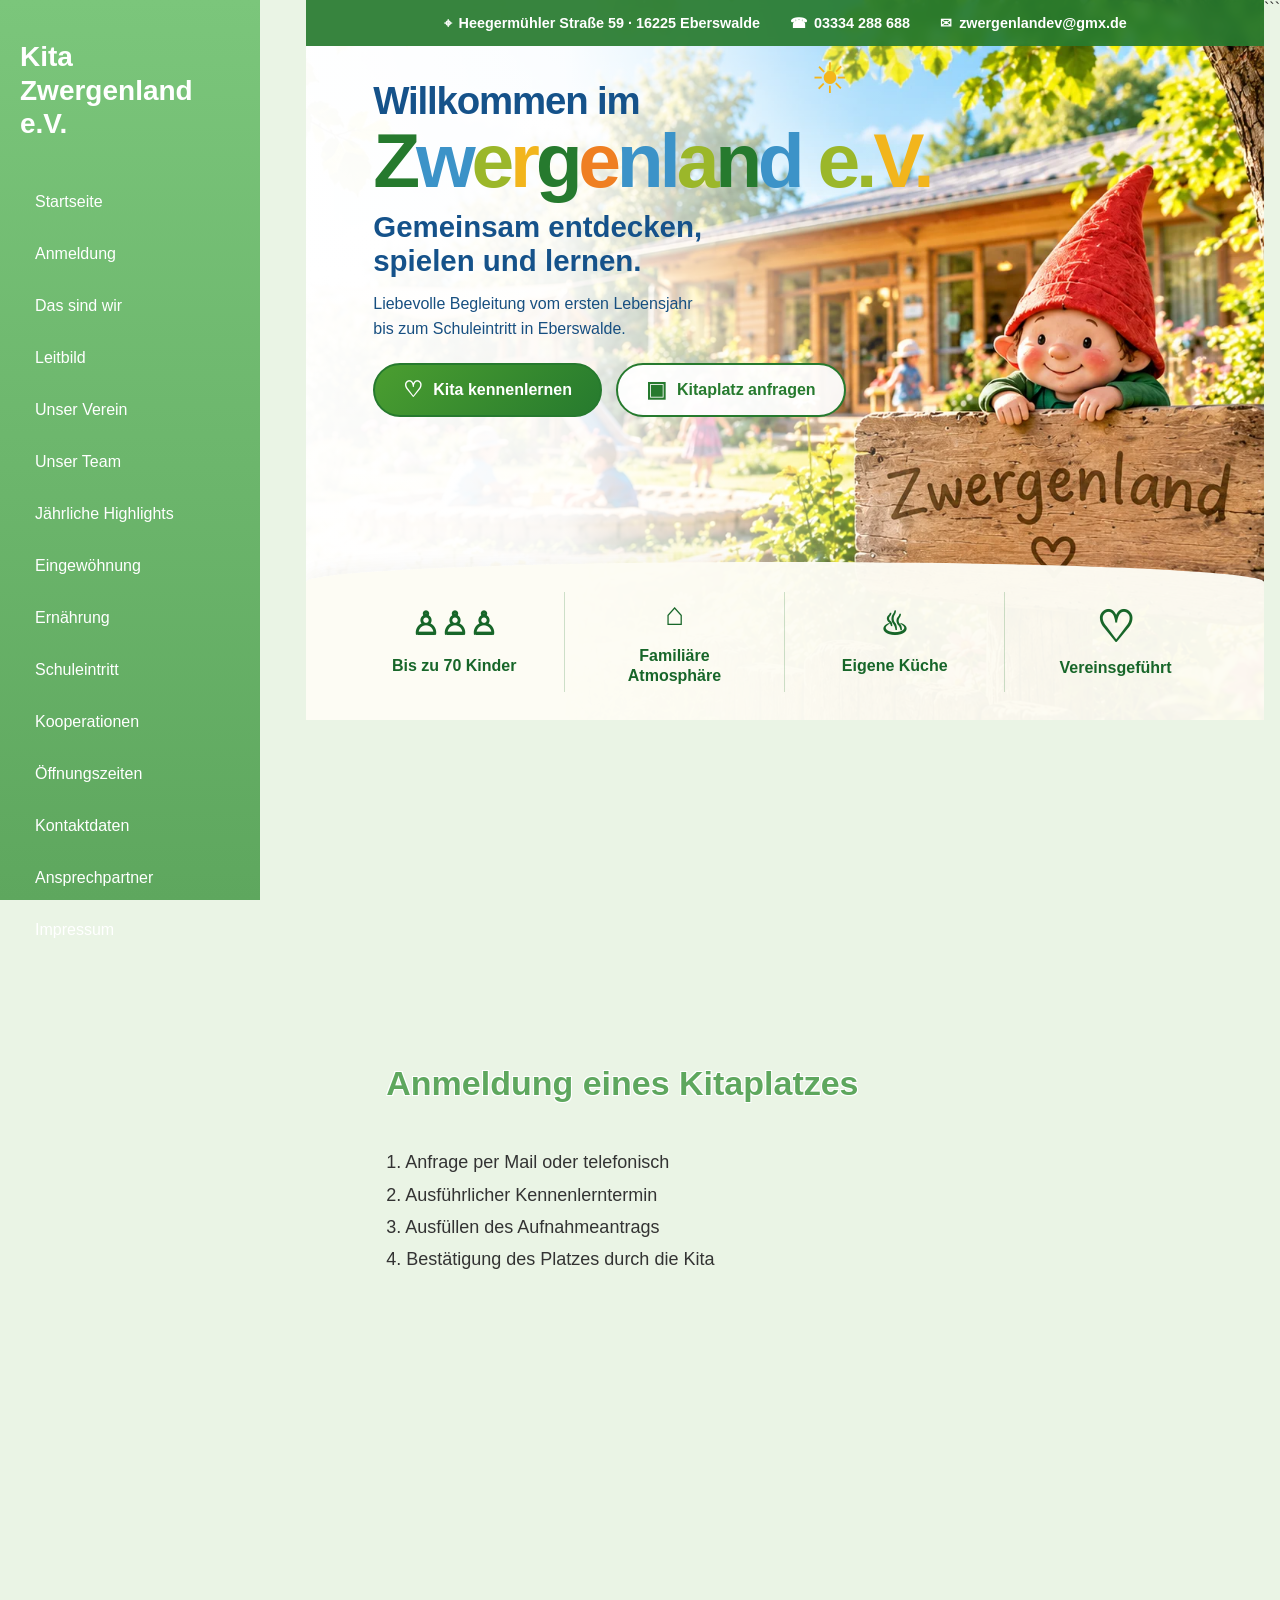
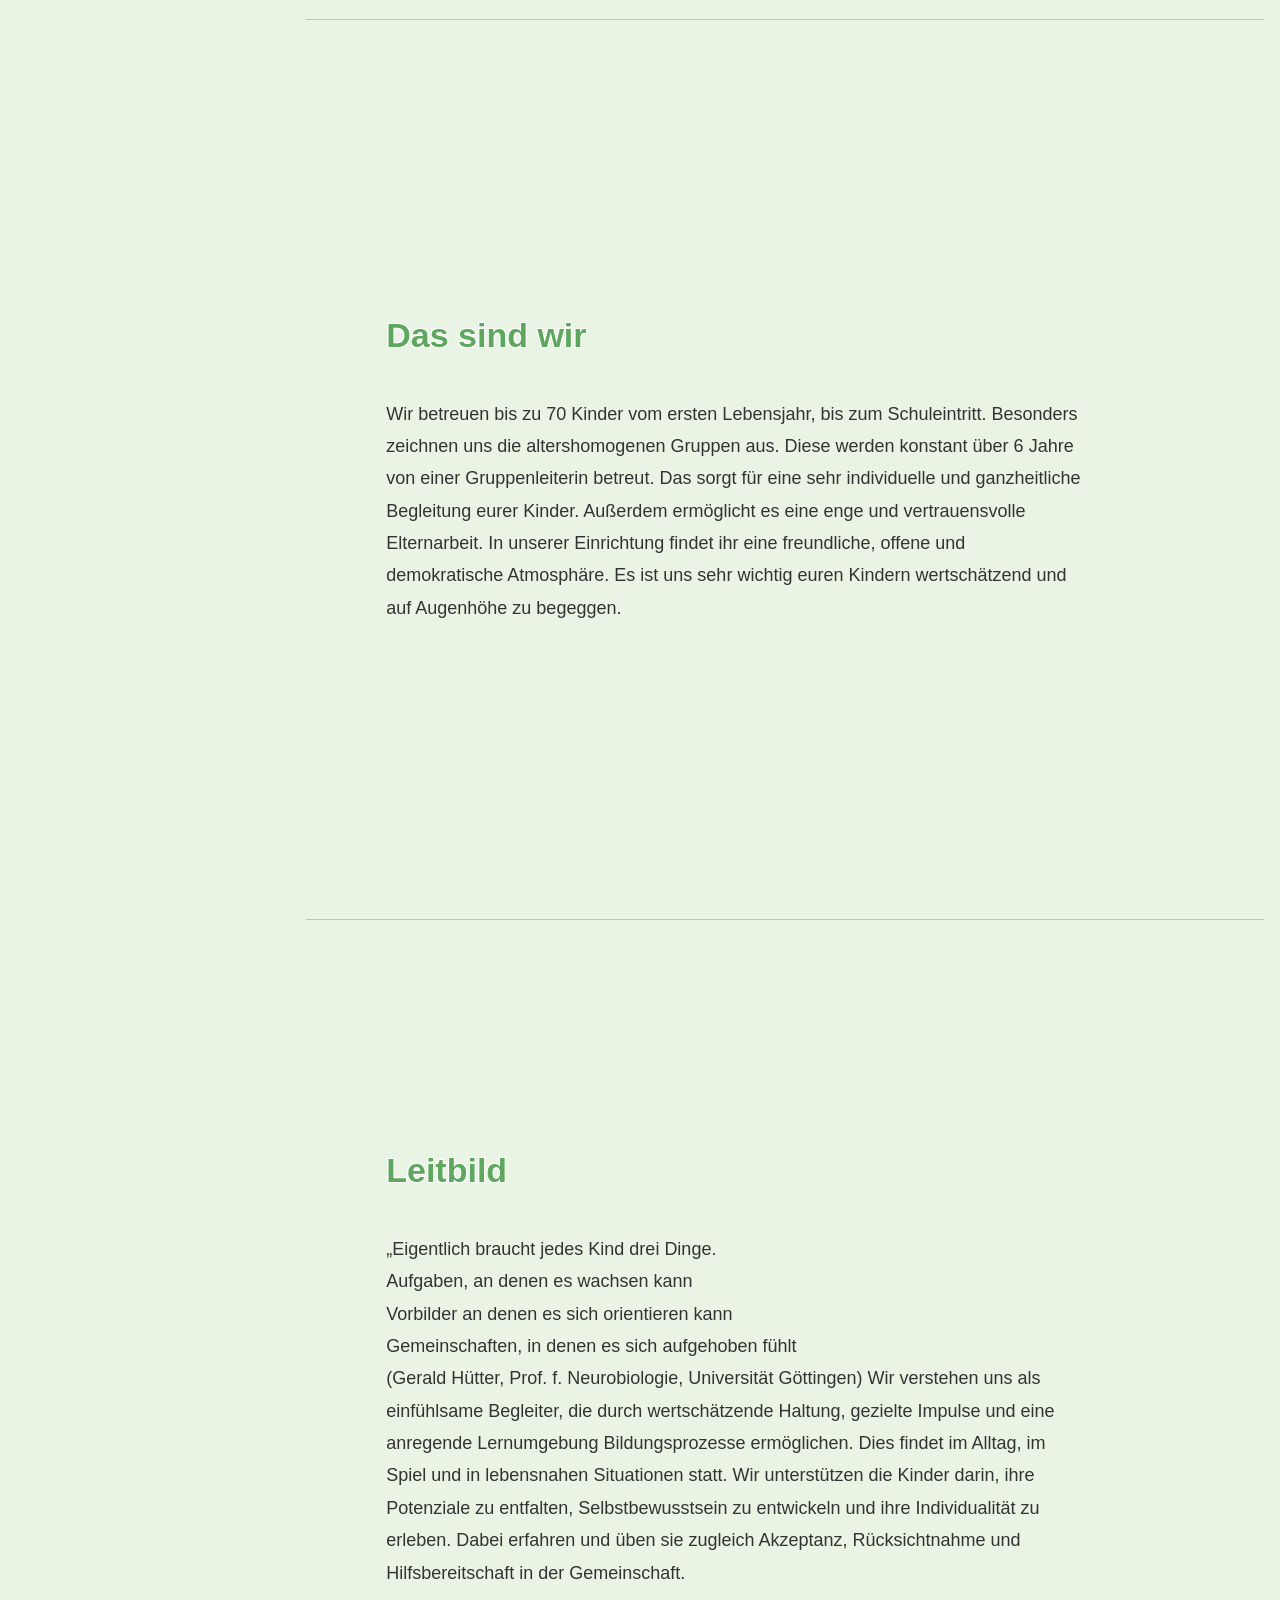
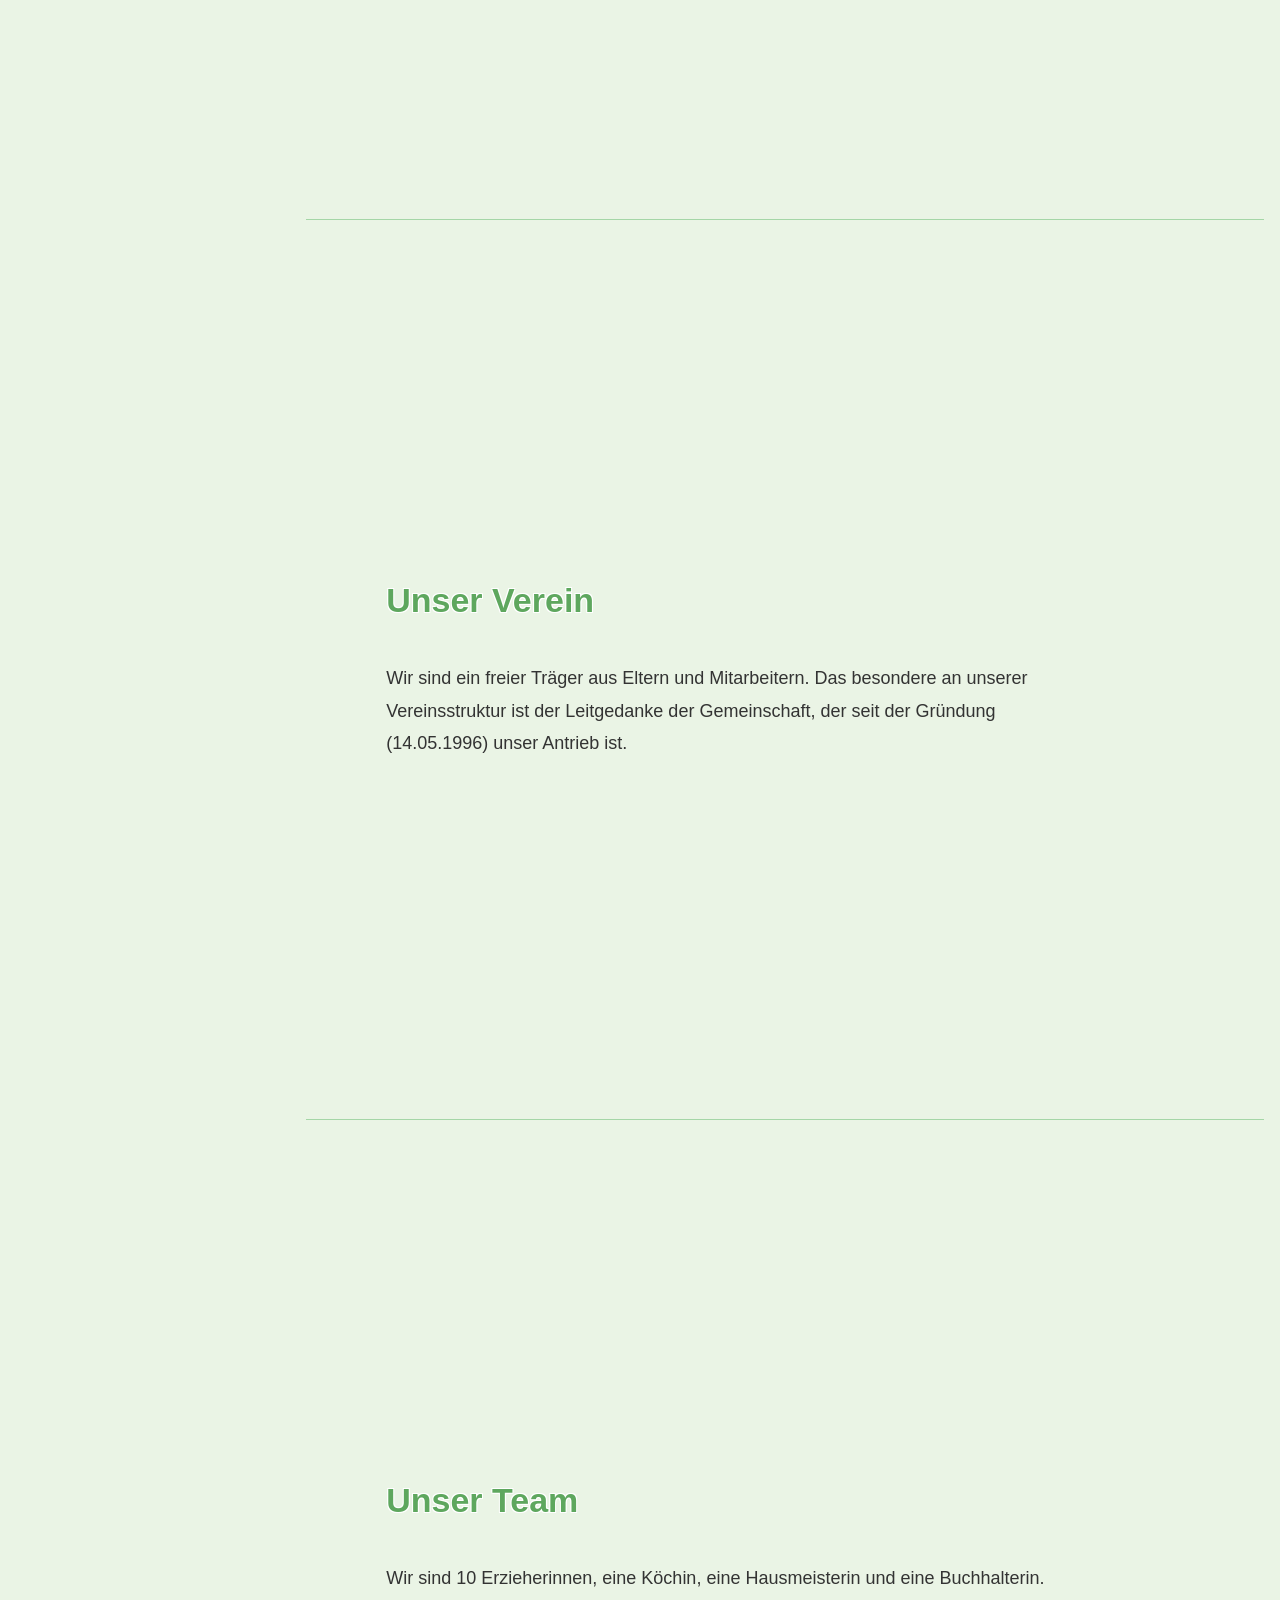
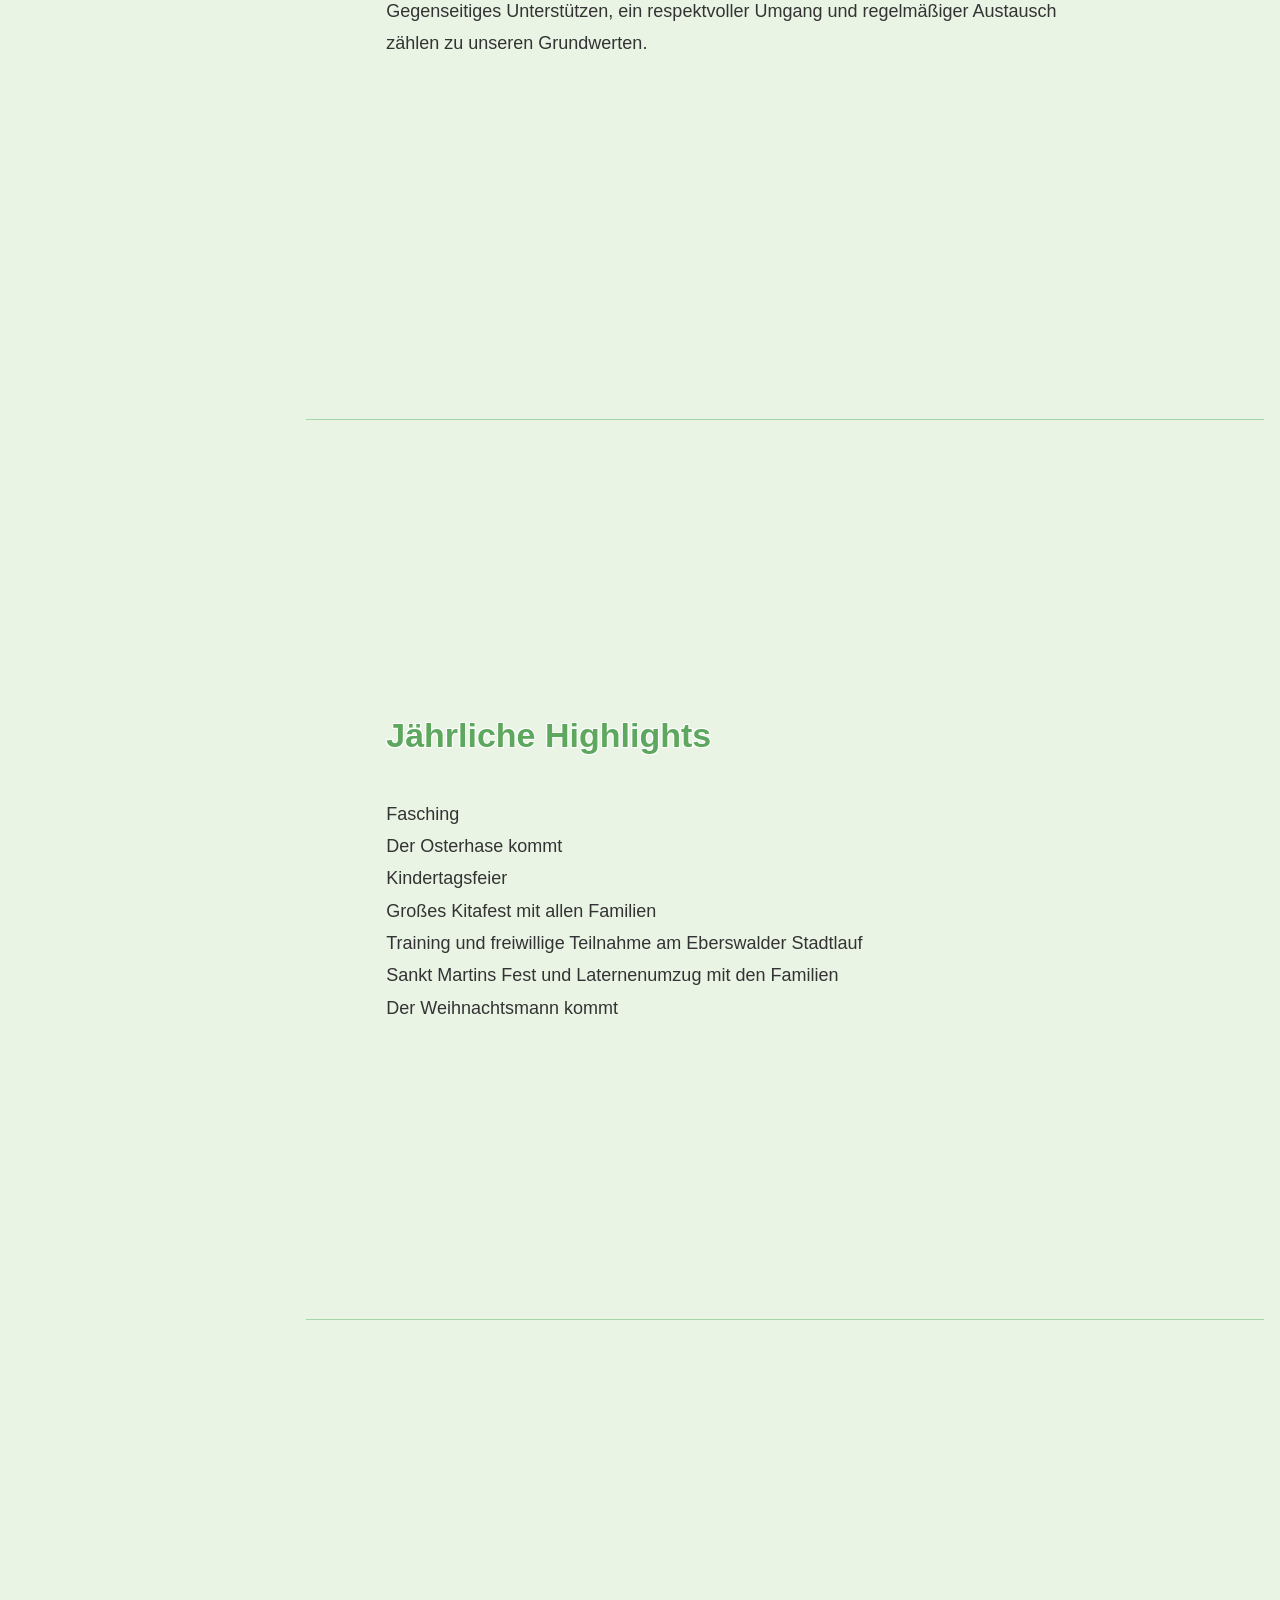
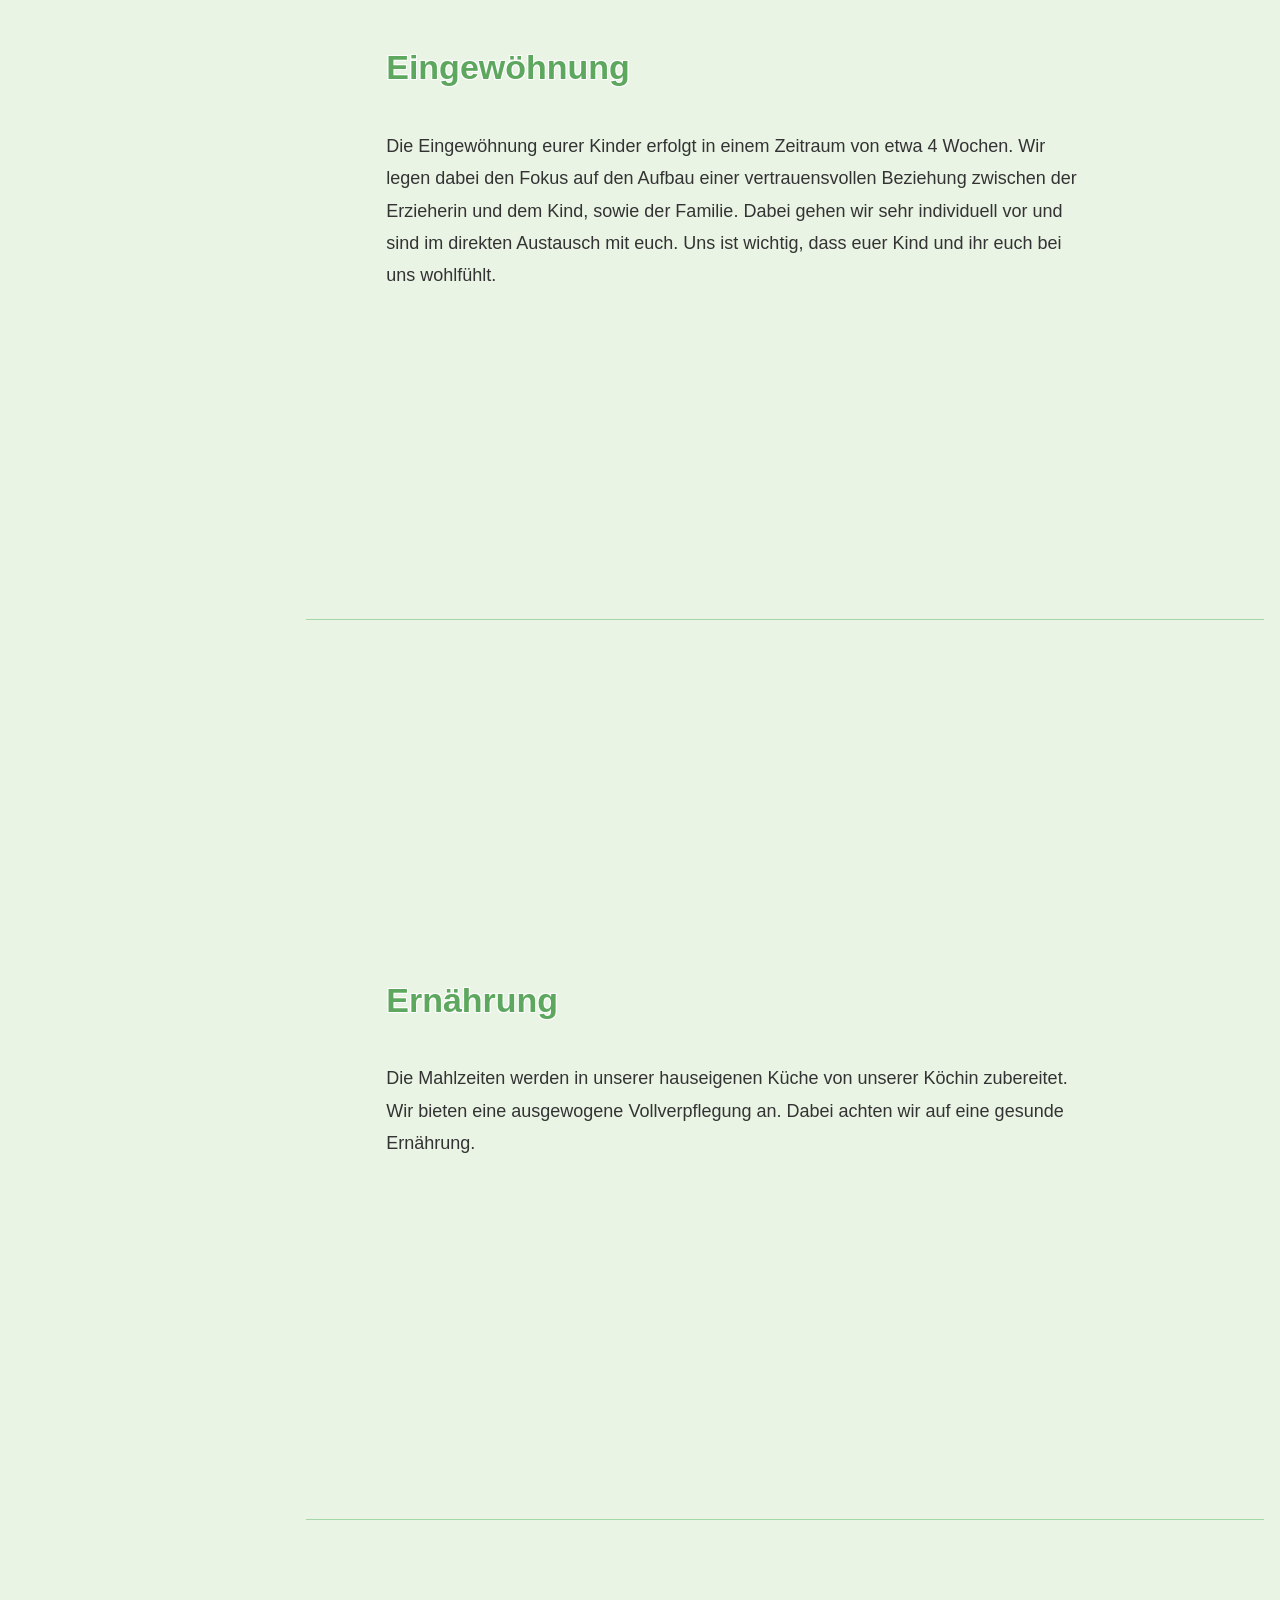
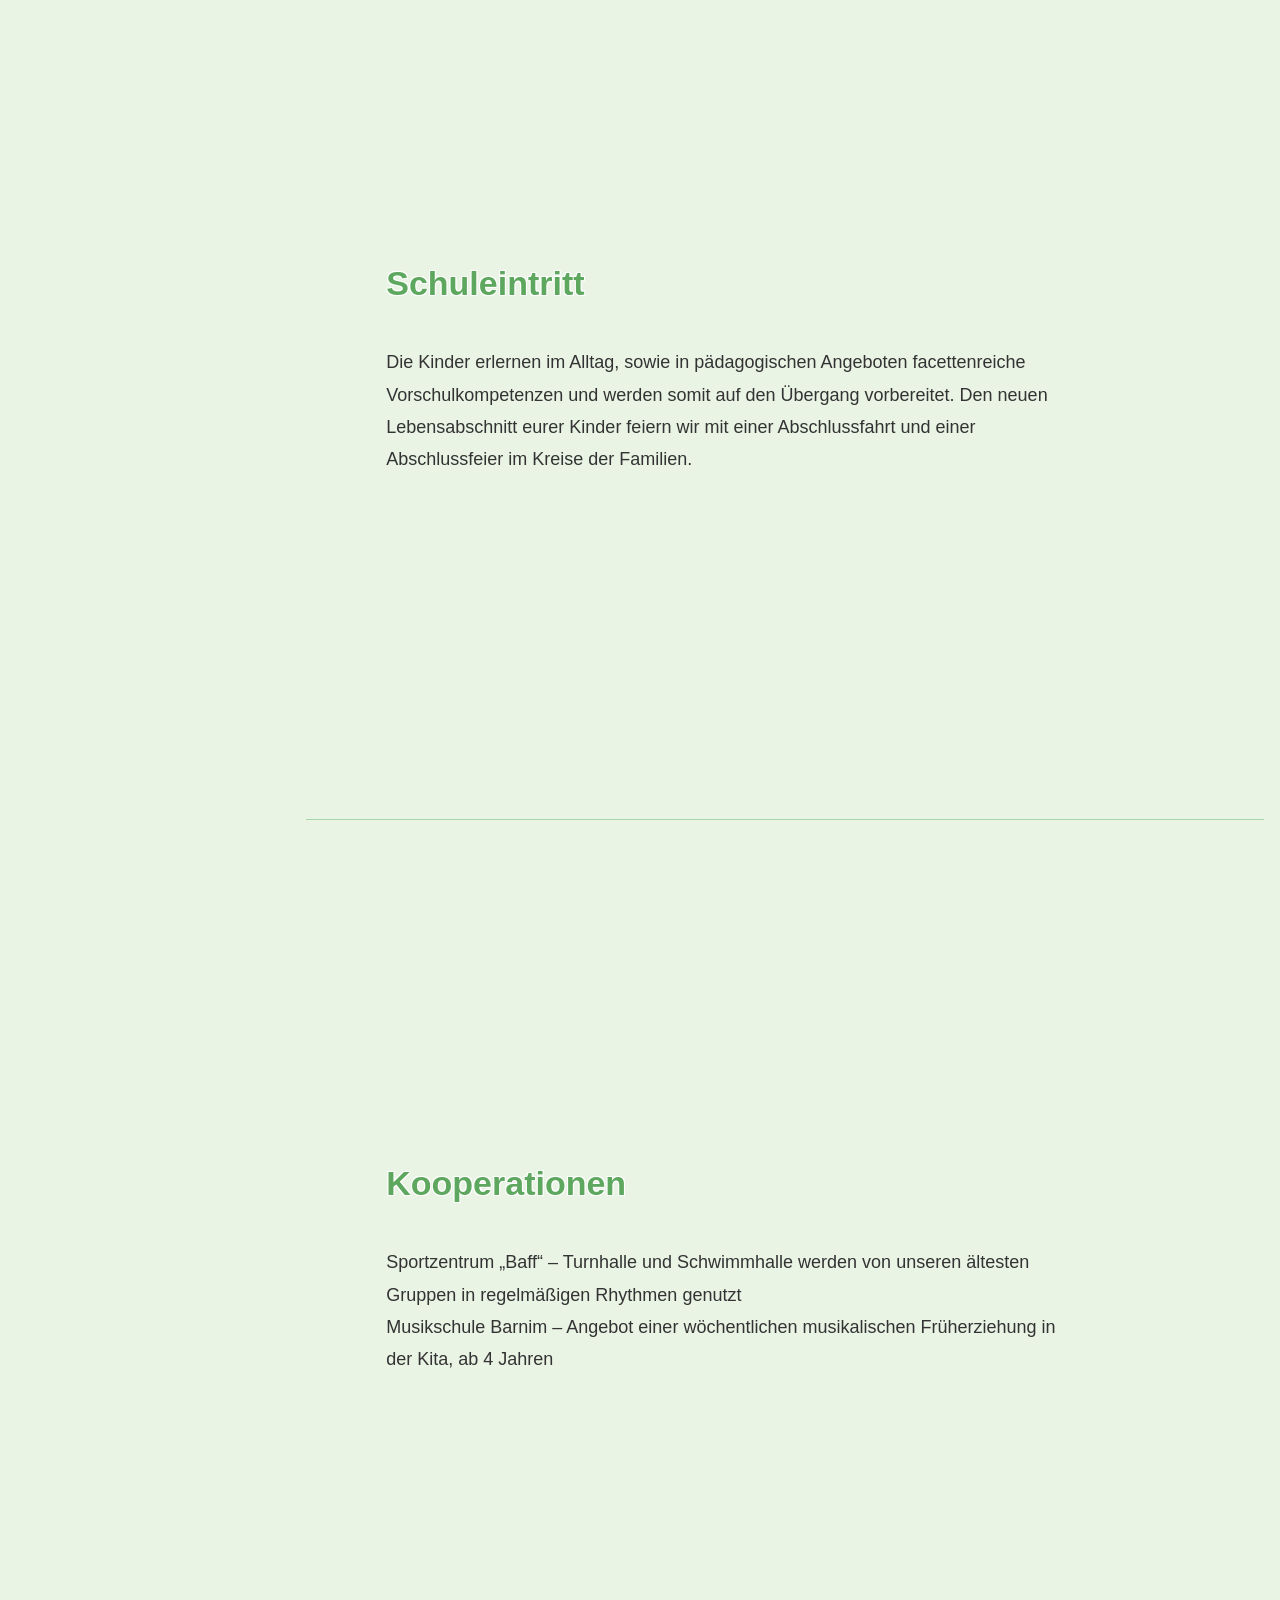
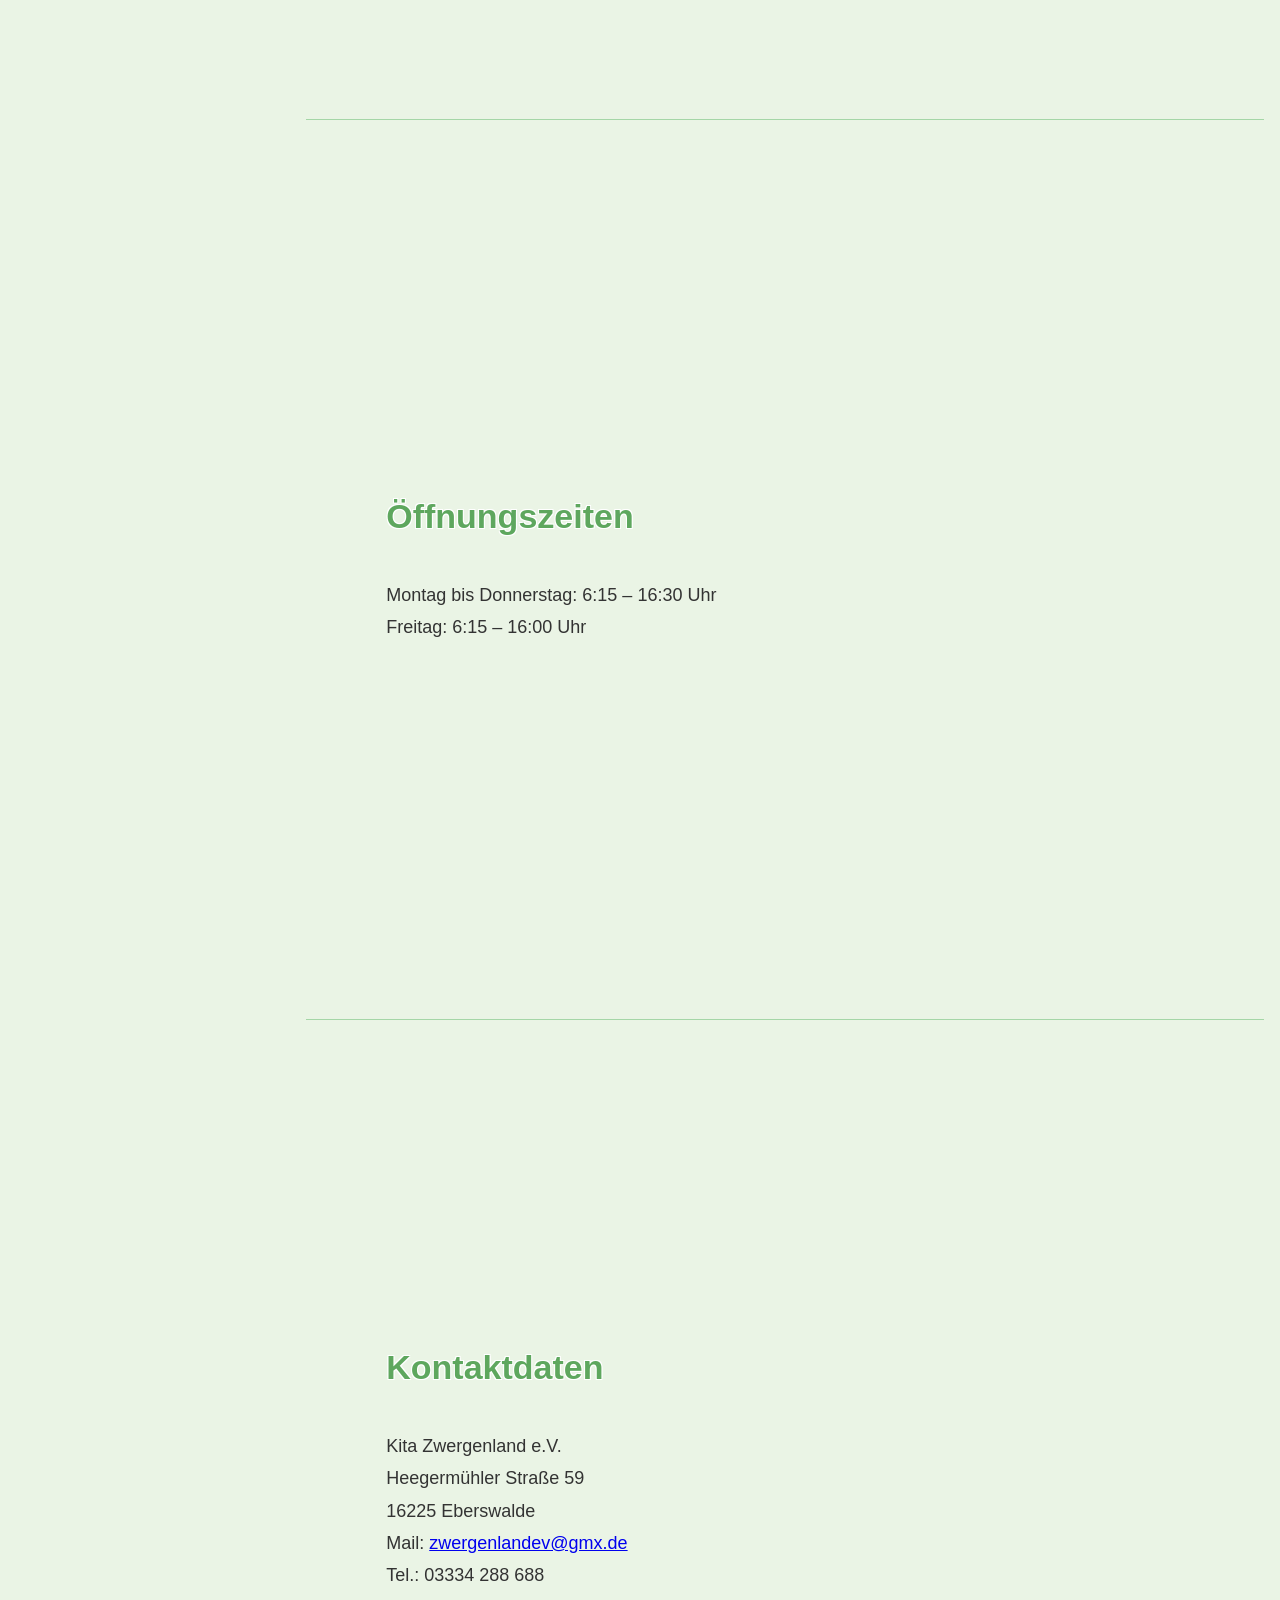
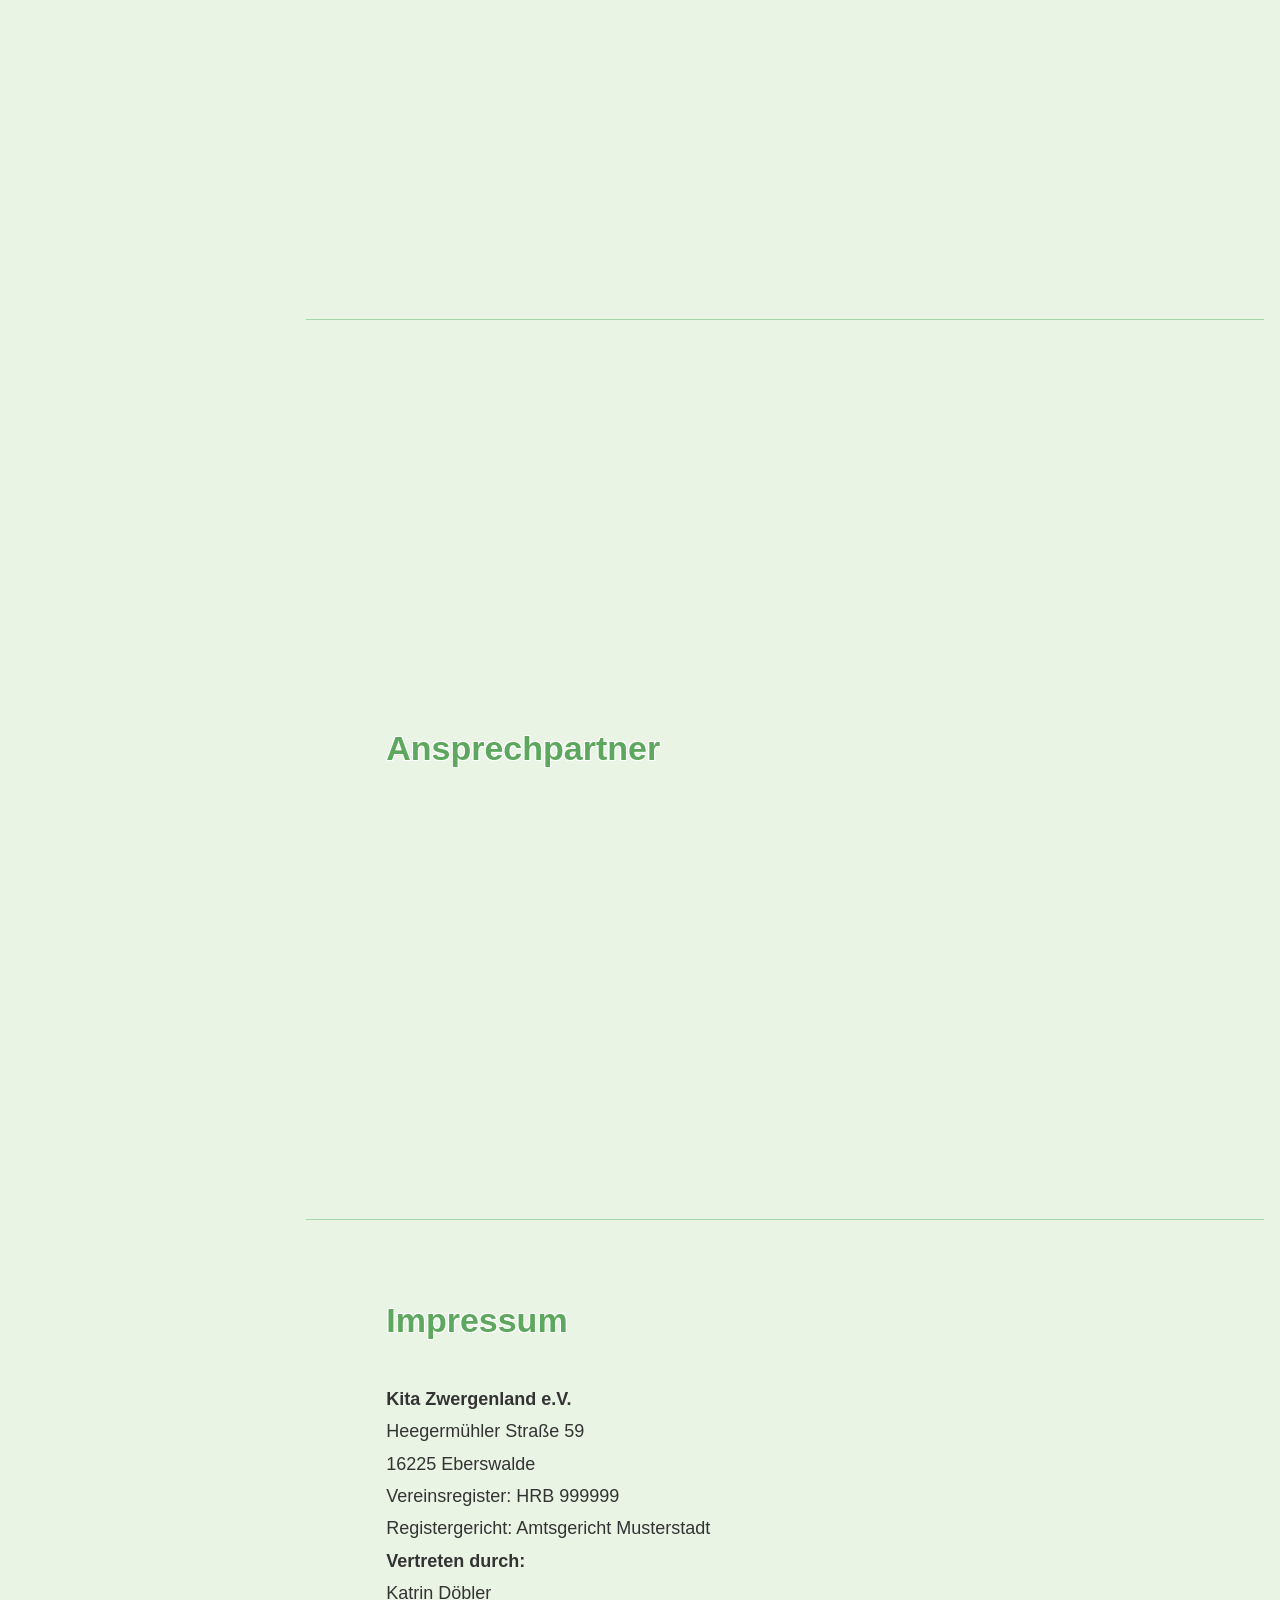
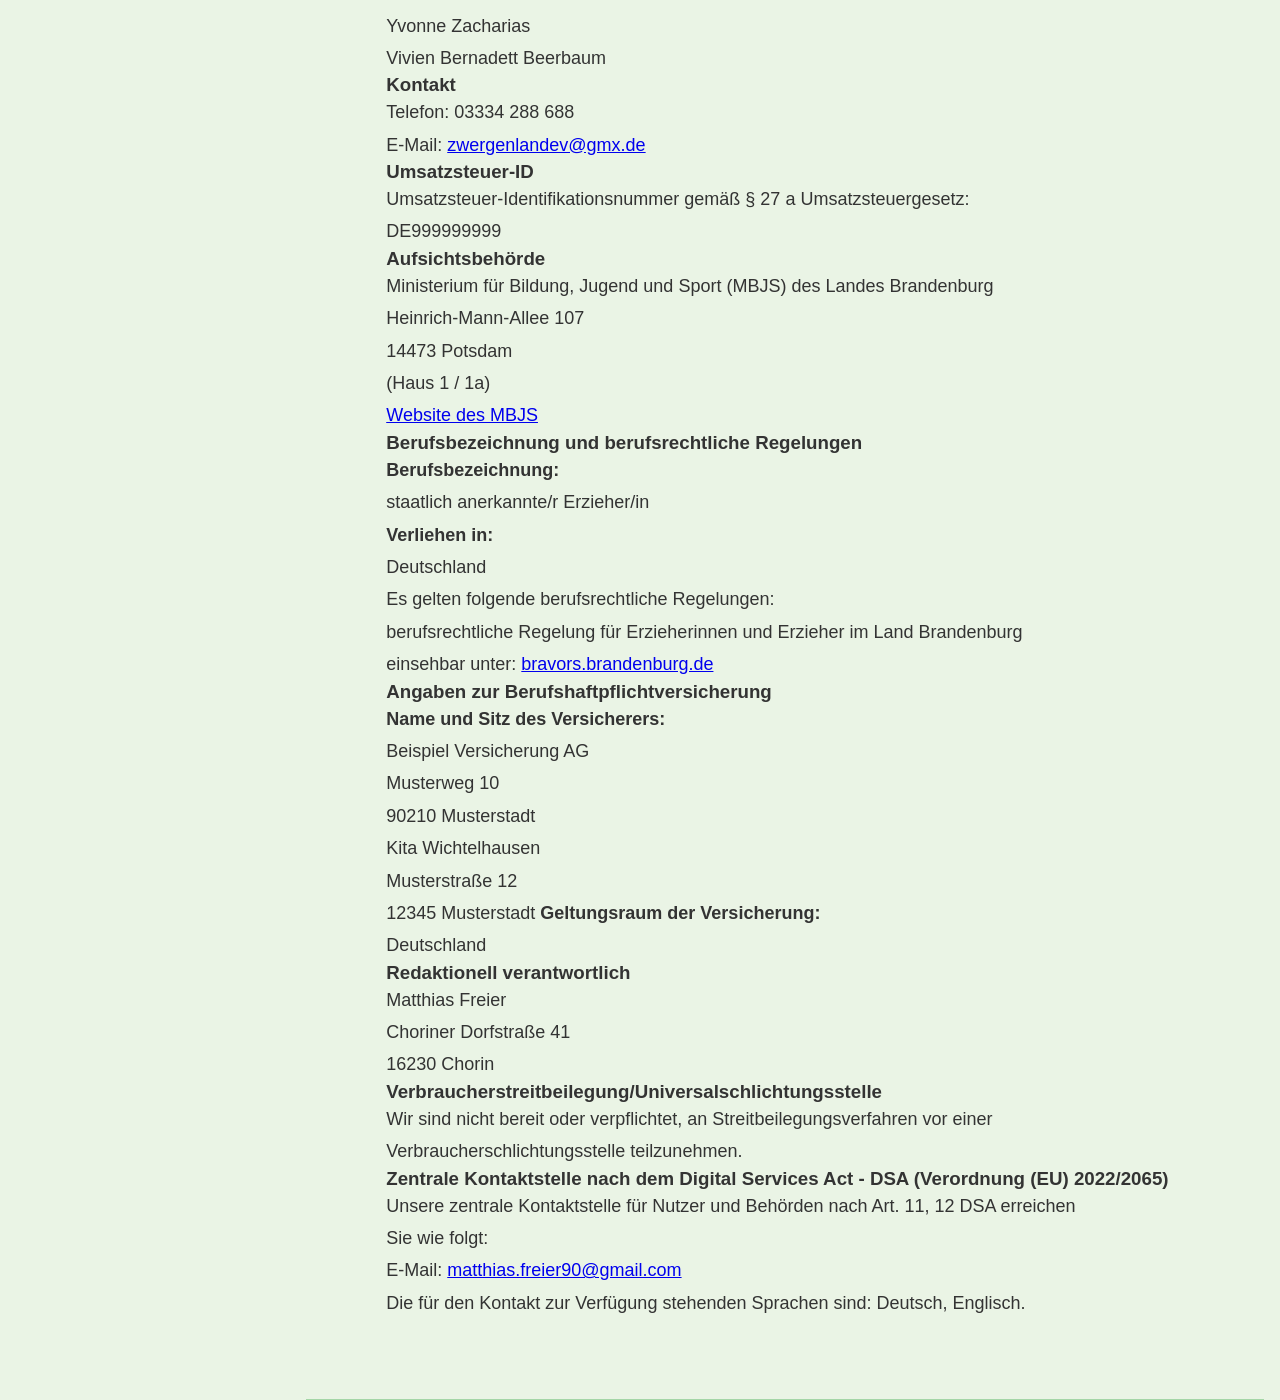
==== index.html @ d9b3c65e "Update index.html" ====
```html
<!DOCTYPE html>
<html lang="de">

<head>
  <meta charset="UTF-8">
  <meta name="viewport" content="width=device-width, initial-scale=1.0">

  <title>Kita Zwergenland e.V.</title>

  <link rel="stylesheet" href="style.css">
</head>

<body>

  <!-- =========================================================
       SIDEBAR / INHALTSVERZEICHNIS
       ========================================================= -->

  <aside class="sidebar">

    <h1>Kita Zwergenland e.V.</h1>

    <nav>
      <a href="#start">Startseite</a>
      <a href="#anmeldung">Anmeldung</a>
      <a href="#Das sind wir">Das sind wir</a>
      <a href="#Leitbild">Leitbild</a>
      <a href="#Unser Verein">Unser Verein</a>
      <a href="#Unser Team">Unser Team</a>
      <a href="#Jährliche Highlights">Jährliche Highlights</a>
      <a href="#Eingewöhnung">Eingewöhnung</a>
      <a href="#Ernährung">Ernährung</a>
      <a href="#Schuleintritt">Schuleintritt</a>
      <a href="#Kooperationen">Kooperationen</a>
      <a href="#Öffnungszeiten">Öffnungszeiten</a>
      <a href="#Kontaktdaten">Kontaktdaten</a>
      <a href="#Ansprechpartner">Ansprechpartner</a>
      <a href="#impressum">Impressum</a>
    </nav>

  </aside>


  <!-- =========================================================
       HAUPTINHALT
       ========================================================= -->

  <main class="content">


    <!-- =======================================================
         STARTSEITE / HERO
         ======================================================= -->

    <section id="start" class="hero">

      <!-- Hintergrundbild -->
      <div class="hero-background" aria-hidden="true"></div>

      <!-- Hero-Inhalt -->
      <div class="hero-content">

        <div class="hero-sun" aria-hidden="true">☀</div>

        <p class="hero-welcome">Willkommen im</p>

        <h2 class="hero-title">
          <span class="hero-z">Z</span><span class="hero-w">w</span><span class="hero-e">e</span><span class="hero-r">r</span><span class="hero-g">g</span><span class="hero-e2">e</span><span class="hero-n">n</span><span class="hero-l">l</span><span class="hero-a">a</span><span class="hero-n2">n</span><span class="hero-d">d</span><span class="hero-e"> e.</span><span class="hero-r">V.</span>
        </h2>

        <p class="hero-claim">
          Gemeinsam entdecken,<br>
          spielen und lernen.
        </p>

        <p class="hero-description">
          Liebevolle Begleitung vom ersten Lebensjahr<br>
          bis zum Schuleintritt in Eberswalde.
        </p>

        <div class="hero-buttons">

          <a href="#Das sind wir" class="hero-button hero-button-primary">
            <span aria-hidden="true">♡</span>
            Kita kennenlernen
          </a>

          <a href="#anmeldung" class="hero-button hero-button-secondary">
            <span aria-hidden="true">▣</span>
            Kitaplatz anfragen
          </a>

        </div>

      </div>


      <!-- =====================================================
           MERKMALE DER KITA
           ===================================================== -->

      <div class="hero-features">

        <div class="hero-feature">
          <div class="hero-feature-icon" aria-hidden="true">♙♙♙</div>
          <span>Bis zu 70 Kinder</span>
        </div>

        <div class="hero-feature">
          <div class="hero-feature-icon" aria-hidden="true">⌂</div>
          <span>Familiäre<br>Atmosphäre</span>
        </div>

        <div class="hero-feature">
          <div class="hero-feature-icon" aria-hidden="true">♨</div>
          <span>Eigene Küche</span>
        </div>

        <div class="hero-feature">
          <div class="hero-feature-icon hero-heart" aria-hidden="true">♡</div>
          <span>Vereinsgeführt</span>
        </div>

      </div>


      <!-- =====================================================
           KONTAKTDATEN
           ===================================================== -->

      <div class="hero-contact">

        <div class="hero-contact-item">
          <span aria-hidden="true">⌖</span>
          <span>
            Heegermühler Straße 59 · 16225 Eberswalde
          </span>
        </div>

        <a href="tel:+493334288688" class="hero-contact-item">
          <span aria-hidden="true">☎</span>
          <span>03334 288 688</span>
        </a>

        <a href="mailto:zwergenlandev@gmx.de" class="hero-contact-item">
          <span aria-hidden="true">✉</span>
          <span>zwergenlandev@gmx.de</span>
        </a>

      </div>

    </section>


    <!-- =======================================================
         ANMELDUNG
         ======================================================= -->

    <section id="anmeldung">

      <h2>Anmeldung eines Kitaplatzes</h2>

      <p>
        1. Anfrage per Mail oder telefonisch<br>
        2. Ausführlicher Kennenlerntermin<br>
        3. Ausfüllen des Aufnahmeantrags<br>
        4. Bestätigung des Platzes durch die Kita<br>
      </p>

    </section>


    <!-- =======================================================
         DAS SIND WIR
         ======================================================= -->

    <section id="Das sind wir">

      <h2>Das sind wir</h2>

      <p>
        Wir betreuen bis zu 70 Kinder vom ersten Lebensjahr, bis zum Schuleintritt. Besonders zeichnen uns die altershomogenen Gruppen aus. Diese werden konstant über 6 Jahre von einer Gruppenleiterin betreut. Das sorgt für eine sehr individuelle und ganzheitliche Begleitung eurer Kinder. Außerdem ermöglicht es eine enge und vertrauensvolle Elternarbeit.
        In unserer Einrichtung findet ihr eine freundliche, offene und demokratische Atmosphäre. Es ist uns sehr wichtig euren Kindern wertschätzend und auf Augenhöhe zu begeggen.
      </p>

    </section>


    <!-- =======================================================
         LEITBILD
         ======================================================= -->

    <section id="Leitbild">

      <h2>Leitbild</h2>

      <p>
        „Eigentlich braucht jedes Kind drei Dinge.<br>
        Aufgaben, an denen es wachsen kann<br>
        Vorbilder an denen es sich orientieren kann<br>
        Gemeinschaften, in denen es sich aufgehoben fühlt<br>
        (Gerald Hütter, Prof. f. Neurobiologie, Universität Göttingen)
        Wir verstehen uns als einfühlsame Begleiter, die durch wertschätzende Haltung, gezielte Impulse und eine anregende Lernumgebung Bildungsprozesse ermöglichen. Dies findet im Alltag, im Spiel und in lebensnahen Situationen statt.
        Wir unterstützen die Kinder darin, ihre Potenziale zu entfalten, Selbstbewusstsein zu entwickeln und ihre Individualität zu erleben. Dabei erfahren und üben sie zugleich Akzeptanz, Rücksichtnahme und Hilfsbereitschaft in der Gemeinschaft.
      </p>

    </section>


    <!-- =======================================================
         UNSER VEREIN
         ======================================================= -->

    <section id="Unser Verein">

      <h2>Unser Verein</h2>

      <p>
        Wir sind ein freier Träger aus Eltern und Mitarbeitern. Das besondere an unserer Vereinsstruktur ist der Leitgedanke der Gemeinschaft, der seit der Gründung (14.05.1996) unser Antrieb ist.
      </p>

    </section>


    <!-- =======================================================
         UNSER TEAM
         ======================================================= -->

    <section id="Unser Team">

      <h2>Unser Team</h2>

      <p>
        Wir sind 10 Erzieherinnen, eine Köchin, eine Hausmeisterin und eine Buchhalterin. Gegenseitiges Unterstützen, ein respektvoller Umgang und regelmäßiger Austausch zählen zu unseren Grundwerten.
      </p>

    </section>


    <!-- =======================================================
         JÄHRLICHE HIGHLIGHTS
         ======================================================= -->

    <section id="Jährliche Highlights">

      <h2>Jährliche Highlights</h2>

      <p>
        Fasching<br>
        Der Osterhase kommt<br>
        Kindertagsfeier<br>
        Großes Kitafest mit allen Familien<br>
        Training und freiwillige Teilnahme am Eberswalder Stadtlauf<br>
        Sankt Martins Fest und Laternenumzug mit den Familien<br>
        Der Weihnachtsmann kommt<br>
      </p>

    </section>


    <!-- =======================================================
         EINGEWÖHNUNG
         ======================================================= -->

    <section id="Eingewöhnung">

      <h2>Eingewöhnung</h2>

      <p>
        Die Eingewöhnung eurer Kinder erfolgt in einem Zeitraum von etwa 4 Wochen. Wir legen dabei den Fokus auf den Aufbau einer vertrauensvollen Beziehung zwischen der Erzieherin und dem Kind, sowie der Familie. Dabei gehen wir sehr individuell vor und sind im direkten Austausch mit euch. Uns ist wichtig, dass euer Kind und ihr euch bei uns wohlfühlt.
      </p>

    </section>


    <!-- =======================================================
         ERNÄHRUNG
         ======================================================= -->

    <section id="Ernährung">

      <h2>Ernährung</h2>

      <p>
        Die Mahlzeiten werden in unserer hauseigenen Küche von unserer Köchin zubereitet. Wir bieten eine ausgewogene Vollverpflegung an. Dabei achten wir auf eine gesunde Ernährung.
      </p>

    </section>


    <!-- =======================================================
         SCHULEINTRITT
         ======================================================= -->

    <section id="Schuleintritt">

      <h2>Schuleintritt</h2>

      <p>
        Die Kinder erlernen im Alltag, sowie in pädagogischen Angeboten facettenreiche Vorschulkompetenzen und werden somit auf den Übergang vorbereitet. Den neuen Lebensabschnitt eurer Kinder feiern wir mit einer Abschlussfahrt und einer Abschlussfeier im Kreise der Familien.
      </p>

    </section>


    <!-- =======================================================
         KOOPERATIONEN
         ======================================================= -->

    <section id="Kooperationen">

      <h2>Kooperationen</h2>

      <p>
        Sportzentrum „Baff“ – Turnhalle und Schwimmhalle werden von unseren ältesten Gruppen in regelmäßigen Rhythmen genutzt<br>
        Musikschule Barnim – Angebot einer wöchentlichen musikalischen Früherziehung in der Kita, ab 4 Jahren
      </p>

    </section>


    <!-- =======================================================
         ÖFFNUNGSZEITEN
         ======================================================= -->

    <section id="Öffnungszeiten">

      <h2>Öffnungszeiten</h2>

      <p>
        Montag bis Donnerstag: 6:15 – 16:30 Uhr<br>
        Freitag: 6:15 – 16:00 Uhr
      </p>

    </section>


    <!-- =======================================================
         KONTAKTDATEN
         ======================================================= -->

    <section id="Kontaktdaten">

      <h2>Kontaktdaten</h2>

      <p>
        Kita Zwergenland e.V.<br>
        Heegermühler Straße 59<br>
        16225 Eberswalde
      </p>

      <p>
        Mail:
        <a href="mailto:zwergenlandev@gmx.de">
          zwergenlandev@gmx.de
        </a>
        <br>
        Tel.: 03334 288 688
      </p>

    </section>


    <!-- =======================================================
         ANSPRECHPARTNER
         ======================================================= -->

    <section id="Ansprechpartner">

      <h2>Ansprechpartner</h2>

    </section>


    <!-- =======================================================
         IMPRESSUM
         ======================================================= -->

    <section id="impressum">

      <h2>Impressum</h2>


      <!-- Angaben zum Betreiber -->

      <p>
        <strong>Kita Zwergenland e.V.</strong><br>
        Heegermühler Straße 59<br>
        16225 Eberswalde
      </p>


      <!-- Vereinsregister und Registergericht -->

      <p>
        Vereinsregister: HRB 999999<br>
        Registergericht: Amtsgericht Musterstadt
      </p>


      <!-- Vertretungsberechtigte Personen -->

      <p>
        <strong>Vertreten durch:</strong><br>
        Katrin Döbler<br>
        Yvonne Zacharias<br>
        Vivien Bernadett Beerbaum
      </p>


      <!-- Kontakt -->

      <h3>Kontakt</h3>

      <p>
        Telefon: 03334 288 688<br>
        E-Mail:
        <a href="mailto:zwergenlandev@gmx.de">
          zwergenlandev@gmx.de
        </a>
      </p>


      <!-- Umsatzsteuer-ID -->

      <h3>Umsatzsteuer-ID</h3>

      <p>
        Umsatzsteuer-Identifikationsnummer gemäß § 27 a Umsatzsteuergesetz:<br>
        DE999999999
      </p>


      <!-- Aufsichtsbehörde -->

      <h3>Aufsichtsbehörde</h3>

      <p>
        Ministerium für Bildung, Jugend und Sport (MBJS)
        des Landes Brandenburg<br>
        Heinrich-Mann-Allee 107<br>
        14473 Potsdam<br>
        (Haus 1 / 1a)
      </p>

      <p>
        <a
          href="https://mbjs.brandenburg.de/bildung.html"
          target="_blank"
          rel="noopener noreferrer">
          Website des MBJS
        </a>
      </p>


      <!-- Berufsbezeichnung und berufsrechtliche Regelungen -->

      <h3>Berufsbezeichnung und berufsrechtliche Regelungen</h3>

      <p>
        <strong>Berufsbezeichnung:</strong><br>
        staatlich anerkannte/r Erzieher/in
      </p>

      <p>
        <strong>Verliehen in:</strong><br>
        Deutschland
      </p>

      <p>
        Es gelten folgende berufsrechtliche Regelungen:
      </p>

      <p>
        berufsrechtliche Regelung für Erzieherinnen und Erzieher
        im Land Brandenburg
      </p>

      <p>
        einsehbar unter:
        <a
          href="https://bravors.brandenburg.de/gesetze/bbgsozberg"
          target="_blank"
          rel="noopener noreferrer">
          bravors.brandenburg.de
        </a>
      </p>


      <!-- Berufshaftpflichtversicherung -->

      <h3>Angaben zur Berufshaftpflichtversicherung</h3>

      <p>
        <strong>Name und Sitz des Versicherers:</strong><br>
        Beispiel Versicherung AG<br>
        Musterweg 10<br>
        90210 Musterstadt
      </p>

      <p>
        Kita Wichtelhausen<br>
        Musterstraße 12<br>
        12345 Musterstadt
        <strong>Geltungsraum der Versicherung:</strong><br>
        Deutschland
      </p>


      <!-- Redaktionell verantwortlich -->

      <h3>Redaktionell verantwortlich</h3>

      <p>
        Matthias Freier<br>
        Choriner Dorfstraße 41<br>
        16230 Chorin
      </p>


      <!-- Verbraucherstreitbeilegung -->

      <h3>
        Verbraucherstreitbeilegung/Universalschlichtungsstelle
      </h3>

      <p>
        Wir sind nicht bereit oder verpflichtet, an
        Streitbeilegungsverfahren vor einer
        Verbraucherschlichtungsstelle teilzunehmen.
      </p>


      <!-- Digital Services Act -->

      <h3>
        Zentrale Kontaktstelle nach dem Digital Services Act - DSA
        (Verordnung (EU) 2022/2065)
      </h3>

      <p>
        Unsere zentrale Kontaktstelle für Nutzer und Behörden
        nach Art. 11, 12 DSA erreichen Sie wie folgt:
      </p>

      <p>
        E-Mail:
        <a href="mailto:matthias.freier90@gmail.com">
          matthias.freier90@gmail.com
        </a>
      </p>

      <p>
        Die für den Kontakt zur Verfügung stehenden Sprachen sind:
        Deutsch, Englisch.
      </p>

    </section>

  </main>

</body>

</html>
```
---- style.css ----
/* =========================================
   Smooth Scrolling
========================================= */

html {
  scroll-behavior: smooth;
}


/* =========================================
   Reset
========================================= */

* {
  margin: 0;
  padding: 0;
  box-sizing: border-box;
}


/* =========================================
   Body
========================================= */

body {
  display: flex;
  font-family: Arial, Helvetica, sans-serif;
  background: #EAF4E5;
  color: #333;
  overflow-x: hidden;
}


/* =========================================
   Sidebar Desktop
========================================= */

.sidebar {
  width: 260px;
  height: 100vh;

  background: linear-gradient(
    180deg,
    #7bc67b,
    #5ea75e
  );

  color: white;
  padding: 40px 20px;

  position: fixed;
  left: 0;
  top: 0;
  z-index: 1000;

  display: flex;
  flex-direction: column;
}


.sidebar h1 {
  margin-bottom: 40px;
  font-size: 28px;
  line-height: 1.2;
}


/* =========================================
   Navigation
========================================= */

.sidebar nav {
  display: flex;
  flex-direction: column;
  gap: 10px;
}


.sidebar nav a {
  color: white;
  text-decoration: none;
  padding: 12px 15px;
  border-radius: 10px;

  transition:
    background 0.3s ease,
    transform 0.3s ease;

  font-size: 16px;
}


.sidebar nav a:hover {
  background: rgba(255, 255, 255, 0.2);
  transform: translateX(5px);
}


.sidebar nav a:focus-visible {
  outline: 3px solid #ffffff;
  outline-offset: 2px;
}


/* =========================================
   Main Content
========================================= */

.content {
  margin-left: 260px;
  width: calc(100% - 260px);
}


/* =========================================
   Standard Sections
========================================= */

section:not(.hero) {
  min-height: 100vh;
  padding: 80px;

  display: flex;
  flex-direction: column;
  justify-content: center;

  background: #EAF4E5;
  border-bottom: 1px solid #a5d6a7;
}


section:not(.hero) h2 {
  margin-bottom: 42px;
  color: #5ea75e;
  font-size: 34px;
  line-height: 1.2;

  text-shadow:
    -1px -1px 0 #fff,
     1px -1px 0 #fff,
    -1px  1px 0 #fff,
     1px  1px 0 #fff;
}


section:not(.hero) p {
  max-width: 700px;
  font-size: 18px;
  line-height: 1.8;
}


/* =========================================================
   HERO – ZWERGENLAND
========================================================= */

.hero {
  --hero-green: #267a2e;
  --hero-dark-green: #176629;
  --hero-blue: #15528a;
  --hero-yellow: #f4b51b;
  --hero-orange: #ef7f22;
  --hero-light-green: #9bb72a;
  --hero-cream: #fbfaf1;

  position: relative;
  width: 100%;
  min-height: 720px;
  overflow: hidden;
  display: block;
  background: #ffffff;
  color: #333;
}


/* =========================================
   Hero Hintergrundbild
========================================= */

.hero-background {
  position: absolute;
  inset: 0;

  background-image:
    linear-gradient(
      90deg,
      rgba(255, 255, 255, 0.98) 0%,
      rgba(255, 255, 255, 0.94) 27%,
      rgba(255, 255, 255, 0.65) 42%,
      rgba(255, 255, 255, 0.15) 58%,
      rgba(255, 255, 255, 0.00) 70%
    ),
    url("zwergenland-hero.webp");

  background-size: cover;
  background-position: center right;
  background-repeat: no-repeat;
  z-index: 0;
}


/* =========================================
   Hero Kontaktleiste
========================================= */

.hero-contact {
  position: absolute;
  top: 0;
  left: 0;
  right: 0;
  z-index: 10;

  min-height: 46px;

  display: flex;
  align-items: center;
  justify-content: center;
  gap: 30px;

  padding: 10px 30px;

  background: rgba(38, 122, 46, 0.92);
  color: #ffffff;

  font-size: 0.9rem;
  font-weight: 600;

  backdrop-filter: blur(5px);
  -webkit-backdrop-filter: blur(5px);
}


.hero-contact-item {
  display: inline-flex;
  align-items: center;
  gap: 7px;

  color: #ffffff;
  text-decoration: none;

  transition:
    opacity 0.2s ease,
    transform 0.2s ease;
}


.hero-contact-item:hover {
  opacity: 0.85;
  transform: translateY(-1px);
}


.hero-contact-item:focus-visible {
  outline: 2px solid #ffffff;
  outline-offset: 3px;
  border-radius: 4px;
}


/* =========================================
   Hero Hauptinhalt
========================================= */

.hero-content {
  position: relative;
  z-index: 2;

  width: 65%;
  max-width: 720px;

  padding:
    90px
    40px
    200px
    7%;
}


/* =========================================
   Sonne
========================================= */

.hero-sun {
  position: absolute;
  top: 58px;
  right: 80px;

  color: var(--hero-yellow);
  font-size: 42px;
  line-height: 1;
}


/* =========================================
   Willkommen im
========================================= */

.hero-welcome {
  margin: 0 0 8px;
  color: var(--hero-blue);

  font-size: clamp(
    2rem,
    3vw,
    3.6rem
  );

  font-weight: 700;
  line-height: 1;
  letter-spacing: -0.03em;
}


/* =========================================
   Zwergenland
========================================= */

.hero-title {
  margin: 0 0 24px;

  font-size: clamp(
    3.5rem,
    6vw,
    7rem
  );

  white-space: nowrap;
  font-weight: 800;
  line-height: 0.95;
  letter-spacing: -0.055em;

  text-shadow: none;
}


/* Buchstabenfarben */

.hero-z,
.hero-g,
.hero-n2 {
  color: #267a2e;
}


.hero-w,
.hero-n,
.hero-l,
.hero-d {
  color: #3c93c8;
}


.hero-e,
.hero-a {
  color: #9bb72a;
}


.hero-r {
  color: #f2b51c;
}


.hero-e2 {
  color: #ef7f22;
}


/* =========================================
   Claim
========================================= */

.hero-claim {
  margin: 0 0 24px;
  max-width: 600px;

  color: var(--hero-blue);

  font-size: clamp(
    1.6rem,
    2.3vw,
    2.7rem
  );

  font-weight: 600;
  line-height: 1.15;
}


/* =========================================
   Beschreibung
========================================= */

.hero-description {
  margin: 0 0 30px;
  max-width: 600px;

  color: #174f80;

  font-size: clamp(
    1rem,
    1.25vw,
    1.25rem
  );

  line-height: 1.55;
}


/* =========================================
   Hero Buttons
========================================= */

.hero-buttons {
  display: flex;
  flex-wrap: wrap;
  gap: 14px;
}


.hero-button {
  display: inline-flex;
  align-items: center;
  justify-content: center;

  min-height: 54px;
  padding: 0 28px;

  border: 2px solid var(--hero-green);
  border-radius: 999px;

  font-size: 1rem;
  font-weight: 700;
  text-decoration: none;

  transition:
    transform 0.2s ease,
    box-shadow 0.2s ease,
    background-color 0.2s ease;
}


.hero-button span {
  margin-right: 10px;
  font-size: 1.35rem;
}


/* Grüner Button */

.hero-button-primary {
  color: #ffffff;

  background: linear-gradient(
    135deg,
    #4b9e30,
    #267a2e
  );
}


/* Weißer Button */

.hero-button-secondary {
  color: var(--hero-green);
  background: rgba(255, 255, 255, 0.94);
}


/* Hover */

.hero-button:hover {
  transform: translateY(-2px);

  box-shadow:
    0 7px 18px
    rgba(38, 122, 46, 0.22);
}


/* Tastatur */

.hero-button:focus-visible {
  outline: 3px solid var(--hero-yellow);
  outline-offset: 4px;
}


/* =========================================
   Hero Merkmalsleiste
========================================= */

.hero-features {
  position: absolute;
  left: 0;
  right: 0;
  bottom: 0;
  z-index: 3;

  display: grid;
  grid-template-columns: repeat(4, 1fr);

  padding:
    30px
    4%
    28px;

  background: rgba(253, 252, 244, 0.97);

  border-radius:
    50% 50% 0 0 /
    20px 20px 0 0;

  box-shadow:
    0 -5px 20px
    rgba(0, 0, 0, 0.04);
}


.hero-feature {
  display: flex;
  flex-direction: column;
  align-items: center;
  justify-content: center;

  min-height: 100px;
  padding: 0 20px;

  color: var(--hero-dark-green);
  font-size: 1rem;
  font-weight: 700;
  line-height: 1.25;
  text-align: center;

  border-right: 1px solid rgba(38, 122, 46, 0.22);
}


.hero-feature:last-child {
  border-right: 0;
}


/* Icons */

.hero-feature-icon {
  min-height: 40px;
  margin-bottom: 8px;
  font-size: 2rem;
  line-height: 1;
}


.hero-heart {
  font-size: 2.7rem;
}


/* =========================================================
   TABLET
========================================================= */

@media (max-width: 1100px) {

  .sidebar {
    width: 220px;
    padding: 30px 15px;
  }


  .sidebar h1 {
    font-size: 24px;
  }


  .sidebar nav a {
    font-size: 14px;
    padding: 10px 12px;
  }


  .content {
    margin-left: 220px;
    width: calc(100% - 220px);
  }


  section:not(.hero) {
    padding: 60px;
  }


  section:not(.hero) h2 {
    font-size: 34px;
  }


  .hero {
    min-height: 700px;
  }


  .hero-content {
    width: 62%;

    padding:
      80px
      30px
      190px
      6%;
  }


  .hero-background {
    background-position: 62% center;
  }


  .hero-sun {
    right: 40px;
  }


  .hero-title {
    font-size: clamp(
      3.2rem,
      6vw,
      5.5rem
    );
  }


  .hero-feature {
    padding: 0 12px;
    font-size: 0.9rem;
  }

}


/* =========================================================
   SMARTPHONE – MODERNER HERO
========================================================= */

@media (max-width: 768px) {

  body {
    flex-direction: column;
  }


  .sidebar {
    width: 100%;
    height: auto;

    position: fixed;
    top: 0;
    left: 0;

    padding: 15px;

    box-shadow: 0 2px 10px rgba(0, 0, 0, 0.1);
  }


  .sidebar h1 {
    margin-bottom: 15px;
    font-size: 24px;
    text-align: center;
  }


  .sidebar nav {
    flex-direction: row;
    overflow-x: auto;
    overflow-y: hidden;
    white-space: nowrap;
    gap: 10px;
    padding-bottom: 5px;

    scrollbar-width: none;
    -webkit-overflow-scrolling: touch;
  }


  .sidebar nav::-webkit-scrollbar {
    display: none;
  }


  .sidebar nav a {
    flex: 0 0 auto;
    padding: 10px 14px;
    background: rgba(255, 255, 255, 0.12);
    border-radius: 999px;
    font-size: 14px;
  }


  .sidebar nav a:hover {
    transform: none;
  }


  .content {
    width: 100%;
    margin-left: 0;
    margin-top: 150px;
  }


  section:not(.hero) {
    min-height: auto;
    padding: 60px 25px;
  }


  section:not(.hero) h2 {
    font-size: 30px;
  }


  section:not(.hero) p {
    font-size: 16px;
    line-height: 1.7;
  }


  /* =========================================
     MODERNER MOBILE HERO
  ========================================= */

  .hero {
    position: relative;
    width: 100%;
    min-height: 0;
    height: auto;

    display: flex;
    flex-direction: column;

    overflow: hidden;
    background: #f8f8f5;
  }


  .hero-contact {
    position: relative;
    top: auto;
    left: auto;
    right: auto;

    order: 0;
    width: 100%;
    min-height: 42px;

    display: flex;
    align-items: center;
    justify-content: center;
    gap: 20px;

    padding: 9px 14px;

    background: #267a2e;
    color: #ffffff;

    font-size: 0.78rem;
    line-height: 1;

    box-shadow: none;
    z-index: 20;
  }


  .hero-contact-item:first-child {
    display: none;
  }


  .hero-contact-item {
    display: inline-flex;
    align-items: center;
    gap: 6px;

    color: #ffffff;
    white-space: nowrap;
    text-decoration: none;
  }


  .hero-background {
    position: relative;
    order: 1;

    top: auto;
    right: auto;
    bottom: auto;
    left: auto;

    width: 100%;
    height: 105vw;

    min-height: 360px;
    max-height: 560px;

    background-image: url("zwergenland-hero-mobile.webp");
    background-size: cover;
    background-position: center 42%;
    background-repeat: no-repeat;

    z-index: 1;
  }


  .hero-background::after {
    content: "";
    position: absolute;
    left: 0;
    right: 0;
    bottom: 0;

    height: 180px;

    background: linear-gradient(
      to bottom,
      rgba(248, 248, 245, 0) 0%,
      rgba(248, 248, 245, 0.55) 65%,
      rgba(248, 248, 245, 1) 100%
    );

    pointer-events: none;
  }


  .hero-content {
    position: relative;
    order: 2;

    width: calc(100% - 28px);
    max-width: 520px;

    margin: -55px auto 0;

    padding: 27px 20px 26px;

    background: rgba(255, 255, 255, 0.98);

    border-radius: 24px 24px 0 0;

    box-shadow: 0 -8px 30px rgba(0, 0, 0, 0.08);

    text-align: center;
    z-index: 5;
  }


  .hero-sun {
    display: none;
  }


  .hero-welcome {
    margin: 0 0 5px;

    color: #267a2e;

    font-size: 0.72rem;
    font-weight: 800;
    letter-spacing: 0.16em;
    text-transform: uppercase;
  }


  .hero-title {
    margin: 0;

    font-size: clamp(
      2.7rem,
      12vw,
      4rem
    );

    line-height: 0.95;
    letter-spacing: -0.055em;
    white-space: nowrap;
  }


  .hero-claim {
    margin: 13px 0 0;

    color: #3e3e3e;

    font-size: 1.08rem;
    line-height: 1.35;
    font-weight: 700;
  }


  .hero-description {
    margin: 9px auto 0;
    max-width: 330px;

    color: #707070;

    font-size: 0.88rem;
    line-height: 1.5;
  }


  .hero-buttons {
    display: block;
    width: 100%;
    margin: 19px auto 0;
  }


  .hero-button {
    width: 100%;
    min-height: 50px;

    display: flex;
    align-items: center;
    justify-content: center;

    border-radius: 14px;

    font-size: 0.92rem;
    font-weight: 700;

    box-shadow: 0 5px 14px rgba(38, 122, 46, 0.18);
  }


  .hero-button-secondary {
    display: none;
  }


  .hero-features {
    position: relative;
    order: 3;

    width: 100%;

    display: grid;
    grid-template-columns: repeat(2, 1fr);
    gap: 10px;

    padding: 4px 14px 25px;

    background: #f8f8f5;
    z-index: 4;
  }


  .hero-feature {
    min-height: 70px;

    display: flex;
    flex-direction: column;
    align-items: center;
    justify-content: center;

    padding: 11px 7px;

    border: 1px solid rgba(0, 0, 0, 0.045);
    border-radius: 16px;

    background: #ffffff;

    box-shadow: 0 3px 12px rgba(0, 0, 0, 0.045);

    color: #4a4a4a;
    font-size: 0.78rem;
    line-height: 1.25;
    text-align: center;
  }


  .hero-feature-icon {
    min-height: 0;
    margin: 0 0 5px;

    color: #267a2e;
    font-size: 1.15rem;
    line-height: 1;
  }


  .hero-heart {
    color: #d56b72;
    font-size: 1.25rem;
  }

}


/* =========================================================
   KLEINE SMARTPHONES
========================================================= */

@media (max-width: 480px) {

  .sidebar {
    padding: 12px;
  }


  .sidebar h1 {
    font-size: 20px;
  }


  .sidebar nav a {
    padding: 8px 12px;
    font-size: 13px;
  }


  .content {
    margin-top: 135px;
  }


  section:not(.hero) {
    padding: 50px 20px;
  }


  section:not(.hero) h2 {
    font-size: 26px;
  }


  section:not(.hero) p {
    font-size: 15px;
  }


  .hero-contact {
    gap: 14px;
    font-size: 0.72rem;
  }


  .hero-background {
    height: 108vw;
    min-height: 330px;
    background-position: center 40%;
  }


  .hero-content {
    width: calc(100% - 22px);
    margin-top: -48px;
    padding: 24px 17px 23px;
    border-radius: 22px 22px 0 0;
  }


  .hero-title {
    font-size: clamp(
      2.45rem,
      12vw,
      3.2rem
    );
  }


  .hero-claim {
    font-size: 1rem;
  }


  .hero-description {
    font-size: 0.84rem;
  }


  .hero-feature {
    min-height: 66px;
    font-size: 0.75rem;
  }

}


/* =========================================================
   SEHR KLEINE SMARTPHONES
========================================================= */

@media (max-width: 360px) {

  .hero-background {
    height: 360px;
  }


  .hero-title {
    font-size: 2.7rem;
  }


  .hero-features {
    grid-template-columns: 1fr;
  }


  .hero-feature {
    min-height: 85px;
  }

}


/* =========================================================
   REDUZIERTE BEWEGUNGEN
   Barrierefreiheit
========================================================= */

@media (prefers-reduced-motion: reduce) {

  html {
    scroll-behavior: auto;
  }


  .sidebar nav a,
  .hero-button {
    transition: none;
  }


  .hero-button:hover,
  .sidebar nav a:hover {
    transform: none;
  }

}


/* =========================================================
   FEINSCHLIFF – DESKTOP-HERO
   Kompaktere Abstände zwischen den Textblöcken
========================================================= */

@media (min-width: 769px) {

  .hero-content {
    padding-top: 82px;
  }


  .hero-welcome {
    margin-bottom: 4px;
  }


  .hero-title {
    margin-bottom: 13px;
  }


  .hero-claim {
    margin-bottom: 14px;
  }


  .hero-description {
    margin-bottom: 21px;
  }

}


/* =========================================================
   MOBILE-KONTAKT – KEINE KOPFLEISTE MEHR
   Die Kontaktdaten stehen als gut lesbarer Block
   unterhalb der Hero-Merkmale.
========================================================= */

@media (max-width: 768px) {

  .hero-contact {
    position: relative;
    inset: auto;

    order: 4;

    width: calc(100% - 28px);
    min-height: 0;

    margin: 0 auto 22px;
    padding: 15px 17px;

    display: flex;
    flex-direction: column;
    align-items: flex-start;
    justify-content: center;

    gap: 12px;

    background: #ffffff;
    color: #245d2b;

    border: 1px solid rgba(38, 122, 46, 0.14);
    border-radius: 16px;

    box-shadow: 0 4px 16px rgba(0, 0, 0, 0.055);

    font-size: 0.88rem;
    font-weight: 600;
    line-height: 1.4;
    text-align: left;

    backdrop-filter: none;
    -webkit-backdrop-filter: none;

    z-index: 5;
  }


  .hero-contact-item,
  .hero-contact-item:first-child {
    display: flex;

    width: 100%;
    min-width: 0;

    align-items: flex-start;
    gap: 11px;

    color: #245d2b;

    white-space: normal;
    overflow-wrap: anywhere;
    text-decoration: none;
  }


  .hero-contact-item span {
    flex: 0 0 20px;
    width: 20px;

    color: #267a2e;

    font-size: 1.05rem;
    line-height: 1.3;
    text-align: center;
  }


  .hero-contact-item:hover {
    opacity: 1;
    transform: none;
    text-decoration: underline;
  }


  .hero-contact-item:focus-visible {
    outline: 2px solid #267a2e;
    outline-offset: 3px;
    border-radius: 4px;
  }


  .hero-features {
    order: 3;
  }

}


/* =========================================================
   SEHR KLEINE SMARTPHONES – KONTAKTBLOCK
========================================================= */

@media (max-width: 360px) {

  .hero-contact {
    width: calc(100% - 24px);
    padding: 13px 14px;
    font-size: 0.82rem;
  }

}
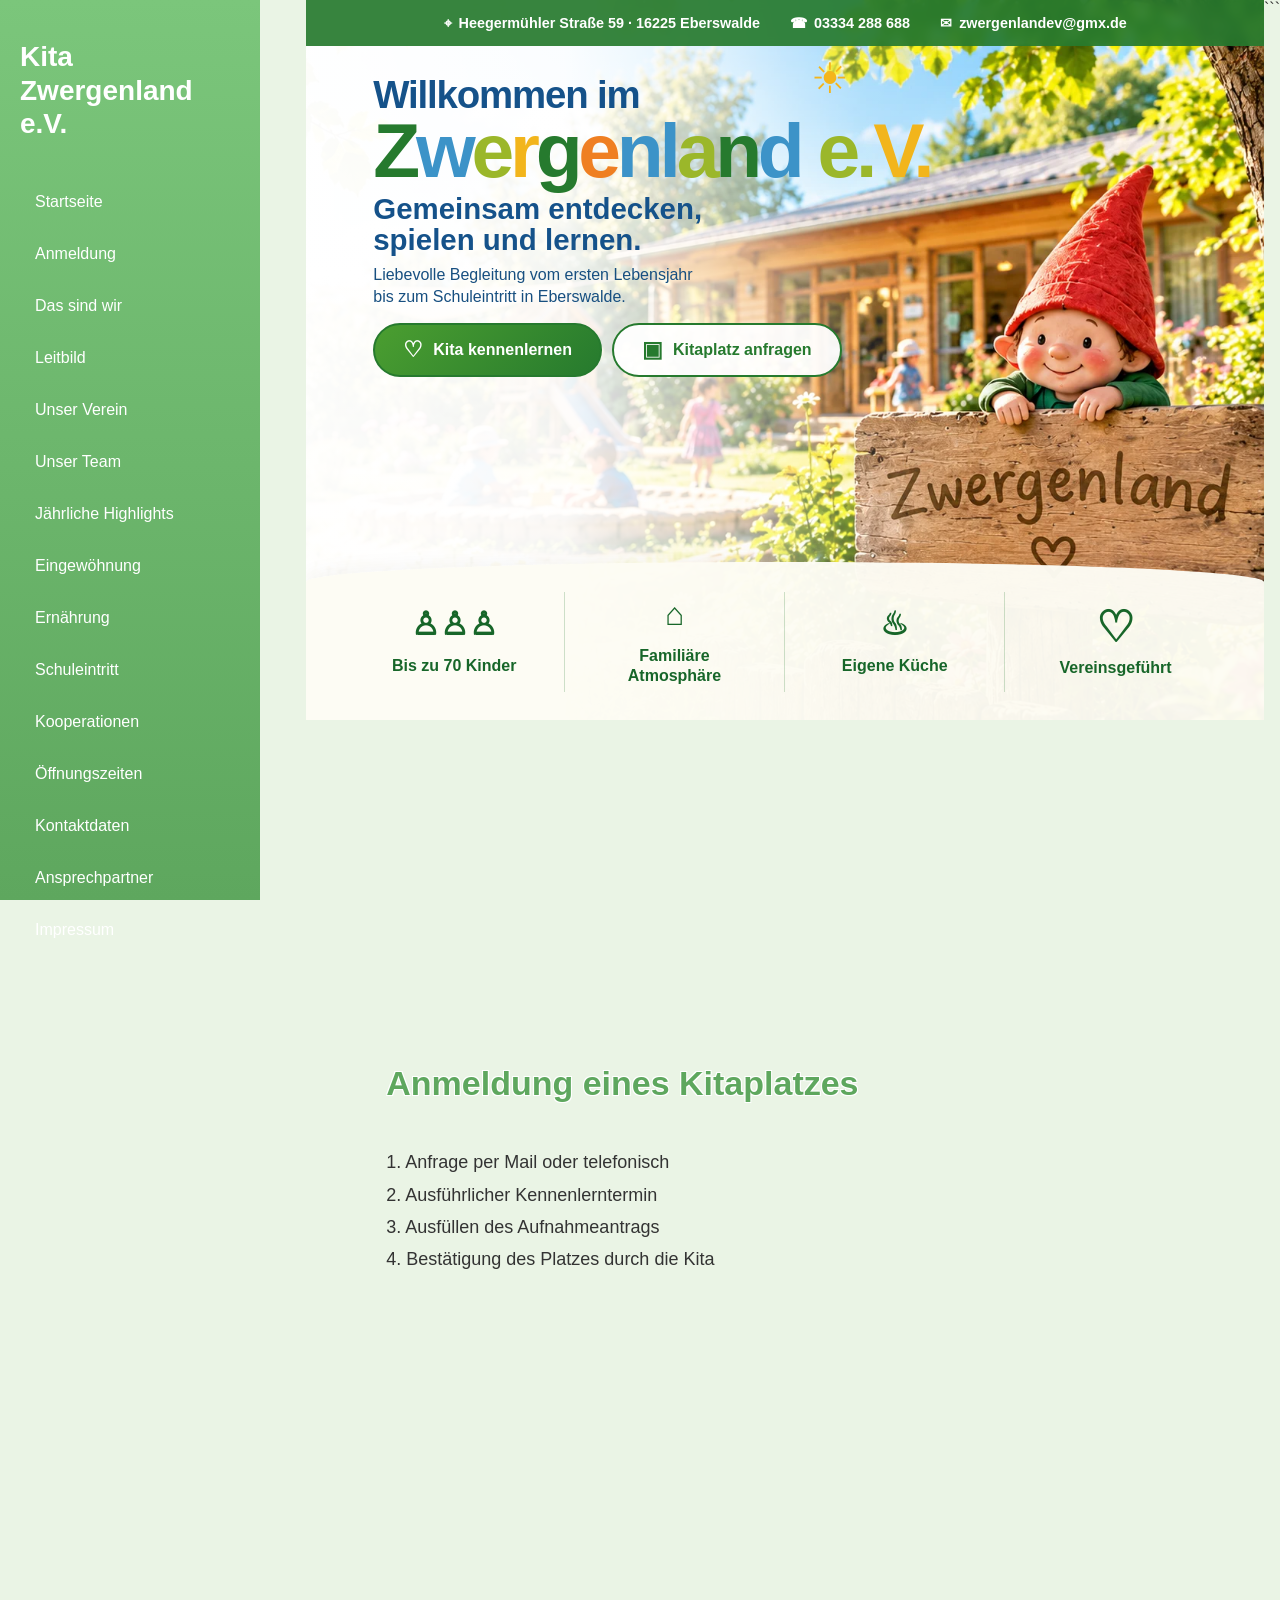
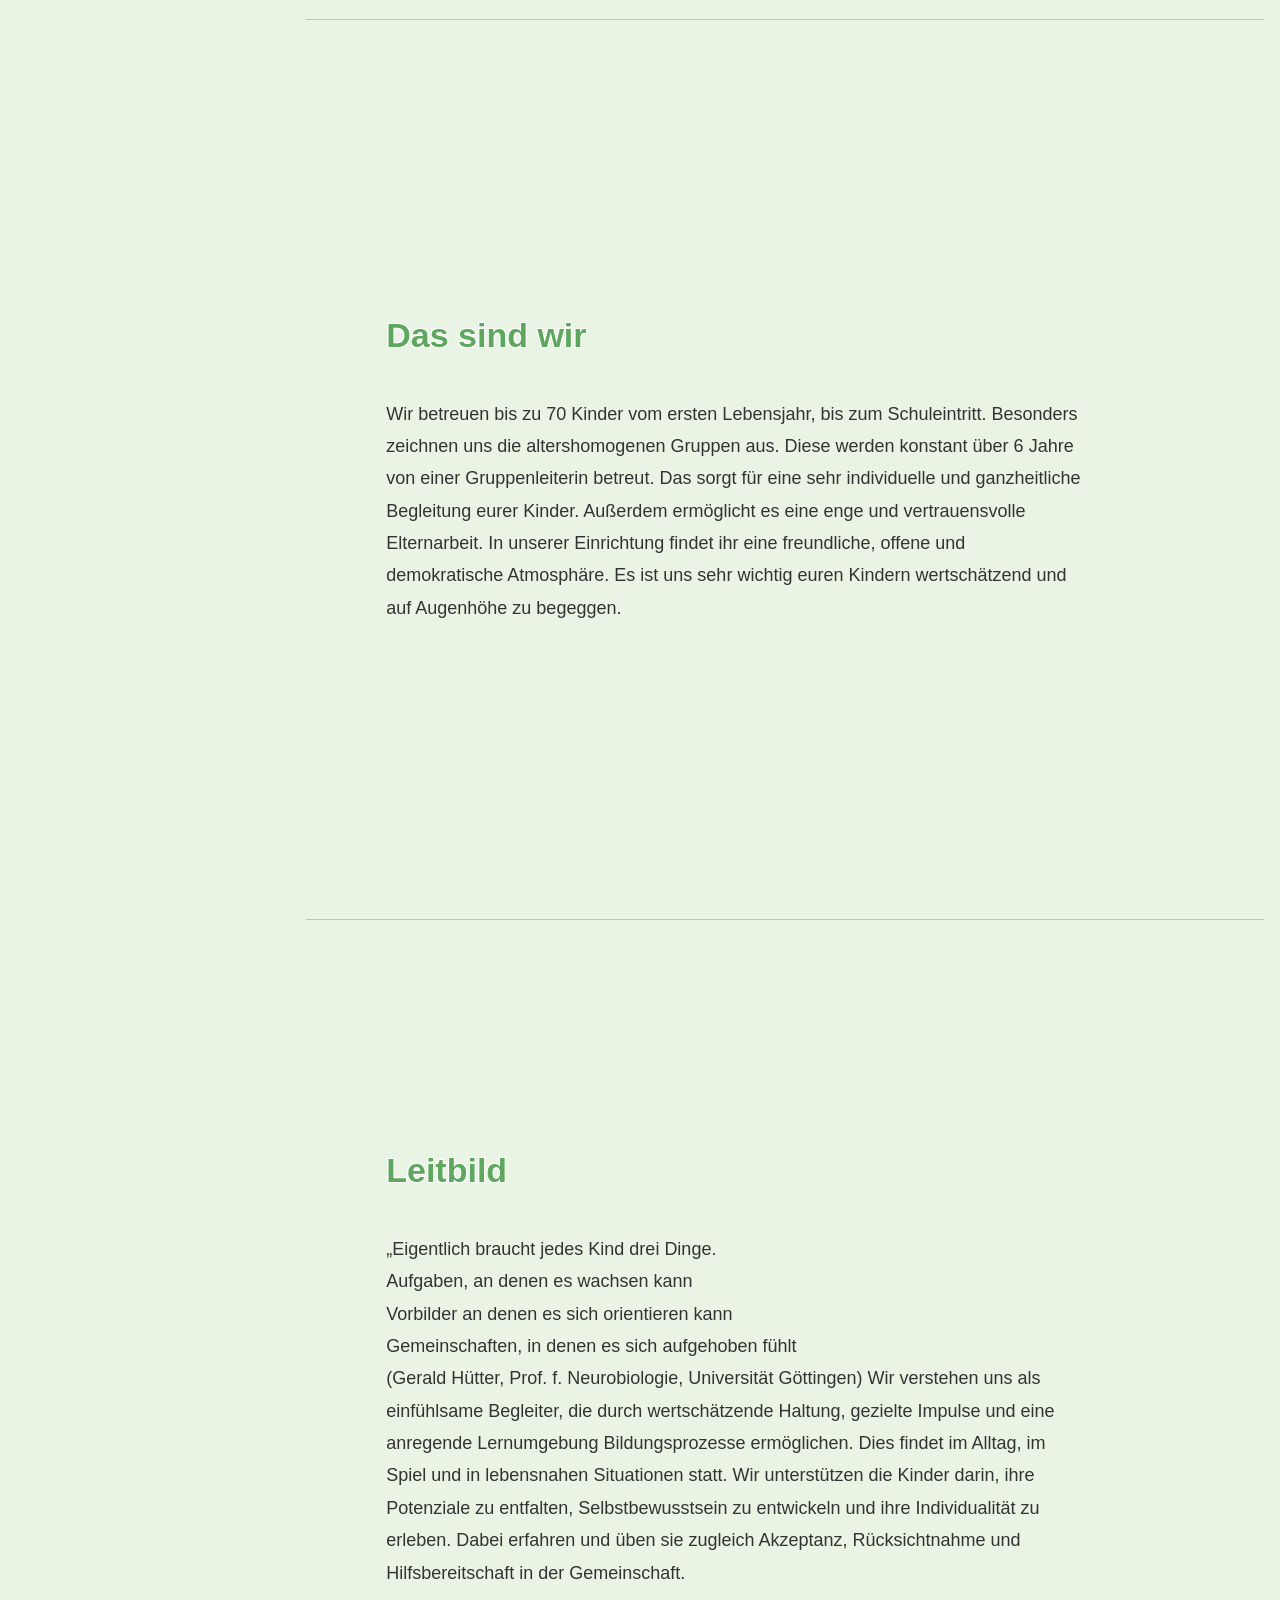
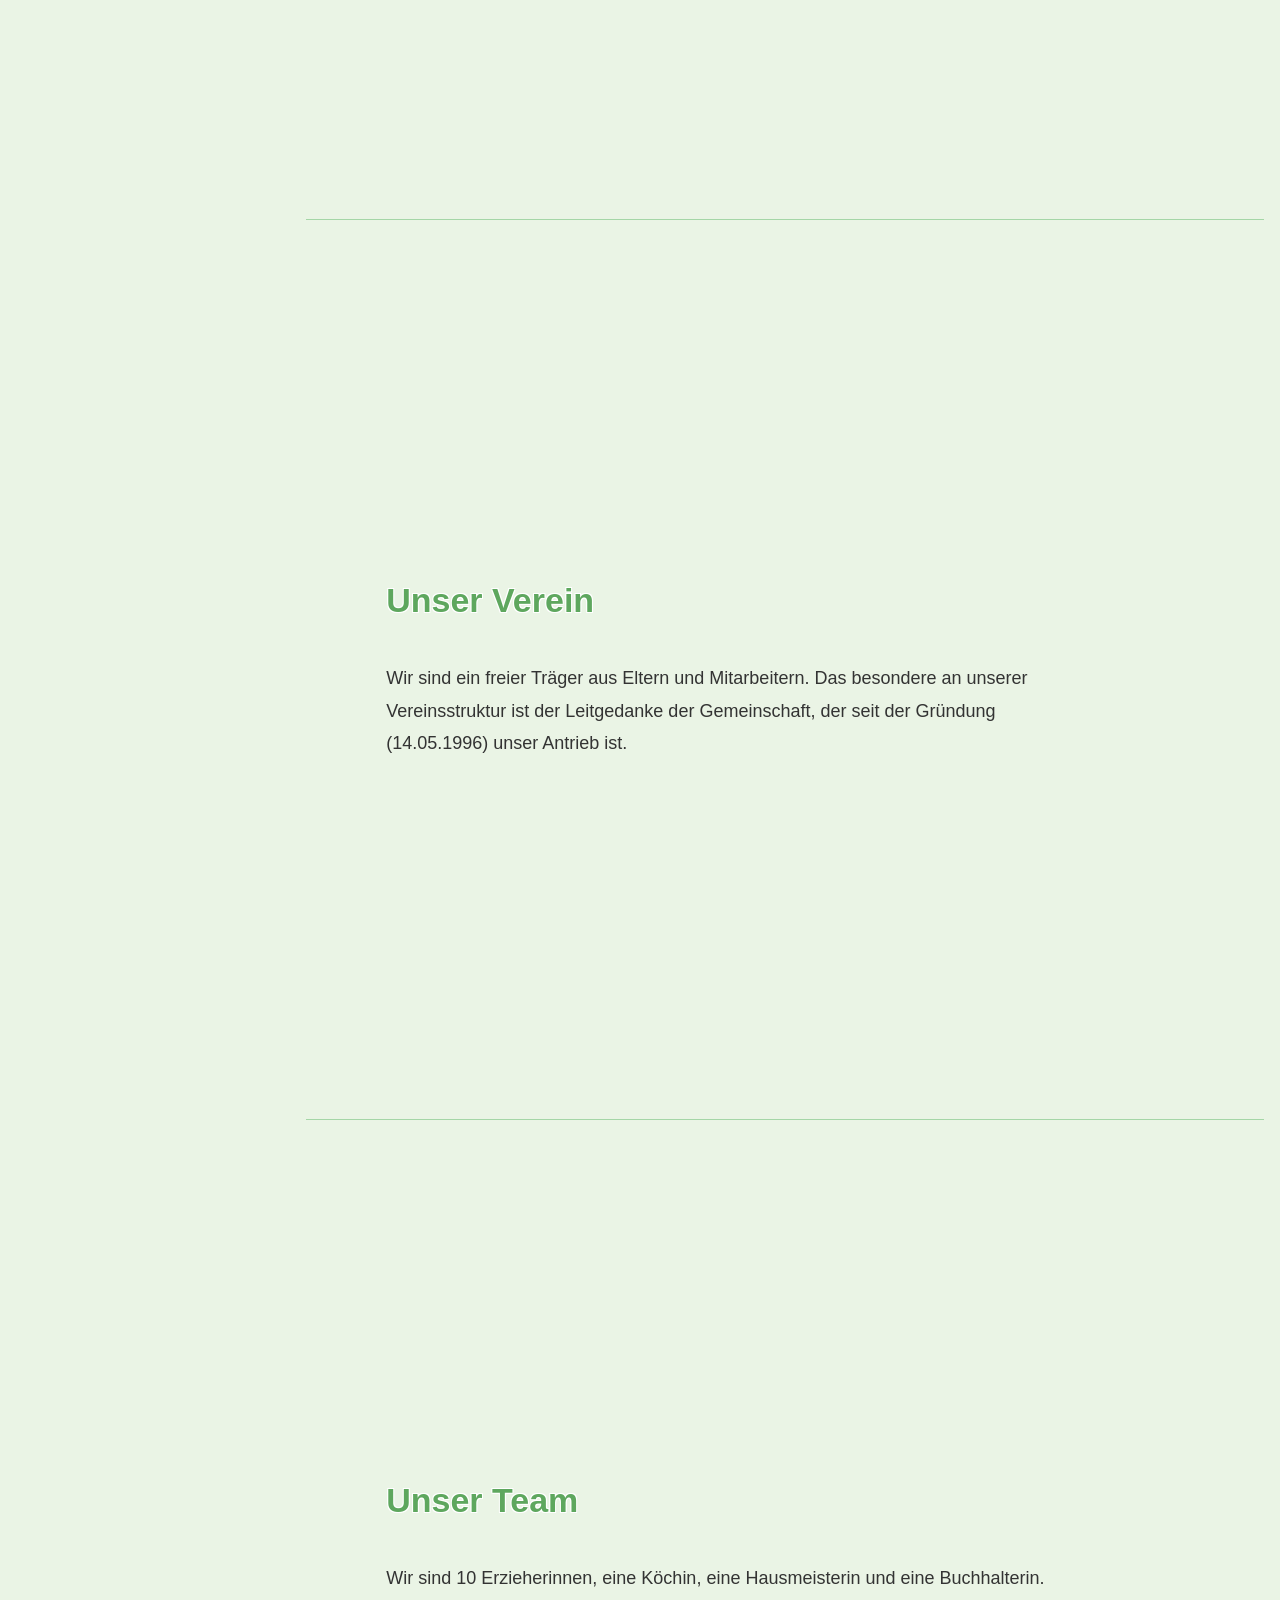
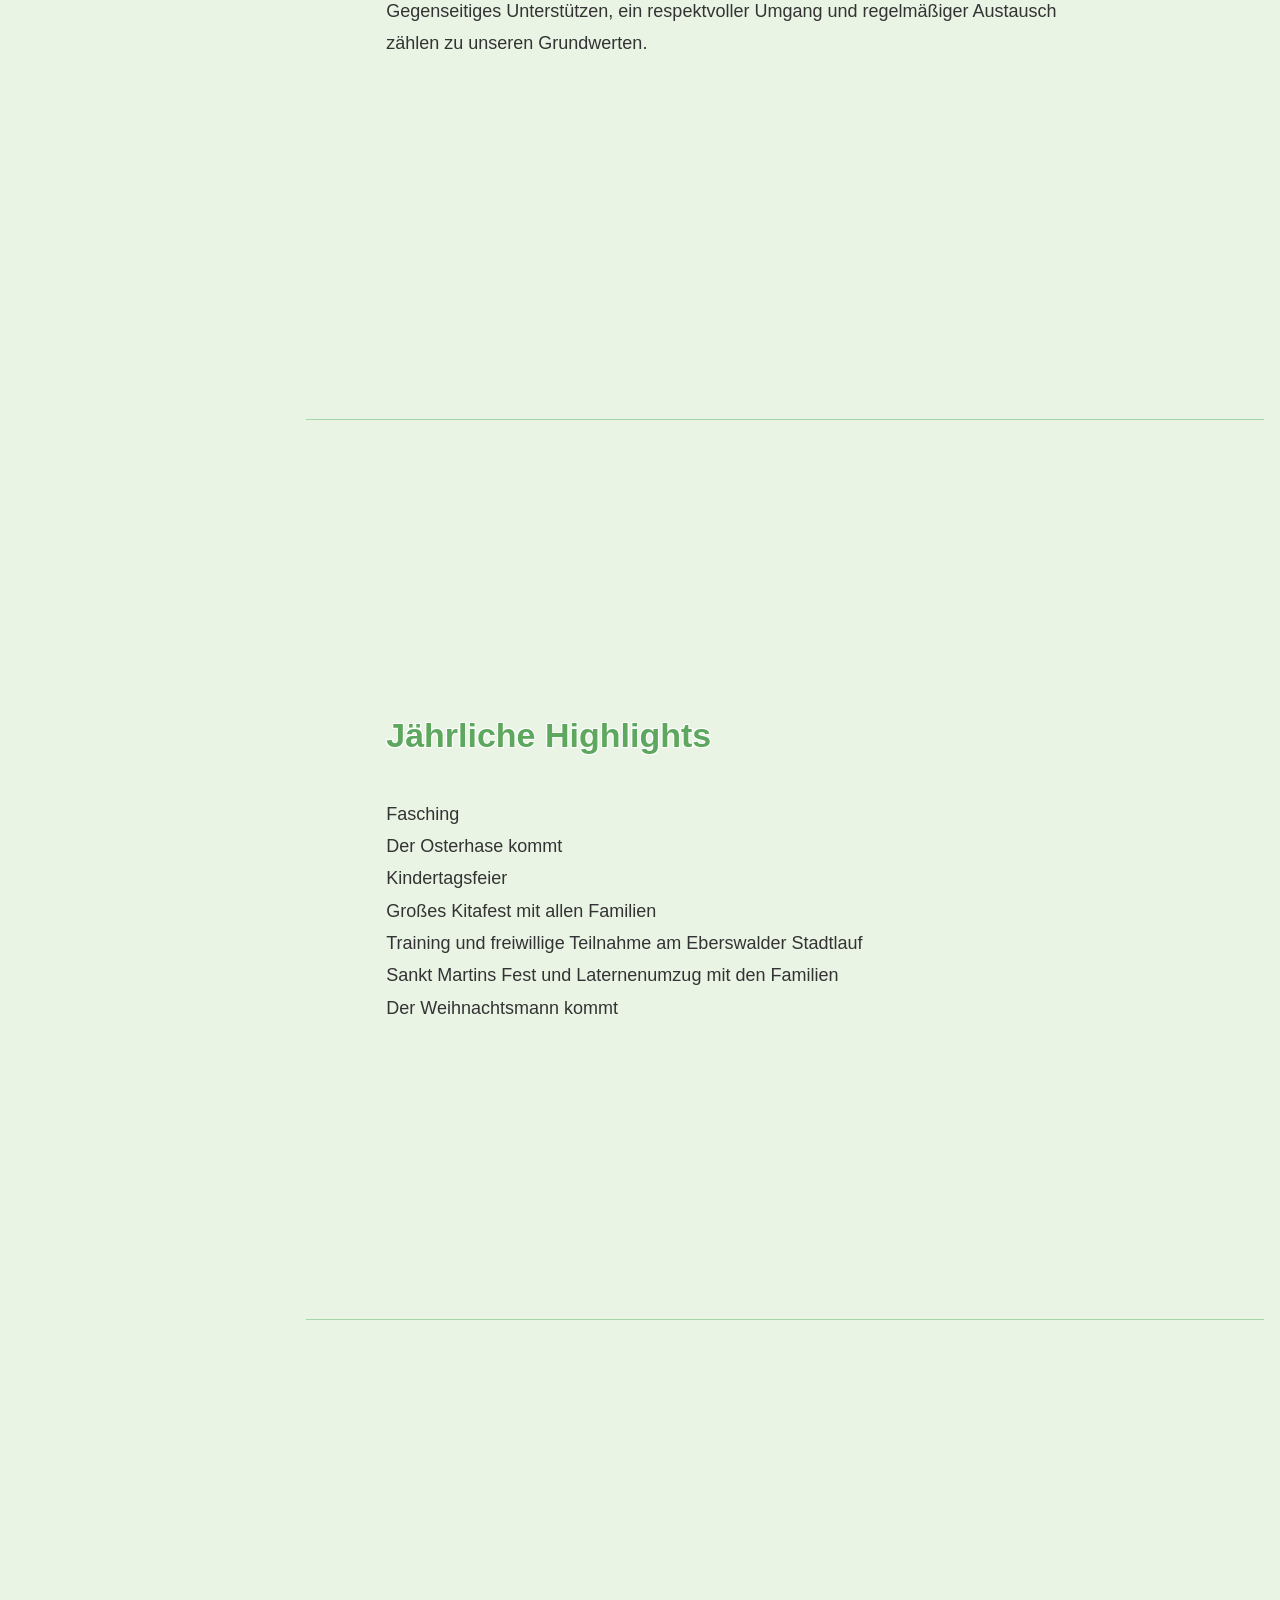
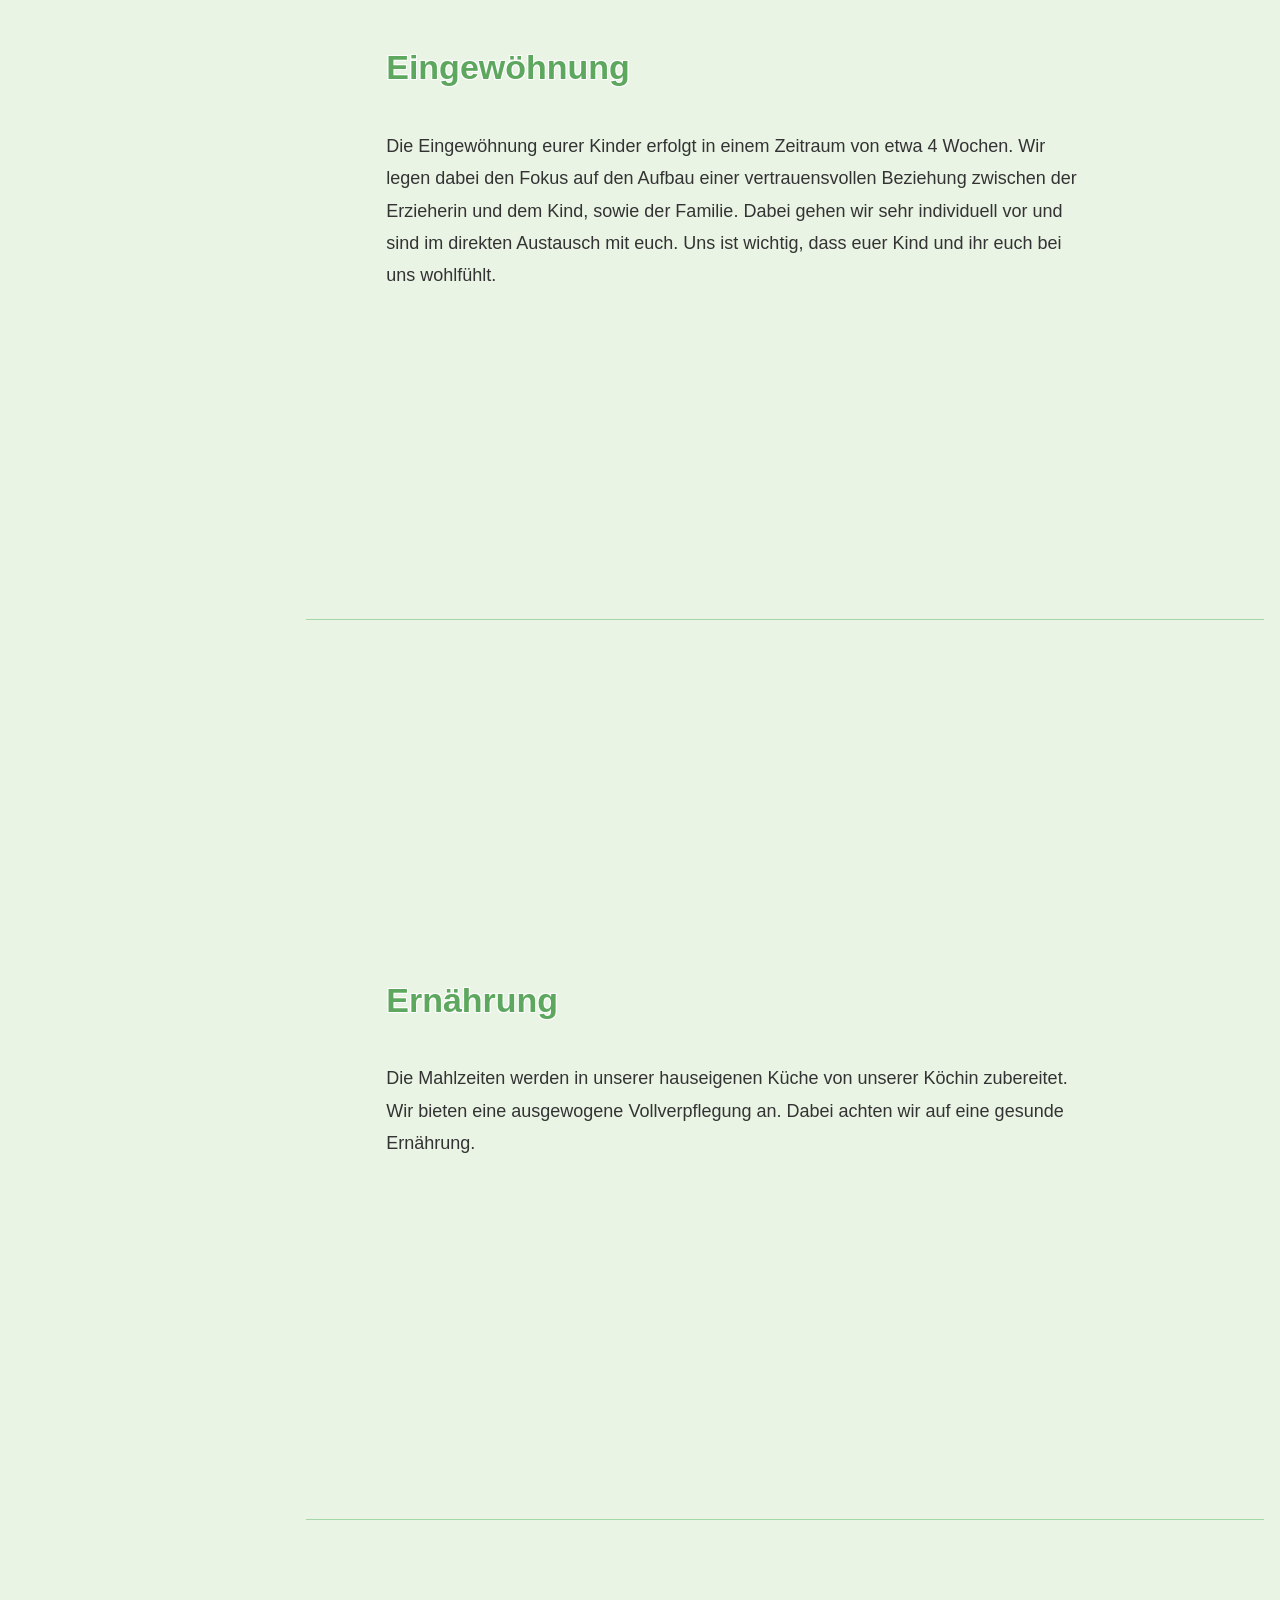
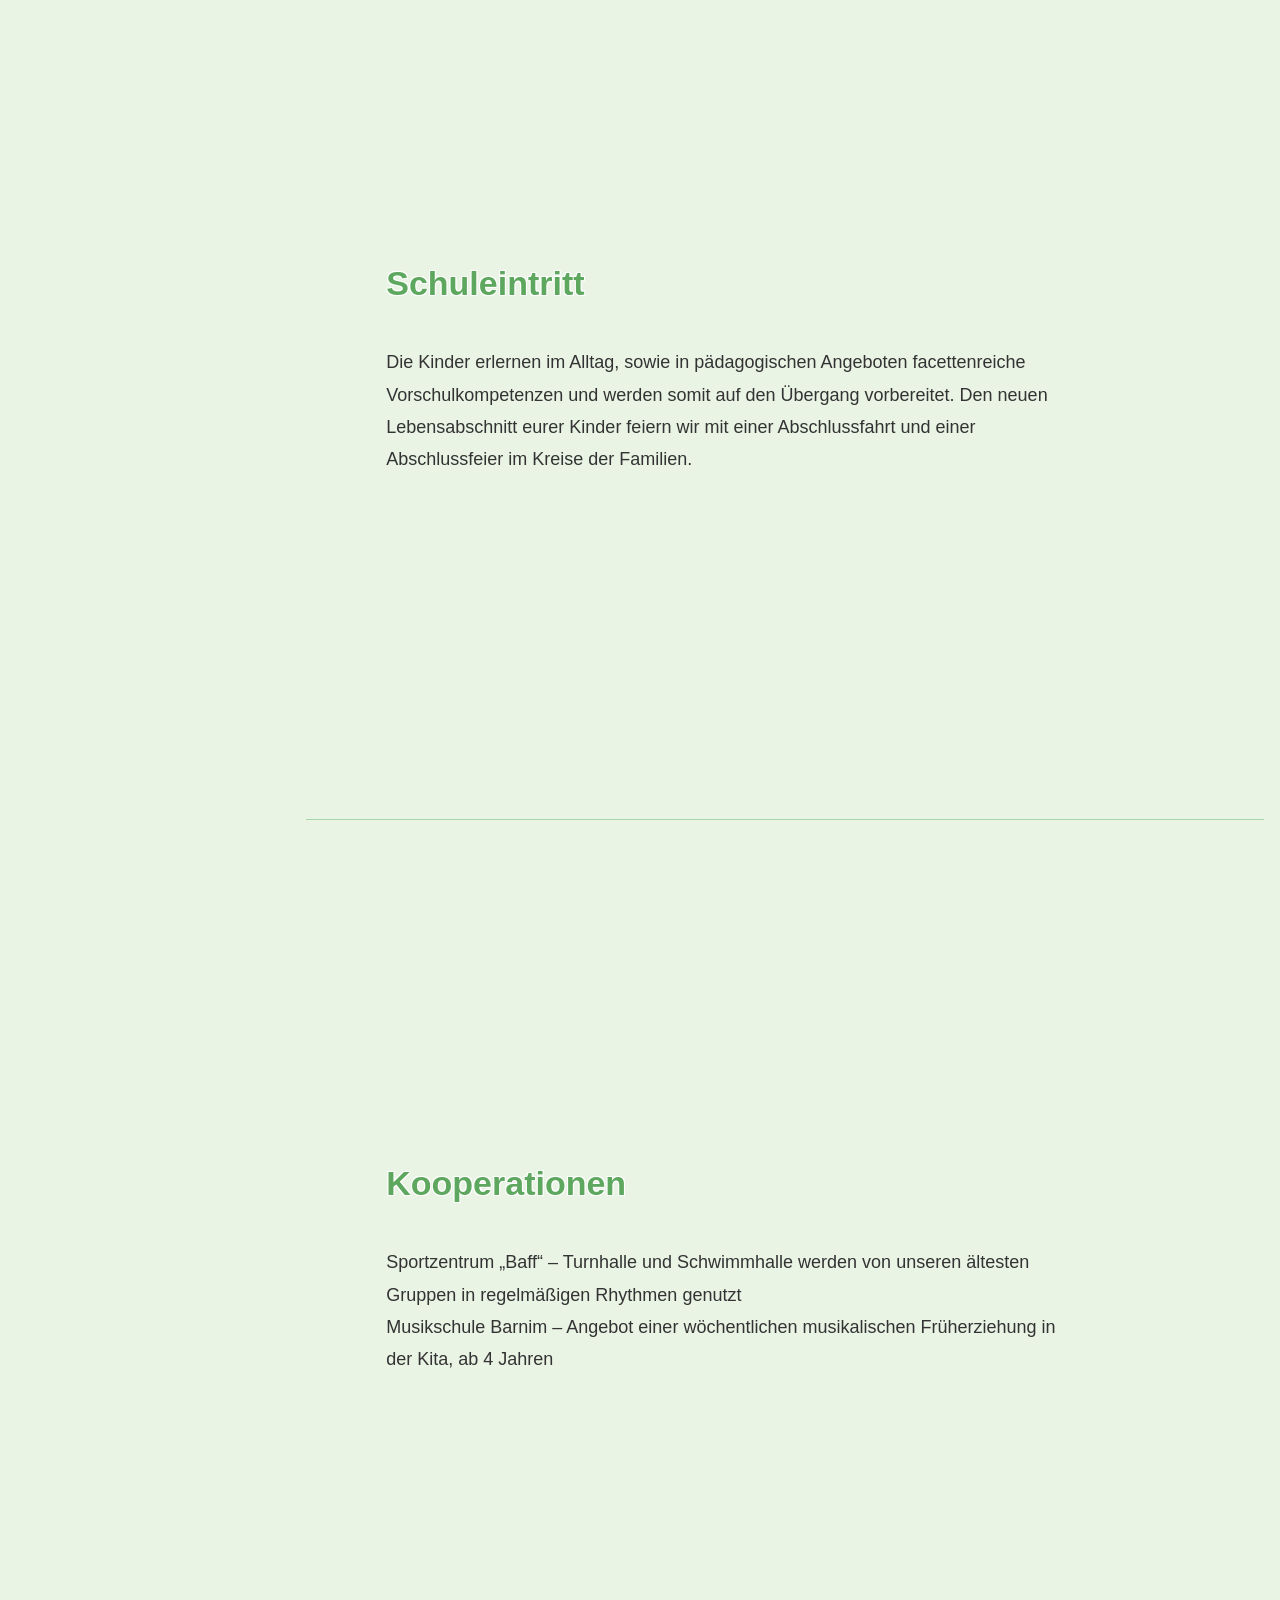
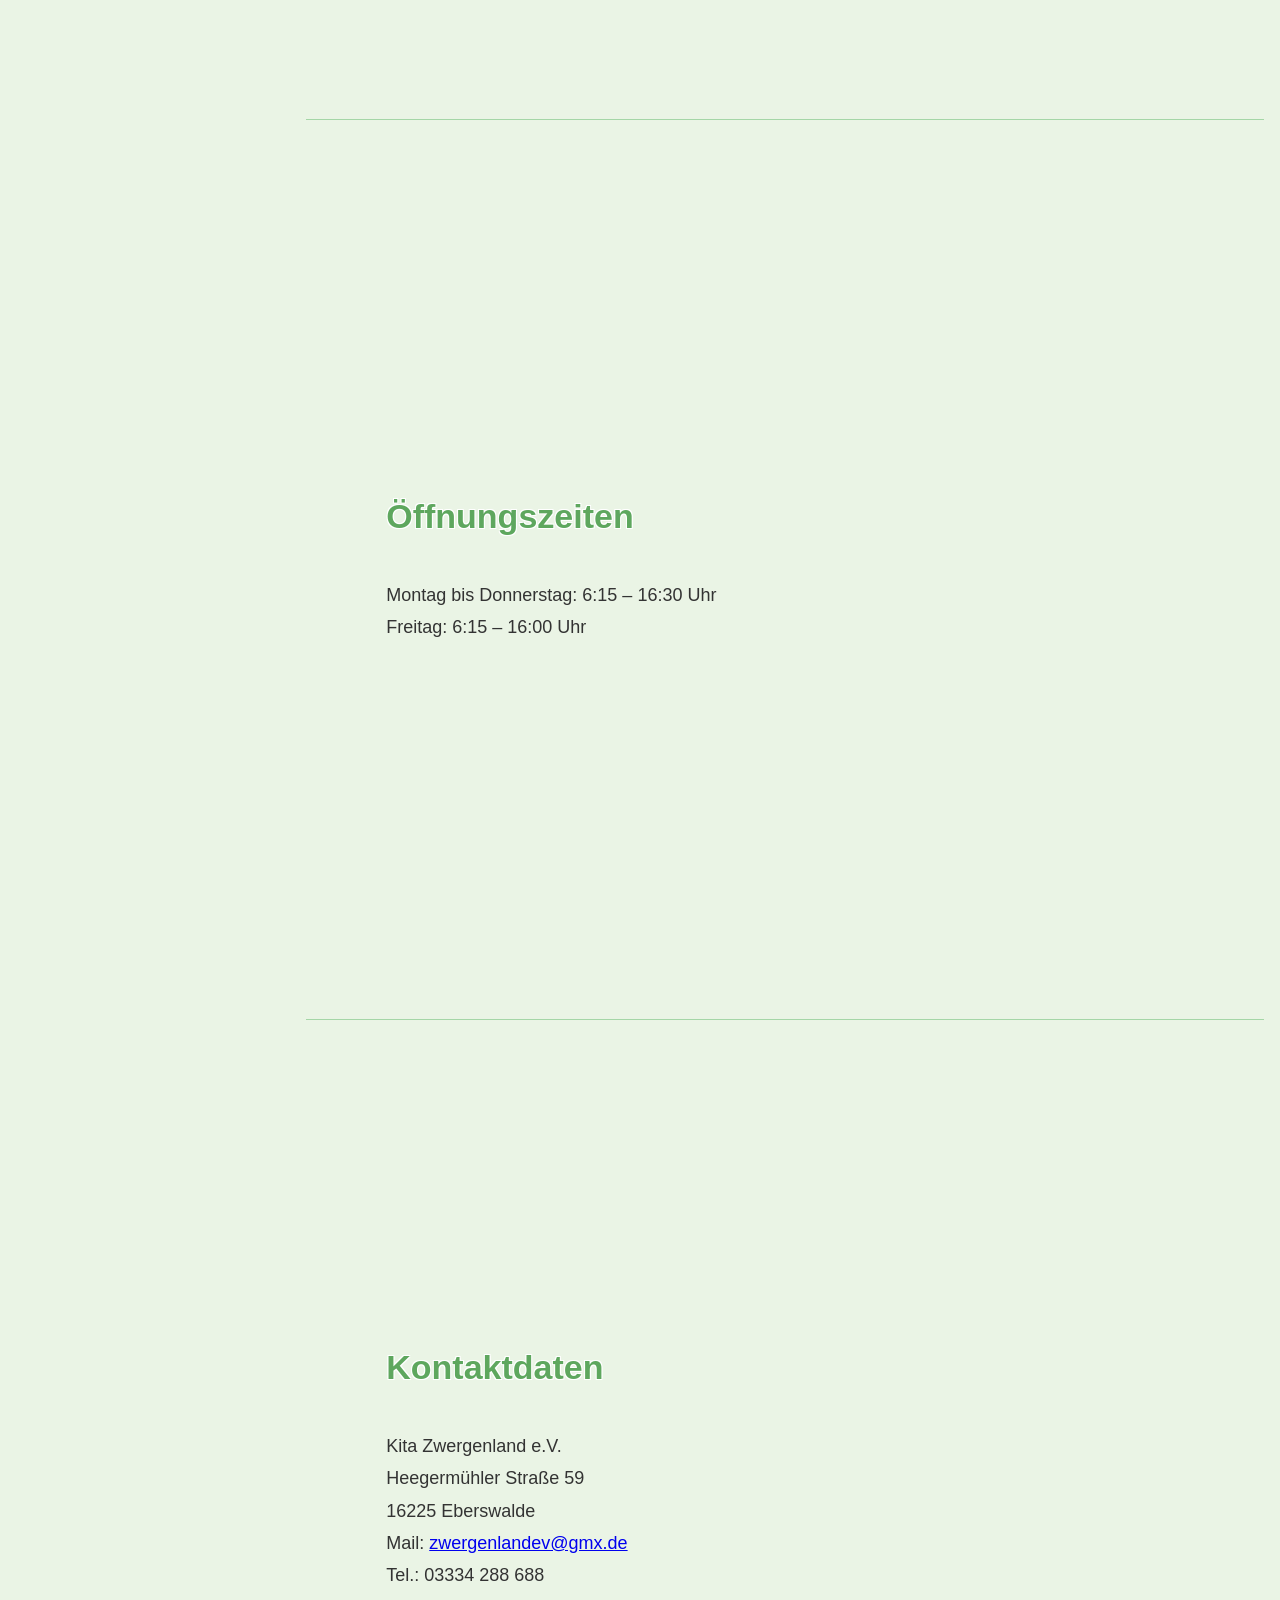
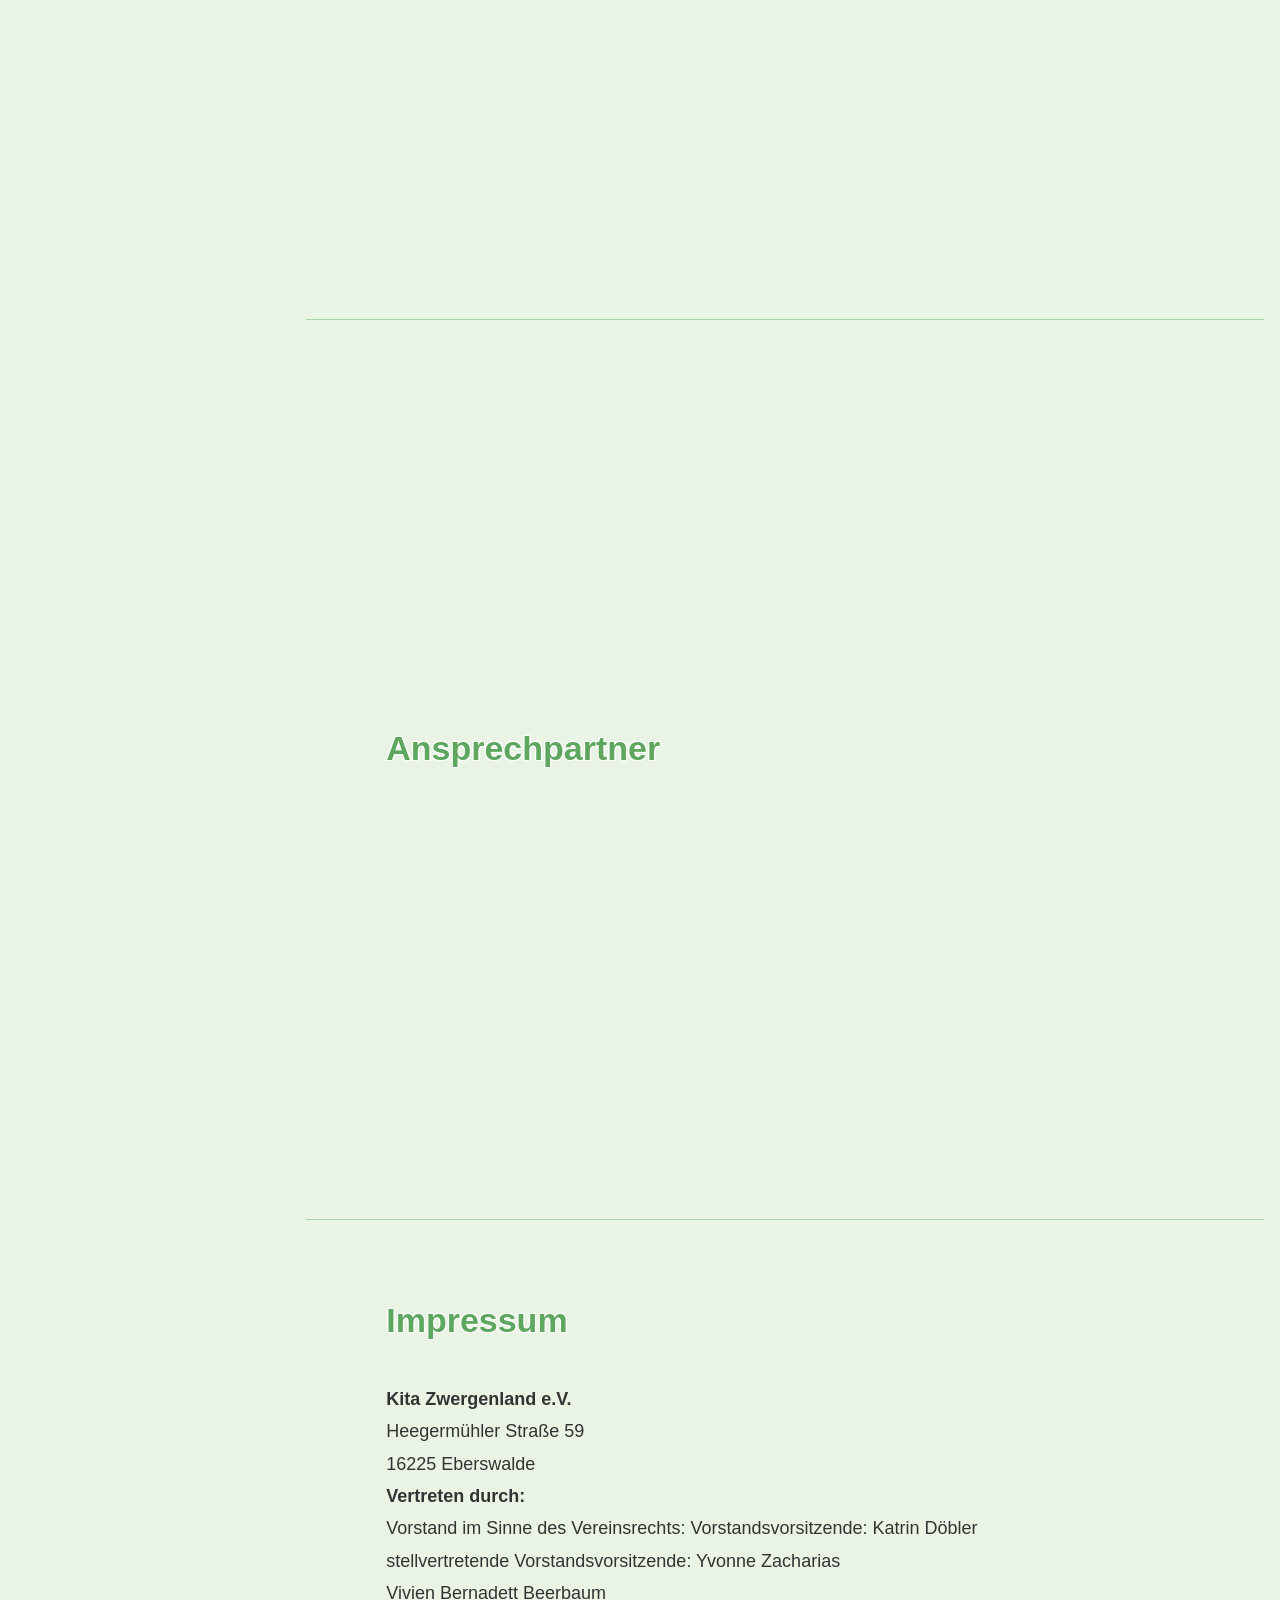
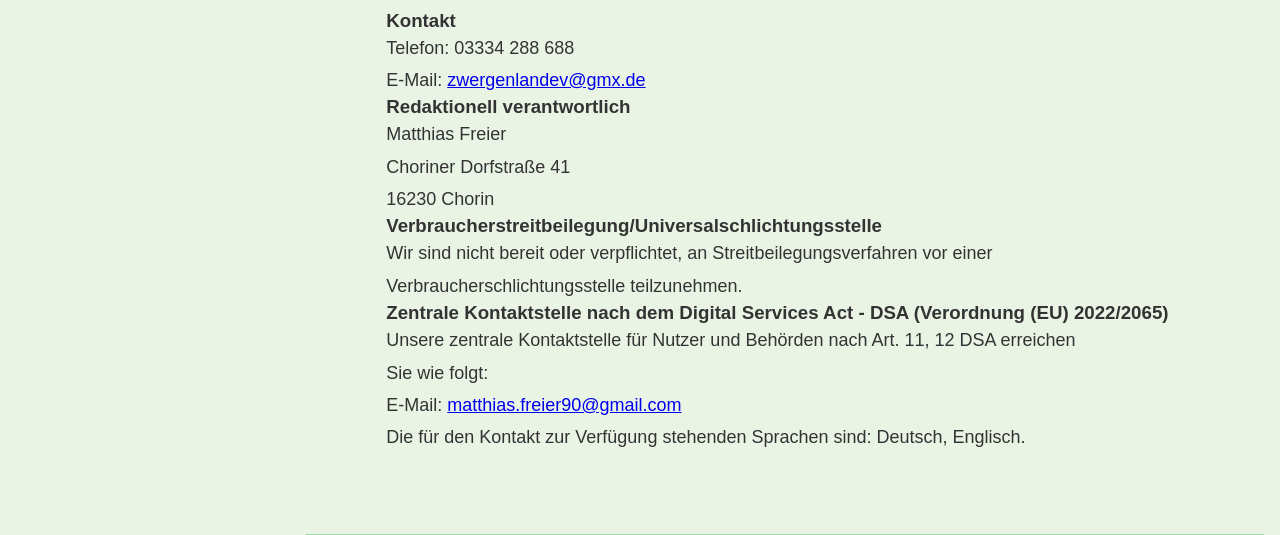
==== commit 14fa2ad0: "Update index.html" ====
--- a/index.html
+++ b/index.html
@@ -390,21 +390,13 @@
         16225 Eberswalde
       </p>
 
-
-      <!-- Vereinsregister und Registergericht -->
-
-      <p>
-        Vereinsregister: HRB 999999<br>
-        Registergericht: Amtsgericht Musterstadt
-      </p>
-
-
       <!-- Vertretungsberechtigte Personen -->
 
       <p>
         <strong>Vertreten durch:</strong><br>
-        Katrin Döbler<br>
-        Yvonne Zacharias<br>
+        Vorstand im Sinne des Vereinsrechts:
+        Vorstandsvorsitzende: Katrin Döbler<br>
+        stellvertretende Vorstandsvorsitzende: Yvonne Zacharias<br>
         Vivien Bernadett Beerbaum
       </p>
 
@@ -421,93 +413,6 @@
         </a>
       </p>
 
-
-      <!-- Umsatzsteuer-ID -->
-
-      <h3>Umsatzsteuer-ID</h3>
-
-      <p>
-        Umsatzsteuer-Identifikationsnummer gemäß § 27 a Umsatzsteuergesetz:<br>
-        DE999999999
-      </p>
-
-
-      <!-- Aufsichtsbehörde -->
-
-      <h3>Aufsichtsbehörde</h3>
-
-      <p>
-        Ministerium für Bildung, Jugend und Sport (MBJS)
-        des Landes Brandenburg<br>
-        Heinrich-Mann-Allee 107<br>
-        14473 Potsdam<br>
-        (Haus 1 / 1a)
-      </p>
-
-      <p>
-        <a
-          href="https://mbjs.brandenburg.de/bildung.html"
-          target="_blank"
-          rel="noopener noreferrer">
-          Website des MBJS
-        </a>
-      </p>
-
-
-      <!-- Berufsbezeichnung und berufsrechtliche Regelungen -->
-
-      <h3>Berufsbezeichnung und berufsrechtliche Regelungen</h3>
-
-      <p>
-        <strong>Berufsbezeichnung:</strong><br>
-        staatlich anerkannte/r Erzieher/in
-      </p>
-
-      <p>
-        <strong>Verliehen in:</strong><br>
-        Deutschland
-      </p>
-
-      <p>
-        Es gelten folgende berufsrechtliche Regelungen:
-      </p>
-
-      <p>
-        berufsrechtliche Regelung für Erzieherinnen und Erzieher
-        im Land Brandenburg
-      </p>
-
-      <p>
-        einsehbar unter:
-        <a
-          href="https://bravors.brandenburg.de/gesetze/bbgsozberg"
-          target="_blank"
-          rel="noopener noreferrer">
-          bravors.brandenburg.de
-        </a>
-      </p>
-
-
-      <!-- Berufshaftpflichtversicherung -->
-
-      <h3>Angaben zur Berufshaftpflichtversicherung</h3>
-
-      <p>
-        <strong>Name und Sitz des Versicherers:</strong><br>
-        Beispiel Versicherung AG<br>
-        Musterweg 10<br>
-        90210 Musterstadt
-      </p>
-
-      <p>
-        Kita Wichtelhausen<br>
-        Musterstraße 12<br>
-        12345 Musterstadt
-        <strong>Geltungsraum der Versicherung:</strong><br>
-        Deutschland
-      </p>
-
-
       <!-- Redaktionell verantwortlich -->
 
       <h3>Redaktionell verantwortlich</h3>
--- a/style.css
+++ b/style.css
@@ -38,25 +38,16 @@
 .sidebar {
   width: 260px;
   height: 100vh;
-
-  background: linear-gradient(
-    180deg,
-    #7bc67b,
-    #5ea75e
-  );
-
+  background: linear-gradient(180deg, #7bc67b, #5ea75e);
   color: white;
   padding: 40px 20px;
-
   position: fixed;
   left: 0;
   top: 0;
   z-index: 1000;
-
   display: flex;
   flex-direction: column;
 }
-
 
 .sidebar h1 {
   margin-bottom: 40px;
@@ -74,28 +65,21 @@
   flex-direction: column;
   gap: 10px;
 }
-
 
 .sidebar nav a {
   color: white;
   text-decoration: none;
   padding: 12px 15px;
   border-radius: 10px;
-
-  transition:
-    background 0.3s ease,
-    transform 0.3s ease;
-
+  transition: background 0.3s ease, transform 0.3s ease;
   font-size: 16px;
 }
-
 
 .sidebar nav a:hover {
   background: rgba(255, 255, 255, 0.2);
   transform: translateX(5px);
 }
 
-
 .sidebar nav a:focus-visible {
   outline: 3px solid #ffffff;
   outline-offset: 2px;
@@ -119,29 +103,24 @@
 section:not(.hero) {
   min-height: 100vh;
   padding: 80px;
-
   display: flex;
   flex-direction: column;
   justify-content: center;
-
   background: #EAF4E5;
   border-bottom: 1px solid #a5d6a7;
 }
-
 
 section:not(.hero) h2 {
   margin-bottom: 42px;
   color: #5ea75e;
   font-size: 34px;
   line-height: 1.2;
-
   text-shadow:
     -1px -1px 0 #fff,
      1px -1px 0 #fff,
     -1px  1px 0 #fff,
      1px  1px 0 #fff;
 }
-
 
 section:not(.hero) p {
   max-width: 700px;
@@ -229,12 +208,10 @@
   -webkit-backdrop-filter: blur(5px);
 }
 
-
 .hero-contact-item {
   display: inline-flex;
   align-items: center;
   gap: 7px;
-
   color: #ffffff;
   text-decoration: none;
 
@@ -243,12 +220,10 @@
     transform 0.2s ease;
 }
 
-
 .hero-contact-item:hover {
   opacity: 0.85;
   transform: translateY(-1px);
 }
-
 
 .hero-contact-item:focus-visible {
   outline: 2px solid #ffffff;
@@ -264,7 +239,6 @@
 .hero-content {
   position: relative;
   z-index: 2;
-
   width: 65%;
   max-width: 720px;
 
@@ -284,7 +258,6 @@
   position: absolute;
   top: 58px;
   right: 80px;
-
   color: var(--hero-yellow);
   font-size: 42px;
   line-height: 1;
@@ -328,7 +301,6 @@
   font-weight: 800;
   line-height: 0.95;
   letter-spacing: -0.055em;
-
   text-shadow: none;
 }
 
@@ -340,7 +312,6 @@
 .hero-n2 {
   color: #267a2e;
 }
-
 
 .hero-w,
 .hero-n,
@@ -349,17 +320,14 @@
   color: #3c93c8;
 }
 
-
 .hero-e,
 .hero-a {
   color: #9bb72a;
 }
 
-
 .hero-r {
   color: #f2b51c;
 }
-
 
 .hero-e2 {
   color: #ef7f22;
@@ -373,7 +341,6 @@
 .hero-claim {
   margin: 0 0 24px;
   max-width: 600px;
-
   color: var(--hero-blue);
 
   font-size: clamp(
@@ -394,7 +361,6 @@
 .hero-description {
   margin: 0 0 30px;
   max-width: 600px;
-
   color: #174f80;
 
   font-size: clamp(
@@ -417,7 +383,6 @@
   gap: 14px;
 }
 
-
 .hero-button {
   display: inline-flex;
   align-items: center;
@@ -439,7 +404,6 @@
     background-color 0.2s ease;
 }
 
-
 .hero-button span {
   margin-right: 10px;
   font-size: 1.35rem;
@@ -451,11 +415,12 @@
 .hero-button-primary {
   color: #ffffff;
 
-  background: linear-gradient(
-    135deg,
-    #4b9e30,
-    #267a2e
-  );
+  background:
+    linear-gradient(
+      135deg,
+      #4b9e30,
+      #267a2e
+    );
 }
 
 
@@ -517,6 +482,8 @@
 }
 
 
+/* Einzelnes Merkmal */
+
 .hero-feature {
   display: flex;
   flex-direction: column;
@@ -532,9 +499,10 @@
   line-height: 1.25;
   text-align: center;
 
-  border-right: 1px solid rgba(38, 122, 46, 0.22);
-}
-
+  border-right:
+    1px solid
+    rgba(38, 122, 46, 0.22);
+}
 
 .hero-feature:last-child {
   border-right: 0;
@@ -550,7 +518,6 @@
   line-height: 1;
 }
 
-
 .hero-heart {
   font-size: 2.7rem;
 }
@@ -567,38 +534,31 @@
     padding: 30px 15px;
   }
 
-
   .sidebar h1 {
     font-size: 24px;
   }
-
 
   .sidebar nav a {
     font-size: 14px;
     padding: 10px 12px;
   }
 
-
   .content {
     margin-left: 220px;
     width: calc(100% - 220px);
   }
 
-
   section:not(.hero) {
     padding: 60px;
   }
 
-
   section:not(.hero) h2 {
     font-size: 34px;
   }
 
-
   .hero {
     min-height: 700px;
   }
-
 
   .hero-content {
     width: 62%;
@@ -610,31 +570,22 @@
       6%;
   }
 
-
   .hero-background {
     background-position: 62% center;
   }
 
-
   .hero-sun {
     right: 40px;
   }
 
-
   .hero-title {
-    font-size: clamp(
-      3.2rem,
-      6vw,
-      5.5rem
-    );
-  }
-
+    font-size: clamp(3.2rem, 6vw, 5.5rem);
+  }
 
   .hero-feature {
     padding: 0 12px;
     font-size: 0.9rem;
   }
-
 }
 
 
@@ -648,27 +599,21 @@
     flex-direction: column;
   }
 
-
   .sidebar {
     width: 100%;
     height: auto;
-
     position: fixed;
     top: 0;
     left: 0;
-
     padding: 15px;
-
     box-shadow: 0 2px 10px rgba(0, 0, 0, 0.1);
   }
-
 
   .sidebar h1 {
     margin-bottom: 15px;
     font-size: 24px;
     text-align: center;
   }
-
 
   .sidebar nav {
     flex-direction: row;
@@ -677,16 +622,13 @@
     white-space: nowrap;
     gap: 10px;
     padding-bottom: 5px;
-
     scrollbar-width: none;
     -webkit-overflow-scrolling: touch;
   }
 
-
   .sidebar nav::-webkit-scrollbar {
     display: none;
   }
-
 
   .sidebar nav a {
     flex: 0 0 auto;
@@ -696,11 +638,9 @@
     font-size: 14px;
   }
 
-
   .sidebar nav a:hover {
     transform: none;
   }
-
 
   .content {
     width: 100%;
@@ -708,17 +648,14 @@
     margin-top: 150px;
   }
 
-
   section:not(.hero) {
     min-height: auto;
     padding: 60px 25px;
   }
 
-
   section:not(.hero) h2 {
     font-size: 30px;
   }
-
 
   section:not(.hero) p {
     font-size: 16px;
@@ -726,30 +663,26 @@
   }
 
 
-  /* =========================================
-     MODERNER MOBILE HERO
-  ========================================= */
+  /* -----------------------------------------
+     Mobile Hero
+  ----------------------------------------- */
 
   .hero {
     position: relative;
     width: 100%;
     min-height: 0;
     height: auto;
-
     display: flex;
     flex-direction: column;
-
     overflow: hidden;
     background: #f8f8f5;
   }
-
 
   .hero-contact {
     position: relative;
     top: auto;
     left: auto;
     right: auto;
-
     order: 0;
     width: 100%;
     min-height: 42px;
@@ -760,38 +693,30 @@
     gap: 20px;
 
     padding: 9px 14px;
-
     background: #267a2e;
     color: #ffffff;
-
     font-size: 0.78rem;
     line-height: 1;
-
     box-shadow: none;
     z-index: 20;
   }
 
-
   .hero-contact-item:first-child {
     display: none;
   }
-
 
   .hero-contact-item {
     display: inline-flex;
     align-items: center;
     gap: 6px;
-
     color: #ffffff;
     white-space: nowrap;
     text-decoration: none;
   }
 
-
   .hero-background {
     position: relative;
     order: 1;
-
     top: auto;
     right: auto;
     bottom: auto;
@@ -799,7 +724,6 @@
 
     width: 100%;
     height: 105vw;
-
     min-height: 360px;
     max-height: 560px;
 
@@ -807,10 +731,8 @@
     background-size: cover;
     background-position: center 42%;
     background-repeat: no-repeat;
-
     z-index: 1;
   }
-
 
   .hero-background::after {
     content: "";
@@ -818,7 +740,6 @@
     left: 0;
     right: 0;
     bottom: 0;
-
     height: 180px;
 
     background: linear-gradient(
@@ -831,82 +752,58 @@
     pointer-events: none;
   }
 
-
   .hero-content {
     position: relative;
     order: 2;
-
     width: calc(100% - 28px);
     max-width: 520px;
-
     margin: -55px auto 0;
-
     padding: 27px 20px 26px;
 
     background: rgba(255, 255, 255, 0.98);
-
     border-radius: 24px 24px 0 0;
 
     box-shadow: 0 -8px 30px rgba(0, 0, 0, 0.08);
-
     text-align: center;
     z-index: 5;
   }
 
-
   .hero-sun {
     display: none;
   }
 
-
   .hero-welcome {
     margin: 0 0 5px;
-
     color: #267a2e;
-
     font-size: 0.72rem;
     font-weight: 800;
     letter-spacing: 0.16em;
     text-transform: uppercase;
   }
 
-
   .hero-title {
     margin: 0;
-
-    font-size: clamp(
-      2.7rem,
-      12vw,
-      4rem
-    );
-
+    font-size: clamp(2.7rem, 12vw, 4rem);
     line-height: 0.95;
     letter-spacing: -0.055em;
     white-space: nowrap;
   }
 
-
   .hero-claim {
     margin: 13px 0 0;
-
     color: #3e3e3e;
-
     font-size: 1.08rem;
     line-height: 1.35;
     font-weight: 700;
   }
 
-
   .hero-description {
     margin: 9px auto 0;
     max-width: 330px;
-
     color: #707070;
-
     font-size: 0.88rem;
     line-height: 1.5;
   }
-
 
   .hero-buttons {
     display: block;
@@ -914,85 +811,63 @@
     margin: 19px auto 0;
   }
 
-
   .hero-button {
     width: 100%;
     min-height: 50px;
-
     display: flex;
     align-items: center;
     justify-content: center;
-
     border-radius: 14px;
-
     font-size: 0.92rem;
     font-weight: 700;
-
     box-shadow: 0 5px 14px rgba(38, 122, 46, 0.18);
   }
-
 
   .hero-button-secondary {
     display: none;
   }
-
 
   .hero-features {
     position: relative;
     order: 3;
-
     width: 100%;
-
     display: grid;
     grid-template-columns: repeat(2, 1fr);
     gap: 10px;
-
     padding: 4px 14px 25px;
-
     background: #f8f8f5;
     z-index: 4;
   }
 
-
   .hero-feature {
     min-height: 70px;
-
     display: flex;
     flex-direction: column;
     align-items: center;
     justify-content: center;
-
     padding: 11px 7px;
-
     border: 1px solid rgba(0, 0, 0, 0.045);
     border-radius: 16px;
-
     background: #ffffff;
-
     box-shadow: 0 3px 12px rgba(0, 0, 0, 0.045);
-
     color: #4a4a4a;
     font-size: 0.78rem;
     line-height: 1.25;
     text-align: center;
   }
 
-
   .hero-feature-icon {
     min-height: 0;
     margin: 0 0 5px;
-
     color: #267a2e;
     font-size: 1.15rem;
     line-height: 1;
   }
 
-
   .hero-heart {
     color: #d56b72;
     font-size: 1.25rem;
   }
-
 }
 
 
@@ -1006,50 +881,41 @@
     padding: 12px;
   }
 
-
   .sidebar h1 {
     font-size: 20px;
   }
-
 
   .sidebar nav a {
     padding: 8px 12px;
     font-size: 13px;
   }
 
-
   .content {
     margin-top: 135px;
   }
 
-
   section:not(.hero) {
     padding: 50px 20px;
   }
 
-
   section:not(.hero) h2 {
     font-size: 26px;
   }
 
-
   section:not(.hero) p {
     font-size: 15px;
   }
-
 
   .hero-contact {
     gap: 14px;
     font-size: 0.72rem;
   }
-
 
   .hero-background {
     height: 108vw;
     min-height: 330px;
     background-position: center 40%;
   }
-
 
   .hero-content {
     width: calc(100% - 22px);
@@ -1058,31 +924,22 @@
     border-radius: 22px 22px 0 0;
   }
 
-
   .hero-title {
-    font-size: clamp(
-      2.45rem,
-      12vw,
-      3.2rem
-    );
-  }
-
+    font-size: clamp(2.45rem, 12vw, 3.2rem);
+  }
 
   .hero-claim {
     font-size: 1rem;
   }
 
-
   .hero-description {
     font-size: 0.84rem;
   }
-
 
   .hero-feature {
     min-height: 66px;
     font-size: 0.75rem;
   }
-
 }
 
 
@@ -1096,21 +953,17 @@
     height: 360px;
   }
 
-
   .hero-title {
     font-size: 2.7rem;
   }
 
-
   .hero-features {
     grid-template-columns: 1fr;
   }
 
-
   .hero-feature {
     min-height: 85px;
   }
-
 }
 
 
@@ -1125,59 +978,64 @@
     scroll-behavior: auto;
   }
 
-
   .sidebar nav a,
   .hero-button {
     transition: none;
   }
 
-
   .hero-button:hover,
   .sidebar nav a:hover {
     transform: none;
   }
-
 }
 
 
 /* =========================================================
-   FEINSCHLIFF – DESKTOP-HERO
-   Kompaktere Abstände zwischen den Textblöcken
+   LAPTOP / DESKTOP – DEUTLICH KOMPAKTERER HERO
+   Reduzierte Abstände zwischen allen Textblöcken
 ========================================================= */
 
 @media (min-width: 769px) {
 
   .hero-content {
-    padding-top: 82px;
-  }
-
+    padding-top: 76px;
+    padding-bottom: 155px;
+  }
 
   .hero-welcome {
-    margin-bottom: 4px;
-  }
-
+    margin-top: 0;
+    margin-bottom: 2px;
+    line-height: 1;
+  }
 
   .hero-title {
-    margin-bottom: 13px;
-  }
-
+    margin-top: 0;
+    margin-bottom: 7px;
+    line-height: 0.9;
+  }
 
   .hero-claim {
+    margin-top: 0;
+    margin-bottom: 8px;
+    line-height: 1.08;
+  }
+
+  .hero-description {
+    margin-top: 0;
     margin-bottom: 14px;
-  }
-
-
-  .hero-description {
-    margin-bottom: 21px;
-  }
-
+    line-height: 1.4;
+  }
+
+  .hero-buttons {
+    margin-top: 0;
+    gap: 10px;
+  }
 }
 
 
 /* =========================================================
-   MOBILE-KONTAKT – KEINE KOPFLEISTE MEHR
-   Die Kontaktdaten stehen als gut lesbarer Block
-   unterhalb der Hero-Merkmale.
+   MOBILE-KONTAKT – GUT LESBARER KONTAKTBLOCK
+   Kontaktdaten unterhalb der Hero-Merkmale
 ========================================================= */
 
 @media (max-width: 768px) {
@@ -1185,12 +1043,10 @@
   .hero-contact {
     position: relative;
     inset: auto;
-
     order: 4;
 
     width: calc(100% - 28px);
     min-height: 0;
-
     margin: 0 auto 22px;
     padding: 15px 17px;
 
@@ -1198,7 +1054,6 @@
     flex-direction: column;
     align-items: flex-start;
     justify-content: center;
-
     gap: 12px;
 
     background: #ffffff;
@@ -1220,36 +1075,28 @@
     z-index: 5;
   }
 
-
   .hero-contact-item,
   .hero-contact-item:first-child {
     display: flex;
-
     width: 100%;
     min-width: 0;
-
     align-items: flex-start;
     gap: 11px;
 
     color: #245d2b;
-
     white-space: normal;
     overflow-wrap: anywhere;
     text-decoration: none;
   }
 
-
   .hero-contact-item span {
     flex: 0 0 20px;
     width: 20px;
-
     color: #267a2e;
-
     font-size: 1.05rem;
     line-height: 1.3;
     text-align: center;
   }
-
 
   .hero-contact-item:hover {
     opacity: 1;
@@ -1257,18 +1104,15 @@
     text-decoration: underline;
   }
 
-
   .hero-contact-item:focus-visible {
     outline: 2px solid #267a2e;
     outline-offset: 3px;
     border-radius: 4px;
   }
 
-
   .hero-features {
     order: 3;
   }
-
 }
 
 
@@ -1283,5 +1127,4 @@
     padding: 13px 14px;
     font-size: 0.82rem;
   }
-
-}
+}
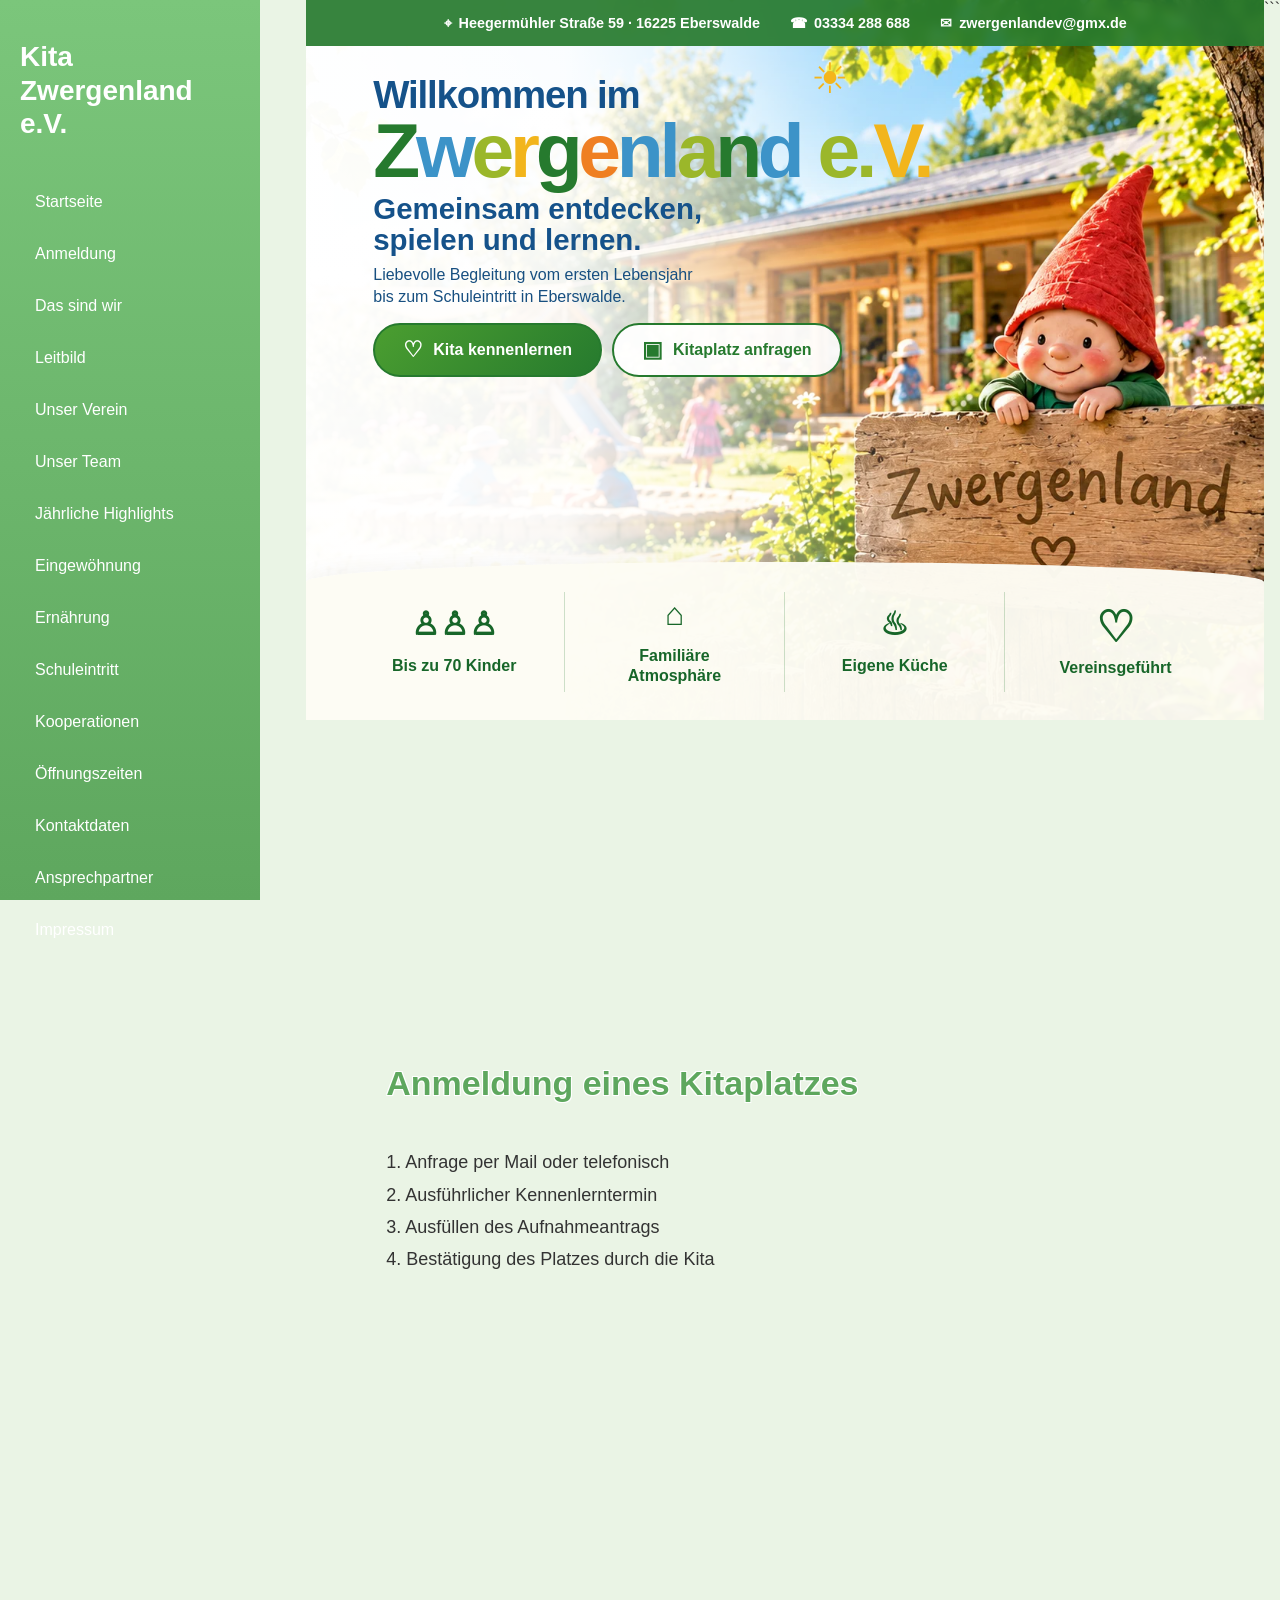
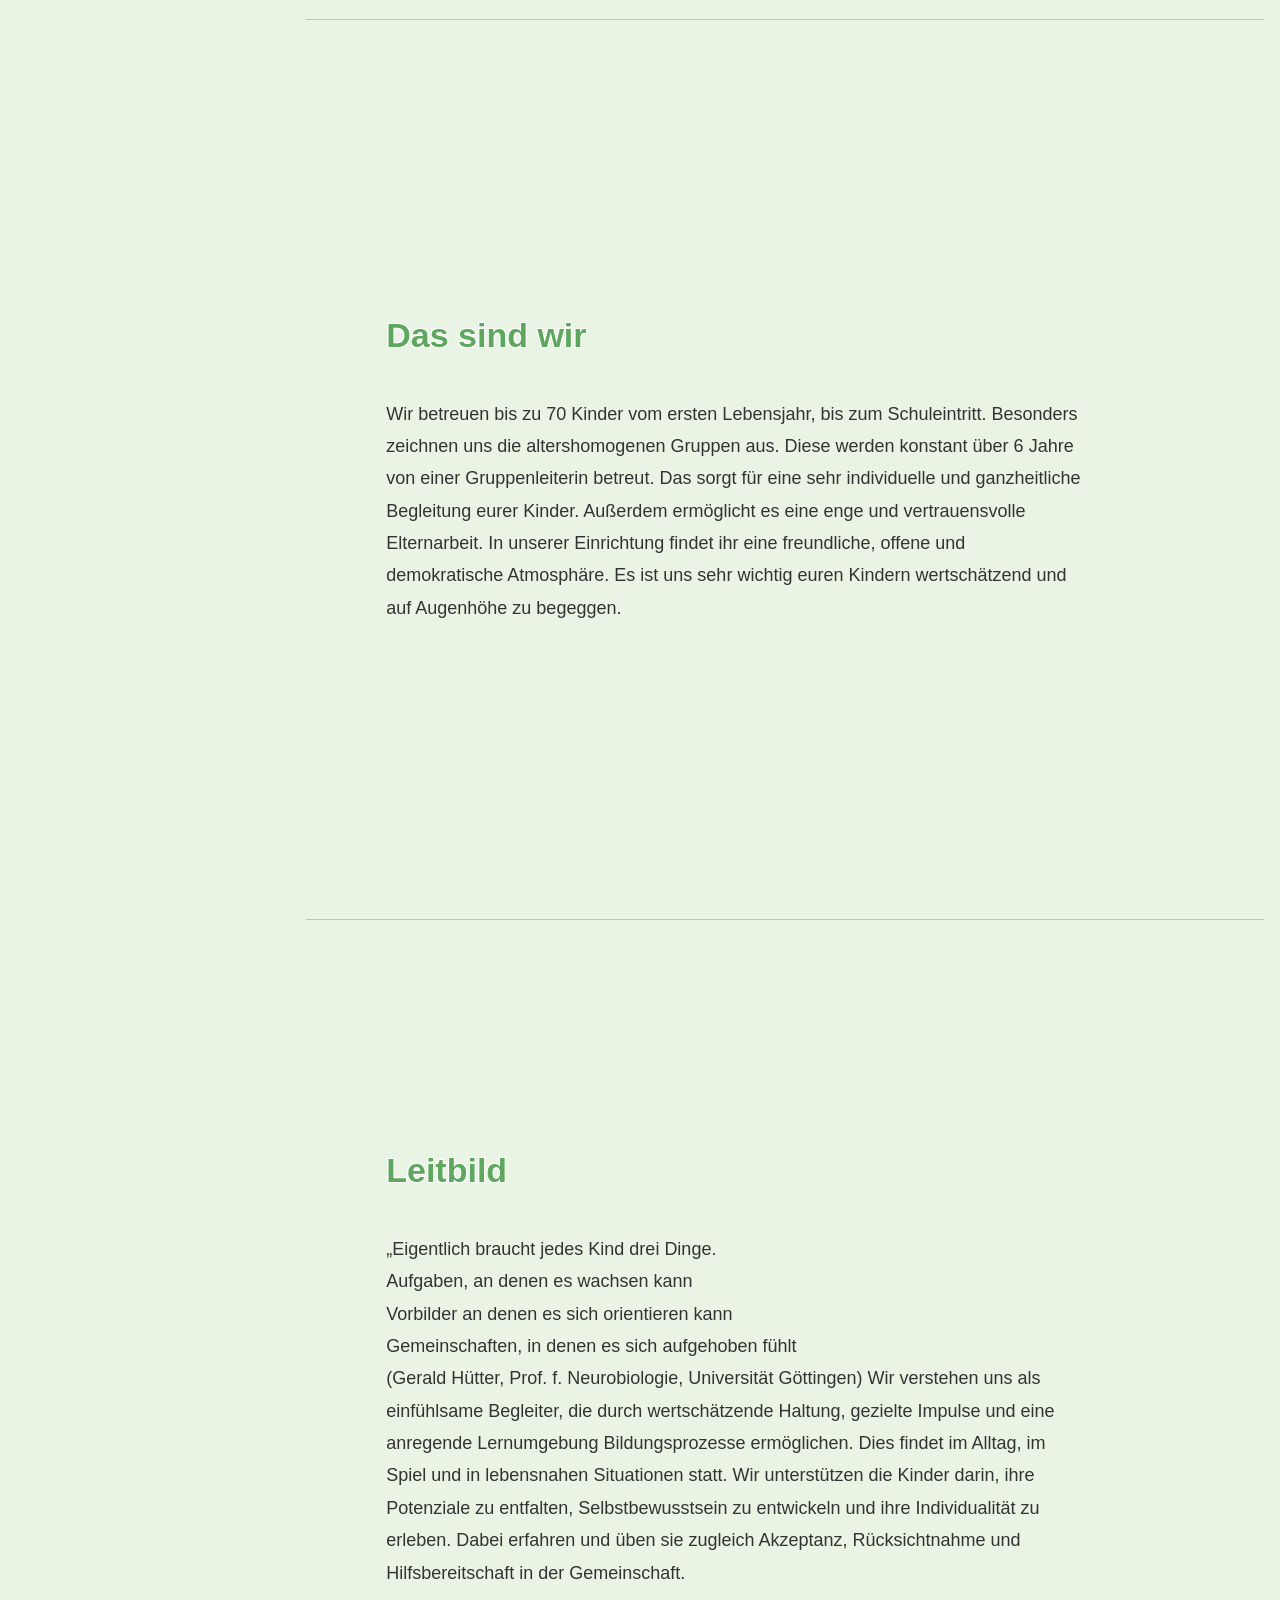
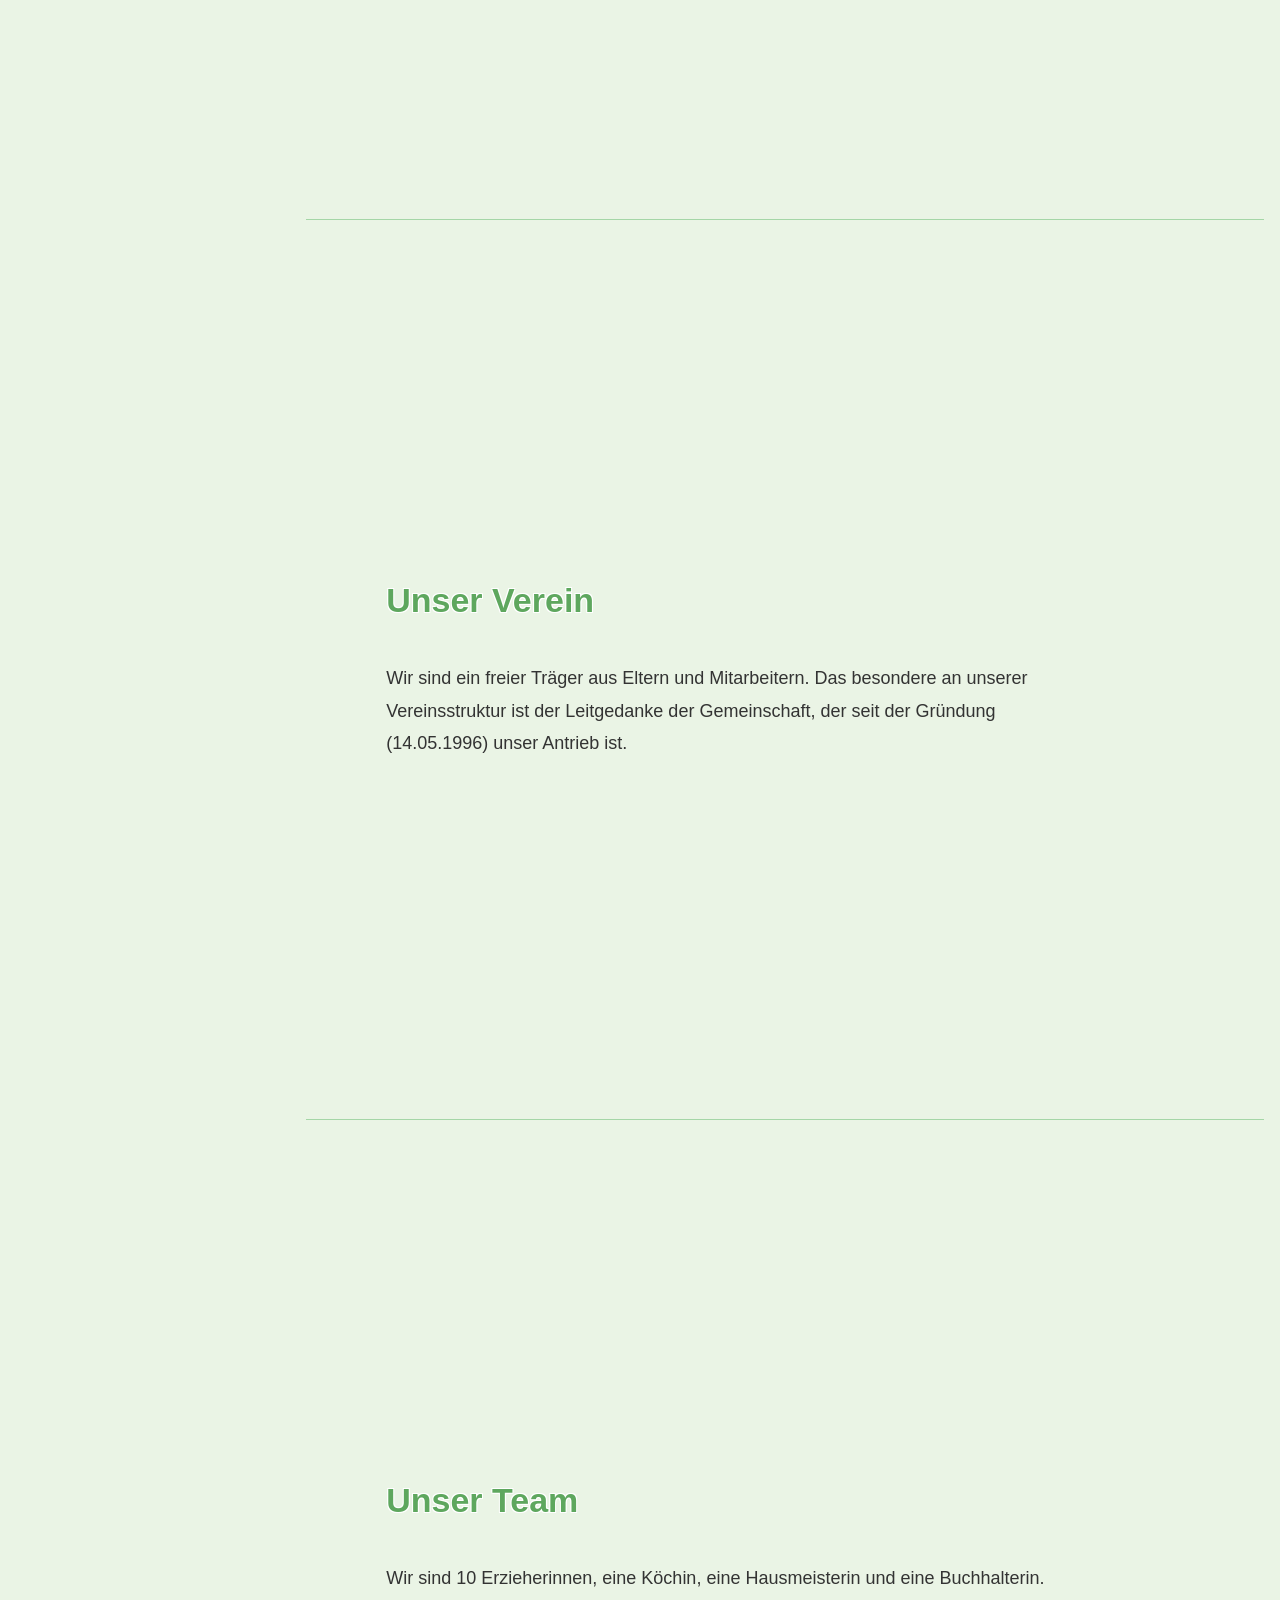
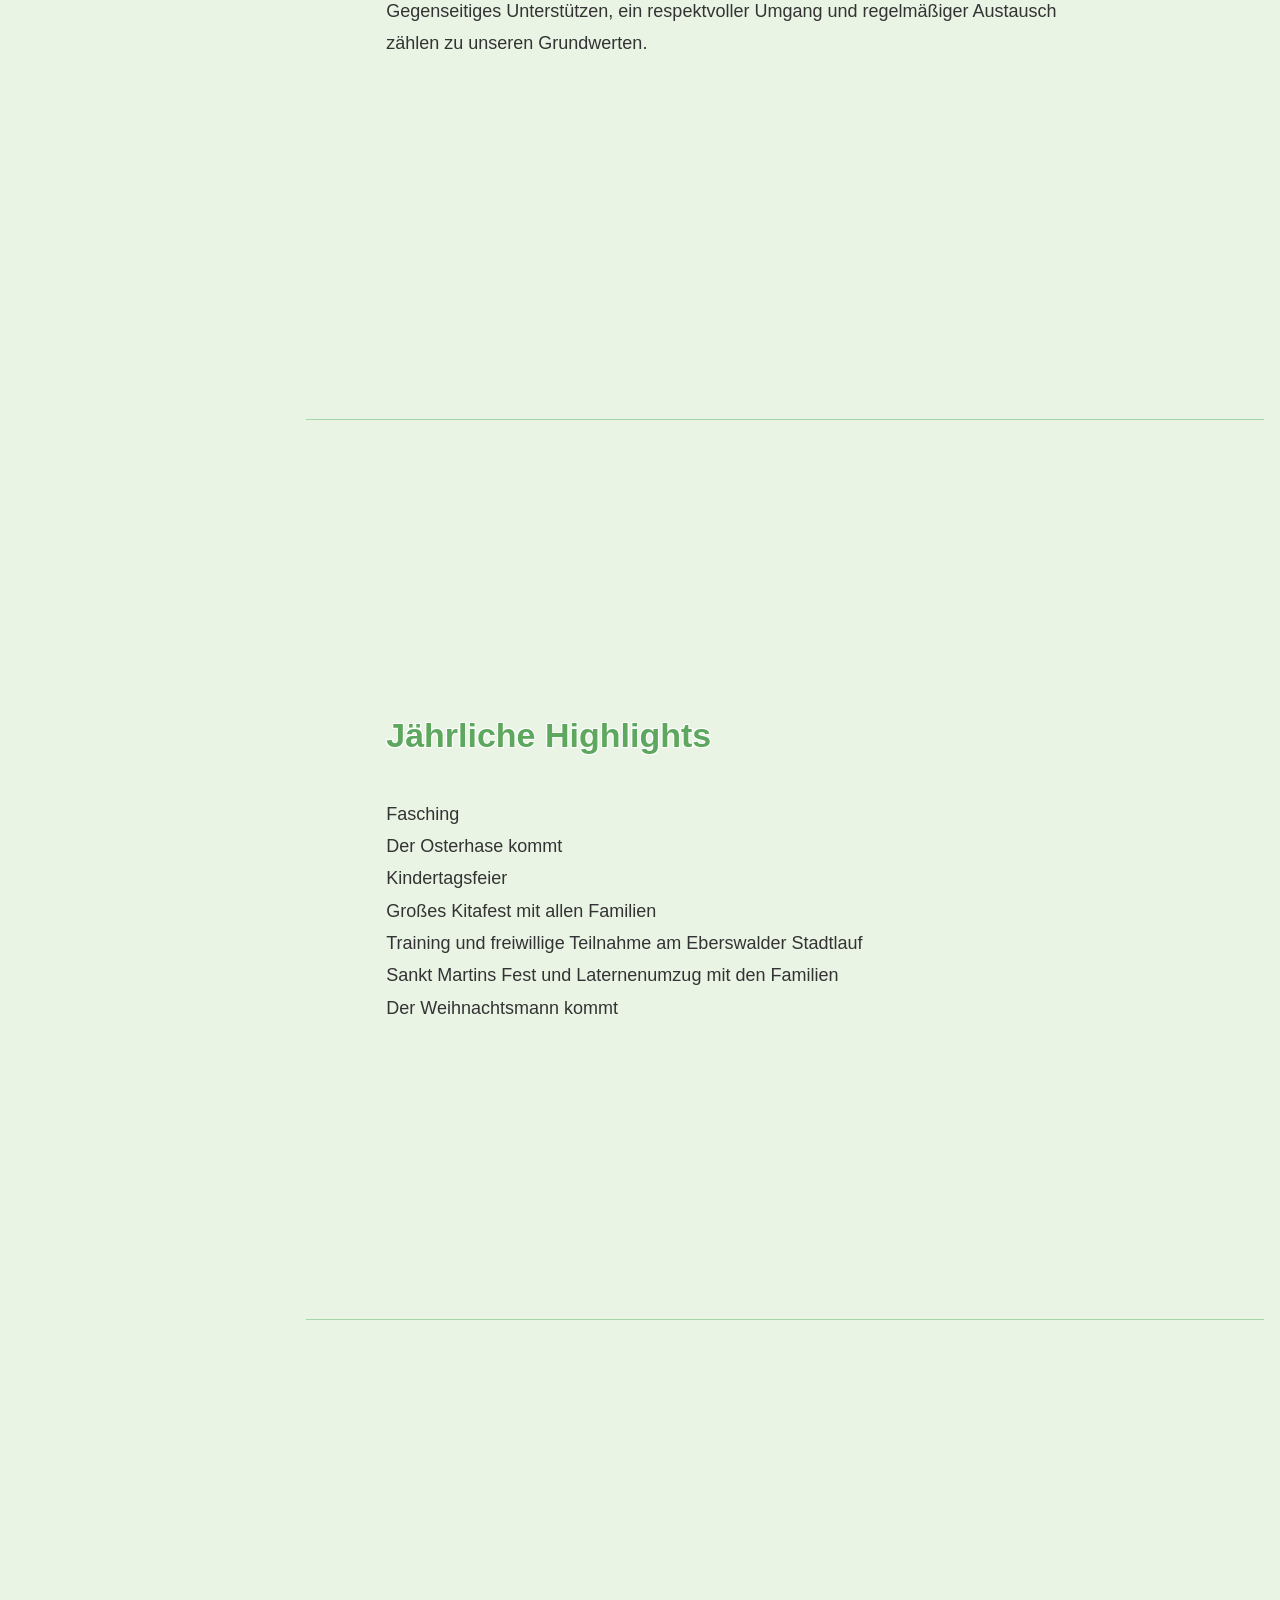
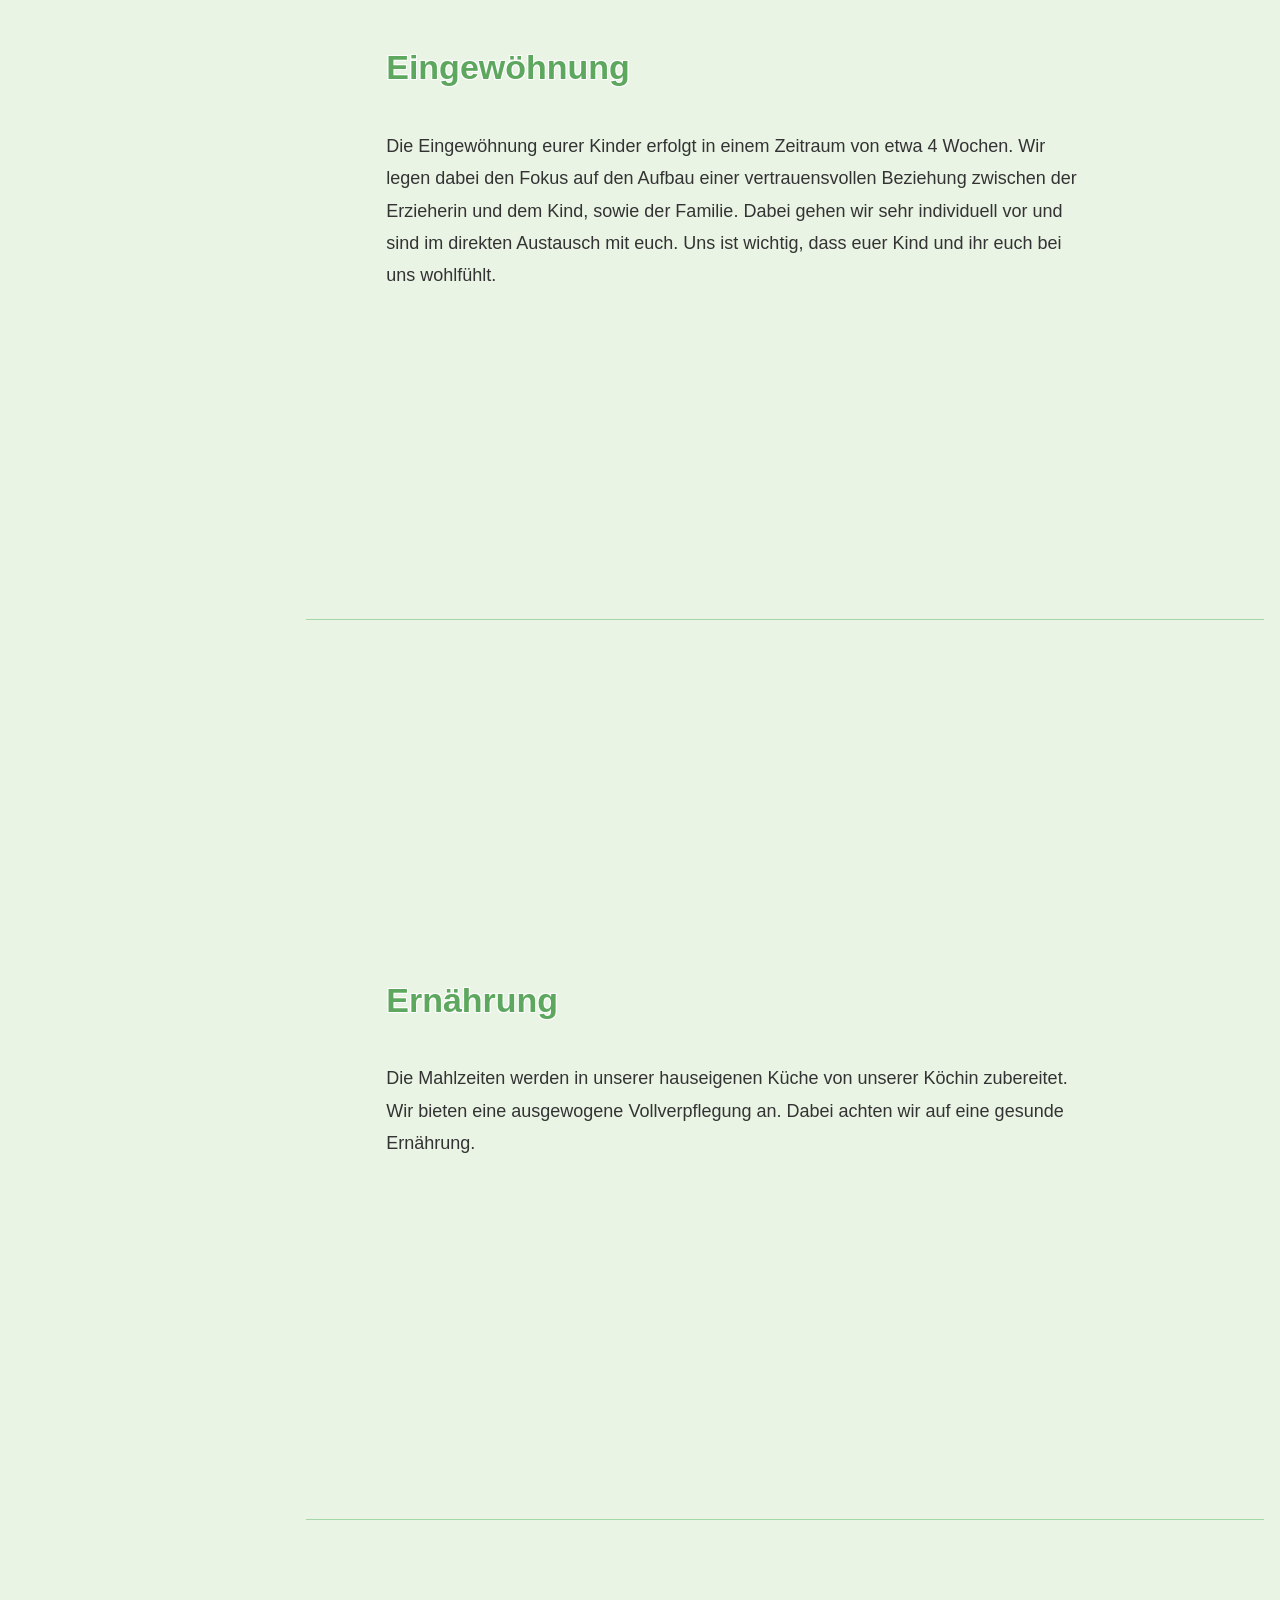
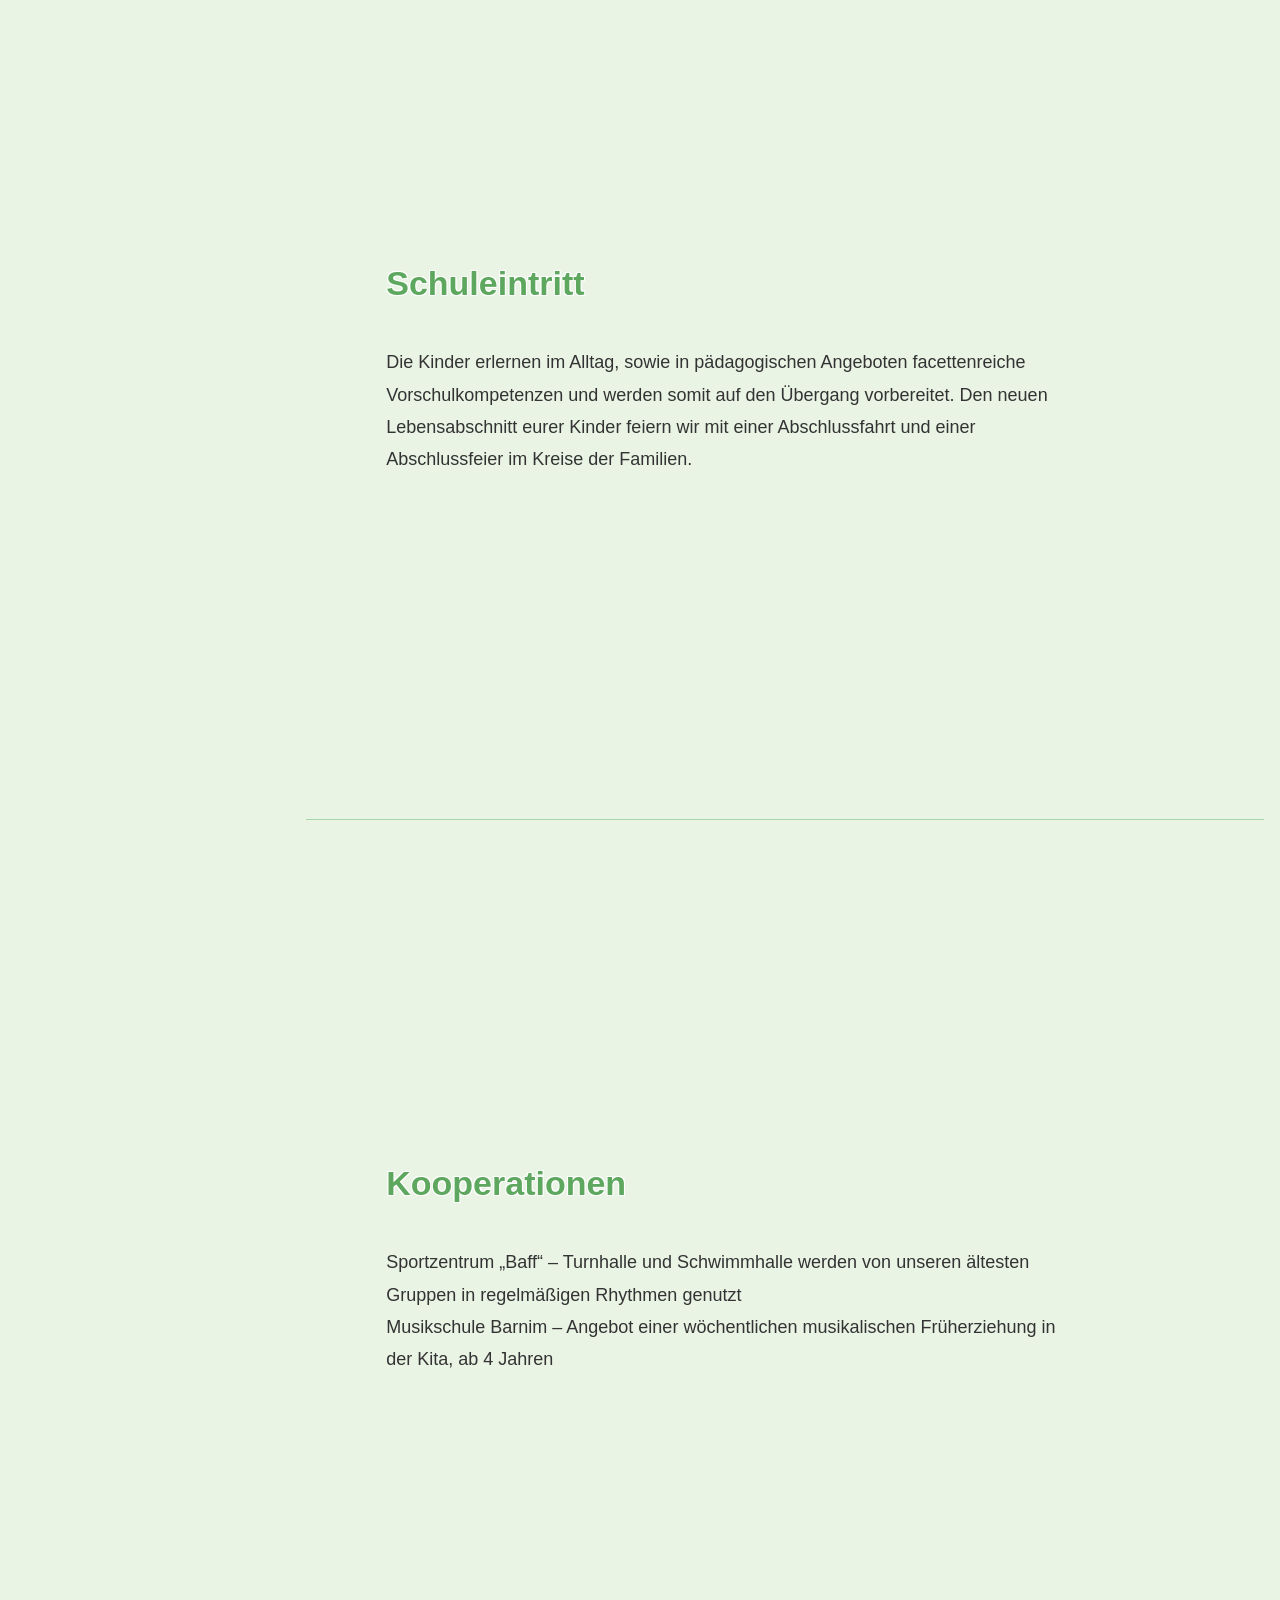
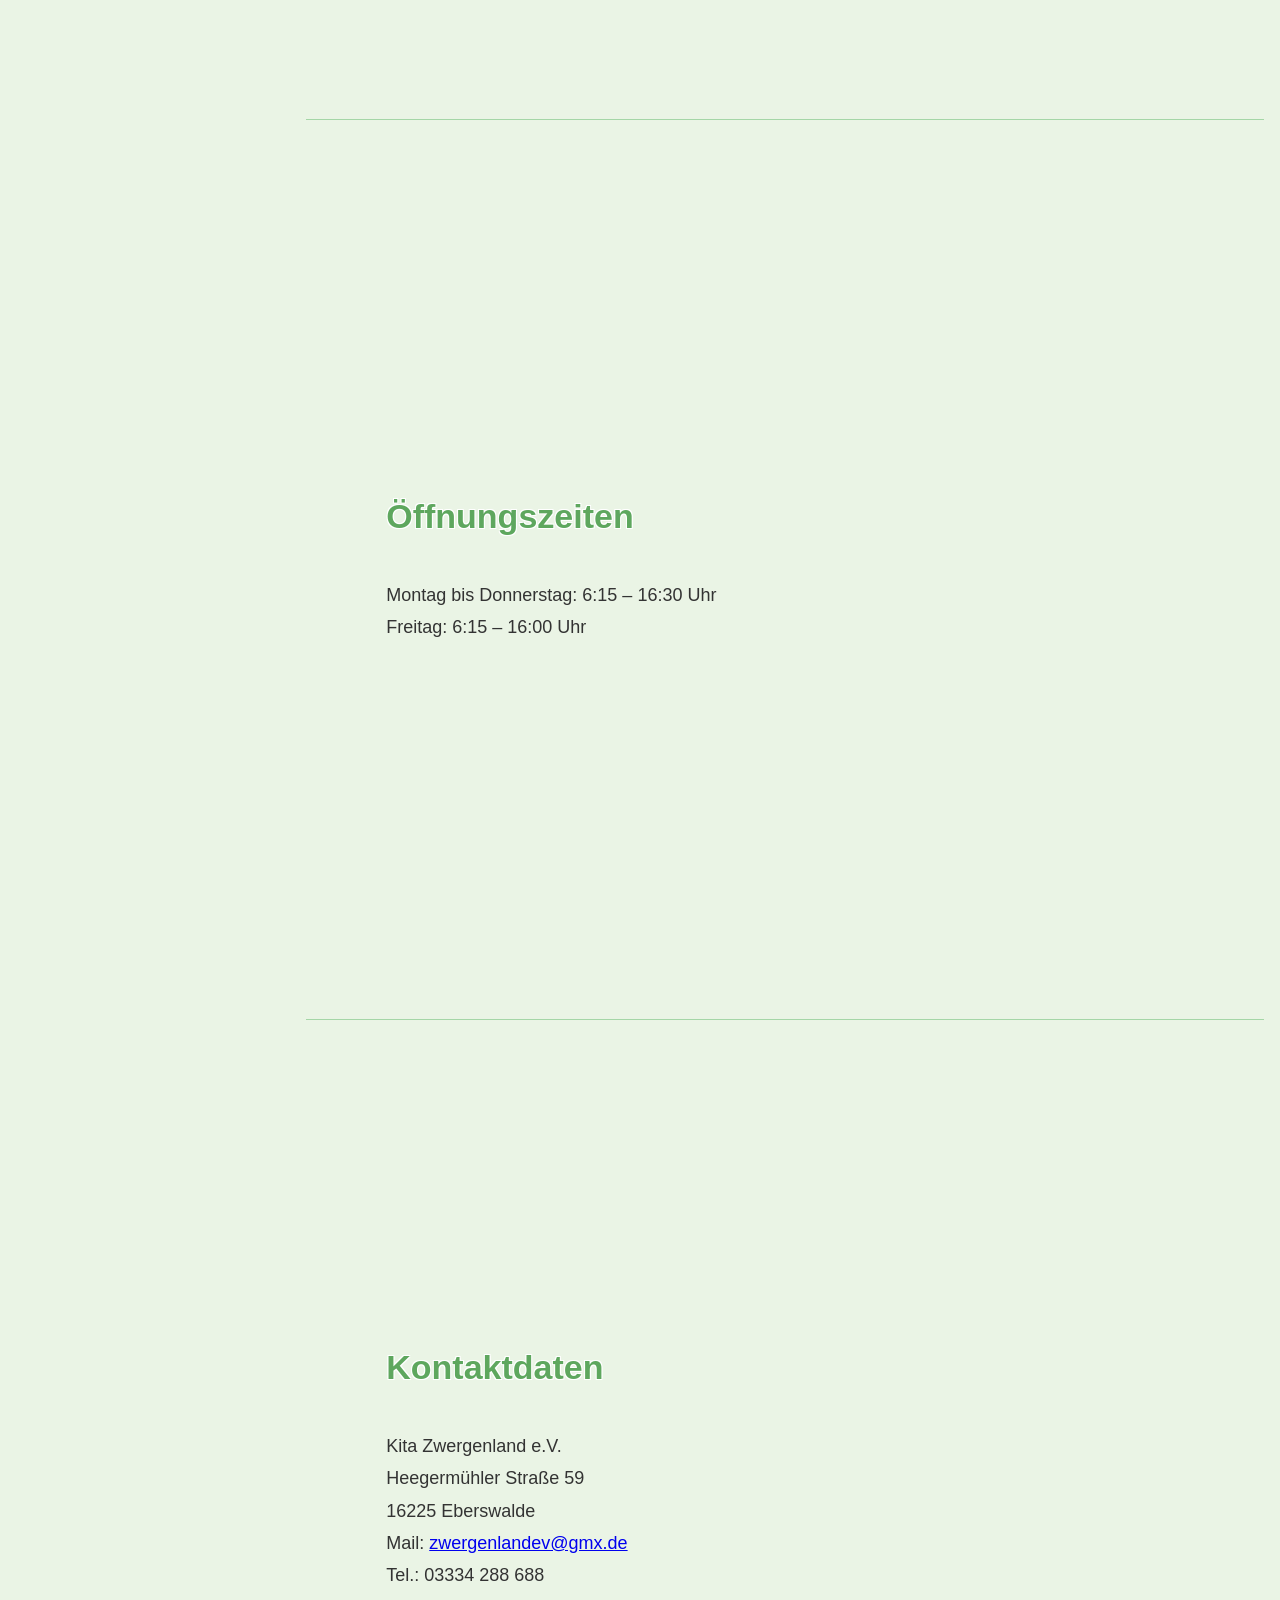
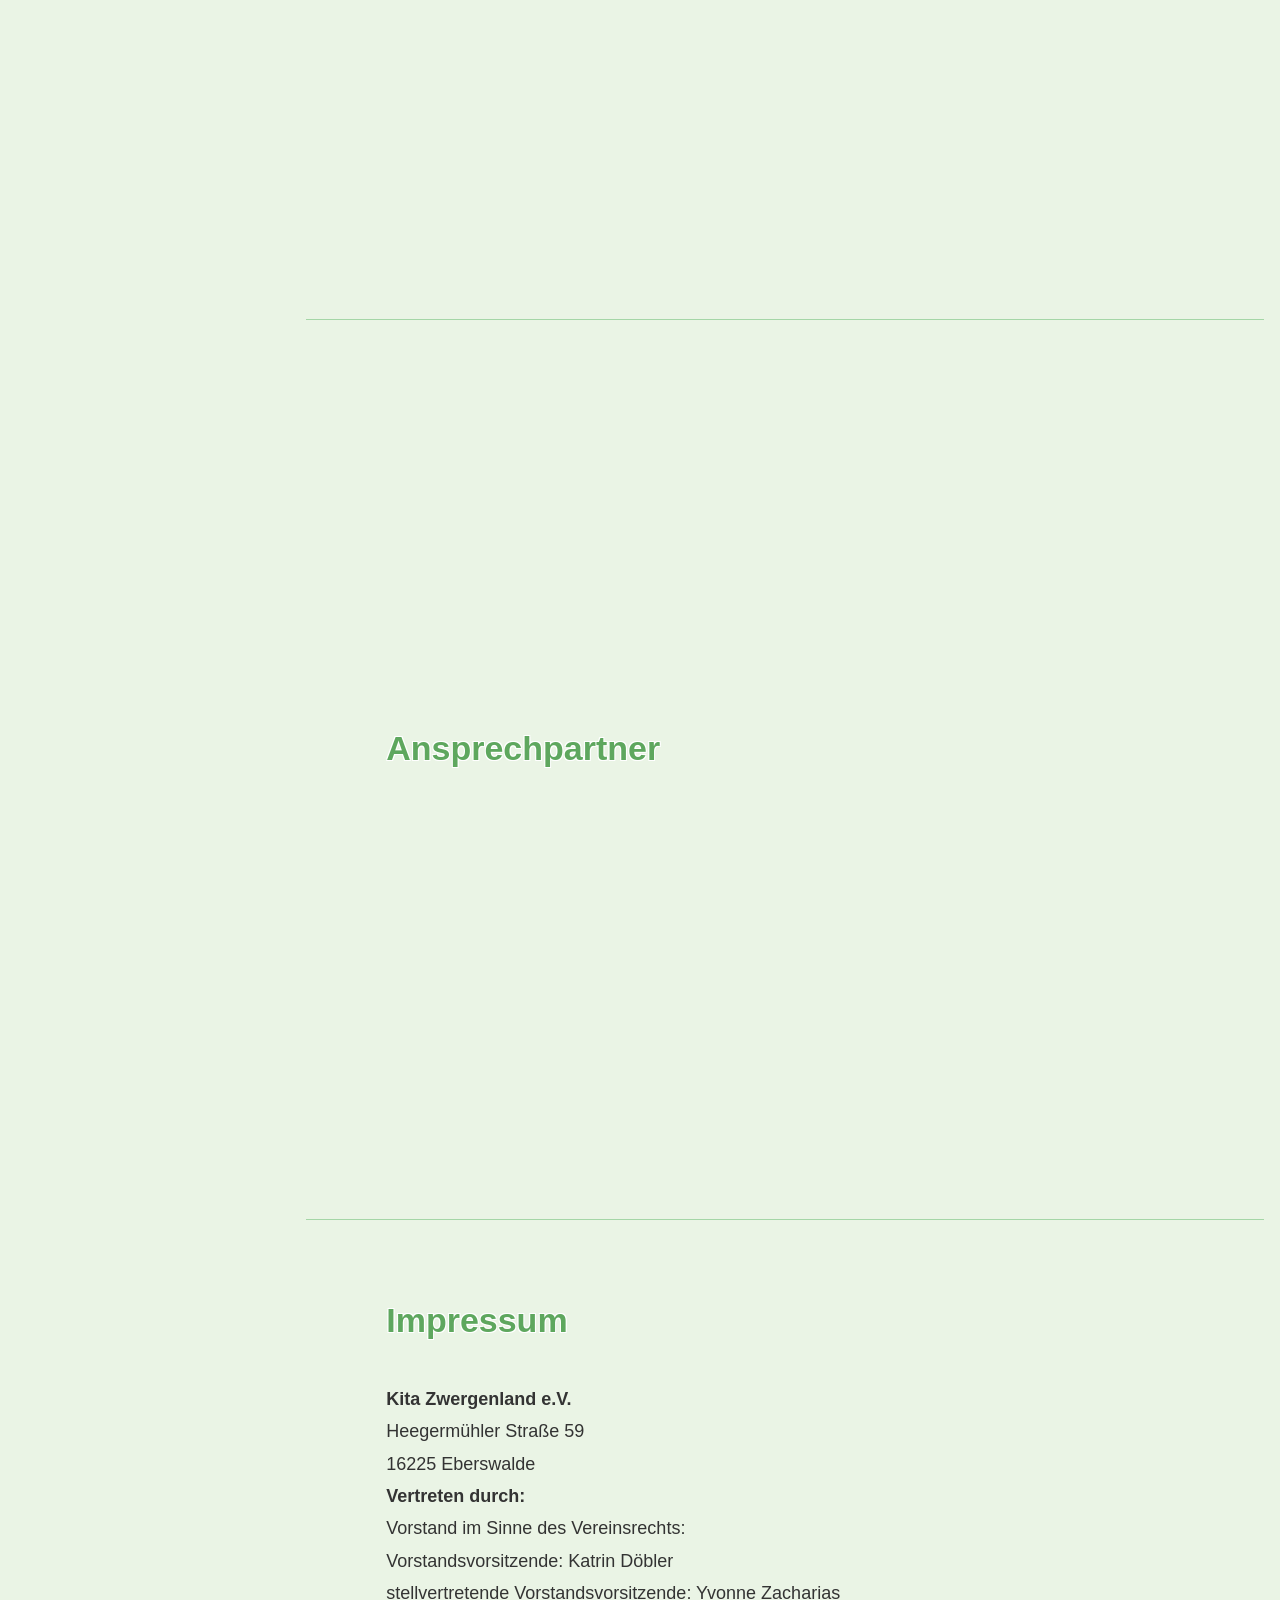
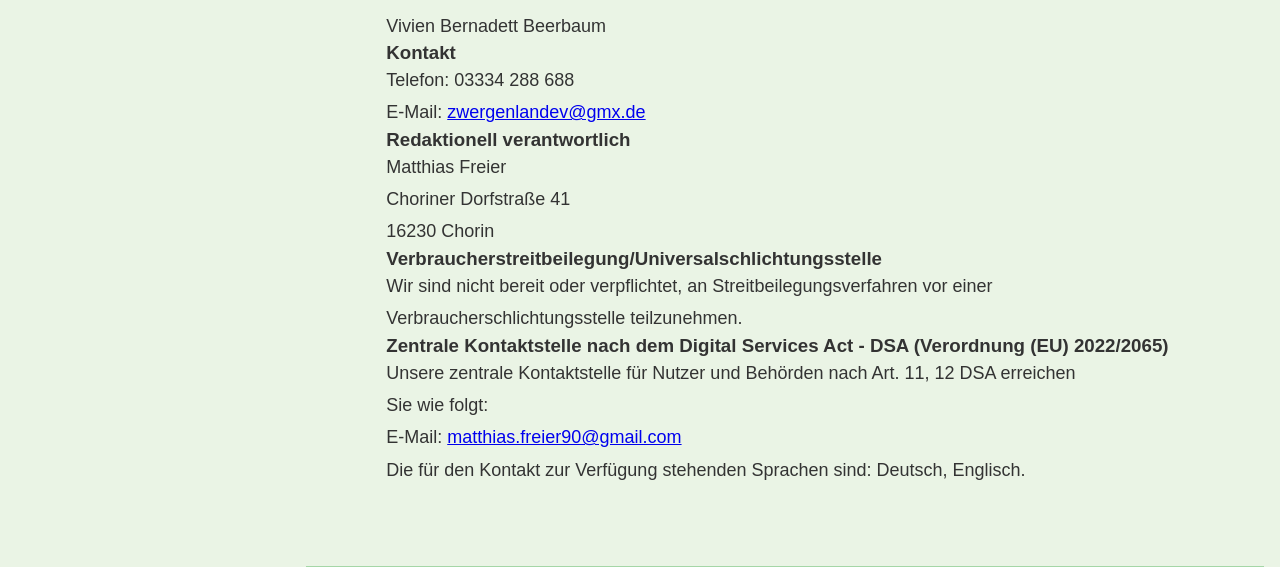
==== commit 2c9425ad: "Update index.html" ====
--- a/index.html
+++ b/index.html
@@ -394,7 +394,7 @@
 
       <p>
         <strong>Vertreten durch:</strong><br>
-        Vorstand im Sinne des Vereinsrechts:
+        Vorstand im Sinne des Vereinsrechts:<br>
         Vorstandsvorsitzende: Katrin Döbler<br>
         stellvertretende Vorstandsvorsitzende: Yvonne Zacharias<br>
         Vivien Bernadett Beerbaum
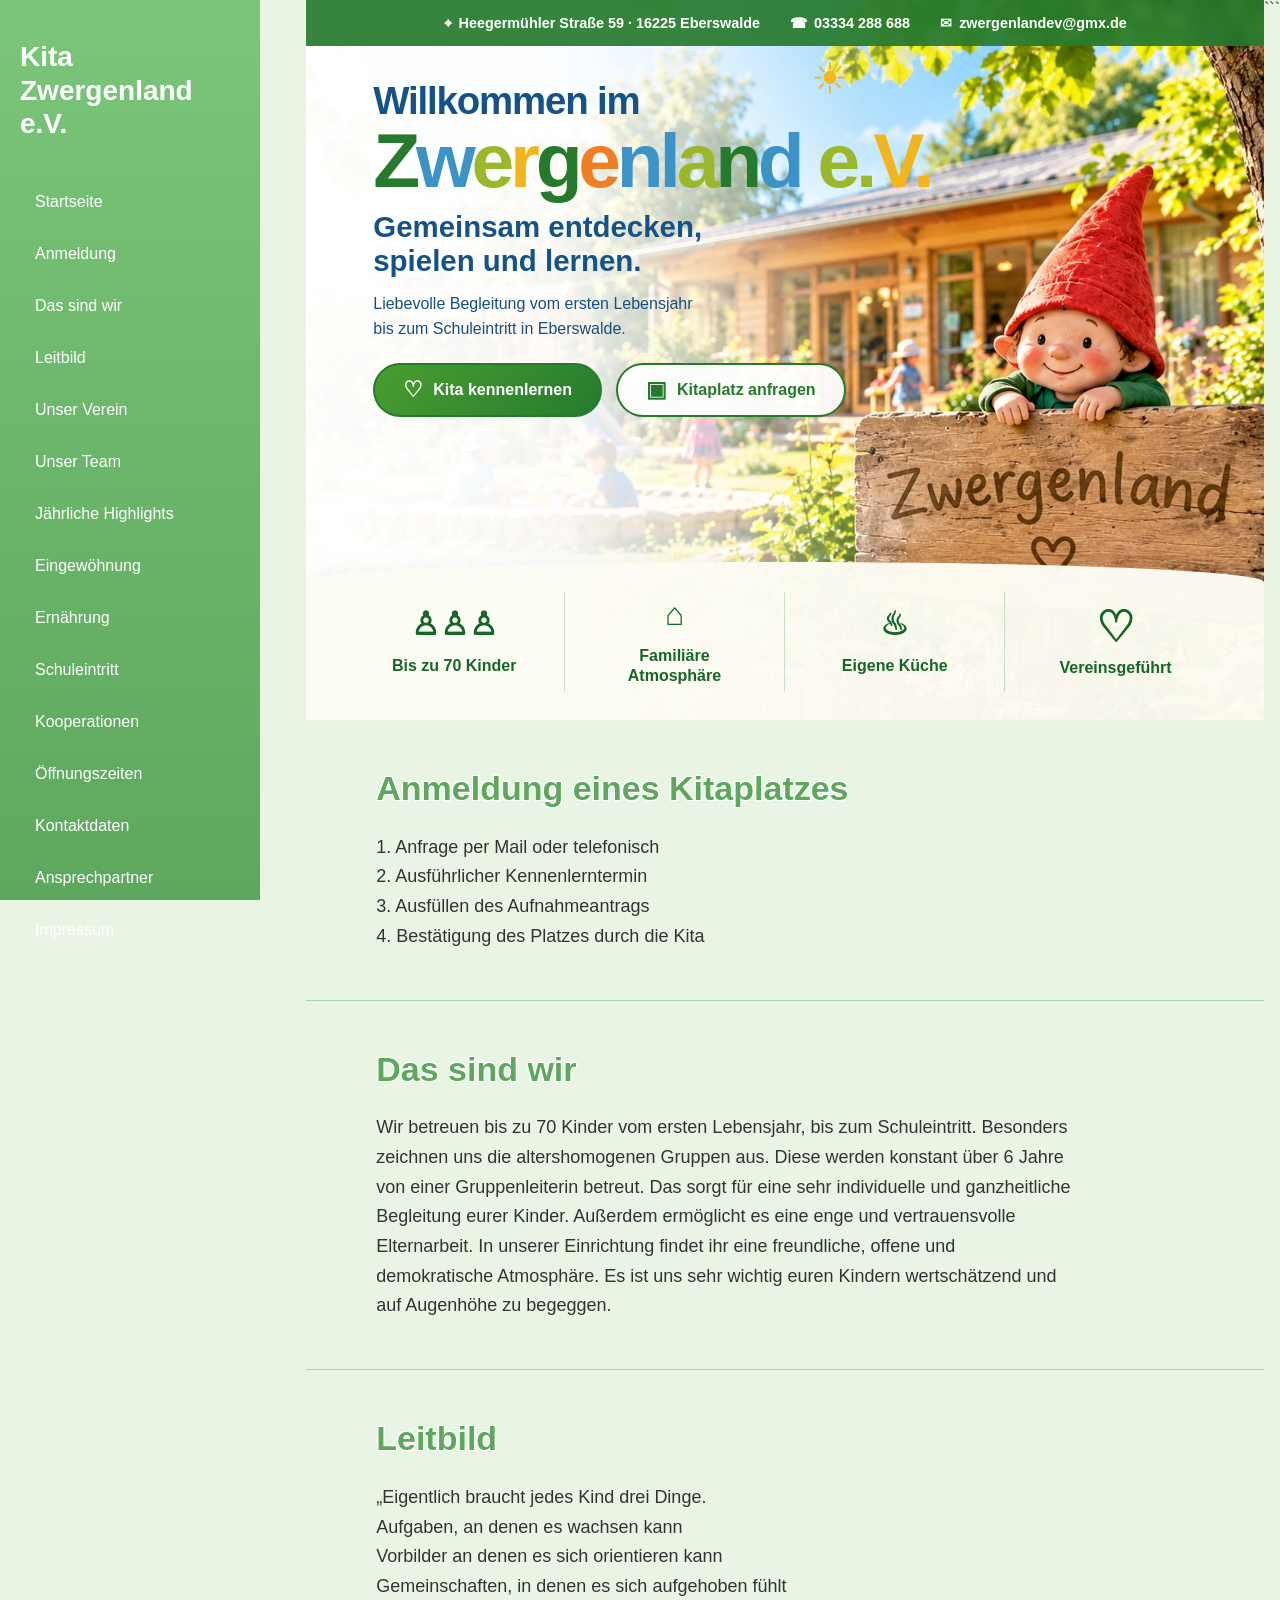
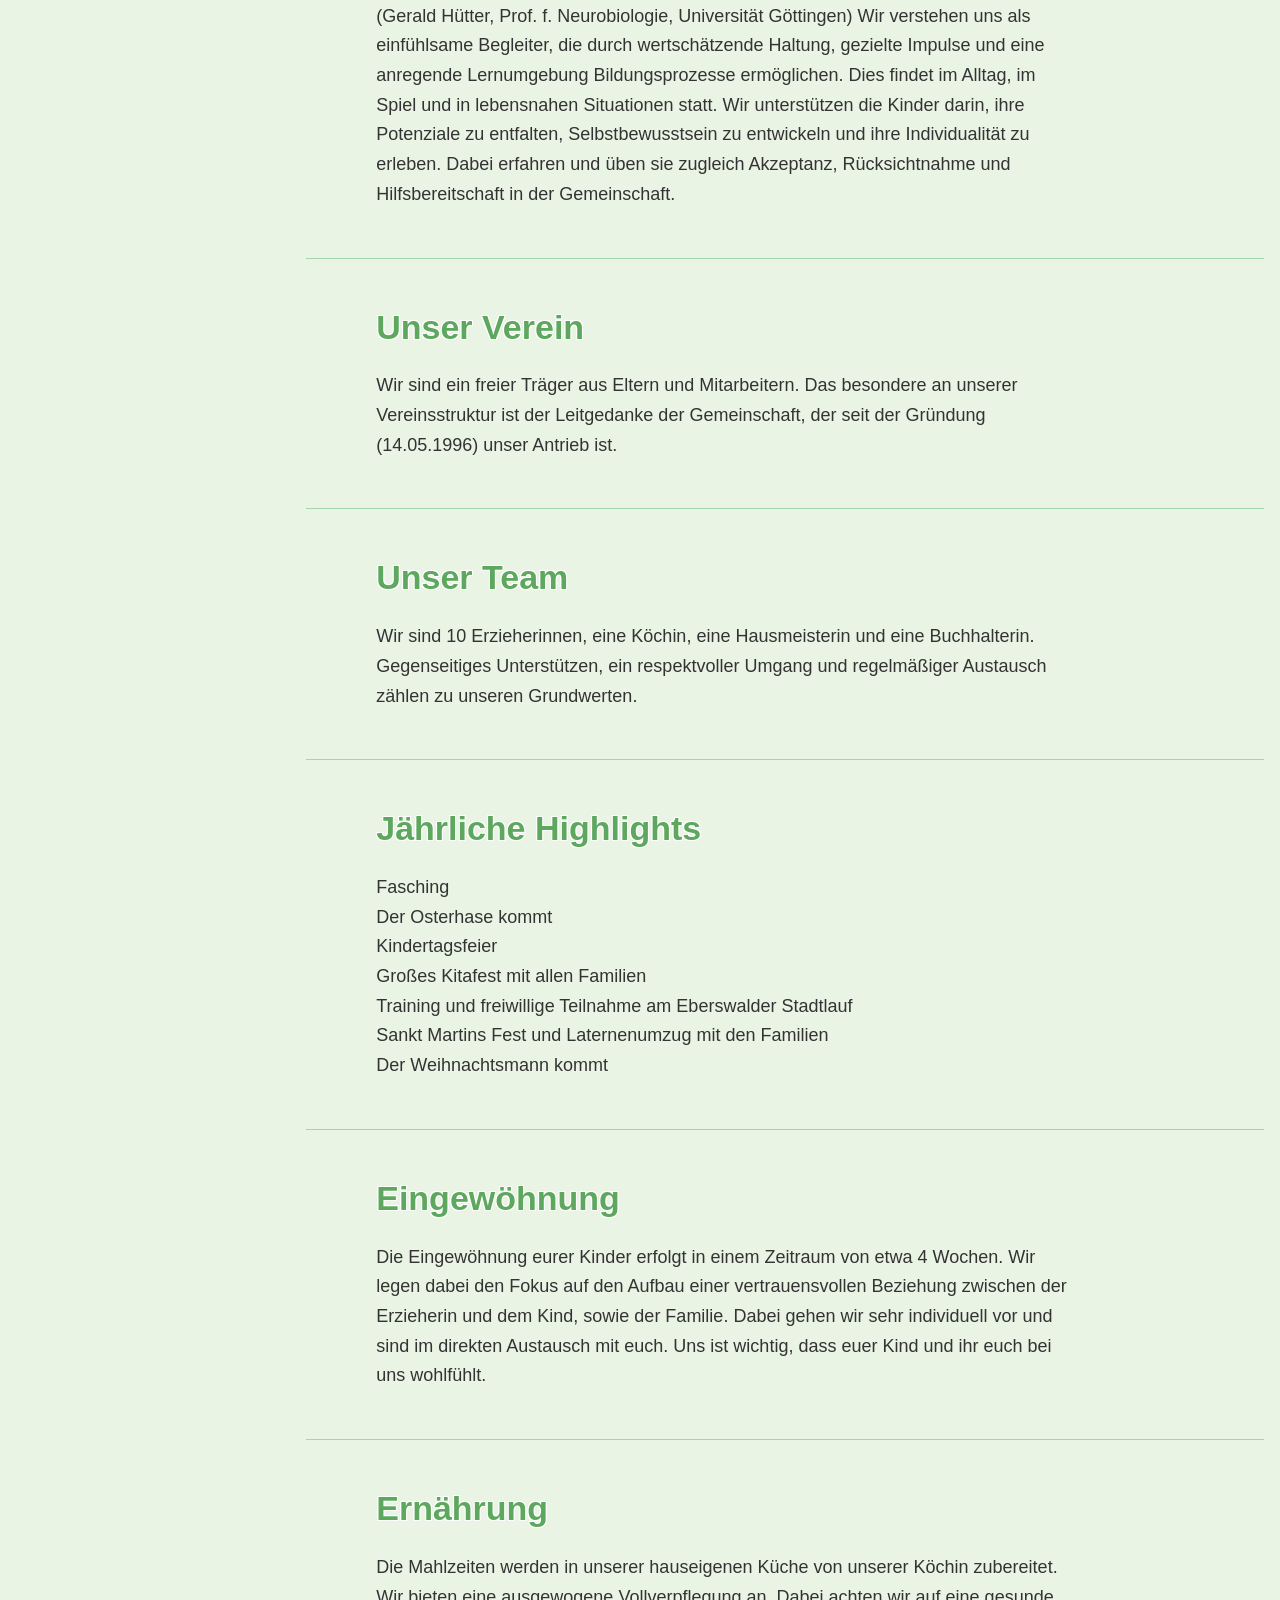
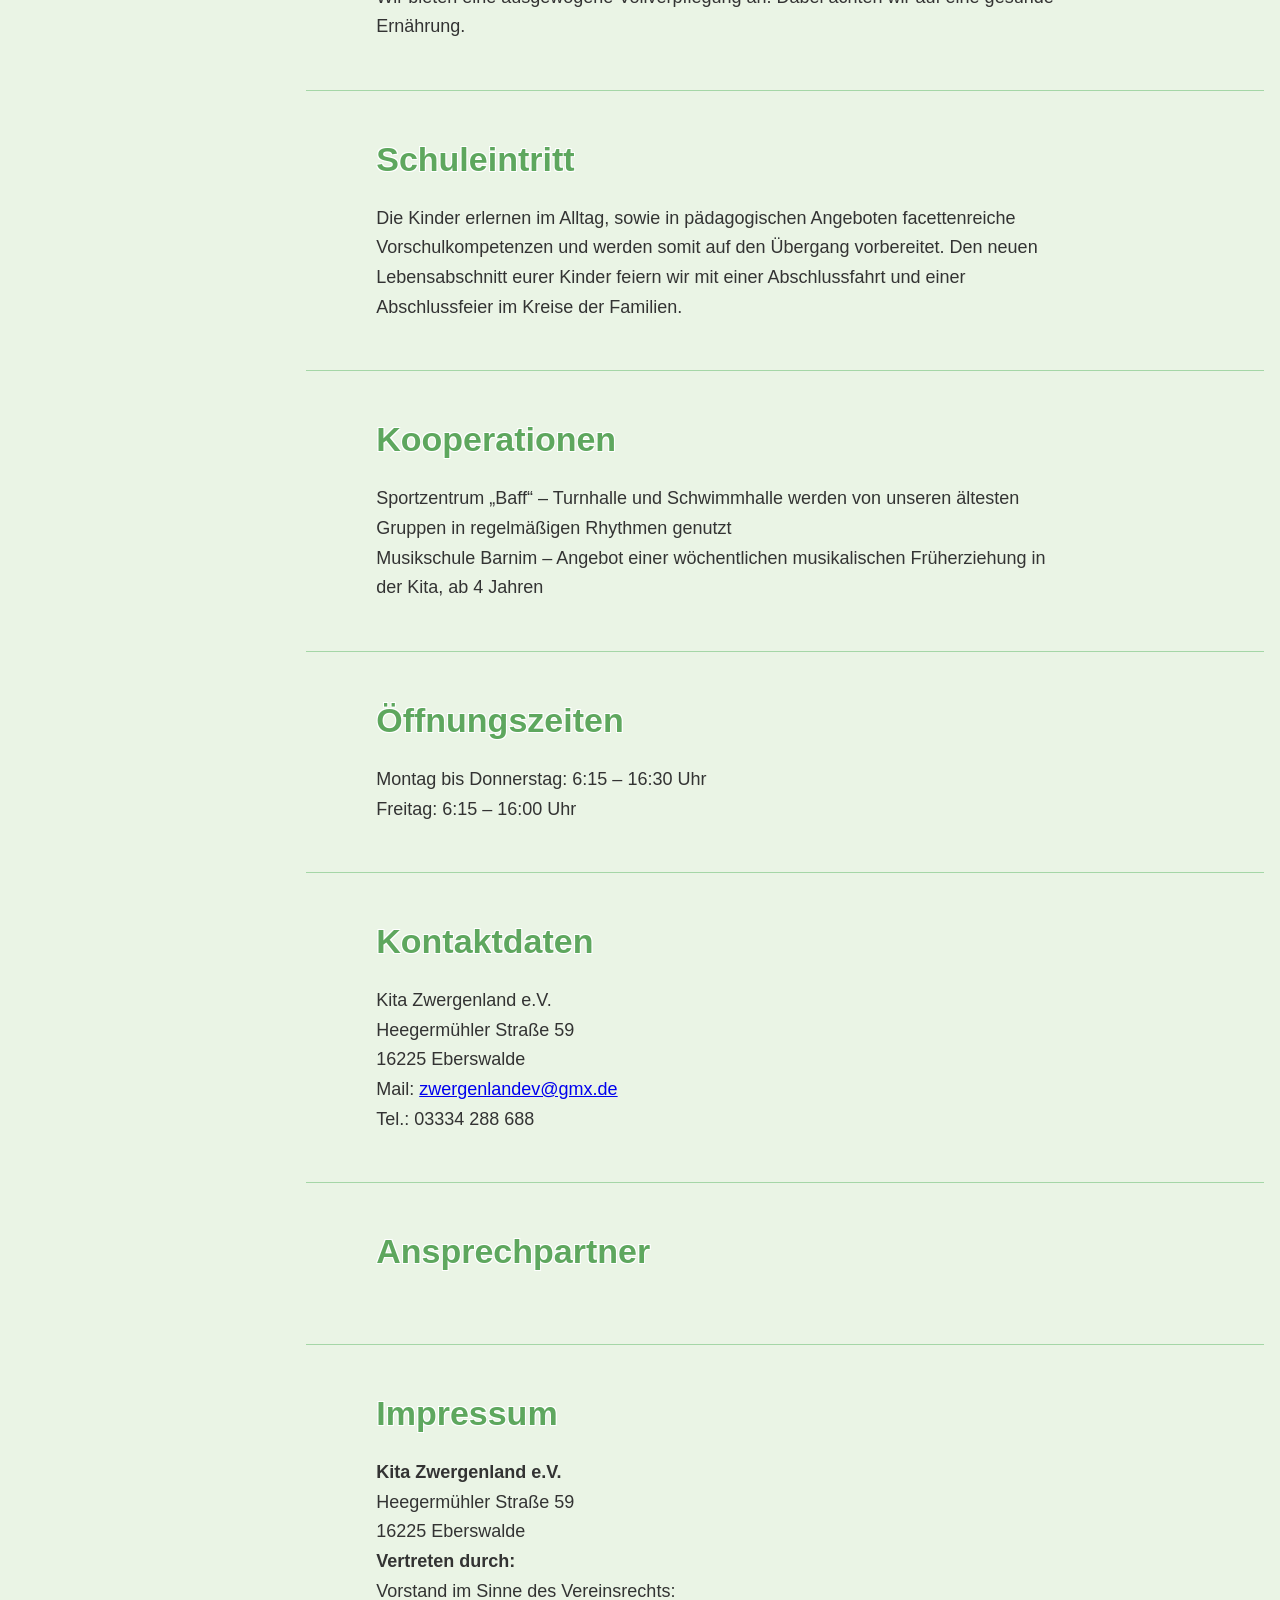
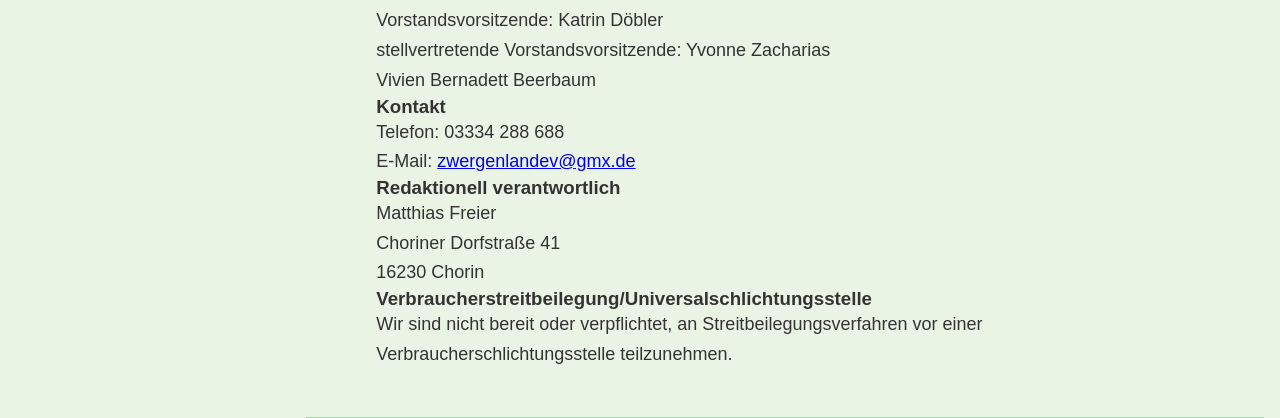
==== commit bcad379a: "Update index.html DSA aus Impressum entfernt" ====
--- a/index.html
+++ b/index.html
@@ -437,30 +437,7 @@
       </p>
 
 
-      <!-- Digital Services Act -->
-
-      <h3>
-        Zentrale Kontaktstelle nach dem Digital Services Act - DSA
-        (Verordnung (EU) 2022/2065)
-      </h3>
-
-      <p>
-        Unsere zentrale Kontaktstelle für Nutzer und Behörden
-        nach Art. 11, 12 DSA erreichen Sie wie folgt:
-      </p>
-
-      <p>
-        E-Mail:
-        <a href="mailto:matthias.freier90@gmail.com">
-          matthias.freier90@gmail.com
-        </a>
-      </p>
-
-      <p>
-        Die für den Kontakt zur Verfügung stehenden Sprachen sind:
-        Deutsch, Englisch.
-      </p>
-
+     
     </section>
 
   </main>
--- a/style.css
+++ b/style.css
@@ -49,6 +49,7 @@
   flex-direction: column;
 }
 
+
 .sidebar h1 {
   margin-bottom: 40px;
   font-size: 28px;
@@ -65,21 +66,26 @@
   flex-direction: column;
   gap: 10px;
 }
+
 
 .sidebar nav a {
   color: white;
   text-decoration: none;
   padding: 12px 15px;
   border-radius: 10px;
-  transition: background 0.3s ease, transform 0.3s ease;
+  transition:
+    background 0.3s ease,
+    transform 0.3s ease;
   font-size: 16px;
 }
+
 
 .sidebar nav a:hover {
   background: rgba(255, 255, 255, 0.2);
   transform: translateX(5px);
 }
 
+
 .sidebar nav a:focus-visible {
   outline: 3px solid #ffffff;
   outline-offset: 2px;
@@ -101,17 +107,18 @@
 ========================================= */
 
 section:not(.hero) {
-  min-height: 100vh;
-  padding: 80px;
+  min-height: auto;
+  padding: 48px 70px;
   display: flex;
   flex-direction: column;
-  justify-content: center;
+  justify-content: flex-start;
   background: #EAF4E5;
   border-bottom: 1px solid #a5d6a7;
 }
 
+
 section:not(.hero) h2 {
-  margin-bottom: 42px;
+  margin-bottom: 24px;
   color: #5ea75e;
   font-size: 34px;
   line-height: 1.2;
@@ -122,10 +129,11 @@
      1px  1px 0 #fff;
 }
 
+
 section:not(.hero) p {
   max-width: 700px;
   font-size: 18px;
-  line-height: 1.8;
+  line-height: 1.65;
 }
 
 
@@ -188,7 +196,6 @@
   left: 0;
   right: 0;
   z-index: 10;
-
   min-height: 46px;
 
   display: flex;
@@ -200,13 +207,13 @@
 
   background: rgba(38, 122, 46, 0.92);
   color: #ffffff;
-
   font-size: 0.9rem;
   font-weight: 600;
 
   backdrop-filter: blur(5px);
   -webkit-backdrop-filter: blur(5px);
 }
+
 
 .hero-contact-item {
   display: inline-flex;
@@ -220,10 +227,12 @@
     transform 0.2s ease;
 }
 
+
 .hero-contact-item:hover {
   opacity: 0.85;
   transform: translateY(-1px);
 }
+
 
 .hero-contact-item:focus-visible {
   outline: 2px solid #ffffff;
@@ -265,7 +274,7 @@
 
 
 /* =========================================
-   Willkommen im
+   "Willkommen im"
 ========================================= */
 
 .hero-welcome {
@@ -313,6 +322,7 @@
   color: #267a2e;
 }
 
+
 .hero-w,
 .hero-n,
 .hero-l,
@@ -320,14 +330,17 @@
   color: #3c93c8;
 }
 
+
 .hero-e,
 .hero-a {
   color: #9bb72a;
 }
 
+
 .hero-r {
   color: #f2b51c;
 }
+
 
 .hero-e2 {
   color: #ef7f22;
@@ -383,17 +396,15 @@
   gap: 14px;
 }
 
+
 .hero-button {
   display: inline-flex;
   align-items: center;
   justify-content: center;
-
   min-height: 54px;
   padding: 0 28px;
-
   border: 2px solid var(--hero-green);
   border-radius: 999px;
-
   font-size: 1rem;
   font-weight: 700;
   text-decoration: none;
@@ -403,6 +414,7 @@
     box-shadow 0.2s ease,
     background-color 0.2s ease;
 }
+
 
 .hero-button span {
   margin-right: 10px;
@@ -489,20 +501,17 @@
   flex-direction: column;
   align-items: center;
   justify-content: center;
-
   min-height: 100px;
   padding: 0 20px;
-
   color: var(--hero-dark-green);
   font-size: 1rem;
   font-weight: 700;
   line-height: 1.25;
   text-align: center;
 
-  border-right:
-    1px solid
-    rgba(38, 122, 46, 0.22);
-}
+  border-right: 1px solid rgba(38, 122, 46, 0.22);
+}
+
 
 .hero-feature:last-child {
   border-right: 0;
@@ -518,6 +527,7 @@
   line-height: 1;
 }
 
+
 .hero-heart {
   font-size: 2.7rem;
 }
@@ -534,31 +544,40 @@
     padding: 30px 15px;
   }
 
+
   .sidebar h1 {
     font-size: 24px;
   }
+
 
   .sidebar nav a {
     font-size: 14px;
     padding: 10px 12px;
   }
 
+
   .content {
     margin-left: 220px;
     width: calc(100% - 220px);
   }
 
+
   section:not(.hero) {
-    padding: 60px;
-  }
+    min-height: auto;
+    padding: 42px 40px;
+    justify-content: flex-start;
+  }
+
 
   section:not(.hero) h2 {
     font-size: 34px;
   }
 
+
   .hero {
     min-height: 700px;
   }
+
 
   .hero-content {
     width: 62%;
@@ -570,22 +589,27 @@
       6%;
   }
 
+
   .hero-background {
     background-position: 62% center;
   }
 
+
   .hero-sun {
     right: 40px;
   }
 
+
   .hero-title {
     font-size: clamp(3.2rem, 6vw, 5.5rem);
   }
+
 
   .hero-feature {
     padding: 0 12px;
     font-size: 0.9rem;
   }
+
 }
 
 
@@ -598,6 +622,7 @@
   body {
     flex-direction: column;
   }
+
 
   .sidebar {
     width: 100%;
@@ -609,11 +634,13 @@
     box-shadow: 0 2px 10px rgba(0, 0, 0, 0.1);
   }
 
+
   .sidebar h1 {
     margin-bottom: 15px;
     font-size: 24px;
     text-align: center;
   }
+
 
   .sidebar nav {
     flex-direction: row;
@@ -626,9 +653,11 @@
     -webkit-overflow-scrolling: touch;
   }
 
+
   .sidebar nav::-webkit-scrollbar {
     display: none;
   }
+
 
   .sidebar nav a {
     flex: 0 0 auto;
@@ -638,9 +667,11 @@
     font-size: 14px;
   }
 
+
   .sidebar nav a:hover {
     transform: none;
   }
+
 
   .content {
     width: 100%;
@@ -648,14 +679,17 @@
     margin-top: 150px;
   }
 
+
   section:not(.hero) {
     min-height: auto;
     padding: 60px 25px;
   }
 
+
   section:not(.hero) h2 {
     font-size: 30px;
   }
+
 
   section:not(.hero) p {
     font-size: 16px;
@@ -663,9 +697,9 @@
   }
 
 
-  /* -----------------------------------------
-     Mobile Hero
-  ----------------------------------------- */
+  /* =====================================================
+     MODERNER MOBILE HERO
+  ===================================================== */
 
   .hero {
     position: relative;
@@ -678,6 +712,7 @@
     background: #f8f8f5;
   }
 
+
   .hero-contact {
     position: relative;
     top: auto;
@@ -693,6 +728,7 @@
     gap: 20px;
 
     padding: 9px 14px;
+
     background: #267a2e;
     color: #ffffff;
     font-size: 0.78rem;
@@ -701,9 +737,11 @@
     z-index: 20;
   }
 
+
   .hero-contact-item:first-child {
     display: none;
   }
+
 
   .hero-contact-item {
     display: inline-flex;
@@ -714,6 +752,7 @@
     text-decoration: none;
   }
 
+
   .hero-background {
     position: relative;
     order: 1;
@@ -721,18 +760,17 @@
     right: auto;
     bottom: auto;
     left: auto;
-
     width: 100%;
     height: 105vw;
     min-height: 360px;
     max-height: 560px;
-
     background-image: url("zwergenland-hero-mobile.webp");
     background-size: cover;
     background-position: center 42%;
     background-repeat: no-repeat;
     z-index: 1;
   }
+
 
   .hero-background::after {
     content: "";
@@ -752,6 +790,7 @@
     pointer-events: none;
   }
 
+
   .hero-content {
     position: relative;
     order: 2;
@@ -759,18 +798,18 @@
     max-width: 520px;
     margin: -55px auto 0;
     padding: 27px 20px 26px;
-
     background: rgba(255, 255, 255, 0.98);
     border-radius: 24px 24px 0 0;
-
     box-shadow: 0 -8px 30px rgba(0, 0, 0, 0.08);
     text-align: center;
     z-index: 5;
   }
 
+
   .hero-sun {
     display: none;
   }
+
 
   .hero-welcome {
     margin: 0 0 5px;
@@ -781,6 +820,7 @@
     text-transform: uppercase;
   }
 
+
   .hero-title {
     margin: 0;
     font-size: clamp(2.7rem, 12vw, 4rem);
@@ -789,6 +829,7 @@
     white-space: nowrap;
   }
 
+
   .hero-claim {
     margin: 13px 0 0;
     color: #3e3e3e;
@@ -797,6 +838,7 @@
     font-weight: 700;
   }
 
+
   .hero-description {
     margin: 9px auto 0;
     max-width: 330px;
@@ -805,11 +847,13 @@
     line-height: 1.5;
   }
 
+
   .hero-buttons {
     display: block;
     width: 100%;
     margin: 19px auto 0;
   }
+
 
   .hero-button {
     width: 100%;
@@ -823,9 +867,11 @@
     box-shadow: 0 5px 14px rgba(38, 122, 46, 0.18);
   }
 
+
   .hero-button-secondary {
     display: none;
   }
+
 
   .hero-features {
     position: relative;
@@ -838,6 +884,7 @@
     background: #f8f8f5;
     z-index: 4;
   }
+
 
   .hero-feature {
     min-height: 70px;
@@ -856,6 +903,7 @@
     text-align: center;
   }
 
+
   .hero-feature-icon {
     min-height: 0;
     margin: 0 0 5px;
@@ -864,6 +912,7 @@
     line-height: 1;
   }
 
+
   .hero-heart {
     color: #d56b72;
     font-size: 1.25rem;
@@ -881,41 +930,50 @@
     padding: 12px;
   }
 
+
   .sidebar h1 {
     font-size: 20px;
   }
+
 
   .sidebar nav a {
     padding: 8px 12px;
     font-size: 13px;
   }
 
+
   .content {
     margin-top: 135px;
   }
 
+
   section:not(.hero) {
     padding: 50px 20px;
   }
 
+
   section:not(.hero) h2 {
     font-size: 26px;
   }
 
+
   section:not(.hero) p {
     font-size: 15px;
   }
+
 
   .hero-contact {
     gap: 14px;
     font-size: 0.72rem;
   }
+
 
   .hero-background {
     height: 108vw;
     min-height: 330px;
     background-position: center 40%;
   }
+
 
   .hero-content {
     width: calc(100% - 22px);
@@ -924,17 +982,21 @@
     border-radius: 22px 22px 0 0;
   }
 
+
   .hero-title {
     font-size: clamp(2.45rem, 12vw, 3.2rem);
   }
 
+
   .hero-claim {
     font-size: 1rem;
   }
 
+
   .hero-description {
     font-size: 0.84rem;
   }
+
 
   .hero-feature {
     min-height: 66px;
@@ -953,13 +1015,16 @@
     height: 360px;
   }
 
+
   .hero-title {
     font-size: 2.7rem;
   }
 
+
   .hero-features {
     grid-template-columns: 1fr;
   }
+
 
   .hero-feature {
     min-height: 85px;
@@ -978,64 +1043,58 @@
     scroll-behavior: auto;
   }
 
+
   .sidebar nav a,
   .hero-button {
     transition: none;
   }
 
+
   .hero-button:hover,
   .sidebar nav a:hover {
     transform: none;
   }
+
 }
 
 
 /* =========================================================
-   LAPTOP / DESKTOP – DEUTLICH KOMPAKTERER HERO
-   Reduzierte Abstände zwischen allen Textblöcken
+   FEINSCHLIFF – DESKTOP-HERO
+   Kompaktere Abstände zwischen den Textblöcken
 ========================================================= */
 
 @media (min-width: 769px) {
 
   .hero-content {
-    padding-top: 76px;
-    padding-bottom: 155px;
-  }
+    padding-top: 82px;
+  }
+
 
   .hero-welcome {
-    margin-top: 0;
-    margin-bottom: 2px;
-    line-height: 1;
-  }
+    margin-bottom: 4px;
+  }
+
 
   .hero-title {
-    margin-top: 0;
-    margin-bottom: 7px;
-    line-height: 0.9;
-  }
+    margin-bottom: 13px;
+  }
+
 
   .hero-claim {
-    margin-top: 0;
-    margin-bottom: 8px;
-    line-height: 1.08;
-  }
+    margin-bottom: 14px;
+  }
+
 
   .hero-description {
-    margin-top: 0;
-    margin-bottom: 14px;
-    line-height: 1.4;
-  }
-
-  .hero-buttons {
-    margin-top: 0;
-    gap: 10px;
+    margin-bottom: 21px;
   }
 }
 
 
 /* =========================================================
-   MOBILE-KONTAKT – GUT LESBARER KONTAKTBLOCK
-   Kontaktdaten unterhalb der Hero-Merkmale
+   MOBILE-KONTAKT – KEINE KOPFLEISTE MEHR
+   Die Kontaktdaten stehen als gut lesbarer Block
+   unterhalb der Hero-Merkmale.
 ========================================================= */
 
 @media (max-width: 768px) {
@@ -1044,7 +1103,6 @@
     position: relative;
     inset: auto;
     order: 4;
-
     width: calc(100% - 28px);
     min-height: 0;
     margin: 0 auto 22px;
@@ -1058,10 +1116,8 @@
 
     background: #ffffff;
     color: #245d2b;
-
     border: 1px solid rgba(38, 122, 46, 0.14);
     border-radius: 16px;
-
     box-shadow: 0 4px 16px rgba(0, 0, 0, 0.055);
 
     font-size: 0.88rem;
@@ -1071,9 +1127,9 @@
 
     backdrop-filter: none;
     -webkit-backdrop-filter: none;
-
     z-index: 5;
   }
+
 
   .hero-contact-item,
   .hero-contact-item:first-child {
@@ -1082,12 +1138,12 @@
     min-width: 0;
     align-items: flex-start;
     gap: 11px;
-
     color: #245d2b;
     white-space: normal;
     overflow-wrap: anywhere;
     text-decoration: none;
   }
+
 
   .hero-contact-item span {
     flex: 0 0 20px;
@@ -1098,18 +1154,21 @@
     text-align: center;
   }
 
+
   .hero-contact-item:hover {
     opacity: 1;
     transform: none;
     text-decoration: underline;
   }
 
+
   .hero-contact-item:focus-visible {
     outline: 2px solid #267a2e;
     outline-offset: 3px;
     border-radius: 4px;
   }
 
+
   .hero-features {
     order: 3;
   }
@@ -1128,3 +1187,28 @@
     font-size: 0.82rem;
   }
 }
+
+
+/* =========================================================
+   KAPITELABSTÄNDE – LAPTOP / DESKTOP
+   Kapitelhöhe folgt dem Inhalt statt einer ganzen Bildschirmhöhe
+========================================================= */
+
+@media (min-width: 769px) {
+
+  section:not(.hero) {
+    min-height: auto;
+    padding: 48px 70px;
+    justify-content: flex-start;
+  }
+
+
+  section:not(.hero) h2 {
+    margin-bottom: 24px;
+  }
+
+
+  section:not(.hero) p {
+    line-height: 1.65;
+  }
+}
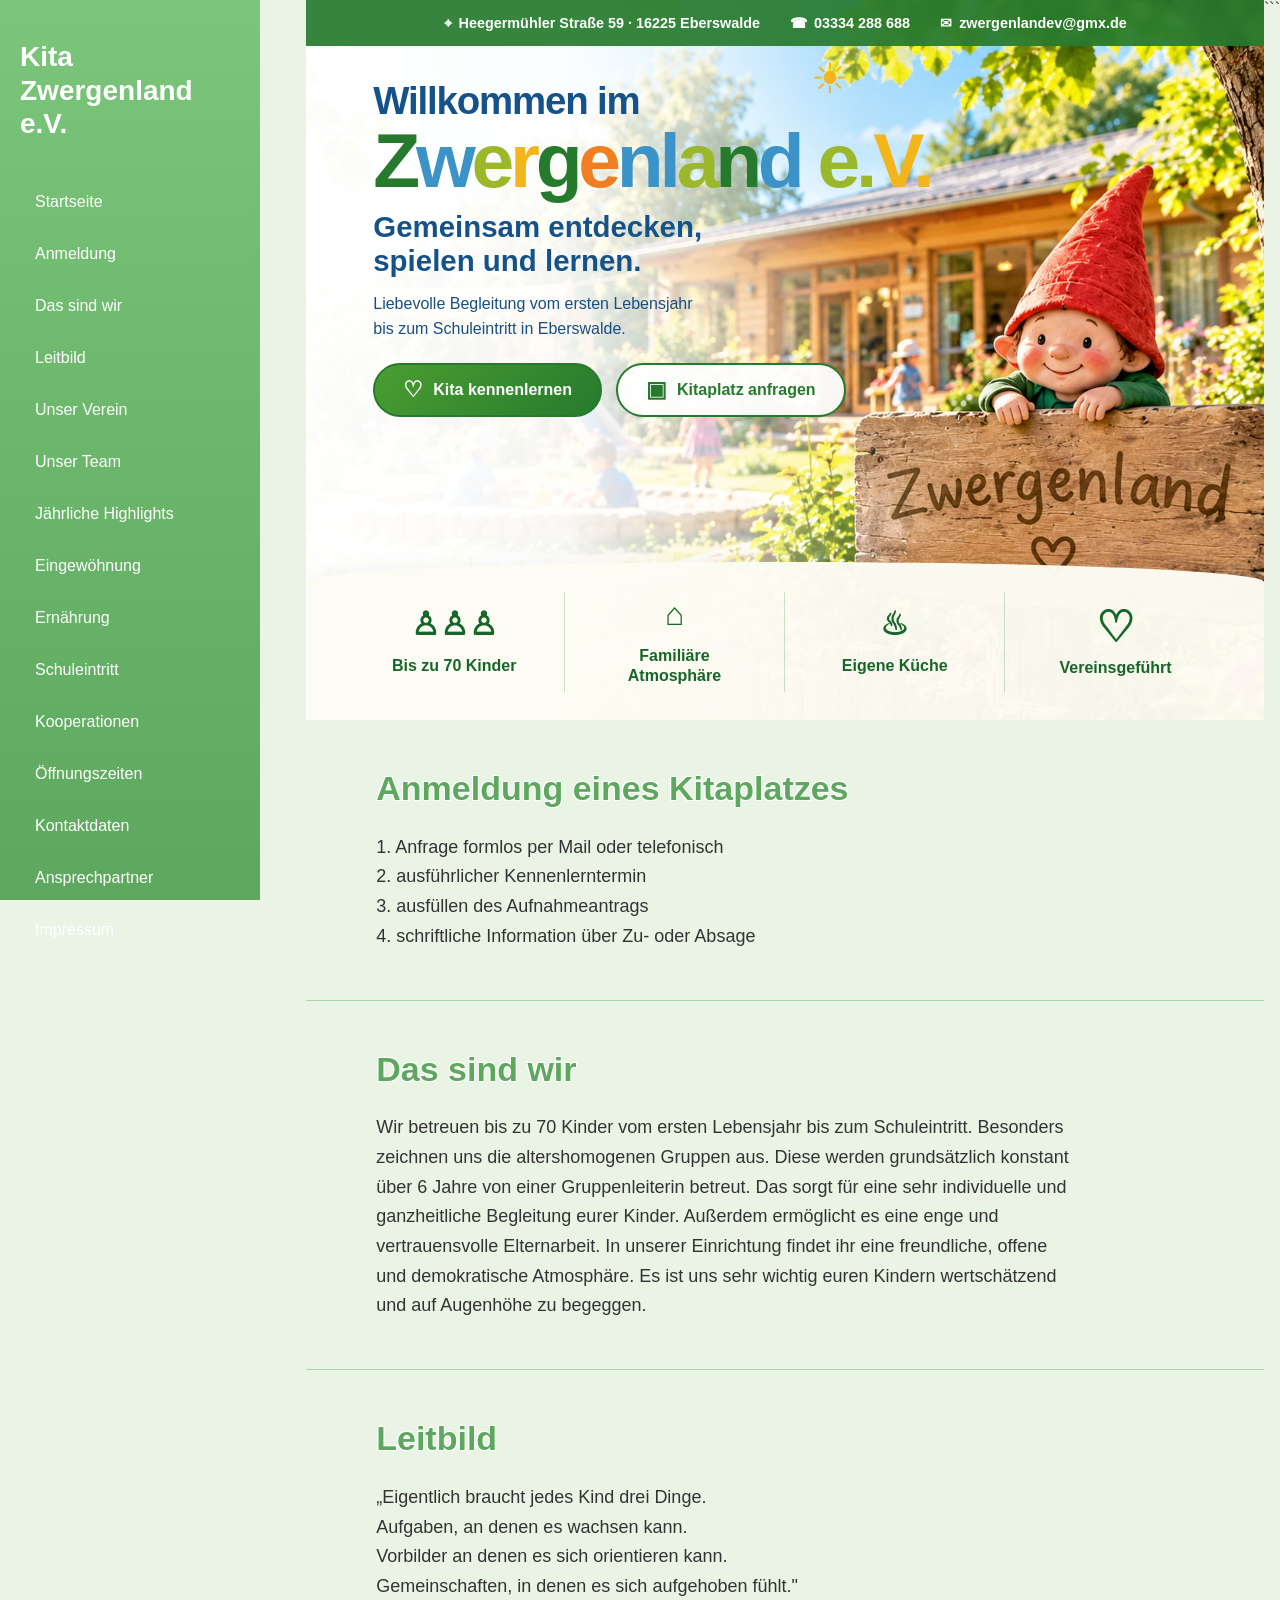
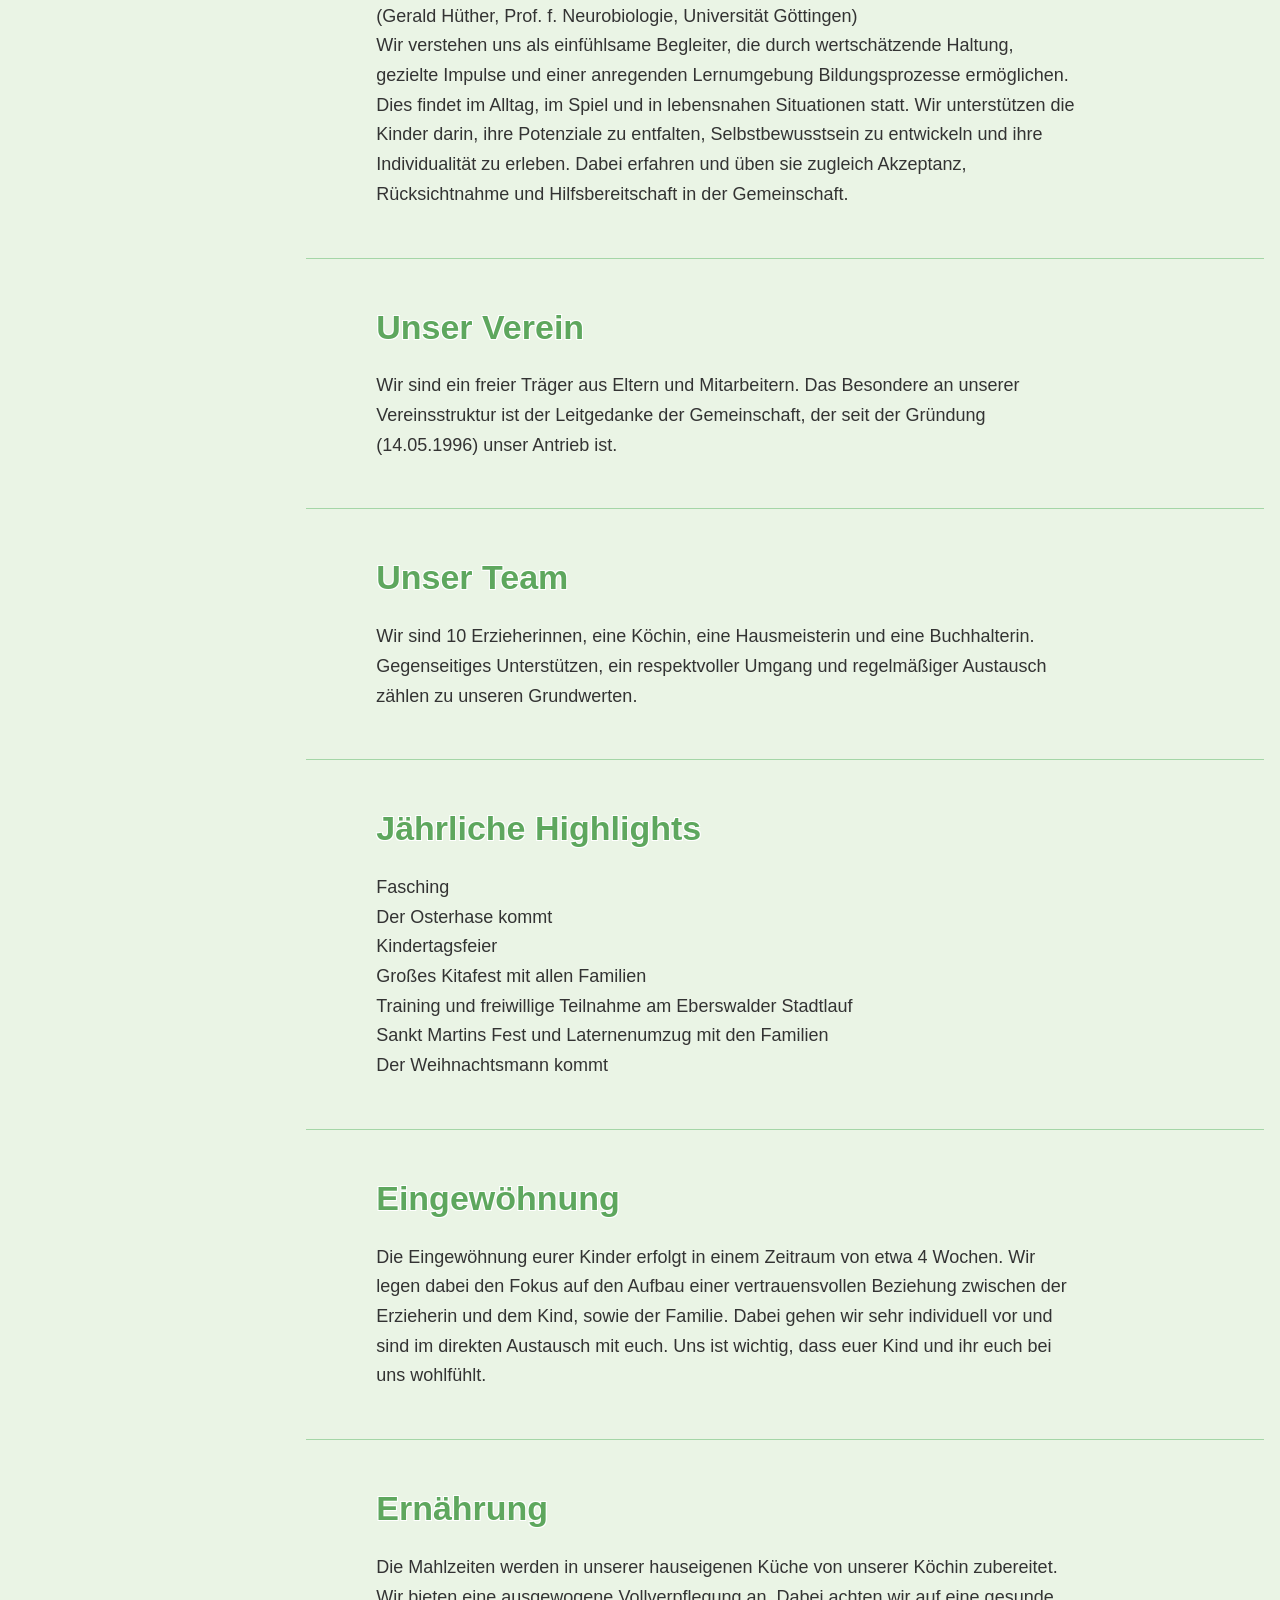
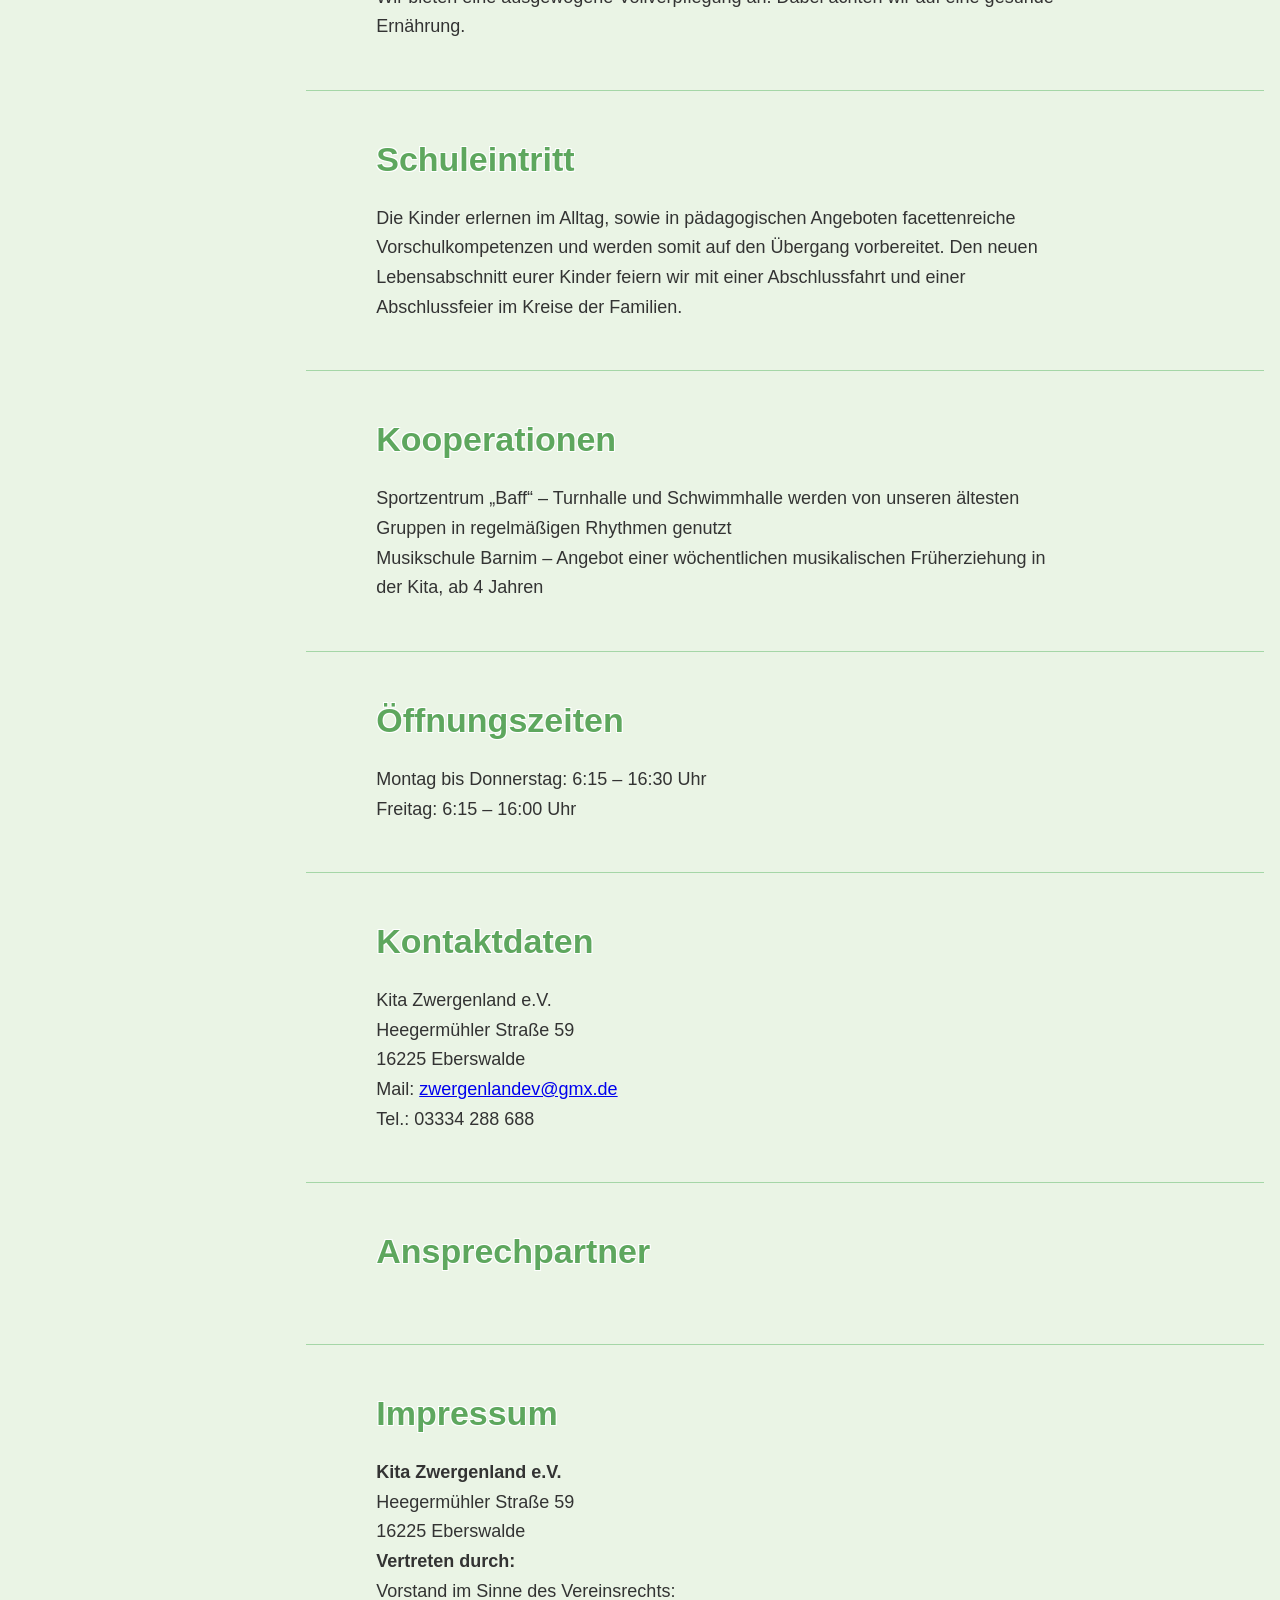
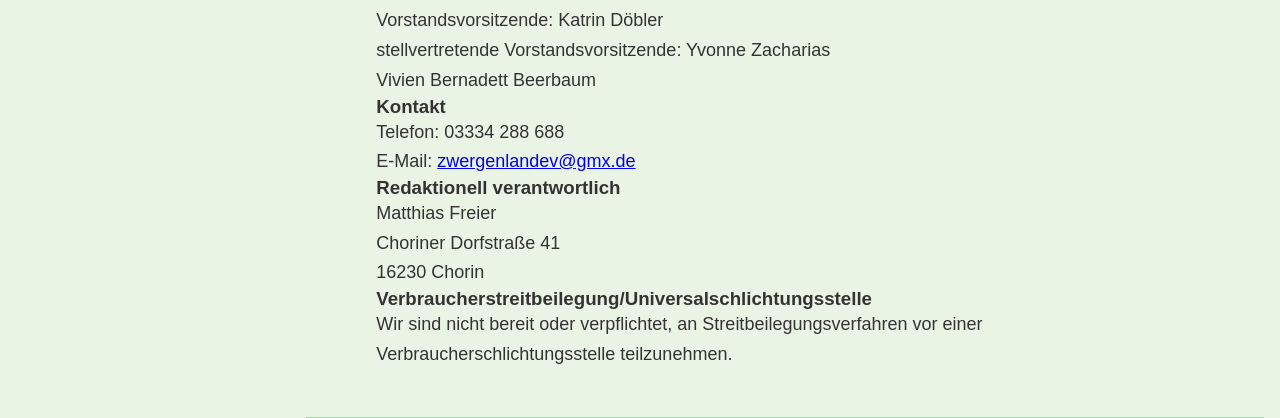
==== commit 43c296df: "Update index.html" ====
--- a/index.html
+++ b/index.html
@@ -162,10 +162,10 @@
       <h2>Anmeldung eines Kitaplatzes</h2>
 
       <p>
-        1. Anfrage per Mail oder telefonisch<br>
-        2. Ausführlicher Kennenlerntermin<br>
-        3. Ausfüllen des Aufnahmeantrags<br>
-        4. Bestätigung des Platzes durch die Kita<br>
+        1. Anfrage formlos per Mail oder telefonisch<br>
+        2. ausführlicher Kennenlerntermin<br>
+        3. ausfüllen des Aufnahmeantrags<br>
+        4. schriftliche Information über Zu- oder Absage<br>
       </p>
 
     </section>
@@ -180,7 +180,7 @@
       <h2>Das sind wir</h2>
 
       <p>
-        Wir betreuen bis zu 70 Kinder vom ersten Lebensjahr, bis zum Schuleintritt. Besonders zeichnen uns die altershomogenen Gruppen aus. Diese werden konstant über 6 Jahre von einer Gruppenleiterin betreut. Das sorgt für eine sehr individuelle und ganzheitliche Begleitung eurer Kinder. Außerdem ermöglicht es eine enge und vertrauensvolle Elternarbeit.
+        Wir betreuen bis zu 70 Kinder vom ersten Lebensjahr bis zum Schuleintritt. Besonders zeichnen uns die altershomogenen Gruppen aus. Diese werden grundsätzlich konstant über 6 Jahre von einer Gruppenleiterin betreut. Das sorgt für eine sehr individuelle und ganzheitliche Begleitung eurer Kinder. Außerdem ermöglicht es eine enge und vertrauensvolle Elternarbeit.
         In unserer Einrichtung findet ihr eine freundliche, offene und demokratische Atmosphäre. Es ist uns sehr wichtig euren Kindern wertschätzend und auf Augenhöhe zu begeggen.
       </p>
 
@@ -197,11 +197,11 @@
 
       <p>
         „Eigentlich braucht jedes Kind drei Dinge.<br>
-        Aufgaben, an denen es wachsen kann<br>
-        Vorbilder an denen es sich orientieren kann<br>
-        Gemeinschaften, in denen es sich aufgehoben fühlt<br>
-        (Gerald Hütter, Prof. f. Neurobiologie, Universität Göttingen)
-        Wir verstehen uns als einfühlsame Begleiter, die durch wertschätzende Haltung, gezielte Impulse und eine anregende Lernumgebung Bildungsprozesse ermöglichen. Dies findet im Alltag, im Spiel und in lebensnahen Situationen statt.
+        Aufgaben, an denen es wachsen kann.<br>
+        Vorbilder an denen es sich orientieren kann.<br>
+        Gemeinschaften, in denen es sich aufgehoben fühlt."<br>
+        (Gerald Hüther, Prof. f. Neurobiologie, Universität Göttingen)<br>
+        Wir verstehen uns als einfühlsame Begleiter, die durch wertschätzende Haltung, gezielte Impulse und einer anregenden Lernumgebung Bildungsprozesse ermöglichen. Dies findet im Alltag, im Spiel und in lebensnahen Situationen statt.
         Wir unterstützen die Kinder darin, ihre Potenziale zu entfalten, Selbstbewusstsein zu entwickeln und ihre Individualität zu erleben. Dabei erfahren und üben sie zugleich Akzeptanz, Rücksichtnahme und Hilfsbereitschaft in der Gemeinschaft.
       </p>
 
@@ -217,7 +217,7 @@
       <h2>Unser Verein</h2>
 
       <p>
-        Wir sind ein freier Träger aus Eltern und Mitarbeitern. Das besondere an unserer Vereinsstruktur ist der Leitgedanke der Gemeinschaft, der seit der Gründung (14.05.1996) unser Antrieb ist.
+        Wir sind ein freier Träger aus Eltern und Mitarbeitern. Das Besondere an unserer Vereinsstruktur ist der Leitgedanke der Gemeinschaft, der seit der Gründung (14.05.1996) unser Antrieb ist.
       </p>
 
     </section>
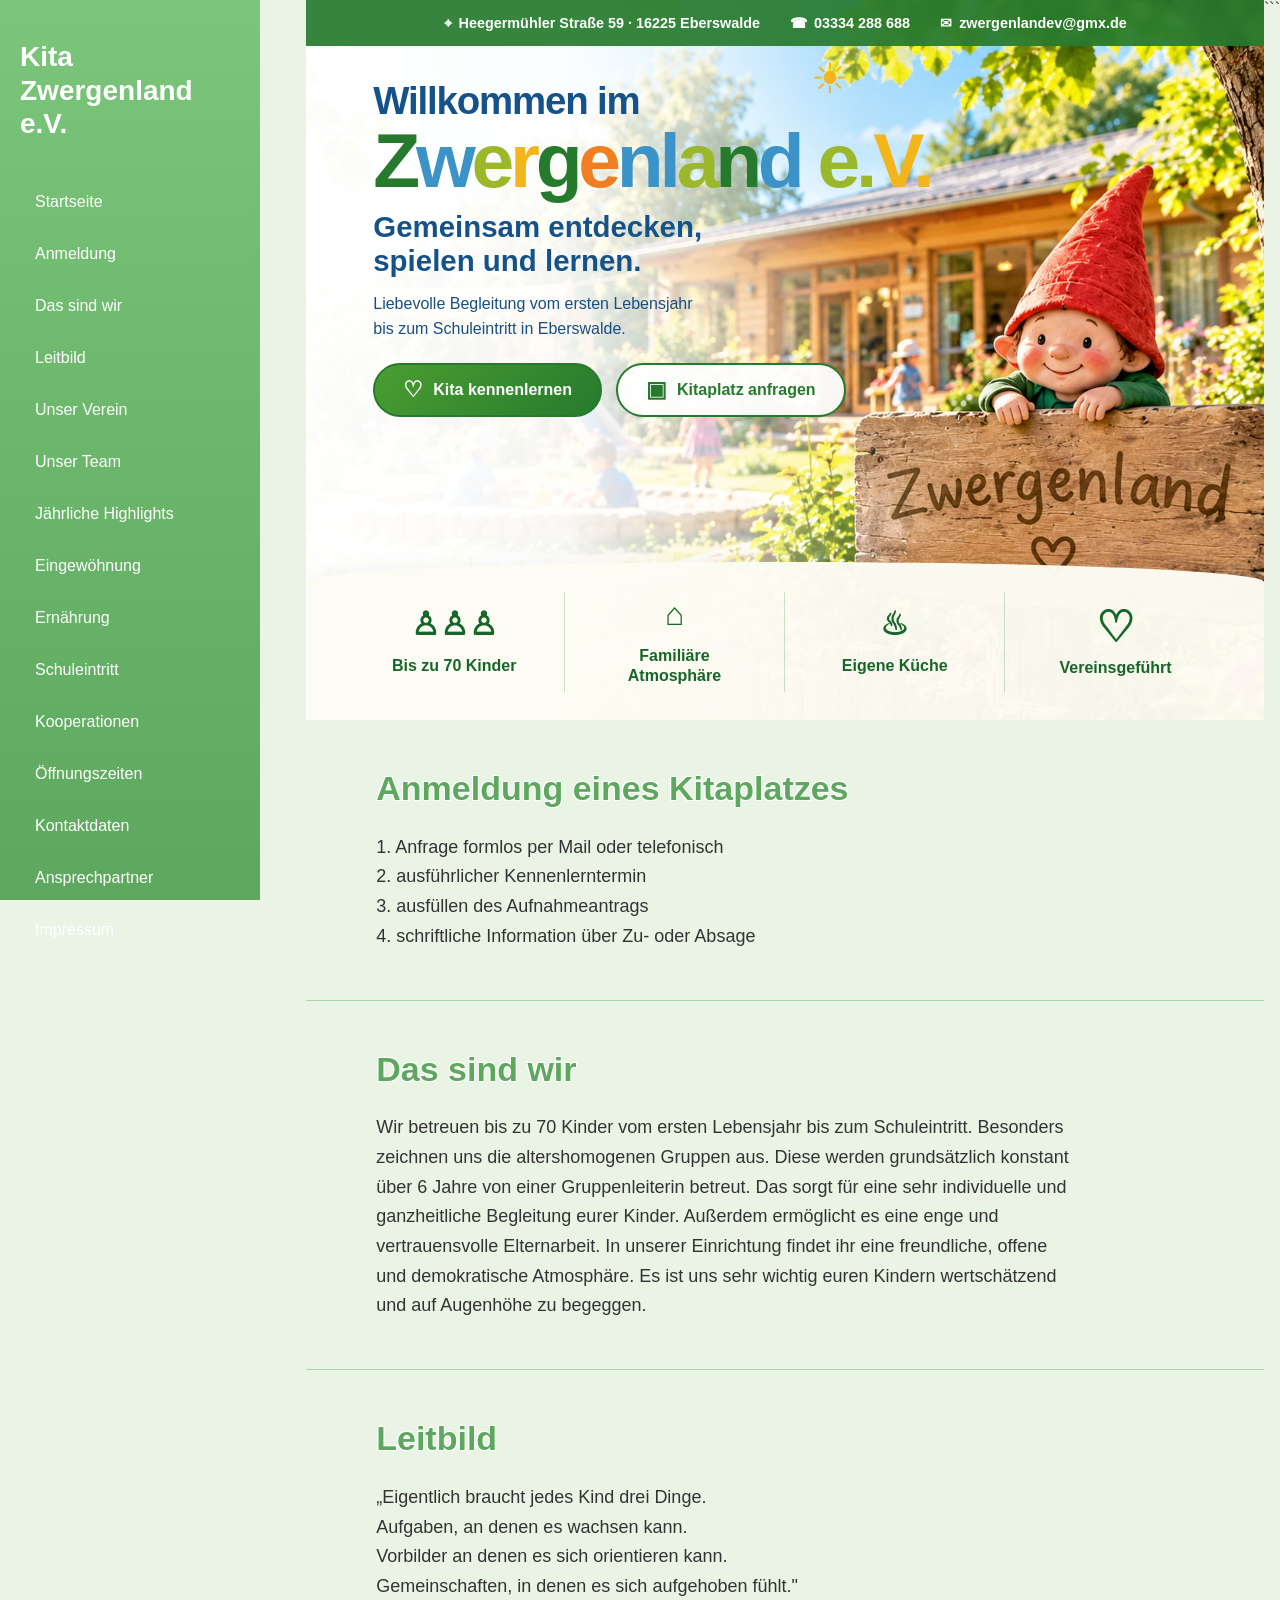
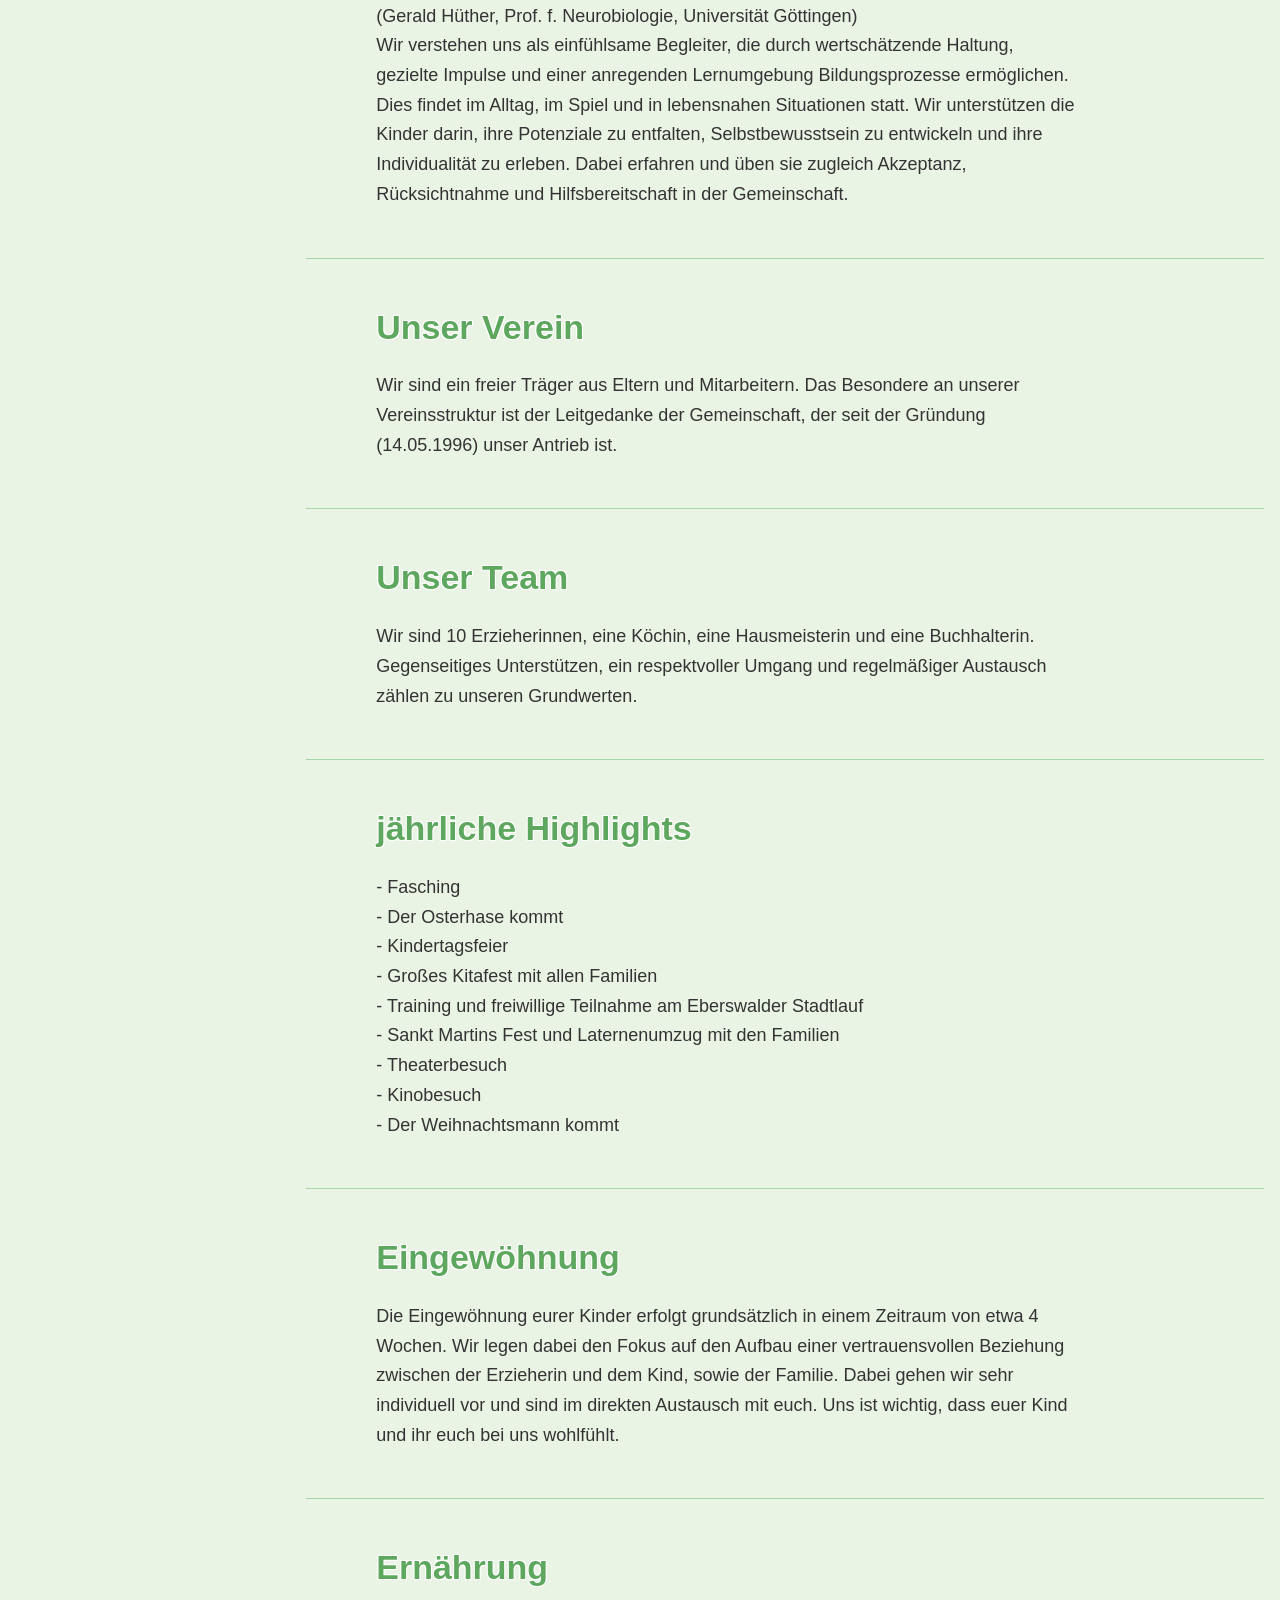
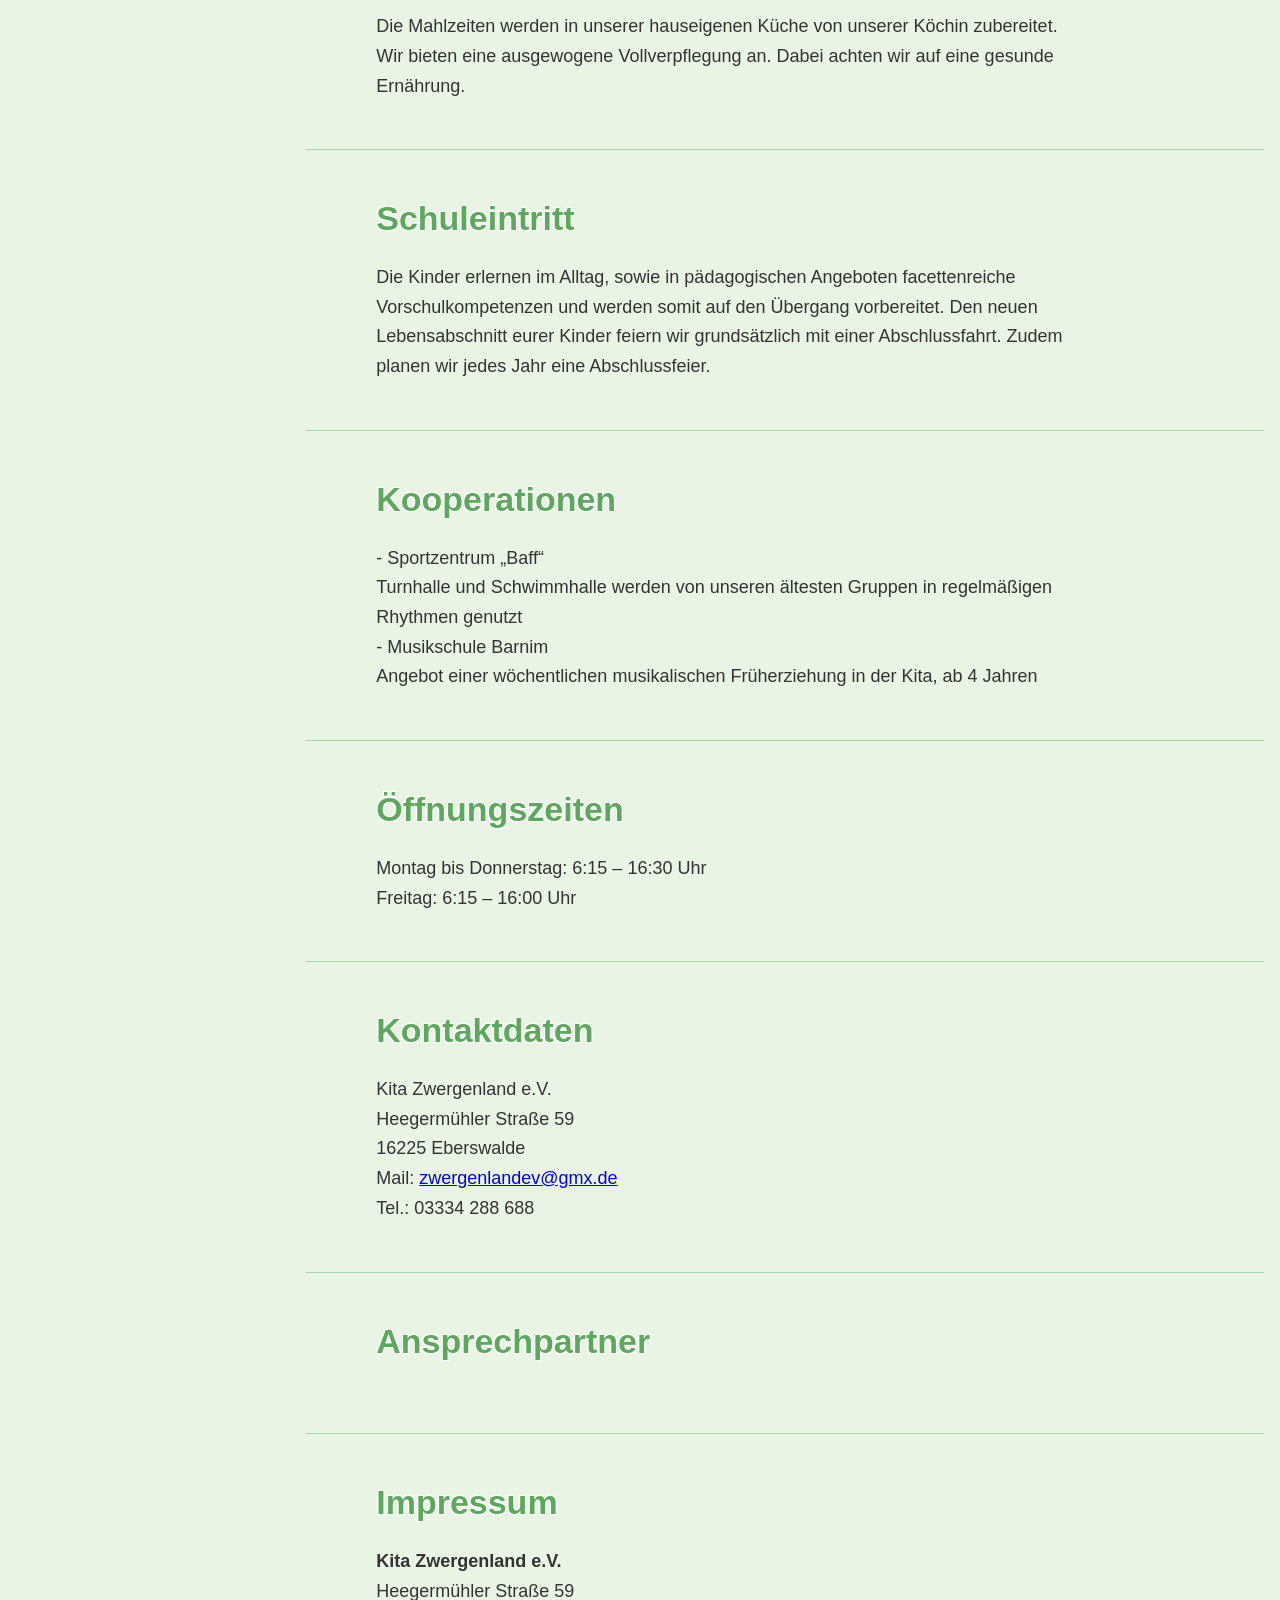
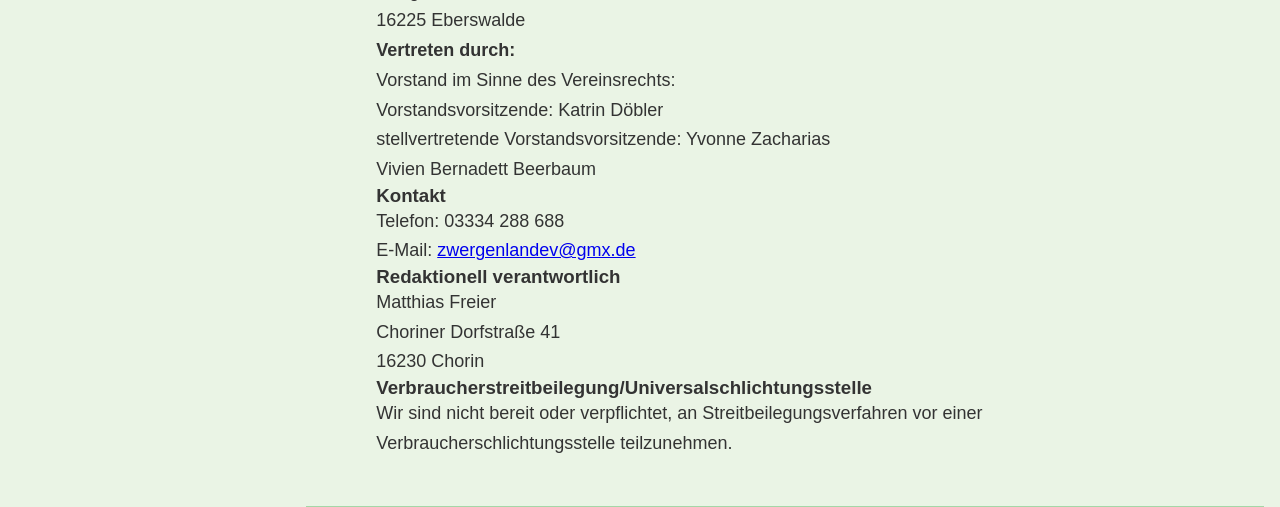
==== commit c0bffae8: "Update index.html" ====
--- a/index.html
+++ b/index.html
@@ -244,16 +244,18 @@
 
     <section id="Jährliche Highlights">
 
-      <h2>Jährliche Highlights</h2>
-
-      <p>
-        Fasching<br>
-        Der Osterhase kommt<br>
-        Kindertagsfeier<br>
-        Großes Kitafest mit allen Familien<br>
-        Training und freiwillige Teilnahme am Eberswalder Stadtlauf<br>
-        Sankt Martins Fest und Laternenumzug mit den Familien<br>
-        Der Weihnachtsmann kommt<br>
+      <h2>jährliche Highlights</h2>
+
+      <p>
+        - Fasching<br>
+        - Der Osterhase kommt<br>
+        - Kindertagsfeier<br>
+        - Großes Kitafest mit allen Familien<br>
+        - Training und freiwillige Teilnahme am Eberswalder Stadtlauf<br>
+        - Sankt Martins Fest und Laternenumzug mit den Familien<br>
+        - Theaterbesuch<br>
+        - Kinobesuch<br>
+        - Der Weihnachtsmann kommt<br>
       </p>
 
     </section>
@@ -268,7 +270,7 @@
       <h2>Eingewöhnung</h2>
 
       <p>
-        Die Eingewöhnung eurer Kinder erfolgt in einem Zeitraum von etwa 4 Wochen. Wir legen dabei den Fokus auf den Aufbau einer vertrauensvollen Beziehung zwischen der Erzieherin und dem Kind, sowie der Familie. Dabei gehen wir sehr individuell vor und sind im direkten Austausch mit euch. Uns ist wichtig, dass euer Kind und ihr euch bei uns wohlfühlt.
+        Die Eingewöhnung eurer Kinder erfolgt grundsätzlich in einem Zeitraum von etwa 4 Wochen. Wir legen dabei den Fokus auf den Aufbau einer vertrauensvollen Beziehung zwischen der Erzieherin und dem Kind, sowie der Familie. Dabei gehen wir sehr individuell vor und sind im direkten Austausch mit euch. Uns ist wichtig, dass euer Kind und ihr euch bei uns wohlfühlt.
       </p>
 
     </section>
@@ -298,7 +300,7 @@
       <h2>Schuleintritt</h2>
 
       <p>
-        Die Kinder erlernen im Alltag, sowie in pädagogischen Angeboten facettenreiche Vorschulkompetenzen und werden somit auf den Übergang vorbereitet. Den neuen Lebensabschnitt eurer Kinder feiern wir mit einer Abschlussfahrt und einer Abschlussfeier im Kreise der Familien.
+        Die Kinder erlernen im Alltag, sowie in pädagogischen Angeboten facettenreiche Vorschulkompetenzen und werden somit auf den Übergang vorbereitet. Den neuen Lebensabschnitt eurer Kinder feiern wir grundsätzlich mit einer Abschlussfahrt. Zudem planen wir jedes Jahr eine Abschlussfeier.
       </p>
 
     </section>
@@ -313,8 +315,10 @@
       <h2>Kooperationen</h2>
 
       <p>
-        Sportzentrum „Baff“ – Turnhalle und Schwimmhalle werden von unseren ältesten Gruppen in regelmäßigen Rhythmen genutzt<br>
-        Musikschule Barnim – Angebot einer wöchentlichen musikalischen Früherziehung in der Kita, ab 4 Jahren
+        - Sportzentrum „Baff“ <br>
+          Turnhalle und Schwimmhalle werden von unseren ältesten Gruppen in regelmäßigen Rhythmen genutzt<br>
+        - Musikschule Barnim<br>
+          Angebot einer wöchentlichen musikalischen Früherziehung in der Kita, ab 4 Jahren
       </p>
 
     </section>
--- a/style.css
+++ b/style.css
@@ -24,9 +24,12 @@
 
 body {
   display: flex;
+
   font-family: Arial, Helvetica, sans-serif;
+
   background: #EAF4E5;
   color: #333;
+
   overflow-x: hidden;
 }
 
@@ -38,13 +41,23 @@
 .sidebar {
   width: 260px;
   height: 100vh;
-  background: linear-gradient(180deg, #7bc67b, #5ea75e);
+
+  background: linear-gradient(
+    180deg,
+    #7bc67b,
+    #5ea75e
+  );
+
   color: white;
+
   padding: 40px 20px;
+
   position: fixed;
   left: 0;
   top: 0;
+
   z-index: 1000;
+
   display: flex;
   flex-direction: column;
 }
@@ -52,6 +65,7 @@
 
 .sidebar h1 {
   margin-bottom: 40px;
+
   font-size: 28px;
   line-height: 1.2;
 }
@@ -64,27 +78,36 @@
 .sidebar nav {
   display: flex;
   flex-direction: column;
+
   gap: 10px;
 }
 
 
 .sidebar nav a {
   color: white;
+
   text-decoration: none;
+
   padding: 12px 15px;
+
   border-radius: 10px;
+
   transition:
     background 0.3s ease,
     transform 0.3s ease;
+
   font-size: 16px;
 }
 
 
 .sidebar nav a:hover {
   background: rgba(255, 255, 255, 0.2);
+
   transform: translateX(5px);
 }
 
+
+/* Tastaturbedienung */
 
 .sidebar nav a:focus-visible {
   outline: 3px solid #ffffff;
@@ -98,6 +121,7 @@
 
 .content {
   margin-left: 260px;
+
   width: calc(100% - 260px);
 }
 
@@ -107,21 +131,30 @@
 ========================================= */
 
 section:not(.hero) {
+  /* Kapitel passen sich der tatsächlichen Inhaltslänge an */
   min-height: auto;
+
+  /* Weniger Abstand zwischen den Kapiteln */
   padding: 48px 70px;
+
   display: flex;
   flex-direction: column;
   justify-content: flex-start;
+
   background: #EAF4E5;
+
   border-bottom: 1px solid #a5d6a7;
 }
 
 
 section:not(.hero) h2 {
   margin-bottom: 24px;
+
   color: #5ea75e;
+
   font-size: 34px;
   line-height: 1.2;
+
   text-shadow:
     -1px -1px 0 #fff,
      1px -1px 0 #fff,
@@ -132,6 +165,7 @@
 
 section:not(.hero) p {
   max-width: 700px;
+
   font-size: 18px;
   line-height: 1.65;
 }
@@ -139,7 +173,7 @@
 
 /* =========================================================
    HERO – ZWERGENLAND
-========================================================= */
+   ========================================================= */
 
 .hero {
   --hero-green: #267a2e;
@@ -151,11 +185,16 @@
   --hero-cream: #fbfaf1;
 
   position: relative;
+
   width: 100%;
   min-height: 720px;
+
   overflow: hidden;
+
   display: block;
+
   background: #ffffff;
+
   color: #333;
 }
 
@@ -166,6 +205,7 @@
 
 .hero-background {
   position: absolute;
+
   inset: 0;
 
   background-image:
@@ -180,11 +220,17 @@
     url("zwergenland-hero.webp");
 
   background-size: cover;
+
+  /*
+     Das wichtige Motiv mit Zwerg und Schild
+     befindet sich rechts.
+  */
   background-position: center right;
+
   background-repeat: no-repeat;
+
   z-index: 0;
 }
-
 
 /* =========================================
    Hero Kontaktleiste
@@ -192,10 +238,13 @@
 
 .hero-contact {
   position: absolute;
+
   top: 0;
   left: 0;
   right: 0;
+
   z-index: 10;
+
   min-height: 46px;
 
   display: flex;
@@ -206,7 +255,9 @@
   padding: 10px 30px;
 
   background: rgba(38, 122, 46, 0.92);
+
   color: #ffffff;
+
   font-size: 0.9rem;
   font-weight: 600;
 
@@ -219,7 +270,9 @@
   display: inline-flex;
   align-items: center;
   gap: 7px;
+
   color: #ffffff;
+
   text-decoration: none;
 
   transition:
@@ -230,6 +283,7 @@
 
 .hero-contact-item:hover {
   opacity: 0.85;
+
   transform: translateY(-1px);
 }
 
@@ -240,14 +294,15 @@
   border-radius: 4px;
 }
 
-
 /* =========================================
    Hero Hauptinhalt
 ========================================= */
 
 .hero-content {
   position: relative;
+
   z-index: 2;
+
   width: 65%;
   max-width: 720px;
 
@@ -265,10 +320,14 @@
 
 .hero-sun {
   position: absolute;
+
   top: 58px;
   right: 80px;
+
   color: var(--hero-yellow);
+
   font-size: 42px;
+
   line-height: 1;
 }
 
@@ -279,6 +338,7 @@
 
 .hero-welcome {
   margin: 0 0 8px;
+
   color: var(--hero-blue);
 
   font-size: clamp(
@@ -288,7 +348,9 @@
   );
 
   font-weight: 700;
+
   line-height: 1;
+
   letter-spacing: -0.03em;
 }
 
@@ -307,9 +369,17 @@
   );
 
   white-space: nowrap;
+
   font-weight: 800;
+
   line-height: 0.95;
+
   letter-spacing: -0.055em;
+  
+
+  /*
+     Alte globale h2-Effekte sicher entfernen.
+  */
   text-shadow: none;
 }
 
@@ -353,7 +423,9 @@
 
 .hero-claim {
   margin: 0 0 24px;
+
   max-width: 600px;
+
   color: var(--hero-blue);
 
   font-size: clamp(
@@ -363,6 +435,7 @@
   );
 
   font-weight: 600;
+
   line-height: 1.15;
 }
 
@@ -373,7 +446,9 @@
 
 .hero-description {
   margin: 0 0 30px;
+
   max-width: 600px;
+
   color: #174f80;
 
   font-size: clamp(
@@ -392,21 +467,31 @@
 
 .hero-buttons {
   display: flex;
+
   flex-wrap: wrap;
+
   gap: 14px;
 }
 
 
 .hero-button {
   display: inline-flex;
+
   align-items: center;
   justify-content: center;
+
   min-height: 54px;
+
   padding: 0 28px;
+
   border: 2px solid var(--hero-green);
+
   border-radius: 999px;
+
   font-size: 1rem;
+
   font-weight: 700;
+
   text-decoration: none;
 
   transition:
@@ -418,6 +503,7 @@
 
 .hero-button span {
   margin-right: 10px;
+
   font-size: 1.35rem;
 }
 
@@ -440,7 +526,9 @@
 
 .hero-button-secondary {
   color: var(--hero-green);
-  background: rgba(255, 255, 255, 0.94);
+
+  background:
+    rgba(255, 255, 255, 0.94);
 }
 
 
@@ -459,6 +547,7 @@
 
 .hero-button:focus-visible {
   outline: 3px solid var(--hero-yellow);
+
   outline-offset: 4px;
 }
 
@@ -469,20 +558,30 @@
 
 .hero-features {
   position: absolute;
+
   left: 0;
   right: 0;
   bottom: 0;
+
   z-index: 3;
 
   display: grid;
-  grid-template-columns: repeat(4, 1fr);
+
+  grid-template-columns:
+    repeat(4, 1fr);
 
   padding:
     30px
     4%
     28px;
 
-  background: rgba(253, 252, 244, 0.97);
+  background:
+    rgba(
+      253,
+      252,
+      244,
+      0.97
+    );
 
   border-radius:
     50% 50% 0 0 /
@@ -498,18 +597,29 @@
 
 .hero-feature {
   display: flex;
+
   flex-direction: column;
+
   align-items: center;
   justify-content: center;
+
   min-height: 100px;
+
   padding: 0 20px;
+
   color: var(--hero-dark-green);
+
   font-size: 1rem;
+
   font-weight: 700;
+
   line-height: 1.25;
+
   text-align: center;
 
-  border-right: 1px solid rgba(38, 122, 46, 0.22);
+  border-right:
+    1px solid
+    rgba(38, 122, 46, 0.22);
 }
 
 
@@ -522,8 +632,11 @@
 
 .hero-feature-icon {
   min-height: 40px;
+
   margin-bottom: 8px;
+
   font-size: 2rem;
+
   line-height: 1;
 }
 
@@ -535,13 +648,20 @@
 
 /* =========================================================
    TABLET
-========================================================= */
+   ========================================================= */
 
 @media (max-width: 1100px) {
+
+  /* -----------------------------------------
+     Sidebar
+  ----------------------------------------- */
 
   .sidebar {
     width: 220px;
-    padding: 30px 15px;
+
+    padding:
+      30px
+      15px;
   }
 
 
@@ -552,15 +672,28 @@
 
   .sidebar nav a {
     font-size: 14px;
-    padding: 10px 12px;
-  }
-
+
+    padding:
+      10px
+      12px;
+  }
+
+
+  /* -----------------------------------------
+     Content
+  ----------------------------------------- */
 
   .content {
     margin-left: 220px;
-    width: calc(100% - 220px);
-  }
-
+
+    width:
+      calc(100% - 220px);
+  }
+
+
+  /* -----------------------------------------
+     Standard Sections
+  ----------------------------------------- */
 
   section:not(.hero) {
     min-height: auto;
@@ -573,6 +706,10 @@
     font-size: 34px;
   }
 
+
+  /* -----------------------------------------
+     Hero
+  ----------------------------------------- */
 
   .hero {
     min-height: 700px;
@@ -591,7 +728,8 @@
 
 
   .hero-background {
-    background-position: 62% center;
+    background-position:
+      62% center;
   }
 
 
@@ -601,12 +739,20 @@
 
 
   .hero-title {
-    font-size: clamp(3.2rem, 6vw, 5.5rem);
+    font-size:
+      clamp(
+        3.2rem,
+        6vw,
+        5.5rem
+      );
   }
 
 
   .hero-feature {
-    padding: 0 12px;
+    padding:
+      0
+      12px;
+
     font-size: 0.9rem;
   }
 
@@ -615,14 +761,13 @@
 
 /* =========================================================
    SMARTPHONE – MODERNER HERO
-========================================================= */
+   ========================================================= */
 
 @media (max-width: 768px) {
 
   body {
     flex-direction: column;
   }
-
 
   .sidebar {
     width: 100%;
@@ -634,13 +779,11 @@
     box-shadow: 0 2px 10px rgba(0, 0, 0, 0.1);
   }
 
-
   .sidebar h1 {
     margin-bottom: 15px;
     font-size: 24px;
     text-align: center;
   }
-
 
   .sidebar nav {
     flex-direction: row;
@@ -653,11 +796,9 @@
     -webkit-overflow-scrolling: touch;
   }
 
-
   .sidebar nav::-webkit-scrollbar {
     display: none;
   }
-
 
   .sidebar nav a {
     flex: 0 0 auto;
@@ -667,11 +808,9 @@
     font-size: 14px;
   }
 
-
   .sidebar nav a:hover {
     transform: none;
   }
-
 
   .content {
     width: 100%;
@@ -679,17 +818,14 @@
     margin-top: 150px;
   }
 
-
   section:not(.hero) {
     min-height: auto;
     padding: 60px 25px;
   }
 
-
   section:not(.hero) h2 {
     font-size: 30px;
   }
-
 
   section:not(.hero) p {
     font-size: 16px;
@@ -699,7 +835,7 @@
 
   /* =====================================================
      MODERNER MOBILE HERO
-  ===================================================== */
+     ===================================================== */
 
   .hero {
     position: relative;
@@ -712,7 +848,6 @@
     background: #f8f8f5;
   }
 
-
   .hero-contact {
     position: relative;
     top: auto;
@@ -721,14 +856,11 @@
     order: 0;
     width: 100%;
     min-height: 42px;
-
     display: flex;
     align-items: center;
     justify-content: center;
     gap: 20px;
-
     padding: 9px 14px;
-
     background: #267a2e;
     color: #ffffff;
     font-size: 0.78rem;
@@ -737,11 +869,9 @@
     z-index: 20;
   }
 
-
   .hero-contact-item:first-child {
     display: none;
   }
-
 
   .hero-contact-item {
     display: inline-flex;
@@ -751,7 +881,6 @@
     white-space: nowrap;
     text-decoration: none;
   }
-
 
   .hero-background {
     position: relative;
@@ -771,7 +900,6 @@
     z-index: 1;
   }
 
-
   .hero-background::after {
     content: "";
     position: absolute;
@@ -779,17 +907,14 @@
     right: 0;
     bottom: 0;
     height: 180px;
-
     background: linear-gradient(
       to bottom,
       rgba(248, 248, 245, 0) 0%,
       rgba(248, 248, 245, 0.55) 65%,
       rgba(248, 248, 245, 1) 100%
     );
-
     pointer-events: none;
   }
-
 
   .hero-content {
     position: relative;
@@ -805,11 +930,9 @@
     z-index: 5;
   }
 
-
   .hero-sun {
     display: none;
   }
-
 
   .hero-welcome {
     margin: 0 0 5px;
@@ -820,7 +943,6 @@
     text-transform: uppercase;
   }
 
-
   .hero-title {
     margin: 0;
     font-size: clamp(2.7rem, 12vw, 4rem);
@@ -829,7 +951,6 @@
     white-space: nowrap;
   }
 
-
   .hero-claim {
     margin: 13px 0 0;
     color: #3e3e3e;
@@ -838,7 +959,6 @@
     font-weight: 700;
   }
 
-
   .hero-description {
     margin: 9px auto 0;
     max-width: 330px;
@@ -847,13 +967,11 @@
     line-height: 1.5;
   }
 
-
   .hero-buttons {
     display: block;
     width: 100%;
     margin: 19px auto 0;
   }
-
 
   .hero-button {
     width: 100%;
@@ -867,11 +985,9 @@
     box-shadow: 0 5px 14px rgba(38, 122, 46, 0.18);
   }
 
-
   .hero-button-secondary {
     display: none;
   }
-
 
   .hero-features {
     position: relative;
@@ -884,7 +1000,6 @@
     background: #f8f8f5;
     z-index: 4;
   }
-
 
   .hero-feature {
     min-height: 70px;
@@ -903,7 +1018,6 @@
     text-align: center;
   }
 
-
   .hero-feature-icon {
     min-height: 0;
     margin: 0 0 5px;
@@ -912,7 +1026,6 @@
     line-height: 1;
   }
 
-
   .hero-heart {
     color: #d56b72;
     font-size: 1.25rem;
@@ -922,7 +1035,7 @@
 
 /* =========================================================
    KLEINE SMARTPHONES
-========================================================= */
+   ========================================================= */
 
 @media (max-width: 480px) {
 
@@ -930,50 +1043,41 @@
     padding: 12px;
   }
 
-
   .sidebar h1 {
     font-size: 20px;
   }
-
 
   .sidebar nav a {
     padding: 8px 12px;
     font-size: 13px;
   }
 
-
   .content {
     margin-top: 135px;
   }
 
-
   section:not(.hero) {
     padding: 50px 20px;
   }
 
-
   section:not(.hero) h2 {
     font-size: 26px;
   }
 
-
   section:not(.hero) p {
     font-size: 15px;
   }
-
 
   .hero-contact {
     gap: 14px;
     font-size: 0.72rem;
   }
-
 
   .hero-background {
     height: 108vw;
     min-height: 330px;
     background-position: center 40%;
   }
-
 
   .hero-content {
     width: calc(100% - 22px);
@@ -982,21 +1086,17 @@
     border-radius: 22px 22px 0 0;
   }
 
-
   .hero-title {
     font-size: clamp(2.45rem, 12vw, 3.2rem);
   }
 
-
   .hero-claim {
     font-size: 1rem;
   }
 
-
   .hero-description {
     font-size: 0.84rem;
   }
-
 
   .hero-feature {
     min-height: 66px;
@@ -1007,7 +1107,7 @@
 
 /* =========================================================
    SEHR KLEINE SMARTPHONES
-========================================================= */
+   ========================================================= */
 
 @media (max-width: 360px) {
 
@@ -1015,27 +1115,23 @@
     height: 360px;
   }
 
-
   .hero-title {
     font-size: 2.7rem;
   }
 
-
   .hero-features {
     grid-template-columns: 1fr;
   }
 
-
   .hero-feature {
     min-height: 85px;
   }
 }
-
 
 /* =========================================================
    REDUZIERTE BEWEGUNGEN
    Barrierefreiheit
-========================================================= */
+   ========================================================= */
 
 @media (prefers-reduced-motion: reduce) {
 
@@ -1057,33 +1153,27 @@
 
 }
 
-
 /* =========================================================
    FEINSCHLIFF – DESKTOP-HERO
    Kompaktere Abstände zwischen den Textblöcken
-========================================================= */
+   ========================================================= */
 
 @media (min-width: 769px) {
-
   .hero-content {
     padding-top: 82px;
   }
 
-
   .hero-welcome {
     margin-bottom: 4px;
   }
 
-
   .hero-title {
     margin-bottom: 13px;
   }
 
-
   .hero-claim {
     margin-bottom: 14px;
   }
-
 
   .hero-description {
     margin-bottom: 21px;
@@ -1095,10 +1185,9 @@
    MOBILE-KONTAKT – KEINE KOPFLEISTE MEHR
    Die Kontaktdaten stehen als gut lesbarer Block
    unterhalb der Hero-Merkmale.
-========================================================= */
+   ========================================================= */
 
 @media (max-width: 768px) {
-
   .hero-contact {
     position: relative;
     inset: auto;
@@ -1107,29 +1196,24 @@
     min-height: 0;
     margin: 0 auto 22px;
     padding: 15px 17px;
-
     display: flex;
     flex-direction: column;
     align-items: flex-start;
     justify-content: center;
     gap: 12px;
-
     background: #ffffff;
     color: #245d2b;
     border: 1px solid rgba(38, 122, 46, 0.14);
     border-radius: 16px;
     box-shadow: 0 4px 16px rgba(0, 0, 0, 0.055);
-
     font-size: 0.88rem;
     font-weight: 600;
     line-height: 1.4;
     text-align: left;
-
     backdrop-filter: none;
     -webkit-backdrop-filter: none;
     z-index: 5;
   }
-
 
   .hero-contact-item,
   .hero-contact-item:first-child {
@@ -1144,7 +1228,6 @@
     text-decoration: none;
   }
 
-
   .hero-contact-item span {
     flex: 0 0 20px;
     width: 20px;
@@ -1154,21 +1237,18 @@
     text-align: center;
   }
 
-
   .hero-contact-item:hover {
     opacity: 1;
     transform: none;
     text-decoration: underline;
   }
 
-
   .hero-contact-item:focus-visible {
     outline: 2px solid #267a2e;
     outline-offset: 3px;
     border-radius: 4px;
   }
 
-
   .hero-features {
     order: 3;
   }
@@ -1177,10 +1257,9 @@
 
 /* =========================================================
    SEHR KLEINE SMARTPHONES – KONTAKTBLOCK
-========================================================= */
+   ========================================================= */
 
 @media (max-width: 360px) {
-
   .hero-contact {
     width: calc(100% - 24px);
     padding: 13px 14px;
@@ -1195,20 +1274,177 @@
 ========================================================= */
 
 @media (min-width: 769px) {
-
   section:not(.hero) {
     min-height: auto;
     padding: 48px 70px;
     justify-content: flex-start;
   }
 
-
   section:not(.hero) h2 {
     margin-bottom: 24px;
   }
 
-
   section:not(.hero) p {
     line-height: 1.65;
   }
 }
+
+
+/* =========================================================
+   MOBILE-FEINSCHLIFF – KONTAKTKARTE UND CTA-BUTTON
+   Modernere Kontaktkarte und sichtbarer
+   Button „Kitaplatz anfragen“ auf Smartphones.
+   Desktop-Regeln bleiben unverändert.
+   ========================================================= */
+
+@media (max-width: 768px) {
+
+  /* Kontaktkarte unterhalb der Merkmalsleiste */
+  .hero-contact {
+    order: 4;
+    width: calc(100% - 32px);
+    max-width: 520px;
+    margin: 4px auto 26px;
+    padding: 18px 18px;
+    display: flex;
+    flex-direction: column;
+    align-items: stretch;
+    gap: 0;
+    background: #ffffff;
+    border: 1px solid rgba(38, 122, 46, 0.12);
+    border-radius: 18px;
+    box-shadow: 0 8px 24px rgba(34, 72, 38, 0.09);
+    color: #315b36;
+    font-size: 0.9rem;
+    font-weight: 600;
+    line-height: 1.45;
+    text-align: left;
+  }
+
+  .hero-contact-item,
+  .hero-contact-item:first-child {
+    display: flex;
+    width: 100%;
+    min-width: 0;
+    align-items: center;
+    gap: 12px;
+    padding: 10px 0;
+    color: #315b36;
+    white-space: normal;
+    overflow-wrap: anywhere;
+    text-decoration: none;
+  }
+
+  .hero-contact-item:first-child {
+    padding-top: 0;
+  }
+
+  .hero-contact-item:last-child {
+    padding-bottom: 0;
+  }
+
+  .hero-contact-item:not(:last-child) {
+    border-bottom: 1px solid #edf2eb;
+  }
+
+  /* Kleine, einheitliche Icon-Flächen links neben den Angaben */
+  .hero-contact-item span {
+    flex: 0 0 36px;
+    width: 36px;
+    height: 36px;
+    display: inline-flex;
+    align-items: center;
+    justify-content: center;
+    border-radius: 11px;
+    background: #edf6e9;
+    color: #267a2e;
+    font-size: 1.05rem;
+    line-height: 1;
+    text-align: center;
+  }
+
+  .hero-contact-item:hover {
+    opacity: 1;
+    transform: none;
+    color: #176629;
+  }
+
+  .hero-contact-item:focus-visible {
+    outline: 2px solid #267a2e;
+    outline-offset: 3px;
+    border-radius: 8px;
+  }
+
+  /* Beide Hero-Buttons mobil anzeigen */
+  .hero-buttons {
+    display: flex;
+    flex-direction: column;
+    align-items: stretch;
+    width: 100%;
+    gap: 10px;
+    margin: 19px auto 0;
+  }
+
+  .hero-button {
+    display: inline-flex;
+    width: 100%;
+    min-height: 54px;
+    padding: 10px 18px;
+    border-radius: 14px;
+    font-size: 0.95rem;
+    line-height: 1.25;
+    box-shadow: 0 4px 13px rgba(38, 122, 46, 0.12);
+  }
+
+  /* Haupt-CTA: Kitaplatz anfragen */
+  .hero-button-secondary {
+    display: inline-flex;
+    order: -1;
+    color: #ffffff;
+    border-color: #267a2e;
+    background: linear-gradient(135deg, #4b9e30, #267a2e);
+    box-shadow: 0 6px 16px rgba(38, 122, 46, 0.22);
+  }
+
+  /* Zweiter Button: Kita kennenlernen */
+  .hero-button-primary {
+    display: inline-flex;
+    order: 0;
+    color: #267a2e;
+    border-color: rgba(38, 122, 46, 0.35);
+    background: #ffffff;
+    box-shadow: 0 3px 10px rgba(38, 122, 46, 0.08);
+  }
+
+  .hero-button:hover {
+    transform: none;
+  }
+}
+
+
+/* =========================================================
+   KONTAKTKARTE – SEHR SCHMALE SMARTPHONES
+   ========================================================= */
+
+@media (max-width: 360px) {
+  .hero-contact {
+    width: calc(100% - 24px);
+    padding: 14px 15px;
+    font-size: 0.84rem;
+  }
+
+  .hero-contact-item {
+    gap: 10px;
+  }
+
+  .hero-contact-item span {
+    flex-basis: 33px;
+    width: 33px;
+    height: 33px;
+  }
+
+  .hero-button {
+    min-height: 52px;
+    font-size: 0.9rem;
+  }
+}
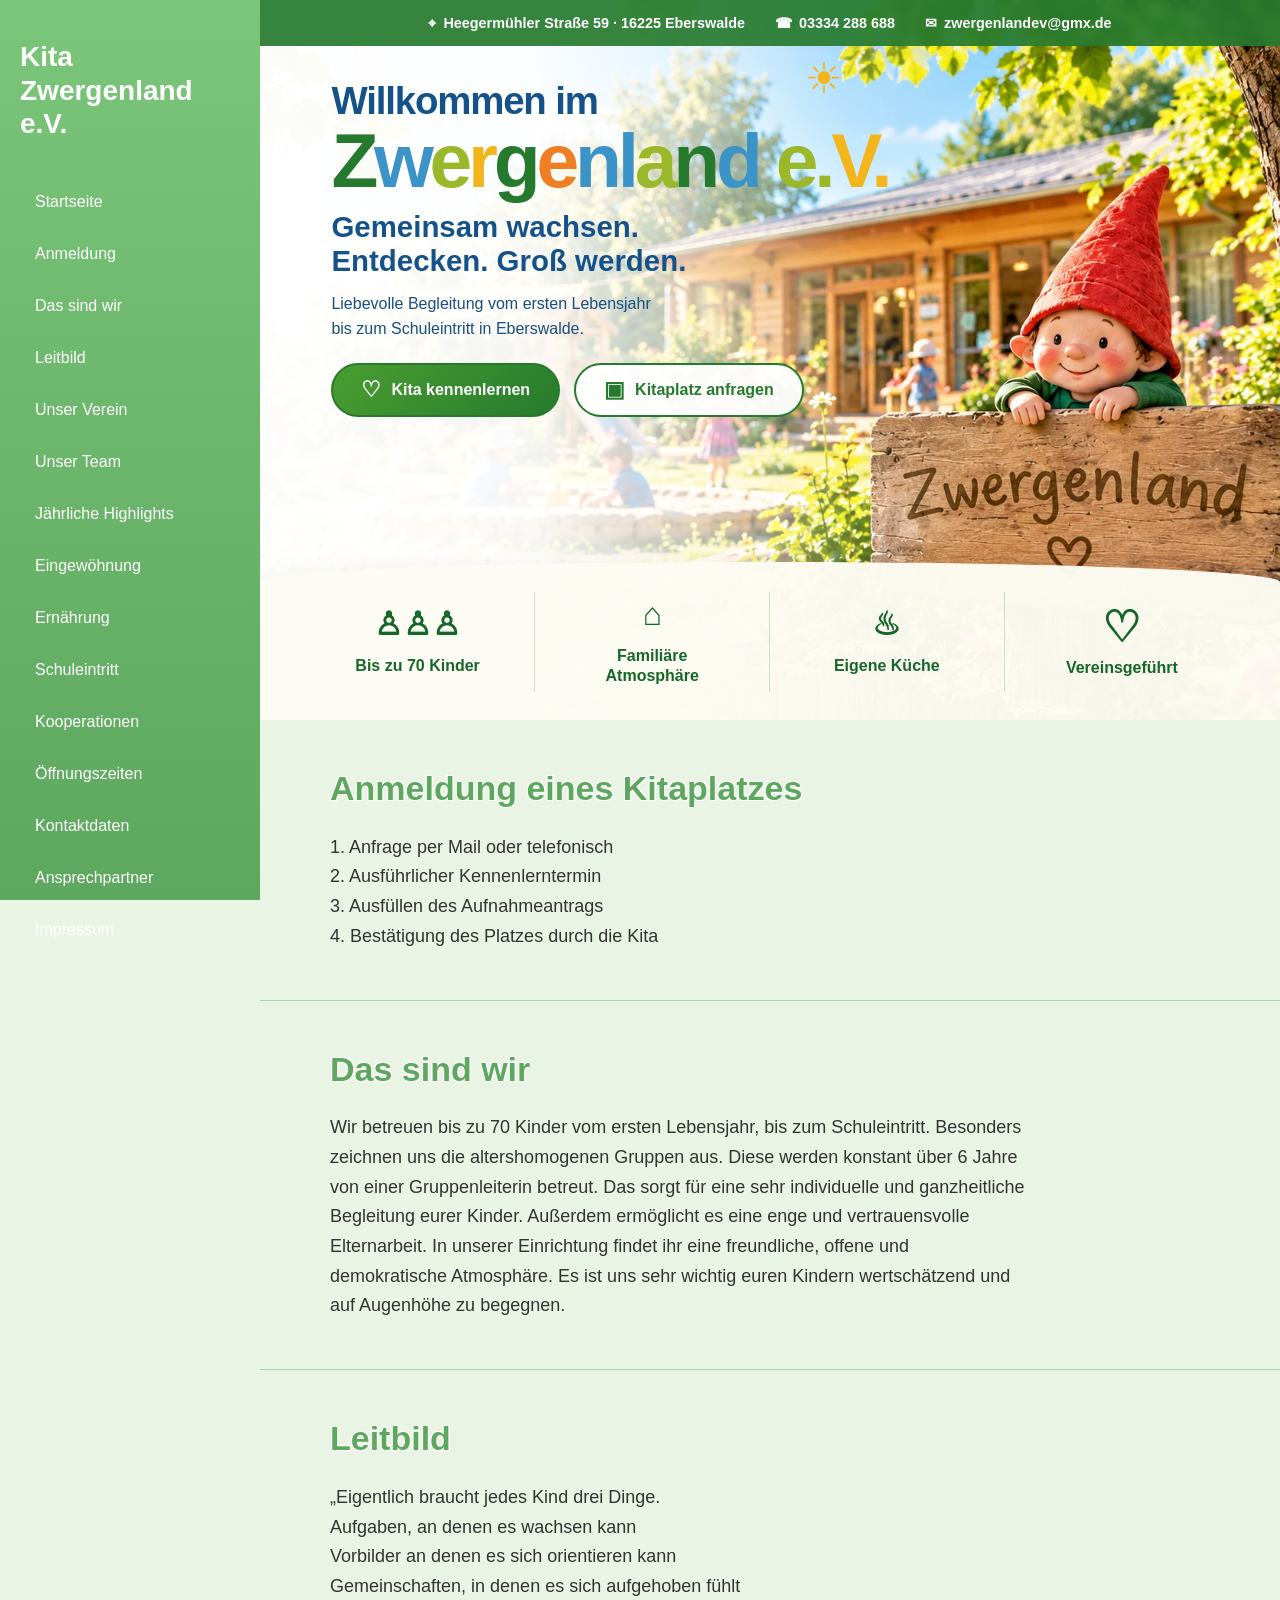
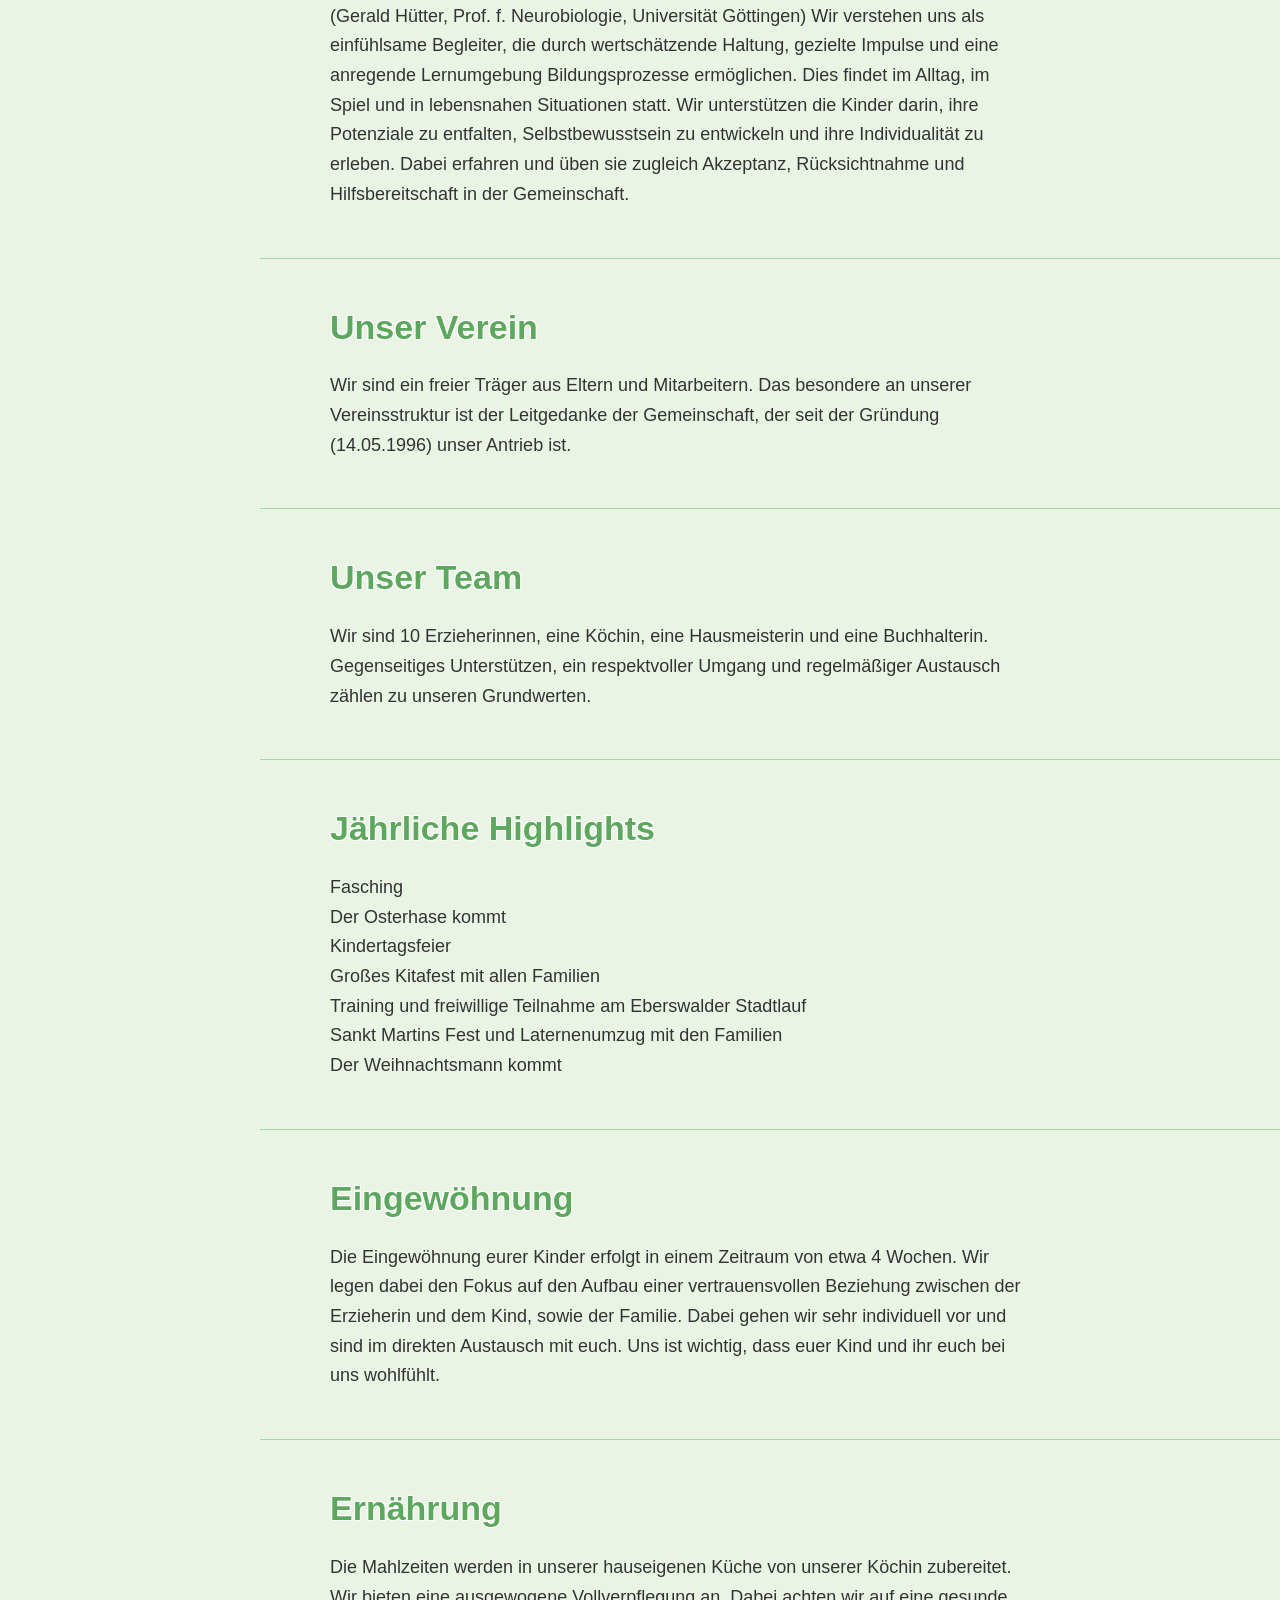
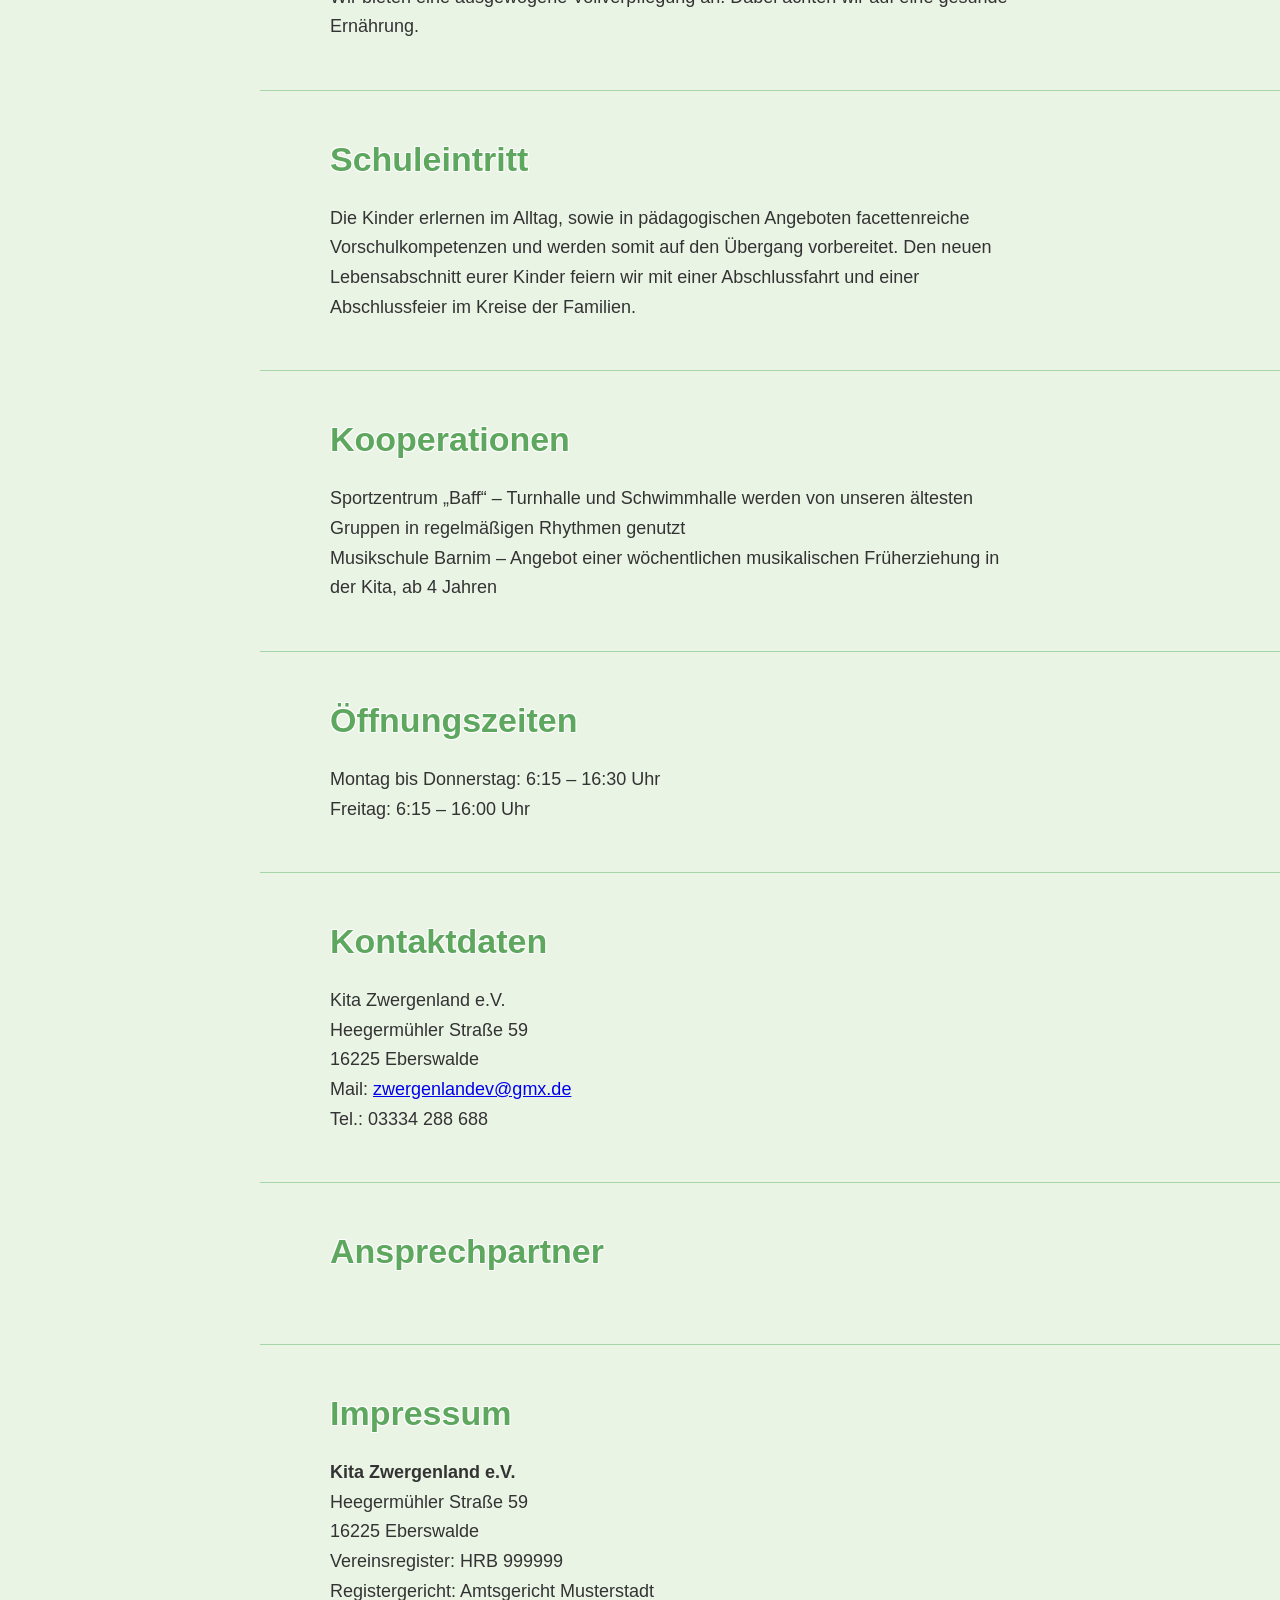
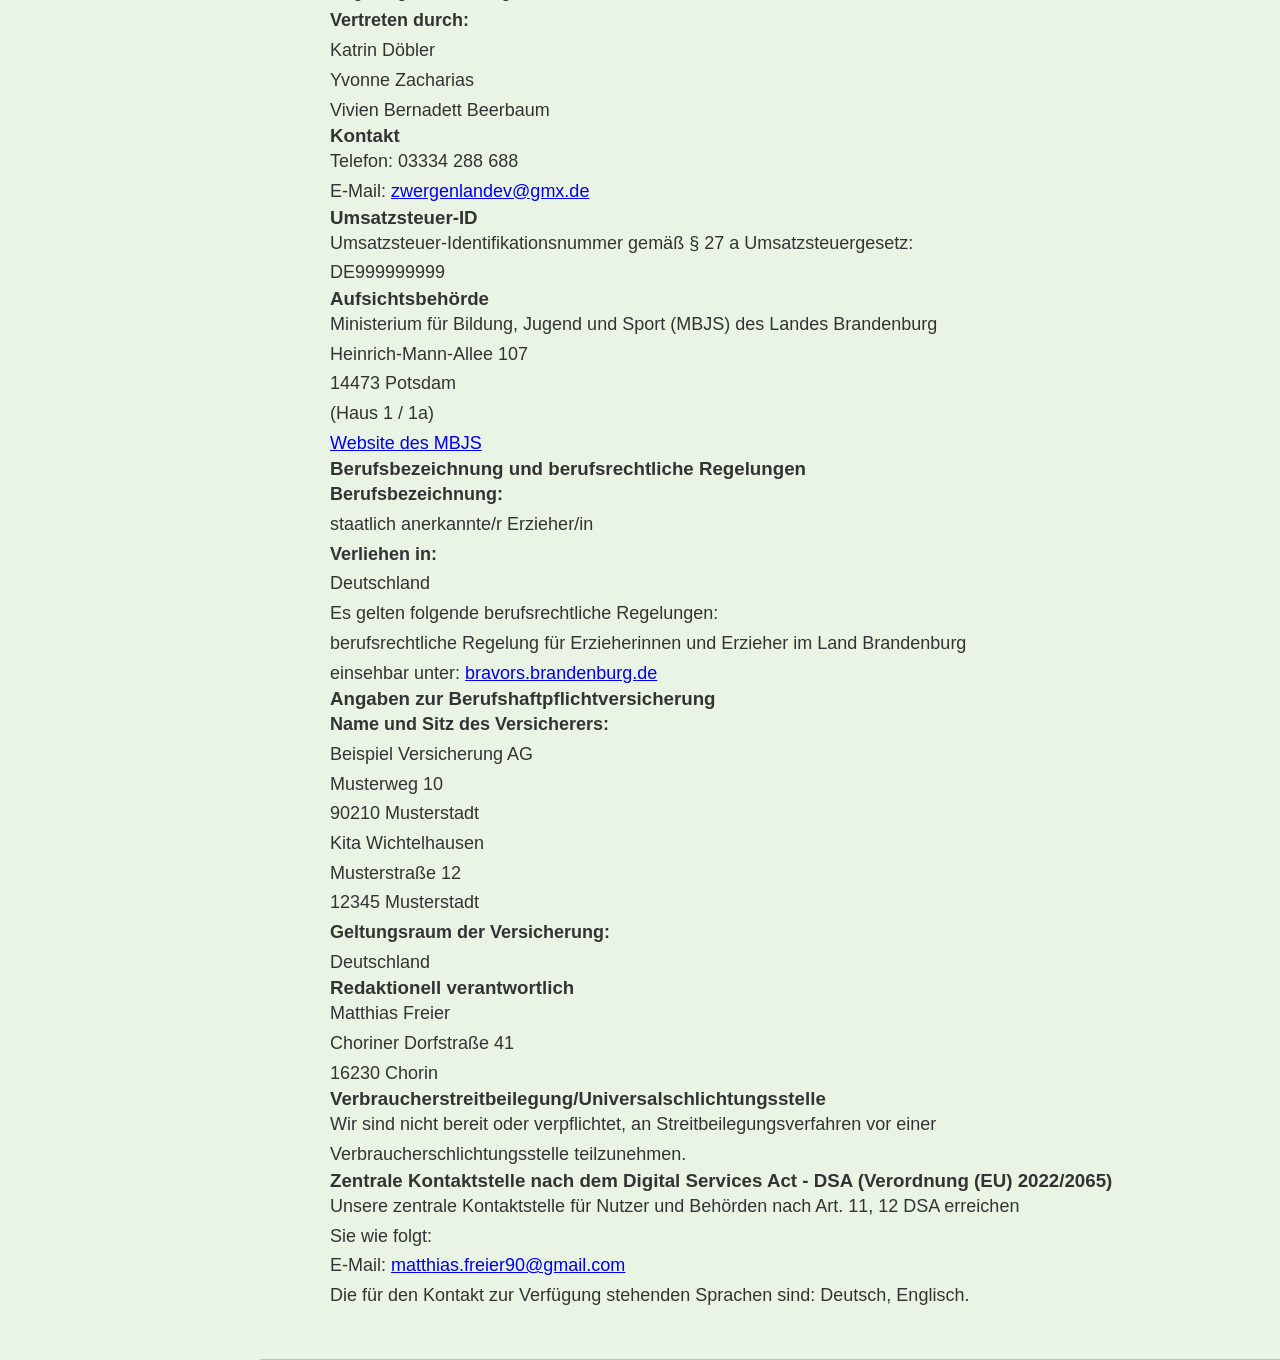
==== commit e838f9c0: "Update index.html" ====
--- a/index.html
+++ b/index.html
@@ -1,20 +1,17 @@
-```html
 <!DOCTYPE html>
 <html lang="de">
 
 <head>
   <meta charset="UTF-8">
   <meta name="viewport" content="width=device-width, initial-scale=1.0">
-
   <title>Kita Zwergenland e.V.</title>
-
   <link rel="stylesheet" href="style.css">
 </head>
 
 <body>
 
   <!-- =========================================================
-       SIDEBAR / INHALTSVERZEICHNIS
+       SIDEBAR / NAVIGATION
        ========================================================= -->
 
   <aside class="sidebar">
@@ -55,23 +52,65 @@
 
     <section id="start" class="hero">
 
+      <!-- Kontaktdaten direkt unter der Navigation -->
+
+      <div class="hero-contact" aria-label="Kontaktdaten">
+
+        <a
+          href="https://www.google.com/maps/search/?api=1&query=Heegerm%C3%BChler+Stra%C3%9Fe+59%2C+16225+Eberswalde"
+          class="hero-contact-item"
+          target="_blank"
+          rel="noopener noreferrer"
+        >
+          <span aria-hidden="true">⌖</span>
+          <span class="hero-contact-text">
+            Heegermühler Straße 59 · 16225 Eberswalde
+          </span>
+        </a>
+
+        <a
+          href="tel:+493334288688"
+          class="hero-contact-item"
+        >
+          <span aria-hidden="true">☎</span>
+          <span class="hero-contact-text">03334 288 688</span>
+        </a>
+
+        <a
+          href="mailto:zwergenlandev@gmx.de"
+          class="hero-contact-item"
+        >
+          <span aria-hidden="true">✉</span>
+          <span class="hero-contact-text">
+            zwergenlandev@gmx.de
+          </span>
+        </a>
+
+      </div>
+
+
       <!-- Hintergrundbild -->
+
       <div class="hero-background" aria-hidden="true"></div>
 
+
       <!-- Hero-Inhalt -->
+
       <div class="hero-content">
 
         <div class="hero-sun" aria-hidden="true">☀</div>
 
-        <p class="hero-welcome">Willkommen im</p>
+        <p class="hero-welcome">
+          Willkommen im
+        </p>
 
         <h2 class="hero-title">
           <span class="hero-z">Z</span><span class="hero-w">w</span><span class="hero-e">e</span><span class="hero-r">r</span><span class="hero-g">g</span><span class="hero-e2">e</span><span class="hero-n">n</span><span class="hero-l">l</span><span class="hero-a">a</span><span class="hero-n2">n</span><span class="hero-d">d</span><span class="hero-e"> e.</span><span class="hero-r">V.</span>
         </h2>
 
         <p class="hero-claim">
-          Gemeinsam entdecken,<br>
-          spielen und lernen.
+          Gemeinsam wachsen.<br>
+          Entdecken. Groß werden.
         </p>
 
         <p class="hero-description">
@@ -81,12 +120,18 @@
 
         <div class="hero-buttons">
 
-          <a href="#Das sind wir" class="hero-button hero-button-primary">
+          <a
+            href="#Das sind wir"
+            class="hero-button hero-button-primary"
+          >
             <span aria-hidden="true">♡</span>
             Kita kennenlernen
           </a>
 
-          <a href="#anmeldung" class="hero-button hero-button-secondary">
+          <a
+            href="#anmeldung"
+            class="hero-button hero-button-secondary"
+          >
             <span aria-hidden="true">▣</span>
             Kitaplatz anfragen
           </a>
@@ -96,9 +141,7 @@
       </div>
 
 
-      <!-- =====================================================
-           MERKMALE DER KITA
-           ===================================================== -->
+      <!-- Merkmale -->
 
       <div class="hero-features">
 
@@ -124,32 +167,6 @@
 
       </div>
 
-
-      <!-- =====================================================
-           KONTAKTDATEN
-           ===================================================== -->
-
-      <div class="hero-contact">
-
-        <div class="hero-contact-item">
-          <span aria-hidden="true">⌖</span>
-          <span>
-            Heegermühler Straße 59 · 16225 Eberswalde
-          </span>
-        </div>
-
-        <a href="tel:+493334288688" class="hero-contact-item">
-          <span aria-hidden="true">☎</span>
-          <span>03334 288 688</span>
-        </a>
-
-        <a href="mailto:zwergenlandev@gmx.de" class="hero-contact-item">
-          <span aria-hidden="true">✉</span>
-          <span>zwergenlandev@gmx.de</span>
-        </a>
-
-      </div>
-
     </section>
 
 
@@ -162,10 +179,10 @@
       <h2>Anmeldung eines Kitaplatzes</h2>
 
       <p>
-        1. Anfrage formlos per Mail oder telefonisch<br>
-        2. ausführlicher Kennenlerntermin<br>
-        3. ausfüllen des Aufnahmeantrags<br>
-        4. schriftliche Information über Zu- oder Absage<br>
+        1. Anfrage per Mail oder telefonisch<br>
+        2. Ausführlicher Kennenlerntermin<br>
+        3. Ausfüllen des Aufnahmeantrags<br>
+        4. Bestätigung des Platzes durch die Kita
       </p>
 
     </section>
@@ -180,8 +197,18 @@
       <h2>Das sind wir</h2>
 
       <p>
-        Wir betreuen bis zu 70 Kinder vom ersten Lebensjahr bis zum Schuleintritt. Besonders zeichnen uns die altershomogenen Gruppen aus. Diese werden grundsätzlich konstant über 6 Jahre von einer Gruppenleiterin betreut. Das sorgt für eine sehr individuelle und ganzheitliche Begleitung eurer Kinder. Außerdem ermöglicht es eine enge und vertrauensvolle Elternarbeit.
-        In unserer Einrichtung findet ihr eine freundliche, offene und demokratische Atmosphäre. Es ist uns sehr wichtig euren Kindern wertschätzend und auf Augenhöhe zu begeggen.
+        Wir betreuen bis zu 70 Kinder vom ersten Lebensjahr,
+        bis zum Schuleintritt. Besonders zeichnen uns die
+        altershomogenen Gruppen aus. Diese werden konstant über
+        6 Jahre von einer Gruppenleiterin betreut. Das sorgt für
+        eine sehr individuelle und ganzheitliche Begleitung
+        eurer Kinder. Außerdem ermöglicht es eine enge und
+        vertrauensvolle Elternarbeit.
+
+        In unserer Einrichtung findet ihr eine freundliche,
+        offene und demokratische Atmosphäre. Es ist uns sehr
+        wichtig euren Kindern wertschätzend und auf Augenhöhe
+        zu begegnen.
       </p>
 
     </section>
@@ -197,12 +224,22 @@
 
       <p>
         „Eigentlich braucht jedes Kind drei Dinge.<br>
-        Aufgaben, an denen es wachsen kann.<br>
-        Vorbilder an denen es sich orientieren kann.<br>
-        Gemeinschaften, in denen es sich aufgehoben fühlt."<br>
-        (Gerald Hüther, Prof. f. Neurobiologie, Universität Göttingen)<br>
-        Wir verstehen uns als einfühlsame Begleiter, die durch wertschätzende Haltung, gezielte Impulse und einer anregenden Lernumgebung Bildungsprozesse ermöglichen. Dies findet im Alltag, im Spiel und in lebensnahen Situationen statt.
-        Wir unterstützen die Kinder darin, ihre Potenziale zu entfalten, Selbstbewusstsein zu entwickeln und ihre Individualität zu erleben. Dabei erfahren und üben sie zugleich Akzeptanz, Rücksichtnahme und Hilfsbereitschaft in der Gemeinschaft.
+        Aufgaben, an denen es wachsen kann<br>
+        Vorbilder an denen es sich orientieren kann<br>
+        Gemeinschaften, in denen es sich aufgehoben fühlt<br>
+        (Gerald Hütter, Prof. f. Neurobiologie, Universität Göttingen)
+
+        Wir verstehen uns als einfühlsame Begleiter, die durch
+        wertschätzende Haltung, gezielte Impulse und eine
+        anregende Lernumgebung Bildungsprozesse ermöglichen.
+        Dies findet im Alltag, im Spiel und in lebensnahen
+        Situationen statt.
+
+        Wir unterstützen die Kinder darin, ihre Potenziale zu
+        entfalten, Selbstbewusstsein zu entwickeln und ihre
+        Individualität zu erleben. Dabei erfahren und üben sie
+        zugleich Akzeptanz, Rücksichtnahme und Hilfsbereitschaft
+        in der Gemeinschaft.
       </p>
 
     </section>
@@ -217,7 +254,10 @@
       <h2>Unser Verein</h2>
 
       <p>
-        Wir sind ein freier Träger aus Eltern und Mitarbeitern. Das Besondere an unserer Vereinsstruktur ist der Leitgedanke der Gemeinschaft, der seit der Gründung (14.05.1996) unser Antrieb ist.
+        Wir sind ein freier Träger aus Eltern und Mitarbeitern.
+        Das besondere an unserer Vereinsstruktur ist der
+        Leitgedanke der Gemeinschaft, der seit der Gründung
+        (14.05.1996) unser Antrieb ist.
       </p>
 
     </section>
@@ -232,7 +272,10 @@
       <h2>Unser Team</h2>
 
       <p>
-        Wir sind 10 Erzieherinnen, eine Köchin, eine Hausmeisterin und eine Buchhalterin. Gegenseitiges Unterstützen, ein respektvoller Umgang und regelmäßiger Austausch zählen zu unseren Grundwerten.
+        Wir sind 10 Erzieherinnen, eine Köchin, eine Hausmeisterin
+        und eine Buchhalterin. Gegenseitiges Unterstützen,
+        ein respektvoller Umgang und regelmäßiger Austausch
+        zählen zu unseren Grundwerten.
       </p>
 
     </section>
@@ -244,18 +287,16 @@
 
     <section id="Jährliche Highlights">
 
-      <h2>jährliche Highlights</h2>
-
-      <p>
-        - Fasching<br>
-        - Der Osterhase kommt<br>
-        - Kindertagsfeier<br>
-        - Großes Kitafest mit allen Familien<br>
-        - Training und freiwillige Teilnahme am Eberswalder Stadtlauf<br>
-        - Sankt Martins Fest und Laternenumzug mit den Familien<br>
-        - Theaterbesuch<br>
-        - Kinobesuch<br>
-        - Der Weihnachtsmann kommt<br>
+      <h2>Jährliche Highlights</h2>
+
+      <p>
+        Fasching<br>
+        Der Osterhase kommt<br>
+        Kindertagsfeier<br>
+        Großes Kitafest mit allen Familien<br>
+        Training und freiwillige Teilnahme am Eberswalder Stadtlauf<br>
+        Sankt Martins Fest und Laternenumzug mit den Familien<br>
+        Der Weihnachtsmann kommt
       </p>
 
     </section>
@@ -270,7 +311,13 @@
       <h2>Eingewöhnung</h2>
 
       <p>
-        Die Eingewöhnung eurer Kinder erfolgt grundsätzlich in einem Zeitraum von etwa 4 Wochen. Wir legen dabei den Fokus auf den Aufbau einer vertrauensvollen Beziehung zwischen der Erzieherin und dem Kind, sowie der Familie. Dabei gehen wir sehr individuell vor und sind im direkten Austausch mit euch. Uns ist wichtig, dass euer Kind und ihr euch bei uns wohlfühlt.
+        Die Eingewöhnung eurer Kinder erfolgt in einem Zeitraum
+        von etwa 4 Wochen. Wir legen dabei den Fokus auf den
+        Aufbau einer vertrauensvollen Beziehung zwischen der
+        Erzieherin und dem Kind, sowie der Familie. Dabei gehen
+        wir sehr individuell vor und sind im direkten Austausch
+        mit euch. Uns ist wichtig, dass euer Kind und ihr euch
+        bei uns wohlfühlt.
       </p>
 
     </section>
@@ -285,7 +332,10 @@
       <h2>Ernährung</h2>
 
       <p>
-        Die Mahlzeiten werden in unserer hauseigenen Küche von unserer Köchin zubereitet. Wir bieten eine ausgewogene Vollverpflegung an. Dabei achten wir auf eine gesunde Ernährung.
+        Die Mahlzeiten werden in unserer hauseigenen Küche von
+        unserer Köchin zubereitet. Wir bieten eine ausgewogene
+        Vollverpflegung an. Dabei achten wir auf eine gesunde
+        Ernährung.
       </p>
 
     </section>
@@ -300,7 +350,12 @@
       <h2>Schuleintritt</h2>
 
       <p>
-        Die Kinder erlernen im Alltag, sowie in pädagogischen Angeboten facettenreiche Vorschulkompetenzen und werden somit auf den Übergang vorbereitet. Den neuen Lebensabschnitt eurer Kinder feiern wir grundsätzlich mit einer Abschlussfahrt. Zudem planen wir jedes Jahr eine Abschlussfeier.
+        Die Kinder erlernen im Alltag, sowie in pädagogischen
+        Angeboten facettenreiche Vorschulkompetenzen und werden
+        somit auf den Übergang vorbereitet. Den neuen
+        Lebensabschnitt eurer Kinder feiern wir mit einer
+        Abschlussfahrt und einer Abschlussfeier im Kreise
+        der Familien.
       </p>
 
     </section>
@@ -315,10 +370,11 @@
       <h2>Kooperationen</h2>
 
       <p>
-        - Sportzentrum „Baff“ <br>
-          Turnhalle und Schwimmhalle werden von unseren ältesten Gruppen in regelmäßigen Rhythmen genutzt<br>
-        - Musikschule Barnim<br>
-          Angebot einer wöchentlichen musikalischen Früherziehung in der Kita, ab 4 Jahren
+        Sportzentrum „Baff“ – Turnhalle und Schwimmhalle werden
+        von unseren ältesten Gruppen in regelmäßigen Rhythmen
+        genutzt<br>
+        Musikschule Barnim – Angebot einer wöchentlichen
+        musikalischen Früherziehung in der Kita, ab 4 Jahren
       </p>
 
     </section>
@@ -385,27 +441,23 @@
 
       <h2>Impressum</h2>
 
-
-      <!-- Angaben zum Betreiber -->
-
       <p>
         <strong>Kita Zwergenland e.V.</strong><br>
         Heegermühler Straße 59<br>
         16225 Eberswalde
       </p>
 
-      <!-- Vertretungsberechtigte Personen -->
+      <p>
+        Vereinsregister: HRB 999999<br>
+        Registergericht: Amtsgericht Musterstadt
+      </p>
 
       <p>
         <strong>Vertreten durch:</strong><br>
-        Vorstand im Sinne des Vereinsrechts:<br>
-        Vorstandsvorsitzende: Katrin Döbler<br>
-        stellvertretende Vorstandsvorsitzende: Yvonne Zacharias<br>
+        Katrin Döbler<br>
+        Yvonne Zacharias<br>
         Vivien Bernadett Beerbaum
       </p>
-
-
-      <!-- Kontakt -->
 
       <h3>Kontakt</h3>
 
@@ -417,7 +469,82 @@
         </a>
       </p>
 
-      <!-- Redaktionell verantwortlich -->
+      <h3>Umsatzsteuer-ID</h3>
+
+      <p>
+        Umsatzsteuer-Identifikationsnummer gemäß § 27 a
+        Umsatzsteuergesetz:<br>
+        DE999999999
+      </p>
+
+      <h3>Aufsichtsbehörde</h3>
+
+      <p>
+        Ministerium für Bildung, Jugend und Sport (MBJS)
+        des Landes Brandenburg<br>
+        Heinrich-Mann-Allee 107<br>
+        14473 Potsdam<br>
+        (Haus 1 / 1a)
+      </p>
+
+      <p>
+        <a
+          href="https://mbjs.brandenburg.de/bildung.html"
+          target="_blank"
+          rel="noopener noreferrer"
+        >
+          Website des MBJS
+        </a>
+      </p>
+
+      <h3>Berufsbezeichnung und berufsrechtliche Regelungen</h3>
+
+      <p>
+        <strong>Berufsbezeichnung:</strong><br>
+        staatlich anerkannte/r Erzieher/in
+      </p>
+
+      <p>
+        <strong>Verliehen in:</strong><br>
+        Deutschland
+      </p>
+
+      <p>
+        Es gelten folgende berufsrechtliche Regelungen:
+      </p>
+
+      <p>
+        berufsrechtliche Regelung für Erzieherinnen und Erzieher
+        im Land Brandenburg
+      </p>
+
+      <p>
+        einsehbar unter:
+        <a
+          href="https://bravors.brandenburg.de/gesetze/bbgsozberg"
+          target="_blank"
+          rel="noopener noreferrer"
+        >
+          bravors.brandenburg.de
+        </a>
+      </p>
+
+      <h3>Angaben zur Berufshaftpflichtversicherung</h3>
+
+      <p>
+        <strong>Name und Sitz des Versicherers:</strong><br>
+        Beispiel Versicherung AG<br>
+        Musterweg 10<br>
+        90210 Musterstadt
+      </p>
+
+      <p>
+        Kita Wichtelhausen<br>
+        Musterstraße 12<br>
+        12345 Musterstadt<br>
+        <strong>Geltungsraum der Versicherung:</strong><br>
+        Deutschland
+      </p>
 
       <h3>Redaktionell verantwortlich</h3>
 
@@ -427,9 +554,6 @@
         16230 Chorin
       </p>
 
-
-      <!-- Verbraucherstreitbeilegung -->
-
       <h3>
         Verbraucherstreitbeilegung/Universalschlichtungsstelle
       </h3>
@@ -440,8 +564,28 @@
         Verbraucherschlichtungsstelle teilzunehmen.
       </p>
 
-
-     
+      <h3>
+        Zentrale Kontaktstelle nach dem Digital Services Act - DSA
+        (Verordnung (EU) 2022/2065)
+      </h3>
+
+      <p>
+        Unsere zentrale Kontaktstelle für Nutzer und Behörden
+        nach Art. 11, 12 DSA erreichen Sie wie folgt:
+      </p>
+
+      <p>
+        E-Mail:
+        <a href="mailto:matthias.freier90@gmail.com">
+          matthias.freier90@gmail.com
+        </a>
+      </p>
+
+      <p>
+        Die für den Kontakt zur Verfügung stehenden Sprachen sind:
+        Deutsch, Englisch.
+      </p>
+
     </section>
 
   </main>
@@ -449,4 +593,3 @@
 </body>
 
 </html>
-```
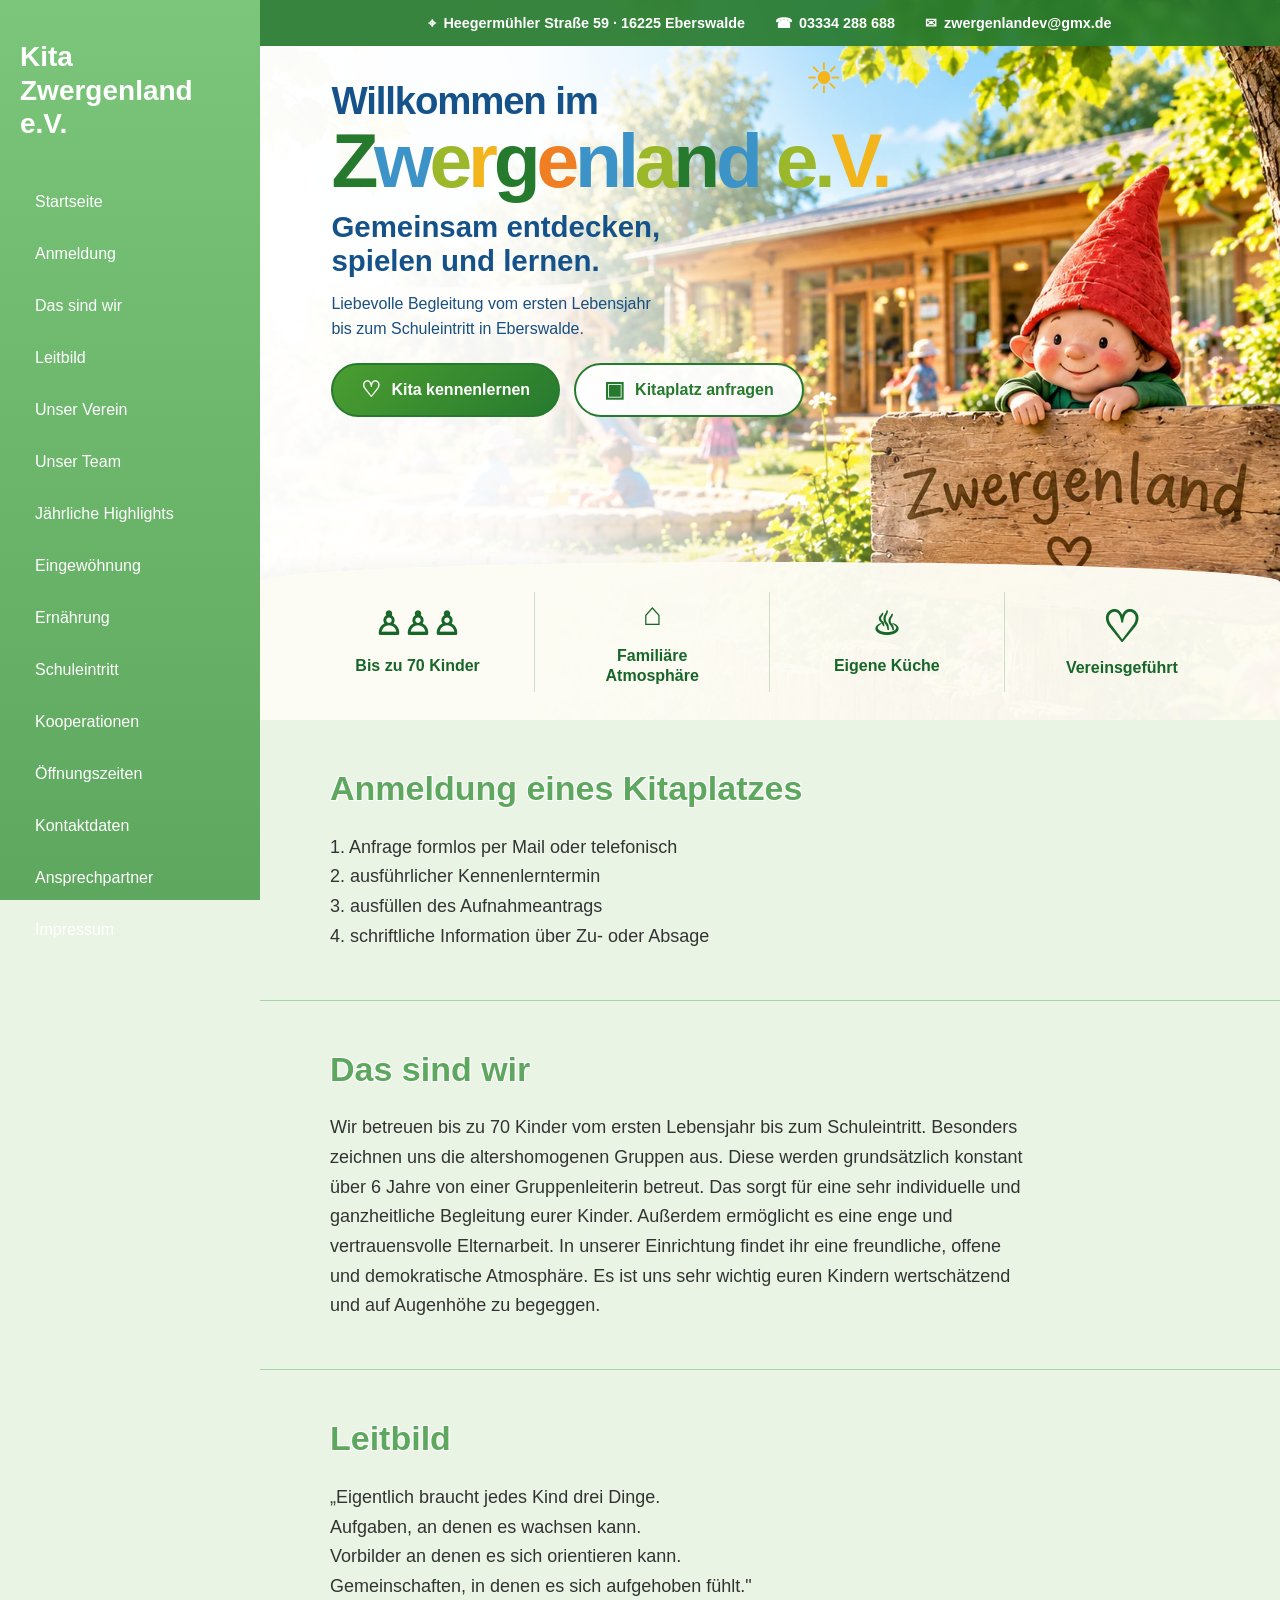
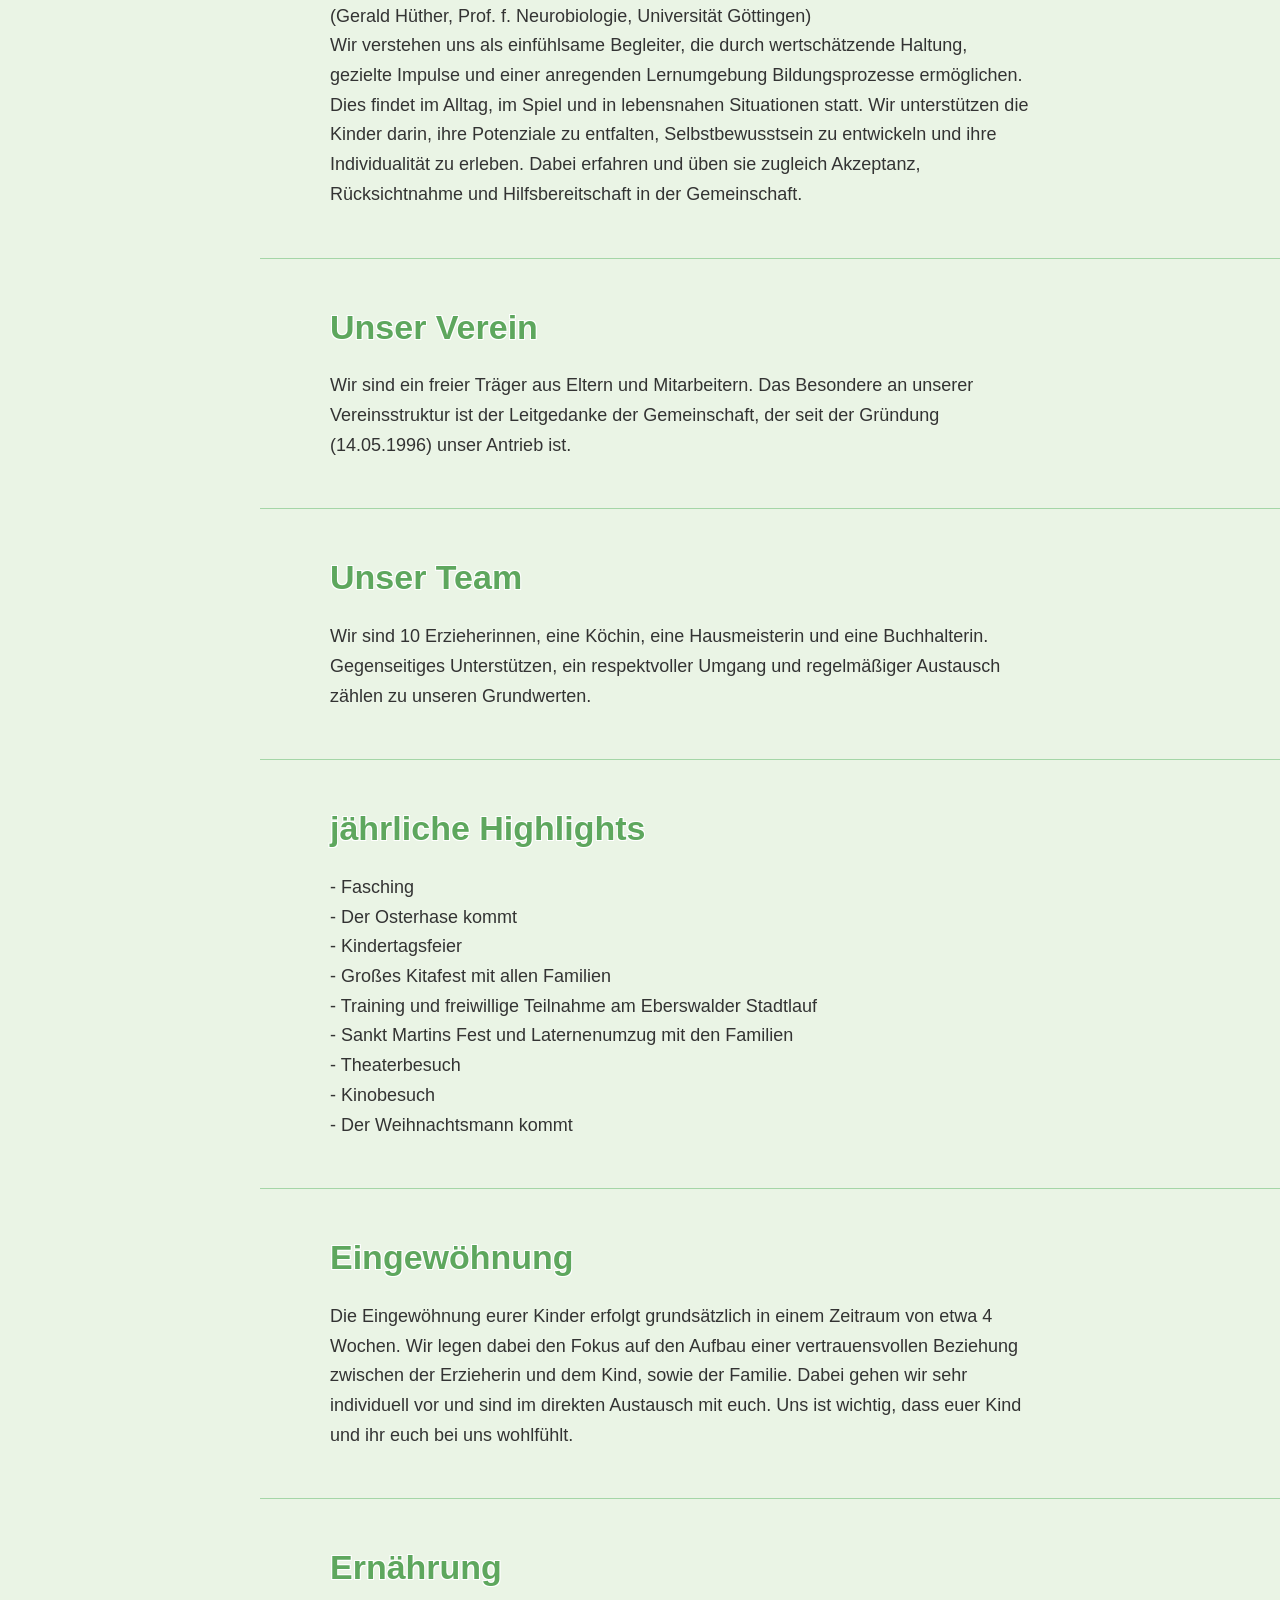
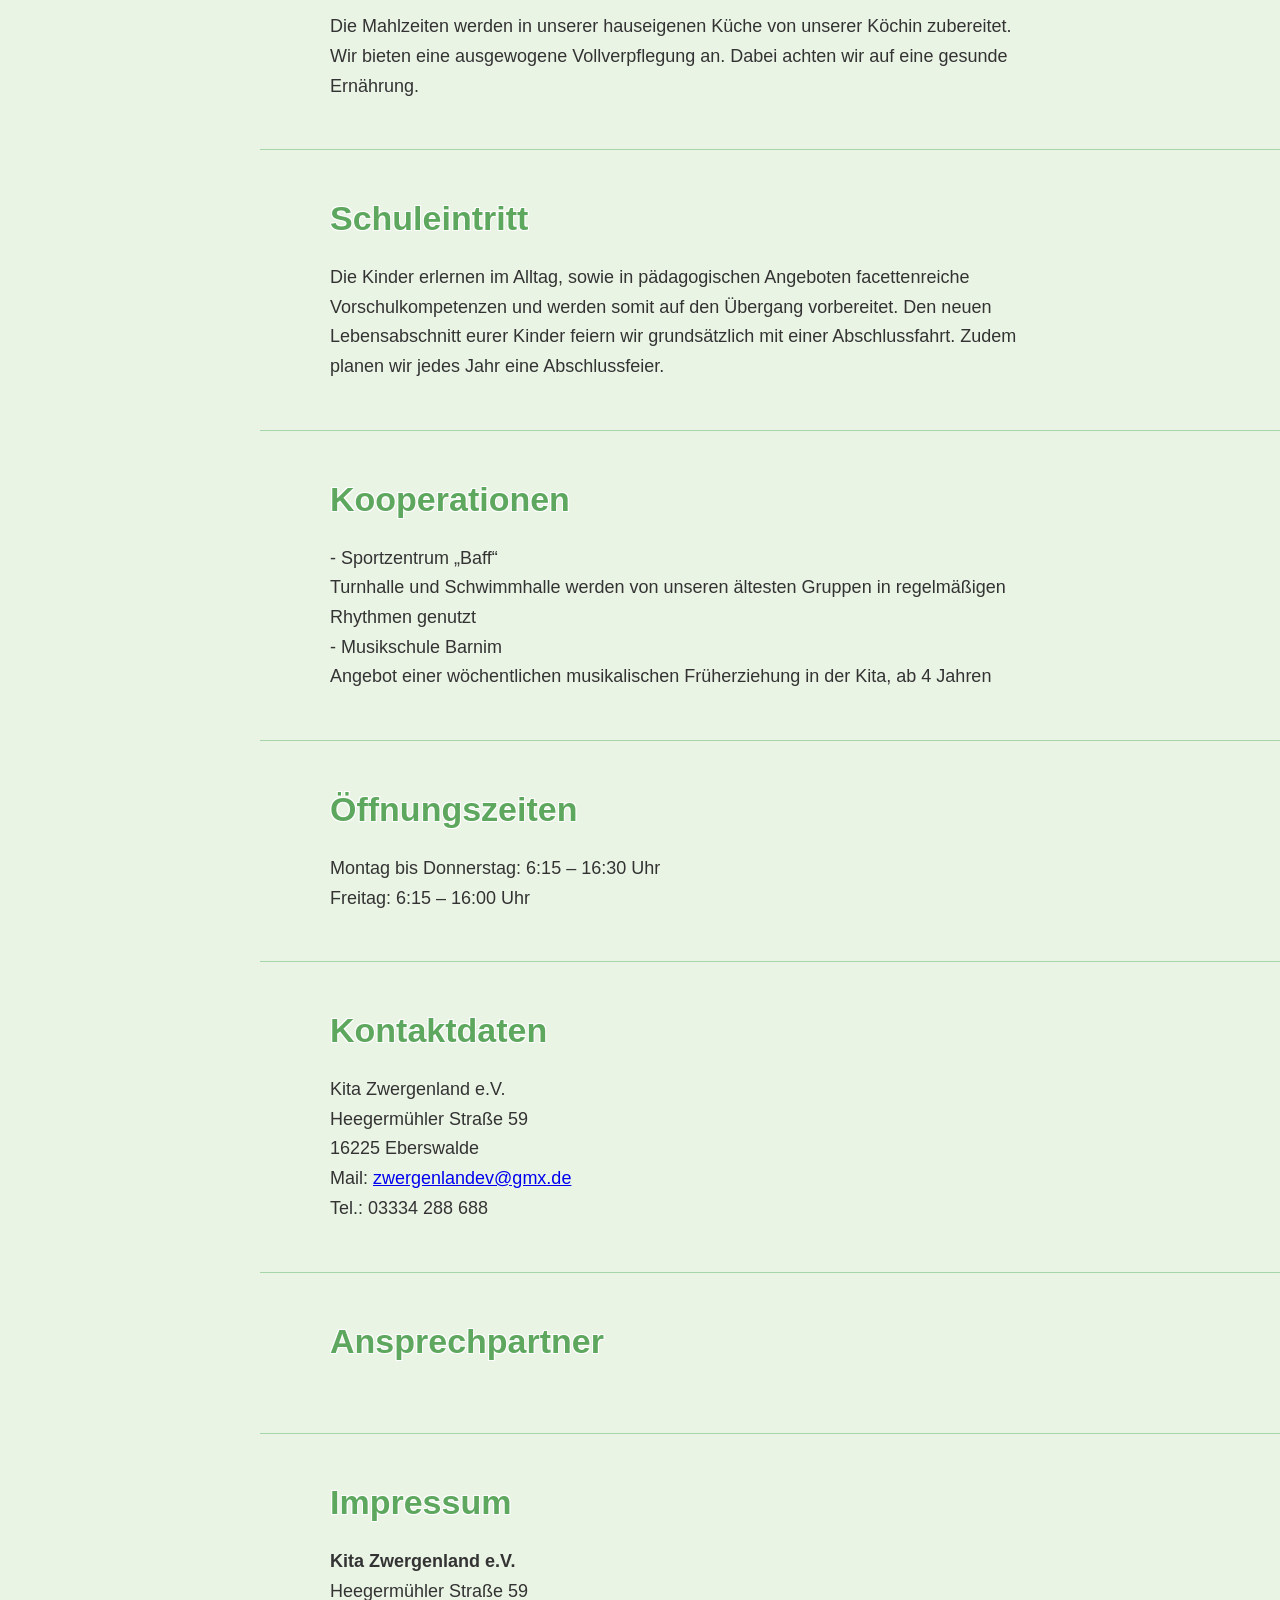
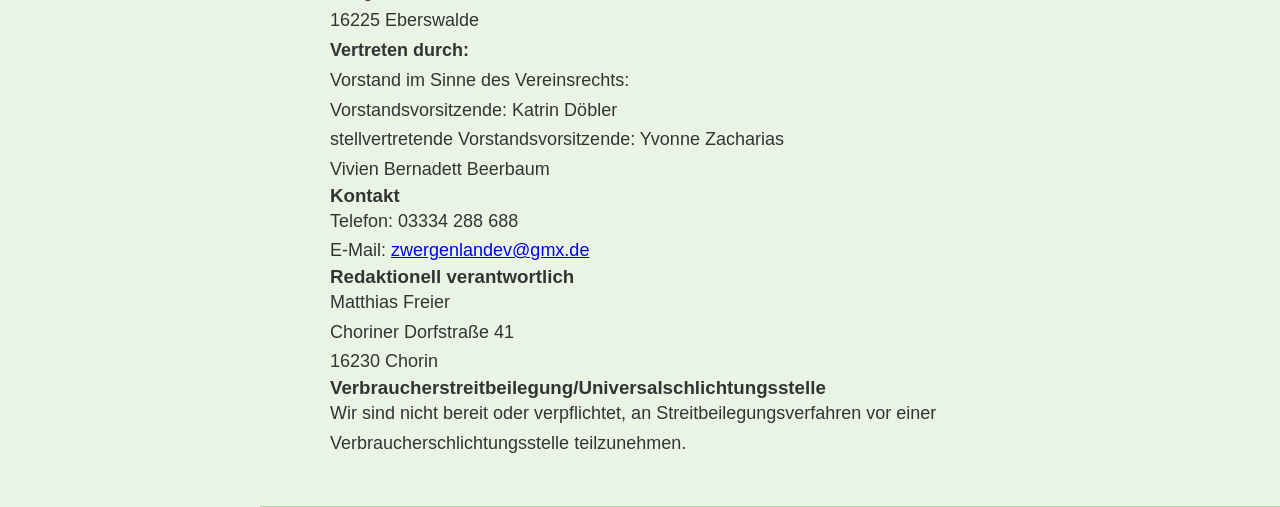
==== commit 43f507b5: "Update index.html" ====
--- a/index.html
+++ b/index.html
@@ -1,17 +1,20 @@
+
 <!DOCTYPE html>
 <html lang="de">
 
 <head>
   <meta charset="UTF-8">
   <meta name="viewport" content="width=device-width, initial-scale=1.0">
+
   <title>Kita Zwergenland e.V.</title>
+
   <link rel="stylesheet" href="style.css">
 </head>
 
 <body>
 
   <!-- =========================================================
-       SIDEBAR / NAVIGATION
+       SIDEBAR / INHALTSVERZEICHNIS
        ========================================================= -->
 
   <aside class="sidebar">
@@ -52,65 +55,48 @@
 
     <section id="start" class="hero">
 
-      <!-- Kontaktdaten direkt unter der Navigation -->
-
-      <div class="hero-contact" aria-label="Kontaktdaten">
-
-        <a
-          href="https://www.google.com/maps/search/?api=1&query=Heegerm%C3%BChler+Stra%C3%9Fe+59%2C+16225+Eberswalde"
-          class="hero-contact-item"
-          target="_blank"
-          rel="noopener noreferrer"
-        >
+      <!-- =====================================================
+           KONTAKTDATEN
+           ===================================================== -->
+
+      <div class="hero-contact">
+
+        <div class="hero-contact-item">
           <span aria-hidden="true">⌖</span>
-          <span class="hero-contact-text">
+          <span>
             Heegermühler Straße 59 · 16225 Eberswalde
           </span>
+        </div>
+
+        <a href="tel:+493334288688" class="hero-contact-item">
+          <span aria-hidden="true">☎</span>
+          <span>03334 288 688</span>
         </a>
 
-        <a
-          href="tel:+493334288688"
-          class="hero-contact-item"
-        >
-          <span aria-hidden="true">☎</span>
-          <span class="hero-contact-text">03334 288 688</span>
+        <a href="mailto:zwergenlandev@gmx.de" class="hero-contact-item">
+          <span aria-hidden="true">✉</span>
+          <span>zwergenlandev@gmx.de</span>
         </a>
 
-        <a
-          href="mailto:zwergenlandev@gmx.de"
-          class="hero-contact-item"
-        >
-          <span aria-hidden="true">✉</span>
-          <span class="hero-contact-text">
-            zwergenlandev@gmx.de
-          </span>
-        </a>
-
       </div>
 
-
       <!-- Hintergrundbild -->
-
       <div class="hero-background" aria-hidden="true"></div>
 
-
       <!-- Hero-Inhalt -->
-
       <div class="hero-content">
 
         <div class="hero-sun" aria-hidden="true">☀</div>
 
-        <p class="hero-welcome">
-          Willkommen im
-        </p>
+        <p class="hero-welcome">Willkommen im</p>
 
         <h2 class="hero-title">
           <span class="hero-z">Z</span><span class="hero-w">w</span><span class="hero-e">e</span><span class="hero-r">r</span><span class="hero-g">g</span><span class="hero-e2">e</span><span class="hero-n">n</span><span class="hero-l">l</span><span class="hero-a">a</span><span class="hero-n2">n</span><span class="hero-d">d</span><span class="hero-e"> e.</span><span class="hero-r">V.</span>
         </h2>
 
         <p class="hero-claim">
-          Gemeinsam wachsen.<br>
-          Entdecken. Groß werden.
+          Gemeinsam entdecken,<br>
+          spielen und lernen.
         </p>
 
         <p class="hero-description">
@@ -120,18 +106,12 @@
 
         <div class="hero-buttons">
 
-          <a
-            href="#Das sind wir"
-            class="hero-button hero-button-primary"
-          >
+          <a href="#Das sind wir" class="hero-button hero-button-primary">
             <span aria-hidden="true">♡</span>
             Kita kennenlernen
           </a>
 
-          <a
-            href="#anmeldung"
-            class="hero-button hero-button-secondary"
-          >
+          <a href="#anmeldung" class="hero-button hero-button-secondary">
             <span aria-hidden="true">▣</span>
             Kitaplatz anfragen
           </a>
@@ -141,7 +121,9 @@
       </div>
 
 
-      <!-- Merkmale -->
+      <!-- =====================================================
+           MERKMALE DER KITA
+           ===================================================== -->
 
       <div class="hero-features">
 
@@ -179,10 +161,10 @@
       <h2>Anmeldung eines Kitaplatzes</h2>
 
       <p>
-        1. Anfrage per Mail oder telefonisch<br>
-        2. Ausführlicher Kennenlerntermin<br>
-        3. Ausfüllen des Aufnahmeantrags<br>
-        4. Bestätigung des Platzes durch die Kita
+        1. Anfrage formlos per Mail oder telefonisch<br>
+        2. ausführlicher Kennenlerntermin<br>
+        3. ausfüllen des Aufnahmeantrags<br>
+        4. schriftliche Information über Zu- oder Absage<br>
       </p>
 
     </section>
@@ -197,18 +179,8 @@
       <h2>Das sind wir</h2>
 
       <p>
-        Wir betreuen bis zu 70 Kinder vom ersten Lebensjahr,
-        bis zum Schuleintritt. Besonders zeichnen uns die
-        altershomogenen Gruppen aus. Diese werden konstant über
-        6 Jahre von einer Gruppenleiterin betreut. Das sorgt für
-        eine sehr individuelle und ganzheitliche Begleitung
-        eurer Kinder. Außerdem ermöglicht es eine enge und
-        vertrauensvolle Elternarbeit.
-
-        In unserer Einrichtung findet ihr eine freundliche,
-        offene und demokratische Atmosphäre. Es ist uns sehr
-        wichtig euren Kindern wertschätzend und auf Augenhöhe
-        zu begegnen.
+        Wir betreuen bis zu 70 Kinder vom ersten Lebensjahr bis zum Schuleintritt. Besonders zeichnen uns die altershomogenen Gruppen aus. Diese werden grundsätzlich konstant über 6 Jahre von einer Gruppenleiterin betreut. Das sorgt für eine sehr individuelle und ganzheitliche Begleitung eurer Kinder. Außerdem ermöglicht es eine enge und vertrauensvolle Elternarbeit.
+        In unserer Einrichtung findet ihr eine freundliche, offene und demokratische Atmosphäre. Es ist uns sehr wichtig euren Kindern wertschätzend und auf Augenhöhe zu begeggen.
       </p>
 
     </section>
@@ -224,22 +196,12 @@
 
       <p>
         „Eigentlich braucht jedes Kind drei Dinge.<br>
-        Aufgaben, an denen es wachsen kann<br>
-        Vorbilder an denen es sich orientieren kann<br>
-        Gemeinschaften, in denen es sich aufgehoben fühlt<br>
-        (Gerald Hütter, Prof. f. Neurobiologie, Universität Göttingen)
-
-        Wir verstehen uns als einfühlsame Begleiter, die durch
-        wertschätzende Haltung, gezielte Impulse und eine
-        anregende Lernumgebung Bildungsprozesse ermöglichen.
-        Dies findet im Alltag, im Spiel und in lebensnahen
-        Situationen statt.
-
-        Wir unterstützen die Kinder darin, ihre Potenziale zu
-        entfalten, Selbstbewusstsein zu entwickeln und ihre
-        Individualität zu erleben. Dabei erfahren und üben sie
-        zugleich Akzeptanz, Rücksichtnahme und Hilfsbereitschaft
-        in der Gemeinschaft.
+        Aufgaben, an denen es wachsen kann.<br>
+        Vorbilder an denen es sich orientieren kann.<br>
+        Gemeinschaften, in denen es sich aufgehoben fühlt."<br>
+        (Gerald Hüther, Prof. f. Neurobiologie, Universität Göttingen)<br>
+        Wir verstehen uns als einfühlsame Begleiter, die durch wertschätzende Haltung, gezielte Impulse und einer anregenden Lernumgebung Bildungsprozesse ermöglichen. Dies findet im Alltag, im Spiel und in lebensnahen Situationen statt.
+        Wir unterstützen die Kinder darin, ihre Potenziale zu entfalten, Selbstbewusstsein zu entwickeln und ihre Individualität zu erleben. Dabei erfahren und üben sie zugleich Akzeptanz, Rücksichtnahme und Hilfsbereitschaft in der Gemeinschaft.
       </p>
 
     </section>
@@ -254,10 +216,7 @@
       <h2>Unser Verein</h2>
 
       <p>
-        Wir sind ein freier Träger aus Eltern und Mitarbeitern.
-        Das besondere an unserer Vereinsstruktur ist der
-        Leitgedanke der Gemeinschaft, der seit der Gründung
-        (14.05.1996) unser Antrieb ist.
+        Wir sind ein freier Träger aus Eltern und Mitarbeitern. Das Besondere an unserer Vereinsstruktur ist der Leitgedanke der Gemeinschaft, der seit der Gründung (14.05.1996) unser Antrieb ist.
       </p>
 
     </section>
@@ -272,10 +231,7 @@
       <h2>Unser Team</h2>
 
       <p>
-        Wir sind 10 Erzieherinnen, eine Köchin, eine Hausmeisterin
-        und eine Buchhalterin. Gegenseitiges Unterstützen,
-        ein respektvoller Umgang und regelmäßiger Austausch
-        zählen zu unseren Grundwerten.
+        Wir sind 10 Erzieherinnen, eine Köchin, eine Hausmeisterin und eine Buchhalterin. Gegenseitiges Unterstützen, ein respektvoller Umgang und regelmäßiger Austausch zählen zu unseren Grundwerten.
       </p>
 
     </section>
@@ -287,16 +243,18 @@
 
     <section id="Jährliche Highlights">
 
-      <h2>Jährliche Highlights</h2>
-
-      <p>
-        Fasching<br>
-        Der Osterhase kommt<br>
-        Kindertagsfeier<br>
-        Großes Kitafest mit allen Familien<br>
-        Training und freiwillige Teilnahme am Eberswalder Stadtlauf<br>
-        Sankt Martins Fest und Laternenumzug mit den Familien<br>
-        Der Weihnachtsmann kommt
+      <h2>jährliche Highlights</h2>
+
+      <p>
+        - Fasching<br>
+        - Der Osterhase kommt<br>
+        - Kindertagsfeier<br>
+        - Großes Kitafest mit allen Familien<br>
+        - Training und freiwillige Teilnahme am Eberswalder Stadtlauf<br>
+        - Sankt Martins Fest und Laternenumzug mit den Familien<br>
+        - Theaterbesuch<br>
+        - Kinobesuch<br>
+        - Der Weihnachtsmann kommt<br>
       </p>
 
     </section>
@@ -311,13 +269,7 @@
       <h2>Eingewöhnung</h2>
 
       <p>
-        Die Eingewöhnung eurer Kinder erfolgt in einem Zeitraum
-        von etwa 4 Wochen. Wir legen dabei den Fokus auf den
-        Aufbau einer vertrauensvollen Beziehung zwischen der
-        Erzieherin und dem Kind, sowie der Familie. Dabei gehen
-        wir sehr individuell vor und sind im direkten Austausch
-        mit euch. Uns ist wichtig, dass euer Kind und ihr euch
-        bei uns wohlfühlt.
+        Die Eingewöhnung eurer Kinder erfolgt grundsätzlich in einem Zeitraum von etwa 4 Wochen. Wir legen dabei den Fokus auf den Aufbau einer vertrauensvollen Beziehung zwischen der Erzieherin und dem Kind, sowie der Familie. Dabei gehen wir sehr individuell vor und sind im direkten Austausch mit euch. Uns ist wichtig, dass euer Kind und ihr euch bei uns wohlfühlt.
       </p>
 
     </section>
@@ -332,10 +284,7 @@
       <h2>Ernährung</h2>
 
       <p>
-        Die Mahlzeiten werden in unserer hauseigenen Küche von
-        unserer Köchin zubereitet. Wir bieten eine ausgewogene
-        Vollverpflegung an. Dabei achten wir auf eine gesunde
-        Ernährung.
+        Die Mahlzeiten werden in unserer hauseigenen Küche von unserer Köchin zubereitet. Wir bieten eine ausgewogene Vollverpflegung an. Dabei achten wir auf eine gesunde Ernährung.
       </p>
 
     </section>
@@ -350,12 +299,7 @@
       <h2>Schuleintritt</h2>
 
       <p>
-        Die Kinder erlernen im Alltag, sowie in pädagogischen
-        Angeboten facettenreiche Vorschulkompetenzen und werden
-        somit auf den Übergang vorbereitet. Den neuen
-        Lebensabschnitt eurer Kinder feiern wir mit einer
-        Abschlussfahrt und einer Abschlussfeier im Kreise
-        der Familien.
+        Die Kinder erlernen im Alltag, sowie in pädagogischen Angeboten facettenreiche Vorschulkompetenzen und werden somit auf den Übergang vorbereitet. Den neuen Lebensabschnitt eurer Kinder feiern wir grundsätzlich mit einer Abschlussfahrt. Zudem planen wir jedes Jahr eine Abschlussfeier.
       </p>
 
     </section>
@@ -370,11 +314,10 @@
       <h2>Kooperationen</h2>
 
       <p>
-        Sportzentrum „Baff“ – Turnhalle und Schwimmhalle werden
-        von unseren ältesten Gruppen in regelmäßigen Rhythmen
-        genutzt<br>
-        Musikschule Barnim – Angebot einer wöchentlichen
-        musikalischen Früherziehung in der Kita, ab 4 Jahren
+        - Sportzentrum „Baff“ <br>
+          Turnhalle und Schwimmhalle werden von unseren ältesten Gruppen in regelmäßigen Rhythmen genutzt<br>
+        - Musikschule Barnim<br>
+          Angebot einer wöchentlichen musikalischen Früherziehung in der Kita, ab 4 Jahren
       </p>
 
     </section>
@@ -441,23 +384,28 @@
 
       <h2>Impressum</h2>
 
+
+      <!-- Angaben zum Betreiber -->
+
       <p>
         <strong>Kita Zwergenland e.V.</strong><br>
         Heegermühler Straße 59<br>
         16225 Eberswalde
       </p>
 
-      <p>
-        Vereinsregister: HRB 999999<br>
-        Registergericht: Amtsgericht Musterstadt
-      </p>
+
+      <!-- Vertretungsberechtigte Personen -->
 
       <p>
         <strong>Vertreten durch:</strong><br>
-        Katrin Döbler<br>
-        Yvonne Zacharias<br>
+        Vorstand im Sinne des Vereinsrechts:<br>
+        Vorstandsvorsitzende: Katrin Döbler<br>
+        stellvertretende Vorstandsvorsitzende: Yvonne Zacharias<br>
         Vivien Bernadett Beerbaum
       </p>
+
+
+      <!-- Kontakt -->
 
       <h3>Kontakt</h3>
 
@@ -469,82 +417,7 @@
         </a>
       </p>
 
-      <h3>Umsatzsteuer-ID</h3>
-
-      <p>
-        Umsatzsteuer-Identifikationsnummer gemäß § 27 a
-        Umsatzsteuergesetz:<br>
-        DE999999999
-      </p>
-
-      <h3>Aufsichtsbehörde</h3>
-
-      <p>
-        Ministerium für Bildung, Jugend und Sport (MBJS)
-        des Landes Brandenburg<br>
-        Heinrich-Mann-Allee 107<br>
-        14473 Potsdam<br>
-        (Haus 1 / 1a)
-      </p>
-
-      <p>
-        <a
-          href="https://mbjs.brandenburg.de/bildung.html"
-          target="_blank"
-          rel="noopener noreferrer"
-        >
-          Website des MBJS
-        </a>
-      </p>
-
-      <h3>Berufsbezeichnung und berufsrechtliche Regelungen</h3>
-
-      <p>
-        <strong>Berufsbezeichnung:</strong><br>
-        staatlich anerkannte/r Erzieher/in
-      </p>
-
-      <p>
-        <strong>Verliehen in:</strong><br>
-        Deutschland
-      </p>
-
-      <p>
-        Es gelten folgende berufsrechtliche Regelungen:
-      </p>
-
-      <p>
-        berufsrechtliche Regelung für Erzieherinnen und Erzieher
-        im Land Brandenburg
-      </p>
-
-      <p>
-        einsehbar unter:
-        <a
-          href="https://bravors.brandenburg.de/gesetze/bbgsozberg"
-          target="_blank"
-          rel="noopener noreferrer"
-        >
-          bravors.brandenburg.de
-        </a>
-      </p>
-
-      <h3>Angaben zur Berufshaftpflichtversicherung</h3>
-
-      <p>
-        <strong>Name und Sitz des Versicherers:</strong><br>
-        Beispiel Versicherung AG<br>
-        Musterweg 10<br>
-        90210 Musterstadt
-      </p>
-
-      <p>
-        Kita Wichtelhausen<br>
-        Musterstraße 12<br>
-        12345 Musterstadt<br>
-        <strong>Geltungsraum der Versicherung:</strong><br>
-        Deutschland
-      </p>
+      <!-- Redaktionell verantwortlich -->
 
       <h3>Redaktionell verantwortlich</h3>
 
@@ -554,6 +427,9 @@
         16230 Chorin
       </p>
 
+
+      <!-- Verbraucherstreitbeilegung -->
+
       <h3>
         Verbraucherstreitbeilegung/Universalschlichtungsstelle
       </h3>
@@ -564,28 +440,6 @@
         Verbraucherschlichtungsstelle teilzunehmen.
       </p>
 
-      <h3>
-        Zentrale Kontaktstelle nach dem Digital Services Act - DSA
-        (Verordnung (EU) 2022/2065)
-      </h3>
-
-      <p>
-        Unsere zentrale Kontaktstelle für Nutzer und Behörden
-        nach Art. 11, 12 DSA erreichen Sie wie folgt:
-      </p>
-
-      <p>
-        E-Mail:
-        <a href="mailto:matthias.freier90@gmail.com">
-          matthias.freier90@gmail.com
-        </a>
-      </p>
-
-      <p>
-        Die für den Kontakt zur Verfügung stehenden Sprachen sind:
-        Deutsch, Englisch.
-      </p>
-
     </section>
 
   </main>
--- a/style.css
+++ b/style.css
@@ -24,12 +24,9 @@
 
 body {
   display: flex;
-
   font-family: Arial, Helvetica, sans-serif;
-
   background: #EAF4E5;
   color: #333;
-
   overflow-x: hidden;
 }
 
@@ -49,13 +46,11 @@
   );
 
   color: white;
-
   padding: 40px 20px;
 
   position: fixed;
   left: 0;
   top: 0;
-
   z-index: 1000;
 
   display: flex;
@@ -65,7 +60,6 @@
 
 .sidebar h1 {
   margin-bottom: 40px;
-
   font-size: 28px;
   line-height: 1.2;
 }
@@ -78,18 +72,14 @@
 .sidebar nav {
   display: flex;
   flex-direction: column;
-
   gap: 10px;
 }
 
 
 .sidebar nav a {
   color: white;
-
   text-decoration: none;
-
   padding: 12px 15px;
-
   border-radius: 10px;
 
   transition:
@@ -102,12 +92,9 @@
 
 .sidebar nav a:hover {
   background: rgba(255, 255, 255, 0.2);
-
   transform: translateX(5px);
 }
 
-
-/* Tastaturbedienung */
 
 .sidebar nav a:focus-visible {
   outline: 3px solid #ffffff;
@@ -121,7 +108,6 @@
 
 .content {
   margin-left: 260px;
-
   width: calc(100% - 260px);
 }
 
@@ -131,10 +117,7 @@
 ========================================= */
 
 section:not(.hero) {
-  /* Kapitel passen sich der tatsächlichen Inhaltslänge an */
   min-height: auto;
-
-  /* Weniger Abstand zwischen den Kapiteln */
   padding: 48px 70px;
 
   display: flex;
@@ -142,16 +125,13 @@
   justify-content: flex-start;
 
   background: #EAF4E5;
-
   border-bottom: 1px solid #a5d6a7;
 }
 
 
 section:not(.hero) h2 {
   margin-bottom: 24px;
-
   color: #5ea75e;
-
   font-size: 34px;
   line-height: 1.2;
 
@@ -165,7 +145,6 @@
 
 section:not(.hero) p {
   max-width: 700px;
-
   font-size: 18px;
   line-height: 1.65;
 }
@@ -173,7 +152,7 @@
 
 /* =========================================================
    HERO – ZWERGENLAND
-   ========================================================= */
+========================================================= */
 
 .hero {
   --hero-green: #267a2e;
@@ -185,16 +164,11 @@
   --hero-cream: #fbfaf1;
 
   position: relative;
-
   width: 100%;
   min-height: 720px;
-
   overflow: hidden;
-
   display: block;
-
   background: #ffffff;
-
   color: #333;
 }
 
@@ -205,7 +179,6 @@
 
 .hero-background {
   position: absolute;
-
   inset: 0;
 
   background-image:
@@ -220,29 +193,21 @@
     url("zwergenland-hero.webp");
 
   background-size: cover;
-
-  /*
-     Das wichtige Motiv mit Zwerg und Schild
-     befindet sich rechts.
-  */
   background-position: center right;
-
   background-repeat: no-repeat;
-
   z-index: 0;
 }
 
-/* =========================================
-   Hero Kontaktleiste
+
+/* =========================================
+   Hero Kontaktleiste – Desktop
 ========================================= */
 
 .hero-contact {
   position: absolute;
-
   top: 0;
   left: 0;
   right: 0;
-
   z-index: 10;
 
   min-height: 46px;
@@ -255,7 +220,6 @@
   padding: 10px 30px;
 
   background: rgba(38, 122, 46, 0.92);
-
   color: #ffffff;
 
   font-size: 0.9rem;
@@ -272,7 +236,6 @@
   gap: 7px;
 
   color: #ffffff;
-
   text-decoration: none;
 
   transition:
@@ -283,7 +246,6 @@
 
 .hero-contact-item:hover {
   opacity: 0.85;
-
   transform: translateY(-1px);
 }
 
@@ -294,13 +256,13 @@
   border-radius: 4px;
 }
 
+
 /* =========================================
    Hero Hauptinhalt
 ========================================= */
 
 .hero-content {
   position: relative;
-
   z-index: 2;
 
   width: 65%;
@@ -320,25 +282,21 @@
 
 .hero-sun {
   position: absolute;
-
   top: 58px;
   right: 80px;
 
   color: var(--hero-yellow);
-
   font-size: 42px;
-
   line-height: 1;
 }
 
 
 /* =========================================
-   "Willkommen im"
+   Willkommen im
 ========================================= */
 
 .hero-welcome {
   margin: 0 0 8px;
-
   color: var(--hero-blue);
 
   font-size: clamp(
@@ -348,9 +306,7 @@
   );
 
   font-weight: 700;
-
   line-height: 1;
-
   letter-spacing: -0.03em;
 }
 
@@ -369,17 +325,9 @@
   );
 
   white-space: nowrap;
-
   font-weight: 800;
-
   line-height: 0.95;
-
   letter-spacing: -0.055em;
-  
-
-  /*
-     Alte globale h2-Effekte sicher entfernen.
-  */
   text-shadow: none;
 }
 
@@ -423,9 +371,7 @@
 
 .hero-claim {
   margin: 0 0 24px;
-
   max-width: 600px;
-
   color: var(--hero-blue);
 
   font-size: clamp(
@@ -435,7 +381,6 @@
   );
 
   font-weight: 600;
-
   line-height: 1.15;
 }
 
@@ -446,9 +391,7 @@
 
 .hero-description {
   margin: 0 0 30px;
-
   max-width: 600px;
-
   color: #174f80;
 
   font-size: clamp(
@@ -467,31 +410,24 @@
 
 .hero-buttons {
   display: flex;
-
   flex-wrap: wrap;
-
   gap: 14px;
 }
 
 
 .hero-button {
   display: inline-flex;
-
   align-items: center;
   justify-content: center;
 
   min-height: 54px;
-
   padding: 0 28px;
 
   border: 2px solid var(--hero-green);
-
   border-radius: 999px;
 
   font-size: 1rem;
-
   font-weight: 700;
-
   text-decoration: none;
 
   transition:
@@ -503,7 +439,6 @@
 
 .hero-button span {
   margin-right: 10px;
-
   font-size: 1.35rem;
 }
 
@@ -526,13 +461,9 @@
 
 .hero-button-secondary {
   color: var(--hero-green);
-
-  background:
-    rgba(255, 255, 255, 0.94);
-}
-
-
-/* Hover */
+  background: rgba(255, 255, 255, 0.94);
+}
+
 
 .hero-button:hover {
   transform: translateY(-2px);
@@ -543,11 +474,8 @@
 }
 
 
-/* Tastatur */
-
 .hero-button:focus-visible {
   outline: 3px solid var(--hero-yellow);
-
   outline-offset: 4px;
 }
 
@@ -558,30 +486,20 @@
 
 .hero-features {
   position: absolute;
-
   left: 0;
   right: 0;
   bottom: 0;
-
   z-index: 3;
 
   display: grid;
-
-  grid-template-columns:
-    repeat(4, 1fr);
+  grid-template-columns: repeat(4, 1fr);
 
   padding:
     30px
     4%
     28px;
 
-  background:
-    rgba(
-      253,
-      252,
-      244,
-      0.97
-    );
+  background: rgba(253, 252, 244, 0.97);
 
   border-radius:
     50% 50% 0 0 /
@@ -593,33 +511,22 @@
 }
 
 
-/* Einzelnes Merkmal */
-
 .hero-feature {
   display: flex;
-
   flex-direction: column;
-
   align-items: center;
   justify-content: center;
 
   min-height: 100px;
-
   padding: 0 20px;
 
   color: var(--hero-dark-green);
-
   font-size: 1rem;
-
   font-weight: 700;
-
   line-height: 1.25;
-
   text-align: center;
 
-  border-right:
-    1px solid
-    rgba(38, 122, 46, 0.22);
+  border-right: 1px solid rgba(38, 122, 46, 0.22);
 }
 
 
@@ -628,15 +535,10 @@
 }
 
 
-/* Icons */
-
 .hero-feature-icon {
   min-height: 40px;
-
   margin-bottom: 8px;
-
   font-size: 2rem;
-
   line-height: 1;
 }
 
@@ -648,52 +550,28 @@
 
 /* =========================================================
    TABLET
-   ========================================================= */
+========================================================= */
 
 @media (max-width: 1100px) {
-
-  /* -----------------------------------------
-     Sidebar
-  ----------------------------------------- */
 
   .sidebar {
     width: 220px;
-
-    padding:
-      30px
-      15px;
-  }
-
+    padding: 30px 15px;
+  }
 
   .sidebar h1 {
     font-size: 24px;
   }
 
-
   .sidebar nav a {
     font-size: 14px;
-
-    padding:
-      10px
-      12px;
-  }
-
-
-  /* -----------------------------------------
-     Content
-  ----------------------------------------- */
+    padding: 10px 12px;
+  }
 
   .content {
     margin-left: 220px;
-
-    width:
-      calc(100% - 220px);
-  }
-
-
-  /* -----------------------------------------
-     Standard Sections
-  ----------------------------------------- */
+    width: calc(100% - 220px);
+  }
 
   section:not(.hero) {
     min-height: auto;
@@ -701,58 +579,33 @@
     justify-content: flex-start;
   }
 
-
   section:not(.hero) h2 {
     font-size: 34px;
   }
 
-
-  /* -----------------------------------------
-     Hero
-  ----------------------------------------- */
-
   .hero {
     min-height: 700px;
   }
 
-
   .hero-content {
     width: 62%;
-
-    padding:
-      80px
-      30px
-      190px
-      6%;
-  }
-
+    padding: 80px 30px 190px 6%;
+  }
 
   .hero-background {
-    background-position:
-      62% center;
-  }
-
+    background-position: 62% center;
+  }
 
   .hero-sun {
     right: 40px;
   }
 
-
   .hero-title {
-    font-size:
-      clamp(
-        3.2rem,
-        6vw,
-        5.5rem
-      );
-  }
-
+    font-size: clamp(3.2rem, 6vw, 5.5rem);
+  }
 
   .hero-feature {
-    padding:
-      0
-      12px;
-
+    padding: 0 12px;
     font-size: 0.9rem;
   }
 
@@ -761,7 +614,7 @@
 
 /* =========================================================
    SMARTPHONE – MODERNER HERO
-   ========================================================= */
+========================================================= */
 
 @media (max-width: 768px) {
 
@@ -815,7 +668,7 @@
   .content {
     width: 100%;
     margin-left: 0;
-    margin-top: 150px;
+    margin-top: 118px;
   }
 
   section:not(.hero) {
@@ -833,9 +686,9 @@
   }
 
 
-  /* =====================================================
-     MODERNER MOBILE HERO
-     ===================================================== */
+  /* =========================================
+     MOBILE HERO
+  ========================================= */
 
   .hero {
     position: relative;
@@ -854,49 +707,114 @@
     left: auto;
     right: auto;
     order: 0;
+
     width: 100%;
     min-height: 42px;
+
     display: flex;
+    flex-direction: column;
+    align-items: stretch;
+    justify-content: center;
+    gap: 0;
+
+    padding: 12px 18px;
+
+    background: #267a2e;
+    color: #ffffff;
+
+    font-size: 0.9rem;
+    font-weight: 600;
+    line-height: 1.4;
+
+    box-shadow: 0 3px 10px rgba(0, 0, 0, 0.12);
+    z-index: 20;
+  }
+
+  .hero-contact-item,
+  .hero-contact-item:first-child {
+    display: flex;
+    width: 100%;
+    min-width: 0;
+    align-items: center;
+    gap: 12px;
+    padding: 8px 0;
+    color: #ffffff;
+    white-space: normal;
+    overflow-wrap: anywhere;
+    text-decoration: none;
+  }
+
+  .hero-contact-item:first-child {
+    padding-top: 0;
+  }
+
+  .hero-contact-item:last-child {
+    padding-bottom: 0;
+  }
+
+  .hero-contact-item:not(:last-child) {
+    border-bottom: 1px solid rgba(255, 255, 255, 0.22);
+  }
+
+  .hero-contact-item > span[aria-hidden="true"] {
+    flex: 0 0 34px;
+    width: 34px;
+    height: 34px;
+
+    display: inline-flex;
     align-items: center;
     justify-content: center;
-    gap: 20px;
-    padding: 9px 14px;
-    background: #267a2e;
+
+    border-radius: 10px;
+    background: rgba(255, 255, 255, 0.16);
+
     color: #ffffff;
-    font-size: 0.78rem;
+    font-size: 1.05rem;
     line-height: 1;
-    box-shadow: none;
-    z-index: 20;
-  }
-
-  .hero-contact-item:first-child {
-    display: none;
-  }
-
-  .hero-contact-item {
-    display: inline-flex;
-    align-items: center;
-    gap: 6px;
+    text-align: center;
+  }
+
+  .hero-contact-text {
+    display: block;
+    min-width: 0;
     color: #ffffff;
-    white-space: nowrap;
-    text-decoration: none;
-  }
+    overflow-wrap: anywhere;
+  }
+
+  .hero-contact-item:hover {
+    opacity: 1;
+    transform: none;
+    color: #ffffff;
+  }
+
+  .hero-contact-item:focus-visible {
+    outline: 2px solid #ffffff;
+    outline-offset: 3px;
+    border-radius: 8px;
+  }
+
+
+  /* Hintergrundbild */
 
   .hero-background {
     position: relative;
     order: 1;
+
     top: auto;
     right: auto;
     bottom: auto;
     left: auto;
+
     width: 100%;
     height: 105vw;
     min-height: 360px;
     max-height: 560px;
+
     background-image: url("zwergenland-hero-mobile.webp");
     background-size: cover;
     background-position: center 42%;
     background-repeat: no-repeat;
+
     z-index: 1;
   }
 
@@ -907,25 +825,36 @@
     right: 0;
     bottom: 0;
     height: 180px;
+
     background: linear-gradient(
       to bottom,
       rgba(248, 248, 245, 0) 0%,
       rgba(248, 248, 245, 0.55) 65%,
       rgba(248, 248, 245, 1) 100%
     );
+
     pointer-events: none;
   }
+
+
+  /* Hero-Text */
 
   .hero-content {
     position: relative;
     order: 2;
+
     width: calc(100% - 28px);
     max-width: 520px;
+
     margin: -55px auto 0;
     padding: 27px 20px 26px;
+
     background: rgba(255, 255, 255, 0.98);
+
     border-radius: 24px 24px 0 0;
+
     box-shadow: 0 -8px 30px rgba(0, 0, 0, 0.08);
+
     text-align: center;
     z-index: 5;
   }
@@ -967,51 +896,100 @@
     line-height: 1.5;
   }
 
+
+  /* Hero-Buttons */
+
   .hero-buttons {
-    display: block;
+    display: flex;
+    flex-direction: column;
+    align-items: stretch;
+
     width: 100%;
+    gap: 10px;
+
     margin: 19px auto 0;
   }
 
   .hero-button {
+    display: inline-flex;
     width: 100%;
-    min-height: 50px;
-    display: flex;
-    align-items: center;
-    justify-content: center;
+    min-height: 54px;
+    padding: 10px 18px;
+
     border-radius: 14px;
-    font-size: 0.92rem;
-    font-weight: 700;
-    box-shadow: 0 5px 14px rgba(38, 122, 46, 0.18);
+
+    font-size: 0.95rem;
+    line-height: 1.25;
+
+    box-shadow: 0 4px 13px rgba(38, 122, 46, 0.12);
   }
 
   .hero-button-secondary {
-    display: none;
-  }
+    display: inline-flex;
+    order: -1;
+
+    color: #ffffff;
+    border-color: #267a2e;
+
+    background: linear-gradient(
+      135deg,
+      #4b9e30,
+      #267a2e
+    );
+
+    box-shadow: 0 6px 16px rgba(38, 122, 46, 0.22);
+  }
+
+  .hero-button-primary {
+    display: inline-flex;
+    order: 0;
+
+    color: #267a2e;
+    border-color: rgba(38, 122, 46, 0.35);
+    background: #ffffff;
+
+    box-shadow: 0 3px 10px rgba(38, 122, 46, 0.08);
+  }
+
+  .hero-button:hover {
+    transform: none;
+  }
+
+
+  /* Merkmalsleiste */
 
   .hero-features {
     position: relative;
     order: 3;
+
     width: 100%;
+
     display: grid;
     grid-template-columns: repeat(2, 1fr);
     gap: 10px;
+
     padding: 4px 14px 25px;
+
     background: #f8f8f5;
     z-index: 4;
   }
 
   .hero-feature {
     min-height: 70px;
+
     display: flex;
     flex-direction: column;
     align-items: center;
     justify-content: center;
+
     padding: 11px 7px;
+
     border: 1px solid rgba(0, 0, 0, 0.045);
     border-radius: 16px;
+
     background: #ffffff;
     box-shadow: 0 3px 12px rgba(0, 0, 0, 0.045);
+
     color: #4a4a4a;
     font-size: 0.78rem;
     line-height: 1.25;
@@ -1030,12 +1008,13 @@
     color: #d56b72;
     font-size: 1.25rem;
   }
+
 }
 
 
 /* =========================================================
    KLEINE SMARTPHONES
-   ========================================================= */
+========================================================= */
 
 @media (max-width: 480px) {
 
@@ -1053,7 +1032,7 @@
   }
 
   .content {
-    margin-top: 135px;
+    margin-top: 104px;
   }
 
   section:not(.hero) {
@@ -1066,11 +1045,6 @@
 
   section:not(.hero) p {
     font-size: 15px;
-  }
-
-  .hero-contact {
-    gap: 14px;
-    font-size: 0.72rem;
   }
 
   .hero-background {
@@ -1102,12 +1076,13 @@
     min-height: 66px;
     font-size: 0.75rem;
   }
+
 }
 
 
 /* =========================================================
    SEHR KLEINE SMARTPHONES
-   ========================================================= */
+========================================================= */
 
 @media (max-width: 360px) {
 
@@ -1126,26 +1101,25 @@
   .hero-feature {
     min-height: 85px;
   }
-}
+
+}
+
 
 /* =========================================================
    REDUZIERTE BEWEGUNGEN
-   Barrierefreiheit
-   ========================================================= */
+========================================================= */
 
 @media (prefers-reduced-motion: reduce) {
 
   html {
     scroll-behavior: auto;
   }
-
 
   .sidebar nav a,
   .hero-button {
     transition: none;
   }
 
-
   .hero-button:hover,
   .sidebar nav a:hover {
     transform: none;
@@ -1153,12 +1127,13 @@
 
 }
 
+
 /* =========================================================
    FEINSCHLIFF – DESKTOP-HERO
-   Kompaktere Abstände zwischen den Textblöcken
-   ========================================================= */
+========================================================= */
 
 @media (min-width: 769px) {
+
   .hero-content {
     padding-top: 82px;
   }
@@ -1178,102 +1153,16 @@
   .hero-description {
     margin-bottom: 21px;
   }
-}
-
-
-/* =========================================================
-   MOBILE-KONTAKT – KEINE KOPFLEISTE MEHR
-   Die Kontaktdaten stehen als gut lesbarer Block
-   unterhalb der Hero-Merkmale.
-   ========================================================= */
-
-@media (max-width: 768px) {
-  .hero-contact {
-    position: relative;
-    inset: auto;
-    order: 4;
-    width: calc(100% - 28px);
-    min-height: 0;
-    margin: 0 auto 22px;
-    padding: 15px 17px;
-    display: flex;
-    flex-direction: column;
-    align-items: flex-start;
-    justify-content: center;
-    gap: 12px;
-    background: #ffffff;
-    color: #245d2b;
-    border: 1px solid rgba(38, 122, 46, 0.14);
-    border-radius: 16px;
-    box-shadow: 0 4px 16px rgba(0, 0, 0, 0.055);
-    font-size: 0.88rem;
-    font-weight: 600;
-    line-height: 1.4;
-    text-align: left;
-    backdrop-filter: none;
-    -webkit-backdrop-filter: none;
-    z-index: 5;
-  }
-
-  .hero-contact-item,
-  .hero-contact-item:first-child {
-    display: flex;
-    width: 100%;
-    min-width: 0;
-    align-items: flex-start;
-    gap: 11px;
-    color: #245d2b;
-    white-space: normal;
-    overflow-wrap: anywhere;
-    text-decoration: none;
-  }
-
-  .hero-contact-item span {
-    flex: 0 0 20px;
-    width: 20px;
-    color: #267a2e;
-    font-size: 1.05rem;
-    line-height: 1.3;
-    text-align: center;
-  }
-
-  .hero-contact-item:hover {
-    opacity: 1;
-    transform: none;
-    text-decoration: underline;
-  }
-
-  .hero-contact-item:focus-visible {
-    outline: 2px solid #267a2e;
-    outline-offset: 3px;
-    border-radius: 4px;
-  }
-
-  .hero-features {
-    order: 3;
-  }
-}
-
-
-/* =========================================================
-   SEHR KLEINE SMARTPHONES – KONTAKTBLOCK
-   ========================================================= */
-
-@media (max-width: 360px) {
-  .hero-contact {
-    width: calc(100% - 24px);
-    padding: 13px 14px;
-    font-size: 0.82rem;
-  }
+
 }
 
 
 /* =========================================================
    KAPITELABSTÄNDE – LAPTOP / DESKTOP
-   Kapitelhöhe folgt dem Inhalt statt einer ganzen Bildschirmhöhe
 ========================================================= */
 
 @media (min-width: 769px) {
+
   section:not(.hero) {
     min-height: auto;
     padding: 48px 70px;
@@ -1287,164 +1176,5 @@
   section:not(.hero) p {
     line-height: 1.65;
   }
-}
-
-
-/* =========================================================
-   MOBILE-FEINSCHLIFF – KONTAKTKARTE UND CTA-BUTTON
-   Modernere Kontaktkarte und sichtbarer
-   Button „Kitaplatz anfragen“ auf Smartphones.
-   Desktop-Regeln bleiben unverändert.
-   ========================================================= */
-
-@media (max-width: 768px) {
-
-  /* Kontaktkarte unterhalb der Merkmalsleiste */
-  .hero-contact {
-    order: 4;
-    width: calc(100% - 32px);
-    max-width: 520px;
-    margin: 4px auto 26px;
-    padding: 18px 18px;
-    display: flex;
-    flex-direction: column;
-    align-items: stretch;
-    gap: 0;
-    background: #ffffff;
-    border: 1px solid rgba(38, 122, 46, 0.12);
-    border-radius: 18px;
-    box-shadow: 0 8px 24px rgba(34, 72, 38, 0.09);
-    color: #315b36;
-    font-size: 0.9rem;
-    font-weight: 600;
-    line-height: 1.45;
-    text-align: left;
-  }
-
-  .hero-contact-item,
-  .hero-contact-item:first-child {
-    display: flex;
-    width: 100%;
-    min-width: 0;
-    align-items: center;
-    gap: 12px;
-    padding: 10px 0;
-    color: #315b36;
-    white-space: normal;
-    overflow-wrap: anywhere;
-    text-decoration: none;
-  }
-
-  .hero-contact-item:first-child {
-    padding-top: 0;
-  }
-
-  .hero-contact-item:last-child {
-    padding-bottom: 0;
-  }
-
-  .hero-contact-item:not(:last-child) {
-    border-bottom: 1px solid #edf2eb;
-  }
-
-  /* Kleine, einheitliche Icon-Flächen links neben den Angaben */
-  .hero-contact-item span {
-    flex: 0 0 36px;
-    width: 36px;
-    height: 36px;
-    display: inline-flex;
-    align-items: center;
-    justify-content: center;
-    border-radius: 11px;
-    background: #edf6e9;
-    color: #267a2e;
-    font-size: 1.05rem;
-    line-height: 1;
-    text-align: center;
-  }
-
-  .hero-contact-item:hover {
-    opacity: 1;
-    transform: none;
-    color: #176629;
-  }
-
-  .hero-contact-item:focus-visible {
-    outline: 2px solid #267a2e;
-    outline-offset: 3px;
-    border-radius: 8px;
-  }
-
-  /* Beide Hero-Buttons mobil anzeigen */
-  .hero-buttons {
-    display: flex;
-    flex-direction: column;
-    align-items: stretch;
-    width: 100%;
-    gap: 10px;
-    margin: 19px auto 0;
-  }
-
-  .hero-button {
-    display: inline-flex;
-    width: 100%;
-    min-height: 54px;
-    padding: 10px 18px;
-    border-radius: 14px;
-    font-size: 0.95rem;
-    line-height: 1.25;
-    box-shadow: 0 4px 13px rgba(38, 122, 46, 0.12);
-  }
-
-  /* Haupt-CTA: Kitaplatz anfragen */
-  .hero-button-secondary {
-    display: inline-flex;
-    order: -1;
-    color: #ffffff;
-    border-color: #267a2e;
-    background: linear-gradient(135deg, #4b9e30, #267a2e);
-    box-shadow: 0 6px 16px rgba(38, 122, 46, 0.22);
-  }
-
-  /* Zweiter Button: Kita kennenlernen */
-  .hero-button-primary {
-    display: inline-flex;
-    order: 0;
-    color: #267a2e;
-    border-color: rgba(38, 122, 46, 0.35);
-    background: #ffffff;
-    box-shadow: 0 3px 10px rgba(38, 122, 46, 0.08);
-  }
-
-  .hero-button:hover {
-    transform: none;
-  }
-}
-
-
-/* =========================================================
-   KONTAKTKARTE – SEHR SCHMALE SMARTPHONES
-   ========================================================= */
-
-@media (max-width: 360px) {
-  .hero-contact {
-    width: calc(100% - 24px);
-    padding: 14px 15px;
-    font-size: 0.84rem;
-  }
-
-  .hero-contact-item {
-    gap: 10px;
-  }
-
-  .hero-contact-item span {
-    flex-basis: 33px;
-    width: 33px;
-    height: 33px;
-  }
-
-  .hero-button {
-    min-height: 52px;
-    font-size: 0.9rem;
-  }
-}
+
+}
